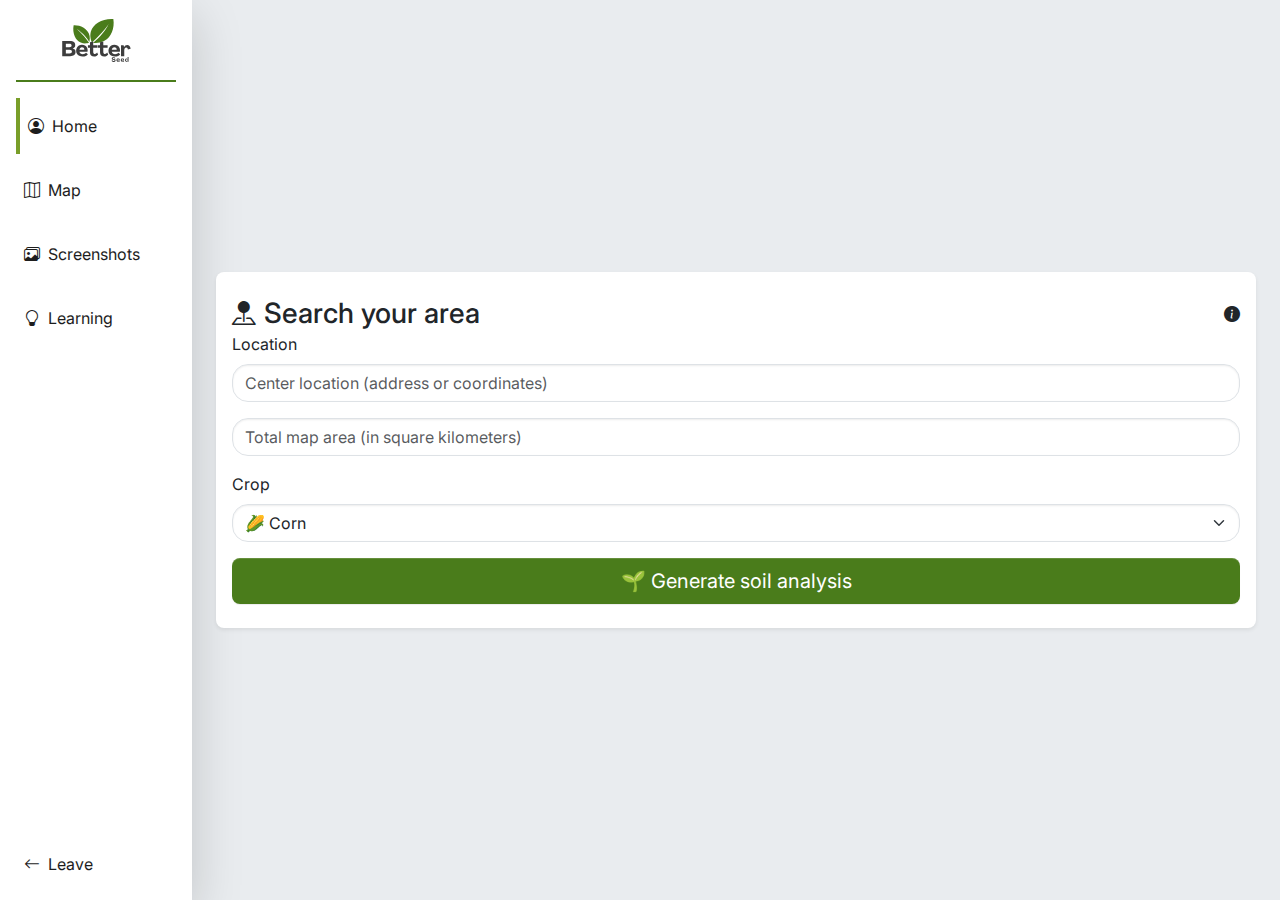
==== index.html @ d68a0583 "Set up directories for github pages" ====
<!DOCTYPE html>
<html lang="en">

<head>
    <meta charset="UTF-8">
    <meta name="viewport" content="width=device-width, initial-scale=1.0">
    <link rel="icon" type="image/x-icon" href="/assets/img/logo-simple.png">
    <link rel="stylesheet" href="/assets/styles/main.css">
    <title>BetterSeed</title>
</head>

<body class="home">
    <nav class="navigation d-none d-md-flex flex-column p-3 shadow-lg z-2">
        <img class="img-fluid w-75 align-self-center" src="/assets/img/logo.svg" alt="BetterSed logo">
        <hr class="border border-primary border-1 opacity-100">
        <div class="links flex-grow-1 flex-shrink-0 fs-5">
            <button class="link btn btn-outline-info d-flex gap-2 p-2 py-3 border-start border-4 border-info opacity-100">
                <i class="bi bi-person-circle"></i>
                <span>Home</span>
            </button>
            <a href="maps.html" class="link btn btn-outline-info d-flex gap-2 p-2 py-3">
                <i class="bi bi-map"></i>
                <span>Map</span>
            </a>
            <button class="link btn btn-outline-info d-flex gap-2 p-2 py-3">
                <i class="bi bi-images"></i>
                <span>Screenshots</span>
            </button>
            <button class="link btn btn-outline-info d-flex gap-2 p-2 py-3">
                <i class="bi bi-lightbulb"></i>
                <span>Learning</span>
            </button>

            <div class="spacer"></div>
           
            <button class="link btn btn-outline-info d-flex gap-2 p-2">
                <i class="bi bi-arrow-left"></i>
                <span>Leave</span>
            </button>
        </div>
    </nav>

    <div class="main bg-body-secondary p-4 d-flex justify-content-center align-items-center">
        <div class="search card z-2 rounded-3 border-0 flex-grow-1 shadow-sm py-2">
            <div class="card-body">
                <div class="title d-flex align-items-center justify-content-between gap-2">
                    <div class="text d-flex align-items-center gap-2">
                        <i class="fs-4 bi bi-pin-map-fill"></i>
                        <h1 class="fs-3 m-0">Search your area</h1>
                    </div>
                    <i class="bi bi-info-circle-fill "></i>
                </div>
                <div class="mb-3">
                    <label for="searchFormInputAddress" class="form-label">Location</label>
                    <input class="form-control" id="address-input" placeholder="Center location (address or coordinates)">
                    <div id="address-list"></div>
                </div>
                <div class="mb-3">
                    <input class="form-control" id="area_input" placeholder="Total map area (in square kilometers)"></input>
                </div>
                <div class="mb-3">
                    <label for="searchFormInputCrop" class="form-label">Crop</label>
                    <select class="form-select" aria-label="🌾 Crop">
                        <option value="Corn">🌽 Corn</option>
                        <option value="Grape">🍇 Grape</option>
                        <option value="Weat">🌾 Weat</option>
                    </select>
                </div>
                <a href="maps.html" class="btn btn-primary btn-lg w-100">🌱 Generate soil analysis</a>
            </div>
        </div>
    </div>
    
    <script type="module" src="https://cdn.jsdelivr.net/npm/bootstrap@5.3.3/dist/js/bootstrap.bundle.min.js"></script>
</body>

</html>
---- assets/styles/main.css ----
@charset "UTF-8";
@import url("https://fonts.googleapis.com/css2?family=Inter:ital,opsz,wght@0,14..32,100..900;1,14..32,100..900&display=swap");
@import url("https://fonts.googleapis.com/css2?family=Noto+Color+Emoji&display=swap");
/*!
 * Bootstrap  v5.3.3 (https://getbootstrap.com/)
 * Copyright 2011-2024 The Bootstrap Authors
 * Licensed under MIT (https://github.com/twbs/bootstrap/blob/main/LICENSE)
 */
:root,
[data-bs-theme=light] {
  --bs-blue: #0d6efd;
  --bs-indigo: #6610f2;
  --bs-purple: #6f42c1;
  --bs-pink: #d63384;
  --bs-red: #dc3545;
  --bs-orange: #fd7e14;
  --bs-yellow: #ffc107;
  --bs-green: #198754;
  --bs-teal: #20c997;
  --bs-cyan: #0dcaf0;
  --bs-black: #000;
  --bs-white: #FFFFFF;
  --bs-gray: #6c757d;
  --bs-gray-dark: #343a40;
  --bs-gray-100: #f8f9fa;
  --bs-gray-200: #e9ecef;
  --bs-gray-300: #dee2e6;
  --bs-gray-400: #ced4da;
  --bs-gray-500: #adb5bd;
  --bs-gray-600: #6c757d;
  --bs-gray-700: #495057;
  --bs-gray-800: #343a40;
  --bs-gray-900: #212529;
  --bs-primary: #4A7C1B;
  --bs-secondary: #F9F9F9;
  --bs-success: #F9F9F9;
  --bs-info: #799E29;
  --bs-warning: #EECB2E;
  --bs-danger: #AE2323;
  --bs-light: #FFFFFF;
  --bs-dark: #1D1D1D;
  --bs-primary-rgb: 74, 124, 27;
  --bs-secondary-rgb: 249, 249, 249;
  --bs-success-rgb: 249, 249, 249;
  --bs-info-rgb: 121, 158, 41;
  --bs-warning-rgb: 238, 203, 46;
  --bs-danger-rgb: 174, 35, 35;
  --bs-light-rgb: 255, 255, 255;
  --bs-dark-rgb: 29, 29, 29;
  --bs-primary-text-emphasis: rgb(29.6, 49.6, 10.8);
  --bs-secondary-text-emphasis: rgb(99.6, 99.6, 99.6);
  --bs-success-text-emphasis: rgb(99.6, 99.6, 99.6);
  --bs-info-text-emphasis: rgb(48.4, 63.2, 16.4);
  --bs-warning-text-emphasis: rgb(95.2, 81.2, 18.4);
  --bs-danger-text-emphasis: rgb(69.6, 14, 14);
  --bs-light-text-emphasis: #495057;
  --bs-dark-text-emphasis: #495057;
  --bs-primary-bg-subtle: rgb(218.8, 228.8, 209.4);
  --bs-secondary-bg-subtle: rgb(253.8, 253.8, 253.8);
  --bs-success-bg-subtle: rgb(253.8, 253.8, 253.8);
  --bs-info-bg-subtle: rgb(228.2, 235.6, 212.2);
  --bs-warning-bg-subtle: rgb(251.6, 244.6, 213.2);
  --bs-danger-bg-subtle: rgb(238.8, 211, 211);
  --bs-light-bg-subtle: rgb(251.5, 252, 252.5);
  --bs-dark-bg-subtle: #ced4da;
  --bs-primary-border-subtle: rgb(182.6, 202.6, 163.8);
  --bs-secondary-border-subtle: rgb(252.6, 252.6, 252.6);
  --bs-success-border-subtle: rgb(252.6, 252.6, 252.6);
  --bs-info-border-subtle: rgb(201.4, 216.2, 169.4);
  --bs-warning-border-subtle: rgb(248.2, 234.2, 171.4);
  --bs-danger-border-subtle: rgb(222.6, 167, 167);
  --bs-light-border-subtle: #e9ecef;
  --bs-dark-border-subtle: #adb5bd;
  --bs-white-rgb: 255, 255, 255;
  --bs-black-rgb: 0, 0, 0;
  --bs-font-sans-serif: "Inter", system-ui;
  --bs-font-monospace: SFMono-Regular, Menlo, Monaco, Consolas, "Liberation Mono", "Courier New", monospace;
  --bs-gradient: linear-gradient(180deg, rgba(255, 255, 255, 0.15), rgba(255, 255, 255, 0));
  --bs-body-font-family: var(--bs-font-sans-serif);
  --bs-body-font-size: 1rem;
  --bs-body-font-weight: 400;
  --bs-body-line-height: 1.5;
  --bs-body-color: #212529;
  --bs-body-color-rgb: 33, 37, 41;
  --bs-body-bg: #FFFFFF;
  --bs-body-bg-rgb: 255, 255, 255;
  --bs-emphasis-color: #000;
  --bs-emphasis-color-rgb: 0, 0, 0;
  --bs-secondary-color: rgba(33, 37, 41, 0.75);
  --bs-secondary-color-rgb: 33, 37, 41;
  --bs-secondary-bg: #e9ecef;
  --bs-secondary-bg-rgb: 233, 236, 239;
  --bs-tertiary-color: rgba(33, 37, 41, 0.5);
  --bs-tertiary-color-rgb: 33, 37, 41;
  --bs-tertiary-bg: #f8f9fa;
  --bs-tertiary-bg-rgb: 248, 249, 250;
  --bs-heading-color: inherit;
  --bs-link-color: #4A7C1B;
  --bs-link-color-rgb: 74, 124, 27;
  --bs-link-decoration: underline;
  --bs-link-hover-color: rgb(59.2, 99.2, 21.6);
  --bs-link-hover-color-rgb: 59, 99, 22;
  --bs-code-color: #d63384;
  --bs-highlight-color: #212529;
  --bs-highlight-bg: rgb(255, 242.6, 205.4);
  --bs-border-width: 1px;
  --bs-border-style: solid;
  --bs-border-color: #dee2e6;
  --bs-border-color-translucent: rgba(0, 0, 0, 0.175);
  --bs-border-radius: 1rem;
  --bs-border-radius-sm: 0.25rem;
  --bs-border-radius-lg: 0.5rem;
  --bs-border-radius-xl: 1rem;
  --bs-border-radius-xxl: 2rem;
  --bs-border-radius-2xl: var(--bs-border-radius-xxl);
  --bs-border-radius-pill: 50rem;
  --bs-box-shadow: 0 0.5rem 1rem rgba(0, 0, 0, 0.15);
  --bs-box-shadow-sm: 0 0.125rem 0.25rem rgba(0, 0, 0, 0.075);
  --bs-box-shadow-lg: 0 1rem 3rem rgba(0, 0, 0, 0.175);
  --bs-box-shadow-inset: inset 0 1px 2px rgba(0, 0, 0, 0.075);
  --bs-focus-ring-width: 0.25rem;
  --bs-focus-ring-opacity: 0.25;
  --bs-focus-ring-color: rgba(74, 124, 27, 0.25);
  --bs-form-valid-color: #F9F9F9;
  --bs-form-valid-border-color: #F9F9F9;
  --bs-form-invalid-color: #AE2323;
  --bs-form-invalid-border-color: #AE2323;
}

[data-bs-theme=dark] {
  color-scheme: dark;
  --bs-body-color: #dee2e6;
  --bs-body-color-rgb: 222, 226, 230;
  --bs-body-bg: #212529;
  --bs-body-bg-rgb: 33, 37, 41;
  --bs-emphasis-color: #FFFFFF;
  --bs-emphasis-color-rgb: 255, 255, 255;
  --bs-secondary-color: rgba(222, 226, 230, 0.75);
  --bs-secondary-color-rgb: 222, 226, 230;
  --bs-secondary-bg: #343a40;
  --bs-secondary-bg-rgb: 52, 58, 64;
  --bs-tertiary-color: rgba(222, 226, 230, 0.5);
  --bs-tertiary-color-rgb: 222, 226, 230;
  --bs-tertiary-bg: rgb(42.5, 47.5, 52.5);
  --bs-tertiary-bg-rgb: 43, 48, 53;
  --bs-primary-text-emphasis: rgb(146.4, 176.4, 118.2);
  --bs-secondary-text-emphasis: rgb(251.4, 251.4, 251.4);
  --bs-success-text-emphasis: rgb(251.4, 251.4, 251.4);
  --bs-info-text-emphasis: rgb(174.6, 196.8, 126.6);
  --bs-warning-text-emphasis: rgb(244.8, 223.8, 129.6);
  --bs-danger-text-emphasis: rgb(206.4, 123, 123);
  --bs-light-text-emphasis: #f8f9fa;
  --bs-dark-text-emphasis: #dee2e6;
  --bs-primary-bg-subtle: rgb(14.8, 24.8, 5.4);
  --bs-secondary-bg-subtle: rgb(49.8, 49.8, 49.8);
  --bs-success-bg-subtle: rgb(49.8, 49.8, 49.8);
  --bs-info-bg-subtle: rgb(24.2, 31.6, 8.2);
  --bs-warning-bg-subtle: rgb(47.6, 40.6, 9.2);
  --bs-danger-bg-subtle: rgb(34.8, 7, 7);
  --bs-light-bg-subtle: #343a40;
  --bs-dark-bg-subtle: #1a1d20;
  --bs-primary-border-subtle: rgb(44.4, 74.4, 16.2);
  --bs-secondary-border-subtle: rgb(149.4, 149.4, 149.4);
  --bs-success-border-subtle: rgb(149.4, 149.4, 149.4);
  --bs-info-border-subtle: rgb(72.6, 94.8, 24.6);
  --bs-warning-border-subtle: rgb(142.8, 121.8, 27.6);
  --bs-danger-border-subtle: rgb(104.4, 21, 21);
  --bs-light-border-subtle: #495057;
  --bs-dark-border-subtle: #343a40;
  --bs-heading-color: inherit;
  --bs-link-color: rgb(146.4, 176.4, 118.2);
  --bs-link-hover-color: rgb(168.12, 192.12, 145.56);
  --bs-link-color-rgb: 146, 176, 118;
  --bs-link-hover-color-rgb: 168, 192, 146;
  --bs-code-color: rgb(230.4, 132.6, 181.2);
  --bs-highlight-color: #dee2e6;
  --bs-highlight-bg: rgb(102, 77.2, 2.8);
  --bs-border-color: #495057;
  --bs-border-color-translucent: rgba(255, 255, 255, 0.15);
  --bs-form-valid-color: rgb(117, 183, 152.4);
  --bs-form-valid-border-color: rgb(117, 183, 152.4);
  --bs-form-invalid-color: rgb(234, 133.8, 143.4);
  --bs-form-invalid-border-color: rgb(234, 133.8, 143.4);
}

*,
*::before,
*::after {
  box-sizing: border-box;
}

@media (prefers-reduced-motion: no-preference) {
  :root {
    scroll-behavior: smooth;
  }
}

body {
  margin: 0;
  font-family: var(--bs-body-font-family);
  font-size: var(--bs-body-font-size);
  font-weight: var(--bs-body-font-weight);
  line-height: var(--bs-body-line-height);
  color: var(--bs-body-color);
  text-align: var(--bs-body-text-align);
  background-color: var(--bs-body-bg);
  -webkit-text-size-adjust: 100%;
  -webkit-tap-highlight-color: rgba(0, 0, 0, 0);
}

hr {
  margin: 1rem 0;
  color: inherit;
  border: 0;
  border-top: var(--bs-border-width) solid;
  opacity: 0.25;
}

h6, .h6, h5, .h5, h4, .h4, h3, .h3, h2, .h2, h1, .h1 {
  margin-top: 0;
  margin-bottom: 0.5rem;
  font-weight: 500;
  line-height: 1.2;
  color: var(--bs-heading-color);
}

h1, .h1 {
  font-size: calc(1.375rem + 1.5vw);
}
@media (min-width: 1200px) {
  h1, .h1 {
    font-size: 2.5rem;
  }
}

h2, .h2 {
  font-size: calc(1.325rem + 0.9vw);
}
@media (min-width: 1200px) {
  h2, .h2 {
    font-size: 2rem;
  }
}

h3, .h3 {
  font-size: calc(1.3rem + 0.6vw);
}
@media (min-width: 1200px) {
  h3, .h3 {
    font-size: 1.75rem;
  }
}

h4, .h4 {
  font-size: calc(1.275rem + 0.3vw);
}
@media (min-width: 1200px) {
  h4, .h4 {
    font-size: 1.5rem;
  }
}

h5, .h5 {
  font-size: 1.25rem;
}

h6, .h6 {
  font-size: 1rem;
}

p {
  margin-top: 0;
  margin-bottom: 1rem;
}

abbr[title] {
  text-decoration: underline dotted;
  cursor: help;
  text-decoration-skip-ink: none;
}

address {
  margin-bottom: 1rem;
  font-style: normal;
  line-height: inherit;
}

ol,
ul {
  padding-left: 2rem;
}

ol,
ul,
dl {
  margin-top: 0;
  margin-bottom: 1rem;
}

ol ol,
ul ul,
ol ul,
ul ol {
  margin-bottom: 0;
}

dt {
  font-weight: 700;
}

dd {
  margin-bottom: 0.5rem;
  margin-left: 0;
}

blockquote {
  margin: 0 0 1rem;
}

b,
strong {
  font-weight: bolder;
}

small, .small {
  font-size: 0.875em;
}

mark, .mark {
  padding: 0.1875em;
  color: var(--bs-highlight-color);
  background-color: var(--bs-highlight-bg);
}

sub,
sup {
  position: relative;
  font-size: 0.75em;
  line-height: 0;
  vertical-align: baseline;
}

sub {
  bottom: -0.25em;
}

sup {
  top: -0.5em;
}

a {
  color: rgba(var(--bs-link-color-rgb), var(--bs-link-opacity, 1));
  text-decoration: underline;
}
a:hover {
  --bs-link-color-rgb: var(--bs-link-hover-color-rgb);
}

a:not([href]):not([class]), a:not([href]):not([class]):hover {
  color: inherit;
  text-decoration: none;
}

pre,
code,
kbd,
samp {
  font-family: var(--bs-font-monospace);
  font-size: 1em;
}

pre {
  display: block;
  margin-top: 0;
  margin-bottom: 1rem;
  overflow: auto;
  font-size: 0.875em;
}
pre code {
  font-size: inherit;
  color: inherit;
  word-break: normal;
}

code {
  font-size: 0.875em;
  color: var(--bs-code-color);
  word-wrap: break-word;
}
a > code {
  color: inherit;
}

kbd {
  padding: 0.1875rem 0.375rem;
  font-size: 0.875em;
  color: var(--bs-body-bg);
  background-color: var(--bs-body-color);
  border-radius: 0.25rem;
}
kbd kbd {
  padding: 0;
  font-size: 1em;
}

figure {
  margin: 0 0 1rem;
}

img,
svg {
  vertical-align: middle;
}

table {
  caption-side: bottom;
  border-collapse: collapse;
}

caption {
  padding-top: 0.5rem;
  padding-bottom: 0.5rem;
  color: var(--bs-secondary-color);
  text-align: left;
}

th {
  text-align: inherit;
  text-align: -webkit-match-parent;
}

thead,
tbody,
tfoot,
tr,
td,
th {
  border-color: inherit;
  border-style: solid;
  border-width: 0;
}

label {
  display: inline-block;
}

button {
  border-radius: 0;
}

button:focus:not(:focus-visible) {
  outline: 0;
}

input,
button,
select,
optgroup,
textarea {
  margin: 0;
  font-family: inherit;
  font-size: inherit;
  line-height: inherit;
}

button,
select {
  text-transform: none;
}

[role=button] {
  cursor: pointer;
}

select {
  word-wrap: normal;
}
select:disabled {
  opacity: 1;
}

[list]:not([type=date]):not([type=datetime-local]):not([type=month]):not([type=week]):not([type=time])::-webkit-calendar-picker-indicator {
  display: none !important;
}

button,
[type=button],
[type=reset],
[type=submit] {
  -webkit-appearance: button;
}
button:not(:disabled),
[type=button]:not(:disabled),
[type=reset]:not(:disabled),
[type=submit]:not(:disabled) {
  cursor: pointer;
}

::-moz-focus-inner {
  padding: 0;
  border-style: none;
}

textarea {
  resize: vertical;
}

fieldset {
  min-width: 0;
  padding: 0;
  margin: 0;
  border: 0;
}

legend {
  float: left;
  width: 100%;
  padding: 0;
  margin-bottom: 0.5rem;
  font-size: calc(1.275rem + 0.3vw);
  line-height: inherit;
}
@media (min-width: 1200px) {
  legend {
    font-size: 1.5rem;
  }
}
legend + * {
  clear: left;
}

::-webkit-datetime-edit-fields-wrapper,
::-webkit-datetime-edit-text,
::-webkit-datetime-edit-minute,
::-webkit-datetime-edit-hour-field,
::-webkit-datetime-edit-day-field,
::-webkit-datetime-edit-month-field,
::-webkit-datetime-edit-year-field {
  padding: 0;
}

::-webkit-inner-spin-button {
  height: auto;
}

[type=search] {
  -webkit-appearance: textfield;
  outline-offset: -2px;
}

/* rtl:raw:
[type="tel"],
[type="url"],
[type="email"],
[type="number"] {
  direction: ltr;
}
*/
::-webkit-search-decoration {
  -webkit-appearance: none;
}

::-webkit-color-swatch-wrapper {
  padding: 0;
}

::file-selector-button {
  font: inherit;
  -webkit-appearance: button;
}

output {
  display: inline-block;
}

iframe {
  border: 0;
}

summary {
  display: list-item;
  cursor: pointer;
}

progress {
  vertical-align: baseline;
}

[hidden] {
  display: none !important;
}

.lead {
  font-size: 1.25rem;
  font-weight: 300;
}

.display-1 {
  font-size: calc(1.625rem + 4.5vw);
  font-weight: 300;
  line-height: 1.2;
}
@media (min-width: 1200px) {
  .display-1 {
    font-size: 5rem;
  }
}

.display-2 {
  font-size: calc(1.575rem + 3.9vw);
  font-weight: 300;
  line-height: 1.2;
}
@media (min-width: 1200px) {
  .display-2 {
    font-size: 4.5rem;
  }
}

.display-3 {
  font-size: calc(1.525rem + 3.3vw);
  font-weight: 300;
  line-height: 1.2;
}
@media (min-width: 1200px) {
  .display-3 {
    font-size: 4rem;
  }
}

.display-4 {
  font-size: calc(1.475rem + 2.7vw);
  font-weight: 300;
  line-height: 1.2;
}
@media (min-width: 1200px) {
  .display-4 {
    font-size: 3.5rem;
  }
}

.display-5 {
  font-size: calc(1.425rem + 2.1vw);
  font-weight: 300;
  line-height: 1.2;
}
@media (min-width: 1200px) {
  .display-5 {
    font-size: 3rem;
  }
}

.display-6 {
  font-size: calc(1.375rem + 1.5vw);
  font-weight: 300;
  line-height: 1.2;
}
@media (min-width: 1200px) {
  .display-6 {
    font-size: 2.5rem;
  }
}

.list-unstyled {
  padding-left: 0;
  list-style: none;
}

.list-inline {
  padding-left: 0;
  list-style: none;
}

.list-inline-item {
  display: inline-block;
}
.list-inline-item:not(:last-child) {
  margin-right: 0.5rem;
}

.initialism {
  font-size: 0.875em;
  text-transform: uppercase;
}

.blockquote {
  margin-bottom: 1rem;
  font-size: 1.25rem;
}
.blockquote > :last-child {
  margin-bottom: 0;
}

.blockquote-footer {
  margin-top: -1rem;
  margin-bottom: 1rem;
  font-size: 0.875em;
  color: #6c757d;
}
.blockquote-footer::before {
  content: "— ";
}

.img-fluid {
  max-width: 100%;
  height: auto;
}

.img-thumbnail {
  padding: 0.25rem;
  background-color: var(--bs-body-bg);
  border: var(--bs-border-width) solid var(--bs-border-color);
  border-radius: var(--bs-border-radius);
  box-shadow: var(--bs-box-shadow-sm);
  max-width: 100%;
  height: auto;
}

.figure {
  display: inline-block;
}

.figure-img {
  margin-bottom: 0.5rem;
  line-height: 1;
}

.figure-caption {
  font-size: 0.875em;
  color: var(--bs-secondary-color);
}

.container,
.container-fluid,
.container-xxl,
.container-xl,
.container-lg,
.container-md,
.container-sm {
  --bs-gutter-x: 1.5rem;
  --bs-gutter-y: 0;
  width: 100%;
  padding-right: calc(var(--bs-gutter-x) * 0.5);
  padding-left: calc(var(--bs-gutter-x) * 0.5);
  margin-right: auto;
  margin-left: auto;
}

@media (min-width: 576px) {
  .container-sm, .container {
    max-width: 540px;
  }
}
@media (min-width: 768px) {
  .container-md, .container-sm, .container {
    max-width: 720px;
  }
}
@media (min-width: 992px) {
  .container-lg, .container-md, .container-sm, .container {
    max-width: 960px;
  }
}
@media (min-width: 1200px) {
  .container-xl, .container-lg, .container-md, .container-sm, .container {
    max-width: 1140px;
  }
}
@media (min-width: 1400px) {
  .container-xxl, .container-xl, .container-lg, .container-md, .container-sm, .container {
    max-width: 1320px;
  }
}
:root {
  --bs-breakpoint-xs: 0;
  --bs-breakpoint-sm: 576px;
  --bs-breakpoint-md: 768px;
  --bs-breakpoint-lg: 992px;
  --bs-breakpoint-xl: 1200px;
  --bs-breakpoint-xxl: 1400px;
}

.row {
  --bs-gutter-x: 1.5rem;
  --bs-gutter-y: 0;
  display: flex;
  flex-wrap: wrap;
  margin-top: calc(-1 * var(--bs-gutter-y));
  margin-right: calc(-0.5 * var(--bs-gutter-x));
  margin-left: calc(-0.5 * var(--bs-gutter-x));
}
.row > * {
  flex-shrink: 0;
  width: 100%;
  max-width: 100%;
  padding-right: calc(var(--bs-gutter-x) * 0.5);
  padding-left: calc(var(--bs-gutter-x) * 0.5);
  margin-top: var(--bs-gutter-y);
}

.col {
  flex: 1 0 0%;
}

.row-cols-auto > * {
  flex: 0 0 auto;
  width: auto;
}

.row-cols-1 > * {
  flex: 0 0 auto;
  width: 100%;
}

.row-cols-2 > * {
  flex: 0 0 auto;
  width: 50%;
}

.row-cols-3 > * {
  flex: 0 0 auto;
  width: 33.33333333%;
}

.row-cols-4 > * {
  flex: 0 0 auto;
  width: 25%;
}

.row-cols-5 > * {
  flex: 0 0 auto;
  width: 20%;
}

.row-cols-6 > * {
  flex: 0 0 auto;
  width: 16.66666667%;
}

.col-auto {
  flex: 0 0 auto;
  width: auto;
}

.col-1 {
  flex: 0 0 auto;
  width: 8.33333333%;
}

.col-2 {
  flex: 0 0 auto;
  width: 16.66666667%;
}

.col-3 {
  flex: 0 0 auto;
  width: 25%;
}

.col-4 {
  flex: 0 0 auto;
  width: 33.33333333%;
}

.col-5 {
  flex: 0 0 auto;
  width: 41.66666667%;
}

.col-6 {
  flex: 0 0 auto;
  width: 50%;
}

.col-7 {
  flex: 0 0 auto;
  width: 58.33333333%;
}

.col-8 {
  flex: 0 0 auto;
  width: 66.66666667%;
}

.col-9 {
  flex: 0 0 auto;
  width: 75%;
}

.col-10 {
  flex: 0 0 auto;
  width: 83.33333333%;
}

.col-11 {
  flex: 0 0 auto;
  width: 91.66666667%;
}

.col-12 {
  flex: 0 0 auto;
  width: 100%;
}

.offset-1 {
  margin-left: 8.33333333%;
}

.offset-2 {
  margin-left: 16.66666667%;
}

.offset-3 {
  margin-left: 25%;
}

.offset-4 {
  margin-left: 33.33333333%;
}

.offset-5 {
  margin-left: 41.66666667%;
}

.offset-6 {
  margin-left: 50%;
}

.offset-7 {
  margin-left: 58.33333333%;
}

.offset-8 {
  margin-left: 66.66666667%;
}

.offset-9 {
  margin-left: 75%;
}

.offset-10 {
  margin-left: 83.33333333%;
}

.offset-11 {
  margin-left: 91.66666667%;
}

.g-0,
.gx-0 {
  --bs-gutter-x: 0;
}

.g-0,
.gy-0 {
  --bs-gutter-y: 0;
}

.g-1,
.gx-1 {
  --bs-gutter-x: 0.25rem;
}

.g-1,
.gy-1 {
  --bs-gutter-y: 0.25rem;
}

.g-2,
.gx-2 {
  --bs-gutter-x: 0.5rem;
}

.g-2,
.gy-2 {
  --bs-gutter-y: 0.5rem;
}

.g-3,
.gx-3 {
  --bs-gutter-x: 1rem;
}

.g-3,
.gy-3 {
  --bs-gutter-y: 1rem;
}

.g-4,
.gx-4 {
  --bs-gutter-x: 1.5rem;
}

.g-4,
.gy-4 {
  --bs-gutter-y: 1.5rem;
}

.g-5,
.gx-5 {
  --bs-gutter-x: 3rem;
}

.g-5,
.gy-5 {
  --bs-gutter-y: 3rem;
}

@media (min-width: 576px) {
  .col-sm {
    flex: 1 0 0%;
  }
  .row-cols-sm-auto > * {
    flex: 0 0 auto;
    width: auto;
  }
  .row-cols-sm-1 > * {
    flex: 0 0 auto;
    width: 100%;
  }
  .row-cols-sm-2 > * {
    flex: 0 0 auto;
    width: 50%;
  }
  .row-cols-sm-3 > * {
    flex: 0 0 auto;
    width: 33.33333333%;
  }
  .row-cols-sm-4 > * {
    flex: 0 0 auto;
    width: 25%;
  }
  .row-cols-sm-5 > * {
    flex: 0 0 auto;
    width: 20%;
  }
  .row-cols-sm-6 > * {
    flex: 0 0 auto;
    width: 16.66666667%;
  }
  .col-sm-auto {
    flex: 0 0 auto;
    width: auto;
  }
  .col-sm-1 {
    flex: 0 0 auto;
    width: 8.33333333%;
  }
  .col-sm-2 {
    flex: 0 0 auto;
    width: 16.66666667%;
  }
  .col-sm-3 {
    flex: 0 0 auto;
    width: 25%;
  }
  .col-sm-4 {
    flex: 0 0 auto;
    width: 33.33333333%;
  }
  .col-sm-5 {
    flex: 0 0 auto;
    width: 41.66666667%;
  }
  .col-sm-6 {
    flex: 0 0 auto;
    width: 50%;
  }
  .col-sm-7 {
    flex: 0 0 auto;
    width: 58.33333333%;
  }
  .col-sm-8 {
    flex: 0 0 auto;
    width: 66.66666667%;
  }
  .col-sm-9 {
    flex: 0 0 auto;
    width: 75%;
  }
  .col-sm-10 {
    flex: 0 0 auto;
    width: 83.33333333%;
  }
  .col-sm-11 {
    flex: 0 0 auto;
    width: 91.66666667%;
  }
  .col-sm-12 {
    flex: 0 0 auto;
    width: 100%;
  }
  .offset-sm-0 {
    margin-left: 0;
  }
  .offset-sm-1 {
    margin-left: 8.33333333%;
  }
  .offset-sm-2 {
    margin-left: 16.66666667%;
  }
  .offset-sm-3 {
    margin-left: 25%;
  }
  .offset-sm-4 {
    margin-left: 33.33333333%;
  }
  .offset-sm-5 {
    margin-left: 41.66666667%;
  }
  .offset-sm-6 {
    margin-left: 50%;
  }
  .offset-sm-7 {
    margin-left: 58.33333333%;
  }
  .offset-sm-8 {
    margin-left: 66.66666667%;
  }
  .offset-sm-9 {
    margin-left: 75%;
  }
  .offset-sm-10 {
    margin-left: 83.33333333%;
  }
  .offset-sm-11 {
    margin-left: 91.66666667%;
  }
  .g-sm-0,
  .gx-sm-0 {
    --bs-gutter-x: 0;
  }
  .g-sm-0,
  .gy-sm-0 {
    --bs-gutter-y: 0;
  }
  .g-sm-1,
  .gx-sm-1 {
    --bs-gutter-x: 0.25rem;
  }
  .g-sm-1,
  .gy-sm-1 {
    --bs-gutter-y: 0.25rem;
  }
  .g-sm-2,
  .gx-sm-2 {
    --bs-gutter-x: 0.5rem;
  }
  .g-sm-2,
  .gy-sm-2 {
    --bs-gutter-y: 0.5rem;
  }
  .g-sm-3,
  .gx-sm-3 {
    --bs-gutter-x: 1rem;
  }
  .g-sm-3,
  .gy-sm-3 {
    --bs-gutter-y: 1rem;
  }
  .g-sm-4,
  .gx-sm-4 {
    --bs-gutter-x: 1.5rem;
  }
  .g-sm-4,
  .gy-sm-4 {
    --bs-gutter-y: 1.5rem;
  }
  .g-sm-5,
  .gx-sm-5 {
    --bs-gutter-x: 3rem;
  }
  .g-sm-5,
  .gy-sm-5 {
    --bs-gutter-y: 3rem;
  }
}
@media (min-width: 768px) {
  .col-md {
    flex: 1 0 0%;
  }
  .row-cols-md-auto > * {
    flex: 0 0 auto;
    width: auto;
  }
  .row-cols-md-1 > * {
    flex: 0 0 auto;
    width: 100%;
  }
  .row-cols-md-2 > * {
    flex: 0 0 auto;
    width: 50%;
  }
  .row-cols-md-3 > * {
    flex: 0 0 auto;
    width: 33.33333333%;
  }
  .row-cols-md-4 > * {
    flex: 0 0 auto;
    width: 25%;
  }
  .row-cols-md-5 > * {
    flex: 0 0 auto;
    width: 20%;
  }
  .row-cols-md-6 > * {
    flex: 0 0 auto;
    width: 16.66666667%;
  }
  .col-md-auto {
    flex: 0 0 auto;
    width: auto;
  }
  .col-md-1 {
    flex: 0 0 auto;
    width: 8.33333333%;
  }
  .col-md-2 {
    flex: 0 0 auto;
    width: 16.66666667%;
  }
  .col-md-3 {
    flex: 0 0 auto;
    width: 25%;
  }
  .col-md-4 {
    flex: 0 0 auto;
    width: 33.33333333%;
  }
  .col-md-5 {
    flex: 0 0 auto;
    width: 41.66666667%;
  }
  .col-md-6 {
    flex: 0 0 auto;
    width: 50%;
  }
  .col-md-7 {
    flex: 0 0 auto;
    width: 58.33333333%;
  }
  .col-md-8 {
    flex: 0 0 auto;
    width: 66.66666667%;
  }
  .col-md-9 {
    flex: 0 0 auto;
    width: 75%;
  }
  .col-md-10 {
    flex: 0 0 auto;
    width: 83.33333333%;
  }
  .col-md-11 {
    flex: 0 0 auto;
    width: 91.66666667%;
  }
  .col-md-12 {
    flex: 0 0 auto;
    width: 100%;
  }
  .offset-md-0 {
    margin-left: 0;
  }
  .offset-md-1 {
    margin-left: 8.33333333%;
  }
  .offset-md-2 {
    margin-left: 16.66666667%;
  }
  .offset-md-3 {
    margin-left: 25%;
  }
  .offset-md-4 {
    margin-left: 33.33333333%;
  }
  .offset-md-5 {
    margin-left: 41.66666667%;
  }
  .offset-md-6 {
    margin-left: 50%;
  }
  .offset-md-7 {
    margin-left: 58.33333333%;
  }
  .offset-md-8 {
    margin-left: 66.66666667%;
  }
  .offset-md-9 {
    margin-left: 75%;
  }
  .offset-md-10 {
    margin-left: 83.33333333%;
  }
  .offset-md-11 {
    margin-left: 91.66666667%;
  }
  .g-md-0,
  .gx-md-0 {
    --bs-gutter-x: 0;
  }
  .g-md-0,
  .gy-md-0 {
    --bs-gutter-y: 0;
  }
  .g-md-1,
  .gx-md-1 {
    --bs-gutter-x: 0.25rem;
  }
  .g-md-1,
  .gy-md-1 {
    --bs-gutter-y: 0.25rem;
  }
  .g-md-2,
  .gx-md-2 {
    --bs-gutter-x: 0.5rem;
  }
  .g-md-2,
  .gy-md-2 {
    --bs-gutter-y: 0.5rem;
  }
  .g-md-3,
  .gx-md-3 {
    --bs-gutter-x: 1rem;
  }
  .g-md-3,
  .gy-md-3 {
    --bs-gutter-y: 1rem;
  }
  .g-md-4,
  .gx-md-4 {
    --bs-gutter-x: 1.5rem;
  }
  .g-md-4,
  .gy-md-4 {
    --bs-gutter-y: 1.5rem;
  }
  .g-md-5,
  .gx-md-5 {
    --bs-gutter-x: 3rem;
  }
  .g-md-5,
  .gy-md-5 {
    --bs-gutter-y: 3rem;
  }
}
@media (min-width: 992px) {
  .col-lg {
    flex: 1 0 0%;
  }
  .row-cols-lg-auto > * {
    flex: 0 0 auto;
    width: auto;
  }
  .row-cols-lg-1 > * {
    flex: 0 0 auto;
    width: 100%;
  }
  .row-cols-lg-2 > * {
    flex: 0 0 auto;
    width: 50%;
  }
  .row-cols-lg-3 > * {
    flex: 0 0 auto;
    width: 33.33333333%;
  }
  .row-cols-lg-4 > * {
    flex: 0 0 auto;
    width: 25%;
  }
  .row-cols-lg-5 > * {
    flex: 0 0 auto;
    width: 20%;
  }
  .row-cols-lg-6 > * {
    flex: 0 0 auto;
    width: 16.66666667%;
  }
  .col-lg-auto {
    flex: 0 0 auto;
    width: auto;
  }
  .col-lg-1 {
    flex: 0 0 auto;
    width: 8.33333333%;
  }
  .col-lg-2 {
    flex: 0 0 auto;
    width: 16.66666667%;
  }
  .col-lg-3 {
    flex: 0 0 auto;
    width: 25%;
  }
  .col-lg-4 {
    flex: 0 0 auto;
    width: 33.33333333%;
  }
  .col-lg-5 {
    flex: 0 0 auto;
    width: 41.66666667%;
  }
  .col-lg-6 {
    flex: 0 0 auto;
    width: 50%;
  }
  .col-lg-7 {
    flex: 0 0 auto;
    width: 58.33333333%;
  }
  .col-lg-8 {
    flex: 0 0 auto;
    width: 66.66666667%;
  }
  .col-lg-9 {
    flex: 0 0 auto;
    width: 75%;
  }
  .col-lg-10 {
    flex: 0 0 auto;
    width: 83.33333333%;
  }
  .col-lg-11 {
    flex: 0 0 auto;
    width: 91.66666667%;
  }
  .col-lg-12 {
    flex: 0 0 auto;
    width: 100%;
  }
  .offset-lg-0 {
    margin-left: 0;
  }
  .offset-lg-1 {
    margin-left: 8.33333333%;
  }
  .offset-lg-2 {
    margin-left: 16.66666667%;
  }
  .offset-lg-3 {
    margin-left: 25%;
  }
  .offset-lg-4 {
    margin-left: 33.33333333%;
  }
  .offset-lg-5 {
    margin-left: 41.66666667%;
  }
  .offset-lg-6 {
    margin-left: 50%;
  }
  .offset-lg-7 {
    margin-left: 58.33333333%;
  }
  .offset-lg-8 {
    margin-left: 66.66666667%;
  }
  .offset-lg-9 {
    margin-left: 75%;
  }
  .offset-lg-10 {
    margin-left: 83.33333333%;
  }
  .offset-lg-11 {
    margin-left: 91.66666667%;
  }
  .g-lg-0,
  .gx-lg-0 {
    --bs-gutter-x: 0;
  }
  .g-lg-0,
  .gy-lg-0 {
    --bs-gutter-y: 0;
  }
  .g-lg-1,
  .gx-lg-1 {
    --bs-gutter-x: 0.25rem;
  }
  .g-lg-1,
  .gy-lg-1 {
    --bs-gutter-y: 0.25rem;
  }
  .g-lg-2,
  .gx-lg-2 {
    --bs-gutter-x: 0.5rem;
  }
  .g-lg-2,
  .gy-lg-2 {
    --bs-gutter-y: 0.5rem;
  }
  .g-lg-3,
  .gx-lg-3 {
    --bs-gutter-x: 1rem;
  }
  .g-lg-3,
  .gy-lg-3 {
    --bs-gutter-y: 1rem;
  }
  .g-lg-4,
  .gx-lg-4 {
    --bs-gutter-x: 1.5rem;
  }
  .g-lg-4,
  .gy-lg-4 {
    --bs-gutter-y: 1.5rem;
  }
  .g-lg-5,
  .gx-lg-5 {
    --bs-gutter-x: 3rem;
  }
  .g-lg-5,
  .gy-lg-5 {
    --bs-gutter-y: 3rem;
  }
}
@media (min-width: 1200px) {
  .col-xl {
    flex: 1 0 0%;
  }
  .row-cols-xl-auto > * {
    flex: 0 0 auto;
    width: auto;
  }
  .row-cols-xl-1 > * {
    flex: 0 0 auto;
    width: 100%;
  }
  .row-cols-xl-2 > * {
    flex: 0 0 auto;
    width: 50%;
  }
  .row-cols-xl-3 > * {
    flex: 0 0 auto;
    width: 33.33333333%;
  }
  .row-cols-xl-4 > * {
    flex: 0 0 auto;
    width: 25%;
  }
  .row-cols-xl-5 > * {
    flex: 0 0 auto;
    width: 20%;
  }
  .row-cols-xl-6 > * {
    flex: 0 0 auto;
    width: 16.66666667%;
  }
  .col-xl-auto {
    flex: 0 0 auto;
    width: auto;
  }
  .col-xl-1 {
    flex: 0 0 auto;
    width: 8.33333333%;
  }
  .col-xl-2 {
    flex: 0 0 auto;
    width: 16.66666667%;
  }
  .col-xl-3 {
    flex: 0 0 auto;
    width: 25%;
  }
  .col-xl-4 {
    flex: 0 0 auto;
    width: 33.33333333%;
  }
  .col-xl-5 {
    flex: 0 0 auto;
    width: 41.66666667%;
  }
  .col-xl-6 {
    flex: 0 0 auto;
    width: 50%;
  }
  .col-xl-7 {
    flex: 0 0 auto;
    width: 58.33333333%;
  }
  .col-xl-8 {
    flex: 0 0 auto;
    width: 66.66666667%;
  }
  .col-xl-9 {
    flex: 0 0 auto;
    width: 75%;
  }
  .col-xl-10 {
    flex: 0 0 auto;
    width: 83.33333333%;
  }
  .col-xl-11 {
    flex: 0 0 auto;
    width: 91.66666667%;
  }
  .col-xl-12 {
    flex: 0 0 auto;
    width: 100%;
  }
  .offset-xl-0 {
    margin-left: 0;
  }
  .offset-xl-1 {
    margin-left: 8.33333333%;
  }
  .offset-xl-2 {
    margin-left: 16.66666667%;
  }
  .offset-xl-3 {
    margin-left: 25%;
  }
  .offset-xl-4 {
    margin-left: 33.33333333%;
  }
  .offset-xl-5 {
    margin-left: 41.66666667%;
  }
  .offset-xl-6 {
    margin-left: 50%;
  }
  .offset-xl-7 {
    margin-left: 58.33333333%;
  }
  .offset-xl-8 {
    margin-left: 66.66666667%;
  }
  .offset-xl-9 {
    margin-left: 75%;
  }
  .offset-xl-10 {
    margin-left: 83.33333333%;
  }
  .offset-xl-11 {
    margin-left: 91.66666667%;
  }
  .g-xl-0,
  .gx-xl-0 {
    --bs-gutter-x: 0;
  }
  .g-xl-0,
  .gy-xl-0 {
    --bs-gutter-y: 0;
  }
  .g-xl-1,
  .gx-xl-1 {
    --bs-gutter-x: 0.25rem;
  }
  .g-xl-1,
  .gy-xl-1 {
    --bs-gutter-y: 0.25rem;
  }
  .g-xl-2,
  .gx-xl-2 {
    --bs-gutter-x: 0.5rem;
  }
  .g-xl-2,
  .gy-xl-2 {
    --bs-gutter-y: 0.5rem;
  }
  .g-xl-3,
  .gx-xl-3 {
    --bs-gutter-x: 1rem;
  }
  .g-xl-3,
  .gy-xl-3 {
    --bs-gutter-y: 1rem;
  }
  .g-xl-4,
  .gx-xl-4 {
    --bs-gutter-x: 1.5rem;
  }
  .g-xl-4,
  .gy-xl-4 {
    --bs-gutter-y: 1.5rem;
  }
  .g-xl-5,
  .gx-xl-5 {
    --bs-gutter-x: 3rem;
  }
  .g-xl-5,
  .gy-xl-5 {
    --bs-gutter-y: 3rem;
  }
}
@media (min-width: 1400px) {
  .col-xxl {
    flex: 1 0 0%;
  }
  .row-cols-xxl-auto > * {
    flex: 0 0 auto;
    width: auto;
  }
  .row-cols-xxl-1 > * {
    flex: 0 0 auto;
    width: 100%;
  }
  .row-cols-xxl-2 > * {
    flex: 0 0 auto;
    width: 50%;
  }
  .row-cols-xxl-3 > * {
    flex: 0 0 auto;
    width: 33.33333333%;
  }
  .row-cols-xxl-4 > * {
    flex: 0 0 auto;
    width: 25%;
  }
  .row-cols-xxl-5 > * {
    flex: 0 0 auto;
    width: 20%;
  }
  .row-cols-xxl-6 > * {
    flex: 0 0 auto;
    width: 16.66666667%;
  }
  .col-xxl-auto {
    flex: 0 0 auto;
    width: auto;
  }
  .col-xxl-1 {
    flex: 0 0 auto;
    width: 8.33333333%;
  }
  .col-xxl-2 {
    flex: 0 0 auto;
    width: 16.66666667%;
  }
  .col-xxl-3 {
    flex: 0 0 auto;
    width: 25%;
  }
  .col-xxl-4 {
    flex: 0 0 auto;
    width: 33.33333333%;
  }
  .col-xxl-5 {
    flex: 0 0 auto;
    width: 41.66666667%;
  }
  .col-xxl-6 {
    flex: 0 0 auto;
    width: 50%;
  }
  .col-xxl-7 {
    flex: 0 0 auto;
    width: 58.33333333%;
  }
  .col-xxl-8 {
    flex: 0 0 auto;
    width: 66.66666667%;
  }
  .col-xxl-9 {
    flex: 0 0 auto;
    width: 75%;
  }
  .col-xxl-10 {
    flex: 0 0 auto;
    width: 83.33333333%;
  }
  .col-xxl-11 {
    flex: 0 0 auto;
    width: 91.66666667%;
  }
  .col-xxl-12 {
    flex: 0 0 auto;
    width: 100%;
  }
  .offset-xxl-0 {
    margin-left: 0;
  }
  .offset-xxl-1 {
    margin-left: 8.33333333%;
  }
  .offset-xxl-2 {
    margin-left: 16.66666667%;
  }
  .offset-xxl-3 {
    margin-left: 25%;
  }
  .offset-xxl-4 {
    margin-left: 33.33333333%;
  }
  .offset-xxl-5 {
    margin-left: 41.66666667%;
  }
  .offset-xxl-6 {
    margin-left: 50%;
  }
  .offset-xxl-7 {
    margin-left: 58.33333333%;
  }
  .offset-xxl-8 {
    margin-left: 66.66666667%;
  }
  .offset-xxl-9 {
    margin-left: 75%;
  }
  .offset-xxl-10 {
    margin-left: 83.33333333%;
  }
  .offset-xxl-11 {
    margin-left: 91.66666667%;
  }
  .g-xxl-0,
  .gx-xxl-0 {
    --bs-gutter-x: 0;
  }
  .g-xxl-0,
  .gy-xxl-0 {
    --bs-gutter-y: 0;
  }
  .g-xxl-1,
  .gx-xxl-1 {
    --bs-gutter-x: 0.25rem;
  }
  .g-xxl-1,
  .gy-xxl-1 {
    --bs-gutter-y: 0.25rem;
  }
  .g-xxl-2,
  .gx-xxl-2 {
    --bs-gutter-x: 0.5rem;
  }
  .g-xxl-2,
  .gy-xxl-2 {
    --bs-gutter-y: 0.5rem;
  }
  .g-xxl-3,
  .gx-xxl-3 {
    --bs-gutter-x: 1rem;
  }
  .g-xxl-3,
  .gy-xxl-3 {
    --bs-gutter-y: 1rem;
  }
  .g-xxl-4,
  .gx-xxl-4 {
    --bs-gutter-x: 1.5rem;
  }
  .g-xxl-4,
  .gy-xxl-4 {
    --bs-gutter-y: 1.5rem;
  }
  .g-xxl-5,
  .gx-xxl-5 {
    --bs-gutter-x: 3rem;
  }
  .g-xxl-5,
  .gy-xxl-5 {
    --bs-gutter-y: 3rem;
  }
}
.table {
  --bs-table-color-type: initial;
  --bs-table-bg-type: initial;
  --bs-table-color-state: initial;
  --bs-table-bg-state: initial;
  --bs-table-color: var(--bs-emphasis-color);
  --bs-table-bg: var(--bs-body-bg);
  --bs-table-border-color: var(--bs-border-color);
  --bs-table-accent-bg: transparent;
  --bs-table-striped-color: var(--bs-emphasis-color);
  --bs-table-striped-bg: rgba(var(--bs-emphasis-color-rgb), 0.05);
  --bs-table-active-color: var(--bs-emphasis-color);
  --bs-table-active-bg: rgba(var(--bs-emphasis-color-rgb), 0.1);
  --bs-table-hover-color: var(--bs-emphasis-color);
  --bs-table-hover-bg: rgba(var(--bs-emphasis-color-rgb), 0.075);
  width: 100%;
  margin-bottom: 1rem;
  vertical-align: top;
  border-color: var(--bs-table-border-color);
}
.table > :not(caption) > * > * {
  padding: 0.5rem 0.5rem;
  color: var(--bs-table-color-state, var(--bs-table-color-type, var(--bs-table-color)));
  background-color: var(--bs-table-bg);
  border-bottom-width: var(--bs-border-width);
  box-shadow: inset 0 0 0 9999px var(--bs-table-bg-state, var(--bs-table-bg-type, var(--bs-table-accent-bg)));
}
.table > tbody {
  vertical-align: inherit;
}
.table > thead {
  vertical-align: bottom;
}

.table-group-divider {
  border-top: calc(var(--bs-border-width) * 2) solid currentcolor;
}

.caption-top {
  caption-side: top;
}

.table-sm > :not(caption) > * > * {
  padding: 0.25rem 0.25rem;
}

.table-bordered > :not(caption) > * {
  border-width: var(--bs-border-width) 0;
}
.table-bordered > :not(caption) > * > * {
  border-width: 0 var(--bs-border-width);
}

.table-borderless > :not(caption) > * > * {
  border-bottom-width: 0;
}
.table-borderless > :not(:first-child) {
  border-top-width: 0;
}

.table-striped > tbody > tr:nth-of-type(odd) > * {
  --bs-table-color-type: var(--bs-table-striped-color);
  --bs-table-bg-type: var(--bs-table-striped-bg);
}

.table-striped-columns > :not(caption) > tr > :nth-child(even) {
  --bs-table-color-type: var(--bs-table-striped-color);
  --bs-table-bg-type: var(--bs-table-striped-bg);
}

.table-active {
  --bs-table-color-state: var(--bs-table-active-color);
  --bs-table-bg-state: var(--bs-table-active-bg);
}

.table-hover > tbody > tr:hover > * {
  --bs-table-color-state: var(--bs-table-hover-color);
  --bs-table-bg-state: var(--bs-table-hover-bg);
}

.table-primary {
  --bs-table-color: #000;
  --bs-table-bg: rgb(218.8, 228.8, 209.4);
  --bs-table-border-color: rgb(175.04, 183.04, 167.52);
  --bs-table-striped-bg: rgb(207.86, 217.36, 198.93);
  --bs-table-striped-color: #000;
  --bs-table-active-bg: rgb(196.92, 205.92, 188.46);
  --bs-table-active-color: #000;
  --bs-table-hover-bg: rgb(202.39, 211.64, 193.695);
  --bs-table-hover-color: #000;
  color: var(--bs-table-color);
  border-color: var(--bs-table-border-color);
}

.table-secondary {
  --bs-table-color: #000;
  --bs-table-bg: rgb(253.8, 253.8, 253.8);
  --bs-table-border-color: rgb(203.04, 203.04, 203.04);
  --bs-table-striped-bg: rgb(241.11, 241.11, 241.11);
  --bs-table-striped-color: #000;
  --bs-table-active-bg: rgb(228.42, 228.42, 228.42);
  --bs-table-active-color: #000;
  --bs-table-hover-bg: rgb(234.765, 234.765, 234.765);
  --bs-table-hover-color: #000;
  color: var(--bs-table-color);
  border-color: var(--bs-table-border-color);
}

.table-success {
  --bs-table-color: #000;
  --bs-table-bg: rgb(253.8, 253.8, 253.8);
  --bs-table-border-color: rgb(203.04, 203.04, 203.04);
  --bs-table-striped-bg: rgb(241.11, 241.11, 241.11);
  --bs-table-striped-color: #000;
  --bs-table-active-bg: rgb(228.42, 228.42, 228.42);
  --bs-table-active-color: #000;
  --bs-table-hover-bg: rgb(234.765, 234.765, 234.765);
  --bs-table-hover-color: #000;
  color: var(--bs-table-color);
  border-color: var(--bs-table-border-color);
}

.table-info {
  --bs-table-color: #000;
  --bs-table-bg: rgb(228.2, 235.6, 212.2);
  --bs-table-border-color: rgb(182.56, 188.48, 169.76);
  --bs-table-striped-bg: rgb(216.79, 223.82, 201.59);
  --bs-table-striped-color: #000;
  --bs-table-active-bg: rgb(205.38, 212.04, 190.98);
  --bs-table-active-color: #000;
  --bs-table-hover-bg: rgb(211.085, 217.93, 196.285);
  --bs-table-hover-color: #000;
  color: var(--bs-table-color);
  border-color: var(--bs-table-border-color);
}

.table-warning {
  --bs-table-color: #000;
  --bs-table-bg: rgb(251.6, 244.6, 213.2);
  --bs-table-border-color: rgb(201.28, 195.68, 170.56);
  --bs-table-striped-bg: rgb(239.02, 232.37, 202.54);
  --bs-table-striped-color: #000;
  --bs-table-active-bg: rgb(226.44, 220.14, 191.88);
  --bs-table-active-color: #000;
  --bs-table-hover-bg: rgb(232.73, 226.255, 197.21);
  --bs-table-hover-color: #000;
  color: var(--bs-table-color);
  border-color: var(--bs-table-border-color);
}

.table-danger {
  --bs-table-color: #000;
  --bs-table-bg: rgb(238.8, 211, 211);
  --bs-table-border-color: rgb(191.04, 168.8, 168.8);
  --bs-table-striped-bg: rgb(226.86, 200.45, 200.45);
  --bs-table-striped-color: #000;
  --bs-table-active-bg: rgb(214.92, 189.9, 189.9);
  --bs-table-active-color: #000;
  --bs-table-hover-bg: rgb(220.89, 195.175, 195.175);
  --bs-table-hover-color: #000;
  color: var(--bs-table-color);
  border-color: var(--bs-table-border-color);
}

.table-light {
  --bs-table-color: #000;
  --bs-table-bg: #FFFFFF;
  --bs-table-border-color: #cccccc;
  --bs-table-striped-bg: rgb(242.25, 242.25, 242.25);
  --bs-table-striped-color: #000;
  --bs-table-active-bg: rgb(229.5, 229.5, 229.5);
  --bs-table-active-color: #000;
  --bs-table-hover-bg: rgb(235.875, 235.875, 235.875);
  --bs-table-hover-color: #000;
  color: var(--bs-table-color);
  border-color: var(--bs-table-border-color);
}

.table-dark {
  --bs-table-color: #FFFFFF;
  --bs-table-bg: #1D1D1D;
  --bs-table-border-color: rgb(74.2, 74.2, 74.2);
  --bs-table-striped-bg: rgb(40.3, 40.3, 40.3);
  --bs-table-striped-color: #FFFFFF;
  --bs-table-active-bg: rgb(51.6, 51.6, 51.6);
  --bs-table-active-color: #FFFFFF;
  --bs-table-hover-bg: rgb(45.95, 45.95, 45.95);
  --bs-table-hover-color: #FFFFFF;
  color: var(--bs-table-color);
  border-color: var(--bs-table-border-color);
}

.table-responsive {
  overflow-x: auto;
  -webkit-overflow-scrolling: touch;
}

@media (max-width: 575.98px) {
  .table-responsive-sm {
    overflow-x: auto;
    -webkit-overflow-scrolling: touch;
  }
}
@media (max-width: 767.98px) {
  .table-responsive-md {
    overflow-x: auto;
    -webkit-overflow-scrolling: touch;
  }
}
@media (max-width: 991.98px) {
  .table-responsive-lg {
    overflow-x: auto;
    -webkit-overflow-scrolling: touch;
  }
}
@media (max-width: 1199.98px) {
  .table-responsive-xl {
    overflow-x: auto;
    -webkit-overflow-scrolling: touch;
  }
}
@media (max-width: 1399.98px) {
  .table-responsive-xxl {
    overflow-x: auto;
    -webkit-overflow-scrolling: touch;
  }
}
.form-label {
  margin-bottom: 0.5rem;
}

.col-form-label {
  padding-top: calc(0.375rem + var(--bs-border-width));
  padding-bottom: calc(0.375rem + var(--bs-border-width));
  margin-bottom: 0;
  font-size: inherit;
  line-height: 1.5;
}

.col-form-label-lg {
  padding-top: calc(0.5rem + var(--bs-border-width));
  padding-bottom: calc(0.5rem + var(--bs-border-width));
  font-size: 1.25rem;
}

.col-form-label-sm {
  padding-top: calc(0.25rem + var(--bs-border-width));
  padding-bottom: calc(0.25rem + var(--bs-border-width));
  font-size: 0.875rem;
}

.form-text {
  margin-top: 0.25rem;
  font-size: 0.875em;
  color: var(--bs-secondary-color);
}

.form-control {
  display: block;
  width: 100%;
  padding: 0.375rem 0.75rem;
  font-size: 1rem;
  font-weight: 400;
  line-height: 1.5;
  color: var(--bs-body-color);
  appearance: none;
  background-color: var(--bs-body-bg);
  background-clip: padding-box;
  border: var(--bs-border-width) solid var(--bs-border-color);
  border-radius: var(--bs-border-radius);
  box-shadow: var(--bs-box-shadow-inset);
  transition: border-color 0.15s ease-in-out, box-shadow 0.15s ease-in-out;
}
@media (prefers-reduced-motion: reduce) {
  .form-control {
    transition: none;
  }
}
.form-control[type=file] {
  overflow: hidden;
}
.form-control[type=file]:not(:disabled):not([readonly]) {
  cursor: pointer;
}
.form-control:focus {
  color: var(--bs-body-color);
  background-color: var(--bs-body-bg);
  border-color: rgb(164.5, 189.5, 141);
  outline: 0;
  box-shadow: var(--bs-box-shadow-inset), 0 0 0 0.25rem rgba(74, 124, 27, 0.25);
}
.form-control::-webkit-date-and-time-value {
  min-width: 85px;
  height: 1.5em;
  margin: 0;
}
.form-control::-webkit-datetime-edit {
  display: block;
  padding: 0;
}
.form-control::placeholder {
  color: var(--bs-secondary-color);
  opacity: 1;
}
.form-control:disabled {
  background-color: var(--bs-secondary-bg);
  opacity: 1;
}
.form-control::file-selector-button {
  padding: 0.375rem 0.75rem;
  margin: -0.375rem -0.75rem;
  margin-inline-end: 0.75rem;
  color: var(--bs-body-color);
  background-color: var(--bs-tertiary-bg);
  pointer-events: none;
  border-color: inherit;
  border-style: solid;
  border-width: 0;
  border-inline-end-width: var(--bs-border-width);
  border-radius: 0;
  transition: color 0.15s ease-in-out, background-color 0.15s ease-in-out, border-color 0.15s ease-in-out, box-shadow 0.15s ease-in-out;
}
@media (prefers-reduced-motion: reduce) {
  .form-control::file-selector-button {
    transition: none;
  }
}
.form-control:hover:not(:disabled):not([readonly])::file-selector-button {
  background-color: var(--bs-secondary-bg);
}

.form-control-plaintext {
  display: block;
  width: 100%;
  padding: 0.375rem 0;
  margin-bottom: 0;
  line-height: 1.5;
  color: var(--bs-body-color);
  background-color: transparent;
  border: solid transparent;
  border-width: var(--bs-border-width) 0;
}
.form-control-plaintext:focus {
  outline: 0;
}
.form-control-plaintext.form-control-sm, .form-control-plaintext.form-control-lg {
  padding-right: 0;
  padding-left: 0;
}

.form-control-sm {
  min-height: calc(1.5em + 0.5rem + calc(var(--bs-border-width) * 2));
  padding: 0.25rem 0.5rem;
  font-size: 0.875rem;
  border-radius: var(--bs-border-radius-sm);
}
.form-control-sm::file-selector-button {
  padding: 0.25rem 0.5rem;
  margin: -0.25rem -0.5rem;
  margin-inline-end: 0.5rem;
}

.form-control-lg {
  min-height: calc(1.5em + 1rem + calc(var(--bs-border-width) * 2));
  padding: 0.5rem 1rem;
  font-size: 1.25rem;
  border-radius: var(--bs-border-radius-lg);
}
.form-control-lg::file-selector-button {
  padding: 0.5rem 1rem;
  margin: -0.5rem -1rem;
  margin-inline-end: 1rem;
}

textarea.form-control {
  min-height: calc(1.5em + 0.75rem + calc(var(--bs-border-width) * 2));
}
textarea.form-control-sm {
  min-height: calc(1.5em + 0.5rem + calc(var(--bs-border-width) * 2));
}
textarea.form-control-lg {
  min-height: calc(1.5em + 1rem + calc(var(--bs-border-width) * 2));
}

.form-control-color {
  width: 3rem;
  height: calc(1.5em + 0.75rem + calc(var(--bs-border-width) * 2));
  padding: 0.375rem;
}
.form-control-color:not(:disabled):not([readonly]) {
  cursor: pointer;
}
.form-control-color::-moz-color-swatch {
  border: 0 !important;
  border-radius: var(--bs-border-radius);
}
.form-control-color::-webkit-color-swatch {
  border: 0 !important;
  border-radius: var(--bs-border-radius);
}
.form-control-color.form-control-sm {
  height: calc(1.5em + 0.5rem + calc(var(--bs-border-width) * 2));
}
.form-control-color.form-control-lg {
  height: calc(1.5em + 1rem + calc(var(--bs-border-width) * 2));
}

.form-select {
  --bs-form-select-bg-img: url("data:image/svg+xml,%3csvg xmlns='http://www.w3.org/2000/svg' viewBox='0 0 16 16'%3e%3cpath fill='none' stroke='%23343a40' stroke-linecap='round' stroke-linejoin='round' stroke-width='2' d='m2 5 6 6 6-6'/%3e%3c/svg%3e");
  display: block;
  width: 100%;
  padding: 0.375rem 2.25rem 0.375rem 0.75rem;
  font-size: 1rem;
  font-weight: 400;
  line-height: 1.5;
  color: var(--bs-body-color);
  appearance: none;
  background-color: var(--bs-body-bg);
  background-image: var(--bs-form-select-bg-img), var(--bs-form-select-bg-icon, none);
  background-repeat: no-repeat;
  background-position: right 0.75rem center;
  background-size: 16px 12px;
  border: var(--bs-border-width) solid var(--bs-border-color);
  border-radius: var(--bs-border-radius);
  box-shadow: var(--bs-box-shadow-inset);
  transition: border-color 0.15s ease-in-out, box-shadow 0.15s ease-in-out;
}
@media (prefers-reduced-motion: reduce) {
  .form-select {
    transition: none;
  }
}
.form-select:focus {
  border-color: rgb(164.5, 189.5, 141);
  outline: 0;
  box-shadow: var(--bs-box-shadow-inset), 0 0 0 0.25rem rgba(74, 124, 27, 0.25);
}
.form-select[multiple], .form-select[size]:not([size="1"]) {
  padding-right: 0.75rem;
  background-image: none;
}
.form-select:disabled {
  background-color: var(--bs-secondary-bg);
}
.form-select:-moz-focusring {
  color: transparent;
  text-shadow: 0 0 0 var(--bs-body-color);
}

.form-select-sm {
  padding-top: 0.25rem;
  padding-bottom: 0.25rem;
  padding-left: 0.5rem;
  font-size: 0.875rem;
  border-radius: var(--bs-border-radius-sm);
}

.form-select-lg {
  padding-top: 0.5rem;
  padding-bottom: 0.5rem;
  padding-left: 1rem;
  font-size: 1.25rem;
  border-radius: var(--bs-border-radius-lg);
}

[data-bs-theme=dark] .form-select {
  --bs-form-select-bg-img: url("data:image/svg+xml,%3csvg xmlns='http://www.w3.org/2000/svg' viewBox='0 0 16 16'%3e%3cpath fill='none' stroke='%23dee2e6' stroke-linecap='round' stroke-linejoin='round' stroke-width='2' d='m2 5 6 6 6-6'/%3e%3c/svg%3e");
}

.form-check {
  display: block;
  min-height: 1.5rem;
  padding-left: 1.5em;
  margin-bottom: 0.125rem;
}
.form-check .form-check-input {
  float: left;
  margin-left: -1.5em;
}

.form-check-reverse {
  padding-right: 1.5em;
  padding-left: 0;
  text-align: right;
}
.form-check-reverse .form-check-input {
  float: right;
  margin-right: -1.5em;
  margin-left: 0;
}

.form-check-input {
  --bs-form-check-bg: var(--bs-body-bg);
  flex-shrink: 0;
  width: 1em;
  height: 1em;
  margin-top: 0.25em;
  vertical-align: top;
  appearance: none;
  background-color: var(--bs-form-check-bg);
  background-image: var(--bs-form-check-bg-image);
  background-repeat: no-repeat;
  background-position: center;
  background-size: contain;
  border: var(--bs-border-width) solid var(--bs-border-color);
  print-color-adjust: exact;
}
.form-check-input[type=checkbox] {
  border-radius: 0.25em;
}
.form-check-input[type=radio] {
  border-radius: 50%;
}
.form-check-input:active {
  filter: brightness(90%);
}
.form-check-input:focus {
  border-color: rgb(164.5, 189.5, 141);
  outline: 0;
  box-shadow: 0 0 0 0.25rem rgba(74, 124, 27, 0.25);
}
.form-check-input:checked {
  background-color: #4A7C1B;
  border-color: #4A7C1B;
}
.form-check-input:checked[type=checkbox] {
  --bs-form-check-bg-image: url("data:image/svg+xml,%3csvg xmlns='http://www.w3.org/2000/svg' viewBox='0 0 20 20'%3e%3cpath fill='none' stroke='%23FFFFFF' stroke-linecap='round' stroke-linejoin='round' stroke-width='3' d='m6 10 3 3 6-6'/%3e%3c/svg%3e");
}
.form-check-input:checked[type=radio] {
  --bs-form-check-bg-image: url("data:image/svg+xml,%3csvg xmlns='http://www.w3.org/2000/svg' viewBox='-4 -4 8 8'%3e%3ccircle r='2' fill='%23FFFFFF'/%3e%3c/svg%3e");
}
.form-check-input[type=checkbox]:indeterminate {
  background-color: #4A7C1B;
  border-color: #4A7C1B;
  --bs-form-check-bg-image: url("data:image/svg+xml,%3csvg xmlns='http://www.w3.org/2000/svg' viewBox='0 0 20 20'%3e%3cpath fill='none' stroke='%23FFFFFF' stroke-linecap='round' stroke-linejoin='round' stroke-width='3' d='M6 10h8'/%3e%3c/svg%3e");
}
.form-check-input:disabled {
  pointer-events: none;
  filter: none;
  opacity: 0.5;
}
.form-check-input[disabled] ~ .form-check-label, .form-check-input:disabled ~ .form-check-label {
  cursor: default;
  opacity: 0.5;
}

.form-switch {
  padding-left: 2.5em;
}
.form-switch .form-check-input {
  --bs-form-switch-bg: url("data:image/svg+xml,%3csvg xmlns='http://www.w3.org/2000/svg' viewBox='-4 -4 8 8'%3e%3ccircle r='3' fill='rgba%280, 0, 0, 0.25%29'/%3e%3c/svg%3e");
  width: 2em;
  margin-left: -2.5em;
  background-image: var(--bs-form-switch-bg);
  background-position: left center;
  border-radius: 2em;
  transition: background-position 0.15s ease-in-out;
}
@media (prefers-reduced-motion: reduce) {
  .form-switch .form-check-input {
    transition: none;
  }
}
.form-switch .form-check-input:focus {
  --bs-form-switch-bg: url("data:image/svg+xml,%3csvg xmlns='http://www.w3.org/2000/svg' viewBox='-4 -4 8 8'%3e%3ccircle r='3' fill='rgb%28164.5, 189.5, 141%29'/%3e%3c/svg%3e");
}
.form-switch .form-check-input:checked {
  background-position: right center;
  --bs-form-switch-bg: url("data:image/svg+xml,%3csvg xmlns='http://www.w3.org/2000/svg' viewBox='-4 -4 8 8'%3e%3ccircle r='3' fill='%23FFFFFF'/%3e%3c/svg%3e");
}
.form-switch.form-check-reverse {
  padding-right: 2.5em;
  padding-left: 0;
}
.form-switch.form-check-reverse .form-check-input {
  margin-right: -2.5em;
  margin-left: 0;
}

.form-check-inline {
  display: inline-block;
  margin-right: 1rem;
}

.btn-check {
  position: absolute;
  clip: rect(0, 0, 0, 0);
  pointer-events: none;
}
.btn-check[disabled] + .btn, .btn-check:disabled + .btn {
  pointer-events: none;
  filter: none;
  opacity: 0.65;
}

[data-bs-theme=dark] .form-switch .form-check-input:not(:checked):not(:focus) {
  --bs-form-switch-bg: url("data:image/svg+xml,%3csvg xmlns='http://www.w3.org/2000/svg' viewBox='-4 -4 8 8'%3e%3ccircle r='3' fill='rgba%28255, 255, 255, 0.25%29'/%3e%3c/svg%3e");
}

.form-range {
  width: 100%;
  height: 1.5rem;
  padding: 0;
  appearance: none;
  background-color: transparent;
}
.form-range:focus {
  outline: 0;
}
.form-range:focus::-webkit-slider-thumb {
  box-shadow: 0 0 0 1px #FFFFFF, 0 0 0 0.25rem rgba(74, 124, 27, 0.25);
}
.form-range:focus::-moz-range-thumb {
  box-shadow: 0 0 0 1px #FFFFFF, 0 0 0 0.25rem rgba(74, 124, 27, 0.25);
}
.form-range::-moz-focus-outer {
  border: 0;
}
.form-range::-webkit-slider-thumb {
  width: 1rem;
  height: 1rem;
  margin-top: -0.25rem;
  appearance: none;
  background-color: #4A7C1B;
  border: 0;
  border-radius: 1rem;
  box-shadow: 0 0.1rem 0.25rem rgba(0, 0, 0, 0.1);
  transition: background-color 0.15s ease-in-out, border-color 0.15s ease-in-out, box-shadow 0.15s ease-in-out;
}
@media (prefers-reduced-motion: reduce) {
  .form-range::-webkit-slider-thumb {
    transition: none;
  }
}
.form-range::-webkit-slider-thumb:active {
  background-color: rgb(200.7, 215.7, 186.6);
}
.form-range::-webkit-slider-runnable-track {
  width: 100%;
  height: 0.5rem;
  color: transparent;
  cursor: pointer;
  background-color: var(--bs-secondary-bg);
  border-color: transparent;
  border-radius: 1rem;
  box-shadow: var(--bs-box-shadow-inset);
}
.form-range::-moz-range-thumb {
  width: 1rem;
  height: 1rem;
  appearance: none;
  background-color: #4A7C1B;
  border: 0;
  border-radius: 1rem;
  box-shadow: 0 0.1rem 0.25rem rgba(0, 0, 0, 0.1);
  transition: background-color 0.15s ease-in-out, border-color 0.15s ease-in-out, box-shadow 0.15s ease-in-out;
}
@media (prefers-reduced-motion: reduce) {
  .form-range::-moz-range-thumb {
    transition: none;
  }
}
.form-range::-moz-range-thumb:active {
  background-color: rgb(200.7, 215.7, 186.6);
}
.form-range::-moz-range-track {
  width: 100%;
  height: 0.5rem;
  color: transparent;
  cursor: pointer;
  background-color: var(--bs-secondary-bg);
  border-color: transparent;
  border-radius: 1rem;
  box-shadow: var(--bs-box-shadow-inset);
}
.form-range:disabled {
  pointer-events: none;
}
.form-range:disabled::-webkit-slider-thumb {
  background-color: var(--bs-secondary-color);
}
.form-range:disabled::-moz-range-thumb {
  background-color: var(--bs-secondary-color);
}

.form-floating {
  position: relative;
}
.form-floating > .form-control,
.form-floating > .form-control-plaintext,
.form-floating > .form-select {
  height: calc(3.5rem + calc(var(--bs-border-width) * 2));
  min-height: calc(3.5rem + calc(var(--bs-border-width) * 2));
  line-height: 1.25;
}
.form-floating > label {
  position: absolute;
  top: 0;
  left: 0;
  z-index: 2;
  height: 100%;
  padding: 1rem 0.75rem;
  overflow: hidden;
  text-align: start;
  text-overflow: ellipsis;
  white-space: nowrap;
  pointer-events: none;
  border: var(--bs-border-width) solid transparent;
  transform-origin: 0 0;
  transition: opacity 0.1s ease-in-out, transform 0.1s ease-in-out;
}
@media (prefers-reduced-motion: reduce) {
  .form-floating > label {
    transition: none;
  }
}
.form-floating > .form-control,
.form-floating > .form-control-plaintext {
  padding: 1rem 0.75rem;
}
.form-floating > .form-control::placeholder,
.form-floating > .form-control-plaintext::placeholder {
  color: transparent;
}
.form-floating > .form-control:focus, .form-floating > .form-control:not(:placeholder-shown),
.form-floating > .form-control-plaintext:focus,
.form-floating > .form-control-plaintext:not(:placeholder-shown) {
  padding-top: 1.625rem;
  padding-bottom: 0.625rem;
}
.form-floating > .form-control:-webkit-autofill,
.form-floating > .form-control-plaintext:-webkit-autofill {
  padding-top: 1.625rem;
  padding-bottom: 0.625rem;
}
.form-floating > .form-select {
  padding-top: 1.625rem;
  padding-bottom: 0.625rem;
}
.form-floating > .form-control:focus ~ label,
.form-floating > .form-control:not(:placeholder-shown) ~ label,
.form-floating > .form-control-plaintext ~ label,
.form-floating > .form-select ~ label {
  color: rgba(var(--bs-body-color-rgb), 0.65);
  transform: scale(0.85) translateY(-0.5rem) translateX(0.15rem);
}
.form-floating > .form-control:focus ~ label::after,
.form-floating > .form-control:not(:placeholder-shown) ~ label::after,
.form-floating > .form-control-plaintext ~ label::after,
.form-floating > .form-select ~ label::after {
  position: absolute;
  inset: 1rem 0.375rem;
  z-index: -1;
  height: 1.5em;
  content: "";
  background-color: var(--bs-body-bg);
  border-radius: var(--bs-border-radius);
}
.form-floating > .form-control:-webkit-autofill ~ label {
  color: rgba(var(--bs-body-color-rgb), 0.65);
  transform: scale(0.85) translateY(-0.5rem) translateX(0.15rem);
}
.form-floating > .form-control-plaintext ~ label {
  border-width: var(--bs-border-width) 0;
}
.form-floating > :disabled ~ label,
.form-floating > .form-control:disabled ~ label {
  color: #6c757d;
}
.form-floating > :disabled ~ label::after,
.form-floating > .form-control:disabled ~ label::after {
  background-color: var(--bs-secondary-bg);
}

.input-group {
  position: relative;
  display: flex;
  flex-wrap: wrap;
  align-items: stretch;
  width: 100%;
}
.input-group > .form-control,
.input-group > .form-select,
.input-group > .form-floating {
  position: relative;
  flex: 1 1 auto;
  width: 1%;
  min-width: 0;
}
.input-group > .form-control:focus,
.input-group > .form-select:focus,
.input-group > .form-floating:focus-within {
  z-index: 5;
}
.input-group .btn {
  position: relative;
  z-index: 2;
}
.input-group .btn:focus {
  z-index: 5;
}

.input-group-text {
  display: flex;
  align-items: center;
  padding: 0.375rem 0.75rem;
  font-size: 1rem;
  font-weight: 400;
  line-height: 1.5;
  color: var(--bs-body-color);
  text-align: center;
  white-space: nowrap;
  background-color: var(--bs-tertiary-bg);
  border: var(--bs-border-width) solid var(--bs-border-color);
  border-radius: var(--bs-border-radius);
}

.input-group-lg > .form-control,
.input-group-lg > .form-select,
.input-group-lg > .input-group-text,
.input-group-lg > .btn {
  padding: 0.5rem 1rem;
  font-size: 1.25rem;
  border-radius: var(--bs-border-radius-lg);
}

.input-group-sm > .form-control,
.input-group-sm > .form-select,
.input-group-sm > .input-group-text,
.input-group-sm > .btn {
  padding: 0.25rem 0.5rem;
  font-size: 0.875rem;
  border-radius: var(--bs-border-radius-sm);
}

.input-group-lg > .form-select,
.input-group-sm > .form-select {
  padding-right: 3rem;
}

.input-group:not(.has-validation) > :not(:last-child):not(.dropdown-toggle):not(.dropdown-menu):not(.form-floating),
.input-group:not(.has-validation) > .dropdown-toggle:nth-last-child(n+3),
.input-group:not(.has-validation) > .form-floating:not(:last-child) > .form-control,
.input-group:not(.has-validation) > .form-floating:not(:last-child) > .form-select {
  border-top-right-radius: 0;
  border-bottom-right-radius: 0;
}
.input-group.has-validation > :nth-last-child(n+3):not(.dropdown-toggle):not(.dropdown-menu):not(.form-floating),
.input-group.has-validation > .dropdown-toggle:nth-last-child(n+4),
.input-group.has-validation > .form-floating:nth-last-child(n+3) > .form-control,
.input-group.has-validation > .form-floating:nth-last-child(n+3) > .form-select {
  border-top-right-radius: 0;
  border-bottom-right-radius: 0;
}
.input-group > :not(:first-child):not(.dropdown-menu):not(.valid-tooltip):not(.valid-feedback):not(.invalid-tooltip):not(.invalid-feedback) {
  margin-left: calc(var(--bs-border-width) * -1);
  border-top-left-radius: 0;
  border-bottom-left-radius: 0;
}
.input-group > .form-floating:not(:first-child) > .form-control,
.input-group > .form-floating:not(:first-child) > .form-select {
  border-top-left-radius: 0;
  border-bottom-left-radius: 0;
}

.valid-feedback {
  display: none;
  width: 100%;
  margin-top: 0.25rem;
  font-size: 0.875em;
  color: var(--bs-form-valid-color);
}

.valid-tooltip {
  position: absolute;
  top: 100%;
  z-index: 5;
  display: none;
  max-width: 100%;
  padding: 0.25rem 0.5rem;
  margin-top: 0.1rem;
  font-size: 0.875rem;
  color: #fff;
  background-color: var(--bs-success);
  border-radius: var(--bs-border-radius);
}

.was-validated :valid ~ .valid-feedback,
.was-validated :valid ~ .valid-tooltip,
.is-valid ~ .valid-feedback,
.is-valid ~ .valid-tooltip {
  display: block;
}

.was-validated .form-control:valid, .form-control.is-valid {
  border-color: var(--bs-form-valid-border-color);
  padding-right: calc(1.5em + 0.75rem);
  background-image: url("data:image/svg+xml,%3csvg xmlns='http://www.w3.org/2000/svg' viewBox='0 0 8 8'%3e%3cpath fill='%23F9F9F9' d='M2.3 6.73.6 4.53c-.4-1.04.46-1.4 1.1-.8l1.1 1.4 3.4-3.8c.6-.63 1.6-.27 1.2.7l-4 4.6c-.43.5-.8.4-1.1.1z'/%3e%3c/svg%3e");
  background-repeat: no-repeat;
  background-position: right calc(0.375em + 0.1875rem) center;
  background-size: calc(0.75em + 0.375rem) calc(0.75em + 0.375rem);
}
.was-validated .form-control:valid:focus, .form-control.is-valid:focus {
  border-color: var(--bs-form-valid-border-color);
  box-shadow: var(--bs-box-shadow-inset), 0 0 0 0.25rem rgba(var(--bs-success-rgb), 0.25);
}

.was-validated textarea.form-control:valid, textarea.form-control.is-valid {
  padding-right: calc(1.5em + 0.75rem);
  background-position: top calc(0.375em + 0.1875rem) right calc(0.375em + 0.1875rem);
}

.was-validated .form-select:valid, .form-select.is-valid {
  border-color: var(--bs-form-valid-border-color);
}
.was-validated .form-select:valid:not([multiple]):not([size]), .was-validated .form-select:valid:not([multiple])[size="1"], .form-select.is-valid:not([multiple]):not([size]), .form-select.is-valid:not([multiple])[size="1"] {
  --bs-form-select-bg-icon: url("data:image/svg+xml,%3csvg xmlns='http://www.w3.org/2000/svg' viewBox='0 0 8 8'%3e%3cpath fill='%23F9F9F9' d='M2.3 6.73.6 4.53c-.4-1.04.46-1.4 1.1-.8l1.1 1.4 3.4-3.8c.6-.63 1.6-.27 1.2.7l-4 4.6c-.43.5-.8.4-1.1.1z'/%3e%3c/svg%3e");
  padding-right: 4.125rem;
  background-position: right 0.75rem center, center right 2.25rem;
  background-size: 16px 12px, calc(0.75em + 0.375rem) calc(0.75em + 0.375rem);
}
.was-validated .form-select:valid:focus, .form-select.is-valid:focus {
  border-color: var(--bs-form-valid-border-color);
  box-shadow: var(--bs-box-shadow-inset), 0 0 0 0.25rem rgba(var(--bs-success-rgb), 0.25);
}

.was-validated .form-control-color:valid, .form-control-color.is-valid {
  width: calc(3rem + calc(1.5em + 0.75rem));
}

.was-validated .form-check-input:valid, .form-check-input.is-valid {
  border-color: var(--bs-form-valid-border-color);
}
.was-validated .form-check-input:valid:checked, .form-check-input.is-valid:checked {
  background-color: var(--bs-form-valid-color);
}
.was-validated .form-check-input:valid:focus, .form-check-input.is-valid:focus {
  box-shadow: 0 0 0 0.25rem rgba(var(--bs-success-rgb), 0.25);
}
.was-validated .form-check-input:valid ~ .form-check-label, .form-check-input.is-valid ~ .form-check-label {
  color: var(--bs-form-valid-color);
}

.form-check-inline .form-check-input ~ .valid-feedback {
  margin-left: 0.5em;
}

.was-validated .input-group > .form-control:not(:focus):valid, .input-group > .form-control:not(:focus).is-valid,
.was-validated .input-group > .form-select:not(:focus):valid,
.input-group > .form-select:not(:focus).is-valid,
.was-validated .input-group > .form-floating:not(:focus-within):valid,
.input-group > .form-floating:not(:focus-within).is-valid {
  z-index: 3;
}

.invalid-feedback {
  display: none;
  width: 100%;
  margin-top: 0.25rem;
  font-size: 0.875em;
  color: var(--bs-form-invalid-color);
}

.invalid-tooltip {
  position: absolute;
  top: 100%;
  z-index: 5;
  display: none;
  max-width: 100%;
  padding: 0.25rem 0.5rem;
  margin-top: 0.1rem;
  font-size: 0.875rem;
  color: #fff;
  background-color: var(--bs-danger);
  border-radius: var(--bs-border-radius);
}

.was-validated :invalid ~ .invalid-feedback,
.was-validated :invalid ~ .invalid-tooltip,
.is-invalid ~ .invalid-feedback,
.is-invalid ~ .invalid-tooltip {
  display: block;
}

.was-validated .form-control:invalid, .form-control.is-invalid {
  border-color: var(--bs-form-invalid-border-color);
  padding-right: calc(1.5em + 0.75rem);
  background-image: url("data:image/svg+xml,%3csvg xmlns='http://www.w3.org/2000/svg' viewBox='0 0 12 12' width='12' height='12' fill='none' stroke='%23AE2323'%3e%3ccircle cx='6' cy='6' r='4.5'/%3e%3cpath stroke-linejoin='round' d='M5.8 3.6h.4L6 6.5z'/%3e%3ccircle cx='6' cy='8.2' r='.6' fill='%23AE2323' stroke='none'/%3e%3c/svg%3e");
  background-repeat: no-repeat;
  background-position: right calc(0.375em + 0.1875rem) center;
  background-size: calc(0.75em + 0.375rem) calc(0.75em + 0.375rem);
}
.was-validated .form-control:invalid:focus, .form-control.is-invalid:focus {
  border-color: var(--bs-form-invalid-border-color);
  box-shadow: var(--bs-box-shadow-inset), 0 0 0 0.25rem rgba(var(--bs-danger-rgb), 0.25);
}

.was-validated textarea.form-control:invalid, textarea.form-control.is-invalid {
  padding-right: calc(1.5em + 0.75rem);
  background-position: top calc(0.375em + 0.1875rem) right calc(0.375em + 0.1875rem);
}

.was-validated .form-select:invalid, .form-select.is-invalid {
  border-color: var(--bs-form-invalid-border-color);
}
.was-validated .form-select:invalid:not([multiple]):not([size]), .was-validated .form-select:invalid:not([multiple])[size="1"], .form-select.is-invalid:not([multiple]):not([size]), .form-select.is-invalid:not([multiple])[size="1"] {
  --bs-form-select-bg-icon: url("data:image/svg+xml,%3csvg xmlns='http://www.w3.org/2000/svg' viewBox='0 0 12 12' width='12' height='12' fill='none' stroke='%23AE2323'%3e%3ccircle cx='6' cy='6' r='4.5'/%3e%3cpath stroke-linejoin='round' d='M5.8 3.6h.4L6 6.5z'/%3e%3ccircle cx='6' cy='8.2' r='.6' fill='%23AE2323' stroke='none'/%3e%3c/svg%3e");
  padding-right: 4.125rem;
  background-position: right 0.75rem center, center right 2.25rem;
  background-size: 16px 12px, calc(0.75em + 0.375rem) calc(0.75em + 0.375rem);
}
.was-validated .form-select:invalid:focus, .form-select.is-invalid:focus {
  border-color: var(--bs-form-invalid-border-color);
  box-shadow: var(--bs-box-shadow-inset), 0 0 0 0.25rem rgba(var(--bs-danger-rgb), 0.25);
}

.was-validated .form-control-color:invalid, .form-control-color.is-invalid {
  width: calc(3rem + calc(1.5em + 0.75rem));
}

.was-validated .form-check-input:invalid, .form-check-input.is-invalid {
  border-color: var(--bs-form-invalid-border-color);
}
.was-validated .form-check-input:invalid:checked, .form-check-input.is-invalid:checked {
  background-color: var(--bs-form-invalid-color);
}
.was-validated .form-check-input:invalid:focus, .form-check-input.is-invalid:focus {
  box-shadow: 0 0 0 0.25rem rgba(var(--bs-danger-rgb), 0.25);
}
.was-validated .form-check-input:invalid ~ .form-check-label, .form-check-input.is-invalid ~ .form-check-label {
  color: var(--bs-form-invalid-color);
}

.form-check-inline .form-check-input ~ .invalid-feedback {
  margin-left: 0.5em;
}

.was-validated .input-group > .form-control:not(:focus):invalid, .input-group > .form-control:not(:focus).is-invalid,
.was-validated .input-group > .form-select:not(:focus):invalid,
.input-group > .form-select:not(:focus).is-invalid,
.was-validated .input-group > .form-floating:not(:focus-within):invalid,
.input-group > .form-floating:not(:focus-within).is-invalid {
  z-index: 4;
}

.btn {
  --bs-btn-padding-x: 0.75rem;
  --bs-btn-padding-y: 0.375rem;
  --bs-btn-font-family: ;
  --bs-btn-font-size: 1rem;
  --bs-btn-font-weight: 400;
  --bs-btn-line-height: 1.5;
  --bs-btn-color: var(--bs-body-color);
  --bs-btn-bg: transparent;
  --bs-btn-border-width: 0;
  --bs-btn-border-color: transparent;
  --bs-btn-border-radius: var(--bs-border-radius);
  --bs-btn-hover-border-color: transparent;
  --bs-btn-box-shadow: inset 0 1px 0 rgba(255, 255, 255, 0.15), 0 1px 1px rgba(0, 0, 0, 0.075);
  --bs-btn-disabled-opacity: 0.65;
  --bs-btn-focus-box-shadow: 0 0 0 0.25rem rgba(var(--bs-btn-focus-shadow-rgb), .5);
  display: inline-block;
  padding: var(--bs-btn-padding-y) var(--bs-btn-padding-x);
  font-family: var(--bs-btn-font-family);
  font-size: var(--bs-btn-font-size);
  font-weight: var(--bs-btn-font-weight);
  line-height: var(--bs-btn-line-height);
  color: var(--bs-btn-color);
  text-align: center;
  text-decoration: none;
  vertical-align: middle;
  cursor: pointer;
  user-select: none;
  border: var(--bs-btn-border-width) solid var(--bs-btn-border-color);
  border-radius: var(--bs-btn-border-radius);
  background-color: var(--bs-btn-bg);
  box-shadow: var(--bs-btn-box-shadow);
  transition: color 0.15s ease-in-out, background-color 0.15s ease-in-out, border-color 0.15s ease-in-out, box-shadow 0.15s ease-in-out;
}
@media (prefers-reduced-motion: reduce) {
  .btn {
    transition: none;
  }
}
.btn:hover {
  color: var(--bs-btn-hover-color);
  background-color: var(--bs-btn-hover-bg);
  border-color: var(--bs-btn-hover-border-color);
}
.btn-check + .btn:hover {
  color: var(--bs-btn-color);
  background-color: var(--bs-btn-bg);
  border-color: var(--bs-btn-border-color);
}
.btn:focus-visible {
  color: var(--bs-btn-hover-color);
  background-color: var(--bs-btn-hover-bg);
  border-color: var(--bs-btn-hover-border-color);
  outline: 0;
  box-shadow: var(--bs-btn-box-shadow), var(--bs-btn-focus-box-shadow);
}
.btn-check:focus-visible + .btn {
  border-color: var(--bs-btn-hover-border-color);
  outline: 0;
  box-shadow: var(--bs-btn-box-shadow), var(--bs-btn-focus-box-shadow);
}
.btn-check:checked + .btn, :not(.btn-check) + .btn:active, .btn:first-child:active, .btn.active, .btn.show {
  color: var(--bs-btn-active-color);
  background-color: var(--bs-btn-active-bg);
  border-color: var(--bs-btn-active-border-color);
  box-shadow: var(--bs-btn-active-shadow);
}
.btn-check:checked + .btn:focus-visible, :not(.btn-check) + .btn:active:focus-visible, .btn:first-child:active:focus-visible, .btn.active:focus-visible, .btn.show:focus-visible {
  box-shadow: var(--bs-btn-active-shadow), var(--bs-btn-focus-box-shadow);
}
.btn-check:checked:focus-visible + .btn {
  box-shadow: var(--bs-btn-active-shadow), var(--bs-btn-focus-box-shadow);
}
.btn:disabled, .btn.disabled, fieldset:disabled .btn {
  color: var(--bs-btn-disabled-color);
  pointer-events: none;
  background-color: var(--bs-btn-disabled-bg);
  border-color: var(--bs-btn-disabled-border-color);
  opacity: var(--bs-btn-disabled-opacity);
  box-shadow: none;
}

.btn-primary {
  --bs-btn-color: #FFFFFF;
  --bs-btn-bg: #4A7C1B;
  --bs-btn-border-color: #4A7C1B;
  --bs-btn-hover-color: #FFFFFF;
  --bs-btn-hover-bg: rgb(62.9, 105.4, 22.95);
  --bs-btn-hover-border-color: rgb(59.2, 99.2, 21.6);
  --bs-btn-focus-shadow-rgb: 101, 144, 61;
  --bs-btn-active-color: #FFFFFF;
  --bs-btn-active-bg: rgb(59.2, 99.2, 21.6);
  --bs-btn-active-border-color: rgb(55.5, 93, 20.25);
  --bs-btn-active-shadow: inset 0 3px 5px rgba(0, 0, 0, 0.125);
  --bs-btn-disabled-color: #FFFFFF;
  --bs-btn-disabled-bg: #4A7C1B;
  --bs-btn-disabled-border-color: #4A7C1B;
}

.btn-secondary {
  --bs-btn-color: #000;
  --bs-btn-bg: #F9F9F9;
  --bs-btn-border-color: #F9F9F9;
  --bs-btn-hover-color: #000;
  --bs-btn-hover-bg: rgb(249.9, 249.9, 249.9);
  --bs-btn-hover-border-color: rgb(249.6, 249.6, 249.6);
  --bs-btn-focus-shadow-rgb: 212, 212, 212;
  --bs-btn-active-color: #000;
  --bs-btn-active-bg: rgb(250.2, 250.2, 250.2);
  --bs-btn-active-border-color: rgb(249.6, 249.6, 249.6);
  --bs-btn-active-shadow: inset 0 3px 5px rgba(0, 0, 0, 0.125);
  --bs-btn-disabled-color: #000;
  --bs-btn-disabled-bg: #F9F9F9;
  --bs-btn-disabled-border-color: #F9F9F9;
}

.btn-success {
  --bs-btn-color: #000;
  --bs-btn-bg: #F9F9F9;
  --bs-btn-border-color: #F9F9F9;
  --bs-btn-hover-color: #000;
  --bs-btn-hover-bg: rgb(249.9, 249.9, 249.9);
  --bs-btn-hover-border-color: rgb(249.6, 249.6, 249.6);
  --bs-btn-focus-shadow-rgb: 212, 212, 212;
  --bs-btn-active-color: #000;
  --bs-btn-active-bg: rgb(250.2, 250.2, 250.2);
  --bs-btn-active-border-color: rgb(249.6, 249.6, 249.6);
  --bs-btn-active-shadow: inset 0 3px 5px rgba(0, 0, 0, 0.125);
  --bs-btn-disabled-color: #000;
  --bs-btn-disabled-bg: #F9F9F9;
  --bs-btn-disabled-border-color: #F9F9F9;
}

.btn-info {
  --bs-btn-color: #000;
  --bs-btn-bg: #799E29;
  --bs-btn-border-color: #799E29;
  --bs-btn-hover-color: #000;
  --bs-btn-hover-bg: rgb(141.1, 172.55, 73.1);
  --bs-btn-hover-border-color: rgb(134.4, 167.7, 62.4);
  --bs-btn-focus-shadow-rgb: 103, 134, 35;
  --bs-btn-active-color: #000;
  --bs-btn-active-bg: rgb(147.8, 177.4, 83.8);
  --bs-btn-active-border-color: rgb(134.4, 167.7, 62.4);
  --bs-btn-active-shadow: inset 0 3px 5px rgba(0, 0, 0, 0.125);
  --bs-btn-disabled-color: #000;
  --bs-btn-disabled-bg: #799E29;
  --bs-btn-disabled-border-color: #799E29;
}

.btn-warning {
  --bs-btn-color: #000;
  --bs-btn-bg: #EECB2E;
  --bs-btn-border-color: #EECB2E;
  --bs-btn-hover-color: #000;
  --bs-btn-hover-bg: rgb(240.55, 210.8, 77.35);
  --bs-btn-hover-border-color: rgb(239.7, 208.2, 66.9);
  --bs-btn-focus-shadow-rgb: 202, 173, 39;
  --bs-btn-active-color: #000;
  --bs-btn-active-bg: rgb(241.4, 213.4, 87.8);
  --bs-btn-active-border-color: rgb(239.7, 208.2, 66.9);
  --bs-btn-active-shadow: inset 0 3px 5px rgba(0, 0, 0, 0.125);
  --bs-btn-disabled-color: #000;
  --bs-btn-disabled-bg: #EECB2E;
  --bs-btn-disabled-border-color: #EECB2E;
}

.btn-danger {
  --bs-btn-color: #FFFFFF;
  --bs-btn-bg: #AE2323;
  --bs-btn-border-color: #AE2323;
  --bs-btn-hover-color: #FFFFFF;
  --bs-btn-hover-bg: rgb(147.9, 29.75, 29.75);
  --bs-btn-hover-border-color: rgb(139.2, 28, 28);
  --bs-btn-focus-shadow-rgb: 186, 68, 68;
  --bs-btn-active-color: #FFFFFF;
  --bs-btn-active-bg: rgb(139.2, 28, 28);
  --bs-btn-active-border-color: rgb(130.5, 26.25, 26.25);
  --bs-btn-active-shadow: inset 0 3px 5px rgba(0, 0, 0, 0.125);
  --bs-btn-disabled-color: #FFFFFF;
  --bs-btn-disabled-bg: #AE2323;
  --bs-btn-disabled-border-color: #AE2323;
}

.btn-light {
  --bs-btn-color: #000;
  --bs-btn-bg: #FFFFFF;
  --bs-btn-border-color: #FFFFFF;
  --bs-btn-hover-color: #000;
  --bs-btn-hover-bg: rgb(216.75, 216.75, 216.75);
  --bs-btn-hover-border-color: #cccccc;
  --bs-btn-focus-shadow-rgb: 217, 217, 217;
  --bs-btn-active-color: #000;
  --bs-btn-active-bg: #cccccc;
  --bs-btn-active-border-color: rgb(191.25, 191.25, 191.25);
  --bs-btn-active-shadow: inset 0 3px 5px rgba(0, 0, 0, 0.125);
  --bs-btn-disabled-color: #000;
  --bs-btn-disabled-bg: #FFFFFF;
  --bs-btn-disabled-border-color: #FFFFFF;
}

.btn-dark {
  --bs-btn-color: #FFFFFF;
  --bs-btn-bg: #1D1D1D;
  --bs-btn-border-color: #1D1D1D;
  --bs-btn-hover-color: #FFFFFF;
  --bs-btn-hover-bg: rgb(62.9, 62.9, 62.9);
  --bs-btn-hover-border-color: rgb(51.6, 51.6, 51.6);
  --bs-btn-focus-shadow-rgb: 63, 63, 63;
  --bs-btn-active-color: #FFFFFF;
  --bs-btn-active-bg: rgb(74.2, 74.2, 74.2);
  --bs-btn-active-border-color: rgb(51.6, 51.6, 51.6);
  --bs-btn-active-shadow: inset 0 3px 5px rgba(0, 0, 0, 0.125);
  --bs-btn-disabled-color: #FFFFFF;
  --bs-btn-disabled-bg: #1D1D1D;
  --bs-btn-disabled-border-color: #1D1D1D;
}

.btn-outline-primary {
  --bs-btn-color: #4A7C1B;
  --bs-btn-border-color: #4A7C1B;
  --bs-btn-hover-color: #FFFFFF;
  --bs-btn-hover-bg: #4A7C1B;
  --bs-btn-hover-border-color: #4A7C1B;
  --bs-btn-focus-shadow-rgb: 74, 124, 27;
  --bs-btn-active-color: #FFFFFF;
  --bs-btn-active-bg: #4A7C1B;
  --bs-btn-active-border-color: #4A7C1B;
  --bs-btn-active-shadow: inset 0 3px 5px rgba(0, 0, 0, 0.125);
  --bs-btn-disabled-color: #4A7C1B;
  --bs-btn-disabled-bg: transparent;
  --bs-btn-disabled-border-color: #4A7C1B;
  --bs-gradient: none;
}

.btn-outline-secondary {
  --bs-btn-color: #F9F9F9;
  --bs-btn-border-color: #F9F9F9;
  --bs-btn-hover-color: #000;
  --bs-btn-hover-bg: #F9F9F9;
  --bs-btn-hover-border-color: #F9F9F9;
  --bs-btn-focus-shadow-rgb: 249, 249, 249;
  --bs-btn-active-color: #000;
  --bs-btn-active-bg: #F9F9F9;
  --bs-btn-active-border-color: #F9F9F9;
  --bs-btn-active-shadow: inset 0 3px 5px rgba(0, 0, 0, 0.125);
  --bs-btn-disabled-color: #F9F9F9;
  --bs-btn-disabled-bg: transparent;
  --bs-btn-disabled-border-color: #F9F9F9;
  --bs-gradient: none;
}

.btn-outline-success {
  --bs-btn-color: #F9F9F9;
  --bs-btn-border-color: #F9F9F9;
  --bs-btn-hover-color: #000;
  --bs-btn-hover-bg: #F9F9F9;
  --bs-btn-hover-border-color: #F9F9F9;
  --bs-btn-focus-shadow-rgb: 249, 249, 249;
  --bs-btn-active-color: #000;
  --bs-btn-active-bg: #F9F9F9;
  --bs-btn-active-border-color: #F9F9F9;
  --bs-btn-active-shadow: inset 0 3px 5px rgba(0, 0, 0, 0.125);
  --bs-btn-disabled-color: #F9F9F9;
  --bs-btn-disabled-bg: transparent;
  --bs-btn-disabled-border-color: #F9F9F9;
  --bs-gradient: none;
}

.btn-outline-info {
  --bs-btn-color: #799E29;
  --bs-btn-border-color: #799E29;
  --bs-btn-hover-color: #000;
  --bs-btn-hover-bg: #799E29;
  --bs-btn-hover-border-color: #799E29;
  --bs-btn-focus-shadow-rgb: 121, 158, 41;
  --bs-btn-active-color: #000;
  --bs-btn-active-bg: #799E29;
  --bs-btn-active-border-color: #799E29;
  --bs-btn-active-shadow: inset 0 3px 5px rgba(0, 0, 0, 0.125);
  --bs-btn-disabled-color: #799E29;
  --bs-btn-disabled-bg: transparent;
  --bs-btn-disabled-border-color: #799E29;
  --bs-gradient: none;
}

.btn-outline-warning {
  --bs-btn-color: #EECB2E;
  --bs-btn-border-color: #EECB2E;
  --bs-btn-hover-color: #000;
  --bs-btn-hover-bg: #EECB2E;
  --bs-btn-hover-border-color: #EECB2E;
  --bs-btn-focus-shadow-rgb: 238, 203, 46;
  --bs-btn-active-color: #000;
  --bs-btn-active-bg: #EECB2E;
  --bs-btn-active-border-color: #EECB2E;
  --bs-btn-active-shadow: inset 0 3px 5px rgba(0, 0, 0, 0.125);
  --bs-btn-disabled-color: #EECB2E;
  --bs-btn-disabled-bg: transparent;
  --bs-btn-disabled-border-color: #EECB2E;
  --bs-gradient: none;
}

.btn-outline-danger {
  --bs-btn-color: #AE2323;
  --bs-btn-border-color: #AE2323;
  --bs-btn-hover-color: #FFFFFF;
  --bs-btn-hover-bg: #AE2323;
  --bs-btn-hover-border-color: #AE2323;
  --bs-btn-focus-shadow-rgb: 174, 35, 35;
  --bs-btn-active-color: #FFFFFF;
  --bs-btn-active-bg: #AE2323;
  --bs-btn-active-border-color: #AE2323;
  --bs-btn-active-shadow: inset 0 3px 5px rgba(0, 0, 0, 0.125);
  --bs-btn-disabled-color: #AE2323;
  --bs-btn-disabled-bg: transparent;
  --bs-btn-disabled-border-color: #AE2323;
  --bs-gradient: none;
}

.btn-outline-light {
  --bs-btn-color: #FFFFFF;
  --bs-btn-border-color: #FFFFFF;
  --bs-btn-hover-color: #000;
  --bs-btn-hover-bg: #FFFFFF;
  --bs-btn-hover-border-color: #FFFFFF;
  --bs-btn-focus-shadow-rgb: 255, 255, 255;
  --bs-btn-active-color: #000;
  --bs-btn-active-bg: #FFFFFF;
  --bs-btn-active-border-color: #FFFFFF;
  --bs-btn-active-shadow: inset 0 3px 5px rgba(0, 0, 0, 0.125);
  --bs-btn-disabled-color: #FFFFFF;
  --bs-btn-disabled-bg: transparent;
  --bs-btn-disabled-border-color: #FFFFFF;
  --bs-gradient: none;
}

.btn-outline-dark {
  --bs-btn-color: #1D1D1D;
  --bs-btn-border-color: #1D1D1D;
  --bs-btn-hover-color: #FFFFFF;
  --bs-btn-hover-bg: #1D1D1D;
  --bs-btn-hover-border-color: #1D1D1D;
  --bs-btn-focus-shadow-rgb: 29, 29, 29;
  --bs-btn-active-color: #FFFFFF;
  --bs-btn-active-bg: #1D1D1D;
  --bs-btn-active-border-color: #1D1D1D;
  --bs-btn-active-shadow: inset 0 3px 5px rgba(0, 0, 0, 0.125);
  --bs-btn-disabled-color: #1D1D1D;
  --bs-btn-disabled-bg: transparent;
  --bs-btn-disabled-border-color: #1D1D1D;
  --bs-gradient: none;
}

.btn-link {
  --bs-btn-font-weight: 400;
  --bs-btn-color: var(--bs-link-color);
  --bs-btn-bg: transparent;
  --bs-btn-border-color: transparent;
  --bs-btn-hover-color: var(--bs-link-hover-color);
  --bs-btn-hover-border-color: transparent;
  --bs-btn-active-color: var(--bs-link-hover-color);
  --bs-btn-active-border-color: transparent;
  --bs-btn-disabled-color: #6c757d;
  --bs-btn-disabled-border-color: transparent;
  --bs-btn-box-shadow: 0 0 0 #000;
  --bs-btn-focus-shadow-rgb: 101, 144, 61;
  text-decoration: underline;
}
.btn-link:focus-visible {
  color: var(--bs-btn-color);
}
.btn-link:hover {
  color: var(--bs-btn-hover-color);
}

.btn-lg, .btn-group-lg > .btn {
  --bs-btn-padding-y: 0.5rem;
  --bs-btn-padding-x: 1rem;
  --bs-btn-font-size: 1.25rem;
  --bs-btn-border-radius: var(--bs-border-radius-lg);
}

.btn-sm, .btn-group-sm > .btn {
  --bs-btn-padding-y: 0.25rem;
  --bs-btn-padding-x: 0.5rem;
  --bs-btn-font-size: 0.875rem;
  --bs-btn-border-radius: var(--bs-border-radius-sm);
}

.fade {
  transition: opacity 0.15s linear;
}
@media (prefers-reduced-motion: reduce) {
  .fade {
    transition: none;
  }
}
.fade:not(.show) {
  opacity: 0;
}

.collapse:not(.show) {
  display: none;
}

.collapsing {
  height: 0;
  overflow: hidden;
  transition: height 0.35s ease;
}
@media (prefers-reduced-motion: reduce) {
  .collapsing {
    transition: none;
  }
}
.collapsing.collapse-horizontal {
  width: 0;
  height: auto;
  transition: width 0.35s ease;
}
@media (prefers-reduced-motion: reduce) {
  .collapsing.collapse-horizontal {
    transition: none;
  }
}

.dropup,
.dropend,
.dropdown,
.dropstart,
.dropup-center,
.dropdown-center {
  position: relative;
}

.dropdown-toggle {
  white-space: nowrap;
}
.dropdown-toggle::after {
  display: inline-block;
  margin-left: 0.255em;
  vertical-align: 0.255em;
  content: "";
  border-top: 0.3em solid;
  border-right: 0.3em solid transparent;
  border-bottom: 0;
  border-left: 0.3em solid transparent;
}
.dropdown-toggle:empty::after {
  margin-left: 0;
}

.dropdown-menu {
  --bs-dropdown-zindex: 1000;
  --bs-dropdown-min-width: 10rem;
  --bs-dropdown-padding-x: 0;
  --bs-dropdown-padding-y: 0.5rem;
  --bs-dropdown-spacer: 0.125rem;
  --bs-dropdown-font-size: 1rem;
  --bs-dropdown-color: var(--bs-body-color);
  --bs-dropdown-bg: var(--bs-body-bg);
  --bs-dropdown-border-color: var(--bs-border-color-translucent);
  --bs-dropdown-border-radius: var(--bs-border-radius);
  --bs-dropdown-border-width: var(--bs-border-width);
  --bs-dropdown-inner-border-radius: calc(var(--bs-border-radius) - var(--bs-border-width));
  --bs-dropdown-divider-bg: var(--bs-border-color-translucent);
  --bs-dropdown-divider-margin-y: 0.5rem;
  --bs-dropdown-box-shadow: var(--bs-box-shadow);
  --bs-dropdown-link-color: var(--bs-body-color);
  --bs-dropdown-link-hover-color: var(--bs-body-color);
  --bs-dropdown-link-hover-bg: var(--bs-tertiary-bg);
  --bs-dropdown-link-active-color: #FFFFFF;
  --bs-dropdown-link-active-bg: #4A7C1B;
  --bs-dropdown-link-disabled-color: var(--bs-tertiary-color);
  --bs-dropdown-item-padding-x: 1rem;
  --bs-dropdown-item-padding-y: 0.25rem;
  --bs-dropdown-header-color: #6c757d;
  --bs-dropdown-header-padding-x: 1rem;
  --bs-dropdown-header-padding-y: 0.5rem;
  position: absolute;
  z-index: var(--bs-dropdown-zindex);
  display: none;
  min-width: var(--bs-dropdown-min-width);
  padding: var(--bs-dropdown-padding-y) var(--bs-dropdown-padding-x);
  margin: 0;
  font-size: var(--bs-dropdown-font-size);
  color: var(--bs-dropdown-color);
  text-align: left;
  list-style: none;
  background-color: var(--bs-dropdown-bg);
  background-clip: padding-box;
  border: var(--bs-dropdown-border-width) solid var(--bs-dropdown-border-color);
  border-radius: var(--bs-dropdown-border-radius);
  box-shadow: var(--bs-dropdown-box-shadow);
}
.dropdown-menu[data-bs-popper] {
  top: 100%;
  left: 0;
  margin-top: var(--bs-dropdown-spacer);
}

.dropdown-menu-start {
  --bs-position: start;
}
.dropdown-menu-start[data-bs-popper] {
  right: auto;
  left: 0;
}

.dropdown-menu-end {
  --bs-position: end;
}
.dropdown-menu-end[data-bs-popper] {
  right: 0;
  left: auto;
}

@media (min-width: 576px) {
  .dropdown-menu-sm-start {
    --bs-position: start;
  }
  .dropdown-menu-sm-start[data-bs-popper] {
    right: auto;
    left: 0;
  }
  .dropdown-menu-sm-end {
    --bs-position: end;
  }
  .dropdown-menu-sm-end[data-bs-popper] {
    right: 0;
    left: auto;
  }
}
@media (min-width: 768px) {
  .dropdown-menu-md-start {
    --bs-position: start;
  }
  .dropdown-menu-md-start[data-bs-popper] {
    right: auto;
    left: 0;
  }
  .dropdown-menu-md-end {
    --bs-position: end;
  }
  .dropdown-menu-md-end[data-bs-popper] {
    right: 0;
    left: auto;
  }
}
@media (min-width: 992px) {
  .dropdown-menu-lg-start {
    --bs-position: start;
  }
  .dropdown-menu-lg-start[data-bs-popper] {
    right: auto;
    left: 0;
  }
  .dropdown-menu-lg-end {
    --bs-position: end;
  }
  .dropdown-menu-lg-end[data-bs-popper] {
    right: 0;
    left: auto;
  }
}
@media (min-width: 1200px) {
  .dropdown-menu-xl-start {
    --bs-position: start;
  }
  .dropdown-menu-xl-start[data-bs-popper] {
    right: auto;
    left: 0;
  }
  .dropdown-menu-xl-end {
    --bs-position: end;
  }
  .dropdown-menu-xl-end[data-bs-popper] {
    right: 0;
    left: auto;
  }
}
@media (min-width: 1400px) {
  .dropdown-menu-xxl-start {
    --bs-position: start;
  }
  .dropdown-menu-xxl-start[data-bs-popper] {
    right: auto;
    left: 0;
  }
  .dropdown-menu-xxl-end {
    --bs-position: end;
  }
  .dropdown-menu-xxl-end[data-bs-popper] {
    right: 0;
    left: auto;
  }
}
.dropup .dropdown-menu[data-bs-popper] {
  top: auto;
  bottom: 100%;
  margin-top: 0;
  margin-bottom: var(--bs-dropdown-spacer);
}
.dropup .dropdown-toggle::after {
  display: inline-block;
  margin-left: 0.255em;
  vertical-align: 0.255em;
  content: "";
  border-top: 0;
  border-right: 0.3em solid transparent;
  border-bottom: 0.3em solid;
  border-left: 0.3em solid transparent;
}
.dropup .dropdown-toggle:empty::after {
  margin-left: 0;
}

.dropend .dropdown-menu[data-bs-popper] {
  top: 0;
  right: auto;
  left: 100%;
  margin-top: 0;
  margin-left: var(--bs-dropdown-spacer);
}
.dropend .dropdown-toggle::after {
  display: inline-block;
  margin-left: 0.255em;
  vertical-align: 0.255em;
  content: "";
  border-top: 0.3em solid transparent;
  border-right: 0;
  border-bottom: 0.3em solid transparent;
  border-left: 0.3em solid;
}
.dropend .dropdown-toggle:empty::after {
  margin-left: 0;
}
.dropend .dropdown-toggle::after {
  vertical-align: 0;
}

.dropstart .dropdown-menu[data-bs-popper] {
  top: 0;
  right: 100%;
  left: auto;
  margin-top: 0;
  margin-right: var(--bs-dropdown-spacer);
}
.dropstart .dropdown-toggle::after {
  display: inline-block;
  margin-left: 0.255em;
  vertical-align: 0.255em;
  content: "";
}
.dropstart .dropdown-toggle::after {
  display: none;
}
.dropstart .dropdown-toggle::before {
  display: inline-block;
  margin-right: 0.255em;
  vertical-align: 0.255em;
  content: "";
  border-top: 0.3em solid transparent;
  border-right: 0.3em solid;
  border-bottom: 0.3em solid transparent;
}
.dropstart .dropdown-toggle:empty::after {
  margin-left: 0;
}
.dropstart .dropdown-toggle::before {
  vertical-align: 0;
}

.dropdown-divider {
  height: 0;
  margin: var(--bs-dropdown-divider-margin-y) 0;
  overflow: hidden;
  border-top: 1px solid var(--bs-dropdown-divider-bg);
  opacity: 1;
}

.dropdown-item {
  display: block;
  width: 100%;
  padding: var(--bs-dropdown-item-padding-y) var(--bs-dropdown-item-padding-x);
  clear: both;
  font-weight: 400;
  color: var(--bs-dropdown-link-color);
  text-align: inherit;
  text-decoration: none;
  white-space: nowrap;
  background-color: transparent;
  border: 0;
  border-radius: var(--bs-dropdown-item-border-radius, 0);
}
.dropdown-item:hover, .dropdown-item:focus {
  color: var(--bs-dropdown-link-hover-color);
  background-color: var(--bs-dropdown-link-hover-bg);
}
.dropdown-item.active, .dropdown-item:active {
  color: var(--bs-dropdown-link-active-color);
  text-decoration: none;
  background-color: var(--bs-dropdown-link-active-bg);
}
.dropdown-item.disabled, .dropdown-item:disabled {
  color: var(--bs-dropdown-link-disabled-color);
  pointer-events: none;
  background-color: transparent;
}

.dropdown-menu.show {
  display: block;
}

.dropdown-header {
  display: block;
  padding: var(--bs-dropdown-header-padding-y) var(--bs-dropdown-header-padding-x);
  margin-bottom: 0;
  font-size: 0.875rem;
  color: var(--bs-dropdown-header-color);
  white-space: nowrap;
}

.dropdown-item-text {
  display: block;
  padding: var(--bs-dropdown-item-padding-y) var(--bs-dropdown-item-padding-x);
  color: var(--bs-dropdown-link-color);
}

.dropdown-menu-dark {
  --bs-dropdown-color: #dee2e6;
  --bs-dropdown-bg: #343a40;
  --bs-dropdown-border-color: var(--bs-border-color-translucent);
  --bs-dropdown-box-shadow: ;
  --bs-dropdown-link-color: #dee2e6;
  --bs-dropdown-link-hover-color: #FFFFFF;
  --bs-dropdown-divider-bg: var(--bs-border-color-translucent);
  --bs-dropdown-link-hover-bg: rgba(255, 255, 255, 0.15);
  --bs-dropdown-link-active-color: #FFFFFF;
  --bs-dropdown-link-active-bg: #4A7C1B;
  --bs-dropdown-link-disabled-color: #adb5bd;
  --bs-dropdown-header-color: #adb5bd;
}

.btn-group,
.btn-group-vertical {
  position: relative;
  display: inline-flex;
  vertical-align: middle;
}
.btn-group > .btn,
.btn-group-vertical > .btn {
  position: relative;
  flex: 1 1 auto;
}
.btn-group > .btn-check:checked + .btn,
.btn-group > .btn-check:focus + .btn,
.btn-group > .btn:hover,
.btn-group > .btn:focus,
.btn-group > .btn:active,
.btn-group > .btn.active,
.btn-group-vertical > .btn-check:checked + .btn,
.btn-group-vertical > .btn-check:focus + .btn,
.btn-group-vertical > .btn:hover,
.btn-group-vertical > .btn:focus,
.btn-group-vertical > .btn:active,
.btn-group-vertical > .btn.active {
  z-index: 1;
}

.btn-toolbar {
  display: flex;
  flex-wrap: wrap;
  justify-content: flex-start;
}
.btn-toolbar .input-group {
  width: auto;
}

.btn-group {
  border-radius: var(--bs-border-radius);
}
.btn-group > :not(.btn-check:first-child) + .btn,
.btn-group > .btn-group:not(:first-child) {
  margin-left: calc(0 * -1);
}
.btn-group > .btn:not(:last-child):not(.dropdown-toggle),
.btn-group > .btn.dropdown-toggle-split:first-child,
.btn-group > .btn-group:not(:last-child) > .btn {
  border-top-right-radius: 0;
  border-bottom-right-radius: 0;
}
.btn-group > .btn:nth-child(n+3),
.btn-group > :not(.btn-check) + .btn,
.btn-group > .btn-group:not(:first-child) > .btn {
  border-top-left-radius: 0;
  border-bottom-left-radius: 0;
}

.dropdown-toggle-split {
  padding-right: 0.5625rem;
  padding-left: 0.5625rem;
}
.dropdown-toggle-split::after, .dropup .dropdown-toggle-split::after, .dropend .dropdown-toggle-split::after {
  margin-left: 0;
}
.dropstart .dropdown-toggle-split::before {
  margin-right: 0;
}

.btn-sm + .dropdown-toggle-split, .btn-group-sm > .btn + .dropdown-toggle-split {
  padding-right: 0.375rem;
  padding-left: 0.375rem;
}

.btn-lg + .dropdown-toggle-split, .btn-group-lg > .btn + .dropdown-toggle-split {
  padding-right: 0.75rem;
  padding-left: 0.75rem;
}

.btn-group.show .dropdown-toggle {
  box-shadow: inset 0 3px 5px rgba(0, 0, 0, 0.125);
}
.btn-group.show .dropdown-toggle.btn-link {
  box-shadow: none;
}

.btn-group-vertical {
  flex-direction: column;
  align-items: flex-start;
  justify-content: center;
}
.btn-group-vertical > .btn,
.btn-group-vertical > .btn-group {
  width: 100%;
}
.btn-group-vertical > .btn:not(:first-child),
.btn-group-vertical > .btn-group:not(:first-child) {
  margin-top: calc(0 * -1);
}
.btn-group-vertical > .btn:not(:last-child):not(.dropdown-toggle),
.btn-group-vertical > .btn-group:not(:last-child) > .btn {
  border-bottom-right-radius: 0;
  border-bottom-left-radius: 0;
}
.btn-group-vertical > .btn ~ .btn,
.btn-group-vertical > .btn-group:not(:first-child) > .btn {
  border-top-left-radius: 0;
  border-top-right-radius: 0;
}

.nav {
  --bs-nav-link-padding-x: 1rem;
  --bs-nav-link-padding-y: 0.5rem;
  --bs-nav-link-font-weight: ;
  --bs-nav-link-color: var(--bs-link-color);
  --bs-nav-link-hover-color: var(--bs-link-hover-color);
  --bs-nav-link-disabled-color: var(--bs-secondary-color);
  display: flex;
  flex-wrap: wrap;
  padding-left: 0;
  margin-bottom: 0;
  list-style: none;
}

.nav-link {
  display: block;
  padding: var(--bs-nav-link-padding-y) var(--bs-nav-link-padding-x);
  font-size: var(--bs-nav-link-font-size);
  font-weight: var(--bs-nav-link-font-weight);
  color: var(--bs-nav-link-color);
  text-decoration: none;
  background: none;
  border: 0;
  transition: color 0.15s ease-in-out, background-color 0.15s ease-in-out, border-color 0.15s ease-in-out;
}
@media (prefers-reduced-motion: reduce) {
  .nav-link {
    transition: none;
  }
}
.nav-link:hover, .nav-link:focus {
  color: var(--bs-nav-link-hover-color);
}
.nav-link:focus-visible {
  outline: 0;
  box-shadow: 0 0 0 0.25rem rgba(74, 124, 27, 0.25);
}
.nav-link.disabled, .nav-link:disabled {
  color: var(--bs-nav-link-disabled-color);
  pointer-events: none;
  cursor: default;
}

.nav-tabs {
  --bs-nav-tabs-border-width: var(--bs-border-width);
  --bs-nav-tabs-border-color: var(--bs-border-color);
  --bs-nav-tabs-border-radius: var(--bs-border-radius);
  --bs-nav-tabs-link-hover-border-color: var(--bs-secondary-bg) var(--bs-secondary-bg) var(--bs-border-color);
  --bs-nav-tabs-link-active-color: var(--bs-emphasis-color);
  --bs-nav-tabs-link-active-bg: var(--bs-body-bg);
  --bs-nav-tabs-link-active-border-color: var(--bs-border-color) var(--bs-border-color) var(--bs-body-bg);
  border-bottom: var(--bs-nav-tabs-border-width) solid var(--bs-nav-tabs-border-color);
}
.nav-tabs .nav-link {
  margin-bottom: calc(-1 * var(--bs-nav-tabs-border-width));
  border: var(--bs-nav-tabs-border-width) solid transparent;
  border-top-left-radius: var(--bs-nav-tabs-border-radius);
  border-top-right-radius: var(--bs-nav-tabs-border-radius);
}
.nav-tabs .nav-link:hover, .nav-tabs .nav-link:focus {
  isolation: isolate;
  border-color: var(--bs-nav-tabs-link-hover-border-color);
}
.nav-tabs .nav-link.active,
.nav-tabs .nav-item.show .nav-link {
  color: var(--bs-nav-tabs-link-active-color);
  background-color: var(--bs-nav-tabs-link-active-bg);
  border-color: var(--bs-nav-tabs-link-active-border-color);
}
.nav-tabs .dropdown-menu {
  margin-top: calc(-1 * var(--bs-nav-tabs-border-width));
  border-top-left-radius: 0;
  border-top-right-radius: 0;
}

.nav-pills {
  --bs-nav-pills-border-radius: var(--bs-border-radius);
  --bs-nav-pills-link-active-color: #FFFFFF;
  --bs-nav-pills-link-active-bg: #4A7C1B;
}
.nav-pills .nav-link {
  border-radius: var(--bs-nav-pills-border-radius);
}
.nav-pills .nav-link.active,
.nav-pills .show > .nav-link {
  color: var(--bs-nav-pills-link-active-color);
  background-color: var(--bs-nav-pills-link-active-bg);
}

.nav-underline {
  --bs-nav-underline-gap: 1rem;
  --bs-nav-underline-border-width: 0.125rem;
  --bs-nav-underline-link-active-color: var(--bs-emphasis-color);
  gap: var(--bs-nav-underline-gap);
}
.nav-underline .nav-link {
  padding-right: 0;
  padding-left: 0;
  border-bottom: var(--bs-nav-underline-border-width) solid transparent;
}
.nav-underline .nav-link:hover, .nav-underline .nav-link:focus {
  border-bottom-color: currentcolor;
}
.nav-underline .nav-link.active,
.nav-underline .show > .nav-link {
  font-weight: 700;
  color: var(--bs-nav-underline-link-active-color);
  border-bottom-color: currentcolor;
}

.nav-fill > .nav-link,
.nav-fill .nav-item {
  flex: 1 1 auto;
  text-align: center;
}

.nav-justified > .nav-link,
.nav-justified .nav-item {
  flex-basis: 0;
  flex-grow: 1;
  text-align: center;
}

.nav-fill .nav-item .nav-link,
.nav-justified .nav-item .nav-link {
  width: 100%;
}

.tab-content > .tab-pane {
  display: none;
}
.tab-content > .active {
  display: block;
}

.navbar {
  --bs-navbar-padding-x: 0;
  --bs-navbar-padding-y: 0.5rem;
  --bs-navbar-color: rgba(var(--bs-emphasis-color-rgb), 0.65);
  --bs-navbar-hover-color: rgba(var(--bs-emphasis-color-rgb), 0.8);
  --bs-navbar-disabled-color: rgba(var(--bs-emphasis-color-rgb), 0.3);
  --bs-navbar-active-color: rgba(var(--bs-emphasis-color-rgb), 1);
  --bs-navbar-brand-padding-y: 0.3125rem;
  --bs-navbar-brand-margin-end: 1rem;
  --bs-navbar-brand-font-size: 1.25rem;
  --bs-navbar-brand-color: rgba(var(--bs-emphasis-color-rgb), 1);
  --bs-navbar-brand-hover-color: rgba(var(--bs-emphasis-color-rgb), 1);
  --bs-navbar-nav-link-padding-x: 0.5rem;
  --bs-navbar-toggler-padding-y: 0.25rem;
  --bs-navbar-toggler-padding-x: 0.75rem;
  --bs-navbar-toggler-font-size: 1.25rem;
  --bs-navbar-toggler-icon-bg: url("data:image/svg+xml,%3csvg xmlns='http://www.w3.org/2000/svg' viewBox='0 0 30 30'%3e%3cpath stroke='rgba%2833, 37, 41, 0.75%29' stroke-linecap='round' stroke-miterlimit='10' stroke-width='2' d='M4 7h22M4 15h22M4 23h22'/%3e%3c/svg%3e");
  --bs-navbar-toggler-border-color: rgba(var(--bs-emphasis-color-rgb), 0.15);
  --bs-navbar-toggler-border-radius: var(--bs-border-radius);
  --bs-navbar-toggler-focus-width: 0.25rem;
  --bs-navbar-toggler-transition: box-shadow 0.15s ease-in-out;
  position: relative;
  display: flex;
  flex-wrap: wrap;
  align-items: center;
  justify-content: space-between;
  padding: var(--bs-navbar-padding-y) var(--bs-navbar-padding-x);
}
.navbar > .container,
.navbar > .container-fluid,
.navbar > .container-sm,
.navbar > .container-md,
.navbar > .container-lg,
.navbar > .container-xl,
.navbar > .container-xxl {
  display: flex;
  flex-wrap: inherit;
  align-items: center;
  justify-content: space-between;
}
.navbar-brand {
  padding-top: var(--bs-navbar-brand-padding-y);
  padding-bottom: var(--bs-navbar-brand-padding-y);
  margin-right: var(--bs-navbar-brand-margin-end);
  font-size: var(--bs-navbar-brand-font-size);
  color: var(--bs-navbar-brand-color);
  text-decoration: none;
  white-space: nowrap;
}
.navbar-brand:hover, .navbar-brand:focus {
  color: var(--bs-navbar-brand-hover-color);
}

.navbar-nav {
  --bs-nav-link-padding-x: 0;
  --bs-nav-link-padding-y: 0.5rem;
  --bs-nav-link-font-weight: ;
  --bs-nav-link-color: var(--bs-navbar-color);
  --bs-nav-link-hover-color: var(--bs-navbar-hover-color);
  --bs-nav-link-disabled-color: var(--bs-navbar-disabled-color);
  display: flex;
  flex-direction: column;
  padding-left: 0;
  margin-bottom: 0;
  list-style: none;
}
.navbar-nav .nav-link.active, .navbar-nav .nav-link.show {
  color: var(--bs-navbar-active-color);
}
.navbar-nav .dropdown-menu {
  position: static;
}

.navbar-text {
  padding-top: 0.5rem;
  padding-bottom: 0.5rem;
  color: var(--bs-navbar-color);
}
.navbar-text a,
.navbar-text a:hover,
.navbar-text a:focus {
  color: var(--bs-navbar-active-color);
}

.navbar-collapse {
  flex-basis: 100%;
  flex-grow: 1;
  align-items: center;
}

.navbar-toggler {
  padding: var(--bs-navbar-toggler-padding-y) var(--bs-navbar-toggler-padding-x);
  font-size: var(--bs-navbar-toggler-font-size);
  line-height: 1;
  color: var(--bs-navbar-color);
  background-color: transparent;
  border: var(--bs-border-width) solid var(--bs-navbar-toggler-border-color);
  border-radius: var(--bs-navbar-toggler-border-radius);
  transition: var(--bs-navbar-toggler-transition);
}
@media (prefers-reduced-motion: reduce) {
  .navbar-toggler {
    transition: none;
  }
}
.navbar-toggler:hover {
  text-decoration: none;
}
.navbar-toggler:focus {
  text-decoration: none;
  outline: 0;
  box-shadow: 0 0 0 var(--bs-navbar-toggler-focus-width);
}

.navbar-toggler-icon {
  display: inline-block;
  width: 1.5em;
  height: 1.5em;
  vertical-align: middle;
  background-image: var(--bs-navbar-toggler-icon-bg);
  background-repeat: no-repeat;
  background-position: center;
  background-size: 100%;
}

.navbar-nav-scroll {
  max-height: var(--bs-scroll-height, 75vh);
  overflow-y: auto;
}

@media (min-width: 576px) {
  .navbar-expand-sm {
    flex-wrap: nowrap;
    justify-content: flex-start;
  }
  .navbar-expand-sm .navbar-nav {
    flex-direction: row;
  }
  .navbar-expand-sm .navbar-nav .dropdown-menu {
    position: absolute;
  }
  .navbar-expand-sm .navbar-nav .nav-link {
    padding-right: var(--bs-navbar-nav-link-padding-x);
    padding-left: var(--bs-navbar-nav-link-padding-x);
  }
  .navbar-expand-sm .navbar-nav-scroll {
    overflow: visible;
  }
  .navbar-expand-sm .navbar-collapse {
    display: flex !important;
    flex-basis: auto;
  }
  .navbar-expand-sm .navbar-toggler {
    display: none;
  }
  .navbar-expand-sm .offcanvas {
    position: static;
    z-index: auto;
    flex-grow: 1;
    width: auto !important;
    height: auto !important;
    visibility: visible !important;
    background-color: transparent !important;
    border: 0 !important;
    transform: none !important;
    box-shadow: none;
    transition: none;
  }
  .navbar-expand-sm .offcanvas .offcanvas-header {
    display: none;
  }
  .navbar-expand-sm .offcanvas .offcanvas-body {
    display: flex;
    flex-grow: 0;
    padding: 0;
    overflow-y: visible;
  }
}
@media (min-width: 768px) {
  .navbar-expand-md {
    flex-wrap: nowrap;
    justify-content: flex-start;
  }
  .navbar-expand-md .navbar-nav {
    flex-direction: row;
  }
  .navbar-expand-md .navbar-nav .dropdown-menu {
    position: absolute;
  }
  .navbar-expand-md .navbar-nav .nav-link {
    padding-right: var(--bs-navbar-nav-link-padding-x);
    padding-left: var(--bs-navbar-nav-link-padding-x);
  }
  .navbar-expand-md .navbar-nav-scroll {
    overflow: visible;
  }
  .navbar-expand-md .navbar-collapse {
    display: flex !important;
    flex-basis: auto;
  }
  .navbar-expand-md .navbar-toggler {
    display: none;
  }
  .navbar-expand-md .offcanvas {
    position: static;
    z-index: auto;
    flex-grow: 1;
    width: auto !important;
    height: auto !important;
    visibility: visible !important;
    background-color: transparent !important;
    border: 0 !important;
    transform: none !important;
    box-shadow: none;
    transition: none;
  }
  .navbar-expand-md .offcanvas .offcanvas-header {
    display: none;
  }
  .navbar-expand-md .offcanvas .offcanvas-body {
    display: flex;
    flex-grow: 0;
    padding: 0;
    overflow-y: visible;
  }
}
@media (min-width: 992px) {
  .navbar-expand-lg {
    flex-wrap: nowrap;
    justify-content: flex-start;
  }
  .navbar-expand-lg .navbar-nav {
    flex-direction: row;
  }
  .navbar-expand-lg .navbar-nav .dropdown-menu {
    position: absolute;
  }
  .navbar-expand-lg .navbar-nav .nav-link {
    padding-right: var(--bs-navbar-nav-link-padding-x);
    padding-left: var(--bs-navbar-nav-link-padding-x);
  }
  .navbar-expand-lg .navbar-nav-scroll {
    overflow: visible;
  }
  .navbar-expand-lg .navbar-collapse {
    display: flex !important;
    flex-basis: auto;
  }
  .navbar-expand-lg .navbar-toggler {
    display: none;
  }
  .navbar-expand-lg .offcanvas {
    position: static;
    z-index: auto;
    flex-grow: 1;
    width: auto !important;
    height: auto !important;
    visibility: visible !important;
    background-color: transparent !important;
    border: 0 !important;
    transform: none !important;
    box-shadow: none;
    transition: none;
  }
  .navbar-expand-lg .offcanvas .offcanvas-header {
    display: none;
  }
  .navbar-expand-lg .offcanvas .offcanvas-body {
    display: flex;
    flex-grow: 0;
    padding: 0;
    overflow-y: visible;
  }
}
@media (min-width: 1200px) {
  .navbar-expand-xl {
    flex-wrap: nowrap;
    justify-content: flex-start;
  }
  .navbar-expand-xl .navbar-nav {
    flex-direction: row;
  }
  .navbar-expand-xl .navbar-nav .dropdown-menu {
    position: absolute;
  }
  .navbar-expand-xl .navbar-nav .nav-link {
    padding-right: var(--bs-navbar-nav-link-padding-x);
    padding-left: var(--bs-navbar-nav-link-padding-x);
  }
  .navbar-expand-xl .navbar-nav-scroll {
    overflow: visible;
  }
  .navbar-expand-xl .navbar-collapse {
    display: flex !important;
    flex-basis: auto;
  }
  .navbar-expand-xl .navbar-toggler {
    display: none;
  }
  .navbar-expand-xl .offcanvas {
    position: static;
    z-index: auto;
    flex-grow: 1;
    width: auto !important;
    height: auto !important;
    visibility: visible !important;
    background-color: transparent !important;
    border: 0 !important;
    transform: none !important;
    box-shadow: none;
    transition: none;
  }
  .navbar-expand-xl .offcanvas .offcanvas-header {
    display: none;
  }
  .navbar-expand-xl .offcanvas .offcanvas-body {
    display: flex;
    flex-grow: 0;
    padding: 0;
    overflow-y: visible;
  }
}
@media (min-width: 1400px) {
  .navbar-expand-xxl {
    flex-wrap: nowrap;
    justify-content: flex-start;
  }
  .navbar-expand-xxl .navbar-nav {
    flex-direction: row;
  }
  .navbar-expand-xxl .navbar-nav .dropdown-menu {
    position: absolute;
  }
  .navbar-expand-xxl .navbar-nav .nav-link {
    padding-right: var(--bs-navbar-nav-link-padding-x);
    padding-left: var(--bs-navbar-nav-link-padding-x);
  }
  .navbar-expand-xxl .navbar-nav-scroll {
    overflow: visible;
  }
  .navbar-expand-xxl .navbar-collapse {
    display: flex !important;
    flex-basis: auto;
  }
  .navbar-expand-xxl .navbar-toggler {
    display: none;
  }
  .navbar-expand-xxl .offcanvas {
    position: static;
    z-index: auto;
    flex-grow: 1;
    width: auto !important;
    height: auto !important;
    visibility: visible !important;
    background-color: transparent !important;
    border: 0 !important;
    transform: none !important;
    box-shadow: none;
    transition: none;
  }
  .navbar-expand-xxl .offcanvas .offcanvas-header {
    display: none;
  }
  .navbar-expand-xxl .offcanvas .offcanvas-body {
    display: flex;
    flex-grow: 0;
    padding: 0;
    overflow-y: visible;
  }
}
.navbar-expand {
  flex-wrap: nowrap;
  justify-content: flex-start;
}
.navbar-expand .navbar-nav {
  flex-direction: row;
}
.navbar-expand .navbar-nav .dropdown-menu {
  position: absolute;
}
.navbar-expand .navbar-nav .nav-link {
  padding-right: var(--bs-navbar-nav-link-padding-x);
  padding-left: var(--bs-navbar-nav-link-padding-x);
}
.navbar-expand .navbar-nav-scroll {
  overflow: visible;
}
.navbar-expand .navbar-collapse {
  display: flex !important;
  flex-basis: auto;
}
.navbar-expand .navbar-toggler {
  display: none;
}
.navbar-expand .offcanvas {
  position: static;
  z-index: auto;
  flex-grow: 1;
  width: auto !important;
  height: auto !important;
  visibility: visible !important;
  background-color: transparent !important;
  border: 0 !important;
  transform: none !important;
  box-shadow: none;
  transition: none;
}
.navbar-expand .offcanvas .offcanvas-header {
  display: none;
}
.navbar-expand .offcanvas .offcanvas-body {
  display: flex;
  flex-grow: 0;
  padding: 0;
  overflow-y: visible;
}

.navbar-dark,
.navbar[data-bs-theme=dark] {
  --bs-navbar-color: rgba(255, 255, 255, 0.55);
  --bs-navbar-hover-color: rgba(255, 255, 255, 0.75);
  --bs-navbar-disabled-color: rgba(255, 255, 255, 0.25);
  --bs-navbar-active-color: #FFFFFF;
  --bs-navbar-brand-color: #FFFFFF;
  --bs-navbar-brand-hover-color: #FFFFFF;
  --bs-navbar-toggler-border-color: rgba(255, 255, 255, 0.1);
  --bs-navbar-toggler-icon-bg: url("data:image/svg+xml,%3csvg xmlns='http://www.w3.org/2000/svg' viewBox='0 0 30 30'%3e%3cpath stroke='rgba%28255, 255, 255, 0.55%29' stroke-linecap='round' stroke-miterlimit='10' stroke-width='2' d='M4 7h22M4 15h22M4 23h22'/%3e%3c/svg%3e");
}

[data-bs-theme=dark] .navbar-toggler-icon {
  --bs-navbar-toggler-icon-bg: url("data:image/svg+xml,%3csvg xmlns='http://www.w3.org/2000/svg' viewBox='0 0 30 30'%3e%3cpath stroke='rgba%28255, 255, 255, 0.55%29' stroke-linecap='round' stroke-miterlimit='10' stroke-width='2' d='M4 7h22M4 15h22M4 23h22'/%3e%3c/svg%3e");
}

.card {
  --bs-card-spacer-y: 1rem;
  --bs-card-spacer-x: 1rem;
  --bs-card-title-spacer-y: 0.5rem;
  --bs-card-title-color: ;
  --bs-card-subtitle-color: ;
  --bs-card-border-width: var(--bs-border-width);
  --bs-card-border-color: var(--bs-border-color-translucent);
  --bs-card-border-radius: var(--bs-border-radius);
  --bs-card-box-shadow: ;
  --bs-card-inner-border-radius: calc(var(--bs-border-radius) - (var(--bs-border-width)));
  --bs-card-cap-padding-y: 0.5rem;
  --bs-card-cap-padding-x: 1rem;
  --bs-card-cap-bg: rgba(var(--bs-body-color-rgb), 0.03);
  --bs-card-cap-color: ;
  --bs-card-height: ;
  --bs-card-color: ;
  --bs-card-bg: var(--bs-body-bg);
  --bs-card-img-overlay-padding: 1rem;
  --bs-card-group-margin: 0.75rem;
  position: relative;
  display: flex;
  flex-direction: column;
  min-width: 0;
  height: var(--bs-card-height);
  color: var(--bs-body-color);
  word-wrap: break-word;
  background-color: var(--bs-card-bg);
  background-clip: border-box;
  border: var(--bs-card-border-width) solid var(--bs-card-border-color);
  border-radius: var(--bs-card-border-radius);
  box-shadow: var(--bs-card-box-shadow);
}
.card > hr {
  margin-right: 0;
  margin-left: 0;
}
.card > .list-group {
  border-top: inherit;
  border-bottom: inherit;
}
.card > .list-group:first-child {
  border-top-width: 0;
  border-top-left-radius: var(--bs-card-inner-border-radius);
  border-top-right-radius: var(--bs-card-inner-border-radius);
}
.card > .list-group:last-child {
  border-bottom-width: 0;
  border-bottom-right-radius: var(--bs-card-inner-border-radius);
  border-bottom-left-radius: var(--bs-card-inner-border-radius);
}
.card > .card-header + .list-group,
.card > .list-group + .card-footer {
  border-top: 0;
}

.card-body {
  flex: 1 1 auto;
  padding: var(--bs-card-spacer-y) var(--bs-card-spacer-x);
  color: var(--bs-card-color);
}

.card-title {
  margin-bottom: var(--bs-card-title-spacer-y);
  color: var(--bs-card-title-color);
}

.card-subtitle {
  margin-top: calc(-0.5 * var(--bs-card-title-spacer-y));
  margin-bottom: 0;
  color: var(--bs-card-subtitle-color);
}

.card-text:last-child {
  margin-bottom: 0;
}

.card-link + .card-link {
  margin-left: var(--bs-card-spacer-x);
}

.card-header {
  padding: var(--bs-card-cap-padding-y) var(--bs-card-cap-padding-x);
  margin-bottom: 0;
  color: var(--bs-card-cap-color);
  background-color: var(--bs-card-cap-bg);
  border-bottom: var(--bs-card-border-width) solid var(--bs-card-border-color);
}
.card-header:first-child {
  border-radius: var(--bs-card-inner-border-radius) var(--bs-card-inner-border-radius) 0 0;
}

.card-footer {
  padding: var(--bs-card-cap-padding-y) var(--bs-card-cap-padding-x);
  color: var(--bs-card-cap-color);
  background-color: var(--bs-card-cap-bg);
  border-top: var(--bs-card-border-width) solid var(--bs-card-border-color);
}
.card-footer:last-child {
  border-radius: 0 0 var(--bs-card-inner-border-radius) var(--bs-card-inner-border-radius);
}

.card-header-tabs {
  margin-right: calc(-0.5 * var(--bs-card-cap-padding-x));
  margin-bottom: calc(-1 * var(--bs-card-cap-padding-y));
  margin-left: calc(-0.5 * var(--bs-card-cap-padding-x));
  border-bottom: 0;
}
.card-header-tabs .nav-link.active {
  background-color: var(--bs-card-bg);
  border-bottom-color: var(--bs-card-bg);
}

.card-header-pills {
  margin-right: calc(-0.5 * var(--bs-card-cap-padding-x));
  margin-left: calc(-0.5 * var(--bs-card-cap-padding-x));
}

.card-img-overlay {
  position: absolute;
  top: 0;
  right: 0;
  bottom: 0;
  left: 0;
  padding: var(--bs-card-img-overlay-padding);
  border-radius: var(--bs-card-inner-border-radius);
}

.card-img,
.card-img-top,
.card-img-bottom {
  width: 100%;
}

.card-img,
.card-img-top {
  border-top-left-radius: var(--bs-card-inner-border-radius);
  border-top-right-radius: var(--bs-card-inner-border-radius);
}

.card-img,
.card-img-bottom {
  border-bottom-right-radius: var(--bs-card-inner-border-radius);
  border-bottom-left-radius: var(--bs-card-inner-border-radius);
}

.card-group > .card {
  margin-bottom: var(--bs-card-group-margin);
}
@media (min-width: 576px) {
  .card-group {
    display: flex;
    flex-flow: row wrap;
  }
  .card-group > .card {
    flex: 1 0 0%;
    margin-bottom: 0;
  }
  .card-group > .card + .card {
    margin-left: 0;
    border-left: 0;
  }
  .card-group > .card:not(:last-child) {
    border-top-right-radius: 0;
    border-bottom-right-radius: 0;
  }
  .card-group > .card:not(:last-child) .card-img-top,
  .card-group > .card:not(:last-child) .card-header {
    border-top-right-radius: 0;
  }
  .card-group > .card:not(:last-child) .card-img-bottom,
  .card-group > .card:not(:last-child) .card-footer {
    border-bottom-right-radius: 0;
  }
  .card-group > .card:not(:first-child) {
    border-top-left-radius: 0;
    border-bottom-left-radius: 0;
  }
  .card-group > .card:not(:first-child) .card-img-top,
  .card-group > .card:not(:first-child) .card-header {
    border-top-left-radius: 0;
  }
  .card-group > .card:not(:first-child) .card-img-bottom,
  .card-group > .card:not(:first-child) .card-footer {
    border-bottom-left-radius: 0;
  }
}

.accordion {
  --bs-accordion-color: var(--bs-body-color);
  --bs-accordion-bg: var(--bs-body-bg);
  --bs-accordion-transition: color 0.15s ease-in-out, background-color 0.15s ease-in-out, border-color 0.15s ease-in-out, box-shadow 0.15s ease-in-out, border-radius 0.15s ease;
  --bs-accordion-border-color: var(--bs-border-color);
  --bs-accordion-border-width: var(--bs-border-width);
  --bs-accordion-border-radius: var(--bs-border-radius);
  --bs-accordion-inner-border-radius: calc(var(--bs-border-radius) - (var(--bs-border-width)));
  --bs-accordion-btn-padding-x: 1.25rem;
  --bs-accordion-btn-padding-y: 1rem;
  --bs-accordion-btn-color: var(--bs-body-color);
  --bs-accordion-btn-bg: var(--bs-accordion-bg);
  --bs-accordion-btn-icon: url("data:image/svg+xml,%3csvg xmlns='http://www.w3.org/2000/svg' viewBox='0 0 16 16' fill='none' stroke='%23212529' stroke-linecap='round' stroke-linejoin='round'%3e%3cpath d='M2 5L8 11L14 5'/%3e%3c/svg%3e");
  --bs-accordion-btn-icon-width: 1.25rem;
  --bs-accordion-btn-icon-transform: rotate(-180deg);
  --bs-accordion-btn-icon-transition: transform 0.2s ease-in-out;
  --bs-accordion-btn-active-icon: url("data:image/svg+xml,%3csvg xmlns='http://www.w3.org/2000/svg' viewBox='0 0 16 16' fill='none' stroke='rgb%2829.6, 49.6, 10.8%29' stroke-linecap='round' stroke-linejoin='round'%3e%3cpath d='M2 5L8 11L14 5'/%3e%3c/svg%3e");
  --bs-accordion-btn-focus-box-shadow: 0 0 0 0.25rem rgba(74, 124, 27, 0.25);
  --bs-accordion-body-padding-x: 1.25rem;
  --bs-accordion-body-padding-y: 1rem;
  --bs-accordion-active-color: var(--bs-primary-text-emphasis);
  --bs-accordion-active-bg: var(--bs-primary-bg-subtle);
}

.accordion-button {
  position: relative;
  display: flex;
  align-items: center;
  width: 100%;
  padding: var(--bs-accordion-btn-padding-y) var(--bs-accordion-btn-padding-x);
  font-size: 1rem;
  color: var(--bs-accordion-btn-color);
  text-align: left;
  background-color: var(--bs-accordion-btn-bg);
  border: 0;
  border-radius: 0;
  overflow-anchor: none;
  transition: var(--bs-accordion-transition);
}
@media (prefers-reduced-motion: reduce) {
  .accordion-button {
    transition: none;
  }
}
.accordion-button:not(.collapsed) {
  color: var(--bs-accordion-active-color);
  background-color: var(--bs-accordion-active-bg);
  box-shadow: inset 0 calc(-1 * var(--bs-accordion-border-width)) 0 var(--bs-accordion-border-color);
}
.accordion-button:not(.collapsed)::after {
  background-image: var(--bs-accordion-btn-active-icon);
  transform: var(--bs-accordion-btn-icon-transform);
}
.accordion-button::after {
  flex-shrink: 0;
  width: var(--bs-accordion-btn-icon-width);
  height: var(--bs-accordion-btn-icon-width);
  margin-left: auto;
  content: "";
  background-image: var(--bs-accordion-btn-icon);
  background-repeat: no-repeat;
  background-size: var(--bs-accordion-btn-icon-width);
  transition: var(--bs-accordion-btn-icon-transition);
}
@media (prefers-reduced-motion: reduce) {
  .accordion-button::after {
    transition: none;
  }
}
.accordion-button:hover {
  z-index: 2;
}
.accordion-button:focus {
  z-index: 3;
  outline: 0;
  box-shadow: var(--bs-accordion-btn-focus-box-shadow);
}

.accordion-header {
  margin-bottom: 0;
}

.accordion-item {
  color: var(--bs-accordion-color);
  background-color: var(--bs-accordion-bg);
  border: var(--bs-accordion-border-width) solid var(--bs-accordion-border-color);
}
.accordion-item:first-of-type {
  border-top-left-radius: var(--bs-accordion-border-radius);
  border-top-right-radius: var(--bs-accordion-border-radius);
}
.accordion-item:first-of-type > .accordion-header .accordion-button {
  border-top-left-radius: var(--bs-accordion-inner-border-radius);
  border-top-right-radius: var(--bs-accordion-inner-border-radius);
}
.accordion-item:not(:first-of-type) {
  border-top: 0;
}
.accordion-item:last-of-type {
  border-bottom-right-radius: var(--bs-accordion-border-radius);
  border-bottom-left-radius: var(--bs-accordion-border-radius);
}
.accordion-item:last-of-type > .accordion-header .accordion-button.collapsed {
  border-bottom-right-radius: var(--bs-accordion-inner-border-radius);
  border-bottom-left-radius: var(--bs-accordion-inner-border-radius);
}
.accordion-item:last-of-type > .accordion-collapse {
  border-bottom-right-radius: var(--bs-accordion-border-radius);
  border-bottom-left-radius: var(--bs-accordion-border-radius);
}

.accordion-body {
  padding: var(--bs-accordion-body-padding-y) var(--bs-accordion-body-padding-x);
}

.accordion-flush > .accordion-item {
  border-right: 0;
  border-left: 0;
  border-radius: 0;
}
.accordion-flush > .accordion-item:first-child {
  border-top: 0;
}
.accordion-flush > .accordion-item:last-child {
  border-bottom: 0;
}
.accordion-flush > .accordion-item > .accordion-header .accordion-button, .accordion-flush > .accordion-item > .accordion-header .accordion-button.collapsed {
  border-radius: 0;
}
.accordion-flush > .accordion-item > .accordion-collapse {
  border-radius: 0;
}

[data-bs-theme=dark] .accordion-button::after {
  --bs-accordion-btn-icon: url("data:image/svg+xml,%3csvg xmlns='http://www.w3.org/2000/svg' viewBox='0 0 16 16' fill='rgb%28146.4, 176.4, 118.2%29'%3e%3cpath fill-rule='evenodd' d='M1.646 4.646a.5.5 0 0 1 .708 0L8 10.293l5.646-5.647a.5.5 0 0 1 .708.708l-6 6a.5.5 0 0 1-.708 0l-6-6a.5.5 0 0 1 0-.708z'/%3e%3c/svg%3e");
  --bs-accordion-btn-active-icon: url("data:image/svg+xml,%3csvg xmlns='http://www.w3.org/2000/svg' viewBox='0 0 16 16' fill='rgb%28146.4, 176.4, 118.2%29'%3e%3cpath fill-rule='evenodd' d='M1.646 4.646a.5.5 0 0 1 .708 0L8 10.293l5.646-5.647a.5.5 0 0 1 .708.708l-6 6a.5.5 0 0 1-.708 0l-6-6a.5.5 0 0 1 0-.708z'/%3e%3c/svg%3e");
}

.breadcrumb {
  --bs-breadcrumb-padding-x: 0;
  --bs-breadcrumb-padding-y: 0;
  --bs-breadcrumb-margin-bottom: 1rem;
  --bs-breadcrumb-bg: ;
  --bs-breadcrumb-border-radius: ;
  --bs-breadcrumb-divider-color: var(--bs-secondary-color);
  --bs-breadcrumb-item-padding-x: 0.5rem;
  --bs-breadcrumb-item-active-color: var(--bs-secondary-color);
  display: flex;
  flex-wrap: wrap;
  padding: var(--bs-breadcrumb-padding-y) var(--bs-breadcrumb-padding-x);
  margin-bottom: var(--bs-breadcrumb-margin-bottom);
  font-size: var(--bs-breadcrumb-font-size);
  list-style: none;
  background-color: var(--bs-breadcrumb-bg);
  border-radius: var(--bs-breadcrumb-border-radius);
}

.breadcrumb-item + .breadcrumb-item {
  padding-left: var(--bs-breadcrumb-item-padding-x);
}
.breadcrumb-item + .breadcrumb-item::before {
  float: left;
  padding-right: var(--bs-breadcrumb-item-padding-x);
  color: var(--bs-breadcrumb-divider-color);
  content: var(--bs-breadcrumb-divider, "/") /* rtl: var(--bs-breadcrumb-divider, "/") */;
}
.breadcrumb-item.active {
  color: var(--bs-breadcrumb-item-active-color);
}

.pagination {
  --bs-pagination-padding-x: 0.75rem;
  --bs-pagination-padding-y: 0.375rem;
  --bs-pagination-font-size: 1rem;
  --bs-pagination-color: var(--bs-link-color);
  --bs-pagination-bg: var(--bs-body-bg);
  --bs-pagination-border-width: var(--bs-border-width);
  --bs-pagination-border-color: var(--bs-border-color);
  --bs-pagination-border-radius: var(--bs-border-radius);
  --bs-pagination-hover-color: var(--bs-link-hover-color);
  --bs-pagination-hover-bg: var(--bs-tertiary-bg);
  --bs-pagination-hover-border-color: var(--bs-border-color);
  --bs-pagination-focus-color: var(--bs-link-hover-color);
  --bs-pagination-focus-bg: var(--bs-secondary-bg);
  --bs-pagination-focus-box-shadow: 0 0 0 0.25rem rgba(74, 124, 27, 0.25);
  --bs-pagination-active-color: #FFFFFF;
  --bs-pagination-active-bg: #4A7C1B;
  --bs-pagination-active-border-color: #4A7C1B;
  --bs-pagination-disabled-color: var(--bs-secondary-color);
  --bs-pagination-disabled-bg: var(--bs-secondary-bg);
  --bs-pagination-disabled-border-color: var(--bs-border-color);
  display: flex;
  padding-left: 0;
  list-style: none;
}

.page-link {
  position: relative;
  display: block;
  padding: var(--bs-pagination-padding-y) var(--bs-pagination-padding-x);
  font-size: var(--bs-pagination-font-size);
  color: var(--bs-pagination-color);
  text-decoration: none;
  background-color: var(--bs-pagination-bg);
  border: var(--bs-pagination-border-width) solid var(--bs-pagination-border-color);
  transition: color 0.15s ease-in-out, background-color 0.15s ease-in-out, border-color 0.15s ease-in-out, box-shadow 0.15s ease-in-out;
}
@media (prefers-reduced-motion: reduce) {
  .page-link {
    transition: none;
  }
}
.page-link:hover {
  z-index: 2;
  color: var(--bs-pagination-hover-color);
  background-color: var(--bs-pagination-hover-bg);
  border-color: var(--bs-pagination-hover-border-color);
}
.page-link:focus {
  z-index: 3;
  color: var(--bs-pagination-focus-color);
  background-color: var(--bs-pagination-focus-bg);
  outline: 0;
  box-shadow: var(--bs-pagination-focus-box-shadow);
}
.page-link.active, .active > .page-link {
  z-index: 3;
  color: var(--bs-pagination-active-color);
  background-color: var(--bs-pagination-active-bg);
  border-color: var(--bs-pagination-active-border-color);
}
.page-link.disabled, .disabled > .page-link {
  color: var(--bs-pagination-disabled-color);
  pointer-events: none;
  background-color: var(--bs-pagination-disabled-bg);
  border-color: var(--bs-pagination-disabled-border-color);
}

.page-item:not(:first-child) .page-link {
  margin-left: calc(var(--bs-border-width) * -1);
}
.page-item:first-child .page-link {
  border-top-left-radius: var(--bs-pagination-border-radius);
  border-bottom-left-radius: var(--bs-pagination-border-radius);
}
.page-item:last-child .page-link {
  border-top-right-radius: var(--bs-pagination-border-radius);
  border-bottom-right-radius: var(--bs-pagination-border-radius);
}

.pagination-lg {
  --bs-pagination-padding-x: 1.5rem;
  --bs-pagination-padding-y: 0.75rem;
  --bs-pagination-font-size: 1.25rem;
  --bs-pagination-border-radius: var(--bs-border-radius-lg);
}

.pagination-sm {
  --bs-pagination-padding-x: 0.5rem;
  --bs-pagination-padding-y: 0.25rem;
  --bs-pagination-font-size: 0.875rem;
  --bs-pagination-border-radius: var(--bs-border-radius-sm);
}

.badge {
  --bs-badge-padding-x: 0.65em;
  --bs-badge-padding-y: 0.35em;
  --bs-badge-font-size: 0.75em;
  --bs-badge-font-weight: 700;
  --bs-badge-color: #FFFFFF;
  --bs-badge-border-radius: var(--bs-border-radius);
  display: inline-block;
  padding: var(--bs-badge-padding-y) var(--bs-badge-padding-x);
  font-size: var(--bs-badge-font-size);
  font-weight: var(--bs-badge-font-weight);
  line-height: 1;
  color: var(--bs-badge-color);
  text-align: center;
  white-space: nowrap;
  vertical-align: baseline;
  border-radius: var(--bs-badge-border-radius);
}
.badge:empty {
  display: none;
}

.btn .badge {
  position: relative;
  top: -1px;
}

.alert {
  --bs-alert-bg: transparent;
  --bs-alert-padding-x: 1rem;
  --bs-alert-padding-y: 1rem;
  --bs-alert-margin-bottom: 1rem;
  --bs-alert-color: inherit;
  --bs-alert-border-color: transparent;
  --bs-alert-border: var(--bs-border-width) solid var(--bs-alert-border-color);
  --bs-alert-border-radius: var(--bs-border-radius);
  --bs-alert-link-color: inherit;
  position: relative;
  padding: var(--bs-alert-padding-y) var(--bs-alert-padding-x);
  margin-bottom: var(--bs-alert-margin-bottom);
  color: var(--bs-alert-color);
  background-color: var(--bs-alert-bg);
  border: var(--bs-alert-border);
  border-radius: var(--bs-alert-border-radius);
}

.alert-heading {
  color: inherit;
}

.alert-link {
  font-weight: 700;
  color: var(--bs-alert-link-color);
}

.alert-dismissible {
  padding-right: 3rem;
}
.alert-dismissible .btn-close {
  position: absolute;
  top: 0;
  right: 0;
  z-index: 2;
  padding: 1.25rem 1rem;
}

.alert-primary {
  --bs-alert-color: var(--bs-primary-text-emphasis);
  --bs-alert-bg: var(--bs-primary-bg-subtle);
  --bs-alert-border-color: var(--bs-primary-border-subtle);
  --bs-alert-link-color: var(--bs-primary-text-emphasis);
}

.alert-secondary {
  --bs-alert-color: var(--bs-secondary-text-emphasis);
  --bs-alert-bg: var(--bs-secondary-bg-subtle);
  --bs-alert-border-color: var(--bs-secondary-border-subtle);
  --bs-alert-link-color: var(--bs-secondary-text-emphasis);
}

.alert-success {
  --bs-alert-color: var(--bs-success-text-emphasis);
  --bs-alert-bg: var(--bs-success-bg-subtle);
  --bs-alert-border-color: var(--bs-success-border-subtle);
  --bs-alert-link-color: var(--bs-success-text-emphasis);
}

.alert-info {
  --bs-alert-color: var(--bs-info-text-emphasis);
  --bs-alert-bg: var(--bs-info-bg-subtle);
  --bs-alert-border-color: var(--bs-info-border-subtle);
  --bs-alert-link-color: var(--bs-info-text-emphasis);
}

.alert-warning {
  --bs-alert-color: var(--bs-warning-text-emphasis);
  --bs-alert-bg: var(--bs-warning-bg-subtle);
  --bs-alert-border-color: var(--bs-warning-border-subtle);
  --bs-alert-link-color: var(--bs-warning-text-emphasis);
}

.alert-danger {
  --bs-alert-color: var(--bs-danger-text-emphasis);
  --bs-alert-bg: var(--bs-danger-bg-subtle);
  --bs-alert-border-color: var(--bs-danger-border-subtle);
  --bs-alert-link-color: var(--bs-danger-text-emphasis);
}

.alert-light {
  --bs-alert-color: var(--bs-light-text-emphasis);
  --bs-alert-bg: var(--bs-light-bg-subtle);
  --bs-alert-border-color: var(--bs-light-border-subtle);
  --bs-alert-link-color: var(--bs-light-text-emphasis);
}

.alert-dark {
  --bs-alert-color: var(--bs-dark-text-emphasis);
  --bs-alert-bg: var(--bs-dark-bg-subtle);
  --bs-alert-border-color: var(--bs-dark-border-subtle);
  --bs-alert-link-color: var(--bs-dark-text-emphasis);
}

@keyframes progress-bar-stripes {
  0% {
    background-position-x: 1rem;
  }
}
.progress,
.progress-stacked {
  --bs-progress-height: 1rem;
  --bs-progress-font-size: 0.75rem;
  --bs-progress-bg: var(--bs-secondary-bg);
  --bs-progress-border-radius: var(--bs-border-radius);
  --bs-progress-box-shadow: var(--bs-box-shadow-inset);
  --bs-progress-bar-color: #FFFFFF;
  --bs-progress-bar-bg: #4A7C1B;
  --bs-progress-bar-transition: width 0.6s ease;
  display: flex;
  height: var(--bs-progress-height);
  overflow: hidden;
  font-size: var(--bs-progress-font-size);
  background-color: var(--bs-progress-bg);
  border-radius: var(--bs-progress-border-radius);
  box-shadow: var(--bs-progress-box-shadow);
}

.progress-bar {
  display: flex;
  flex-direction: column;
  justify-content: center;
  overflow: hidden;
  color: var(--bs-progress-bar-color);
  text-align: center;
  white-space: nowrap;
  background-color: var(--bs-progress-bar-bg);
  transition: var(--bs-progress-bar-transition);
}
@media (prefers-reduced-motion: reduce) {
  .progress-bar {
    transition: none;
  }
}

.progress-bar-striped {
  background-image: linear-gradient(45deg, rgba(255, 255, 255, 0.15) 25%, transparent 25%, transparent 50%, rgba(255, 255, 255, 0.15) 50%, rgba(255, 255, 255, 0.15) 75%, transparent 75%, transparent);
  background-size: var(--bs-progress-height) var(--bs-progress-height);
}

.progress-stacked > .progress {
  overflow: visible;
}

.progress-stacked > .progress > .progress-bar {
  width: 100%;
}

.progress-bar-animated {
  animation: 1s linear infinite progress-bar-stripes;
}
@media (prefers-reduced-motion: reduce) {
  .progress-bar-animated {
    animation: none;
  }
}

.list-group {
  --bs-list-group-color: var(--bs-body-color);
  --bs-list-group-bg: var(--bs-body-bg);
  --bs-list-group-border-color: var(--bs-border-color);
  --bs-list-group-border-width: var(--bs-border-width);
  --bs-list-group-border-radius: var(--bs-border-radius);
  --bs-list-group-item-padding-x: 1rem;
  --bs-list-group-item-padding-y: 0.5rem;
  --bs-list-group-action-color: var(--bs-secondary-color);
  --bs-list-group-action-hover-color: var(--bs-emphasis-color);
  --bs-list-group-action-hover-bg: var(--bs-tertiary-bg);
  --bs-list-group-action-active-color: var(--bs-body-color);
  --bs-list-group-action-active-bg: var(--bs-secondary-bg);
  --bs-list-group-disabled-color: var(--bs-secondary-color);
  --bs-list-group-disabled-bg: var(--bs-body-bg);
  --bs-list-group-active-color: #FFFFFF;
  --bs-list-group-active-bg: #4A7C1B;
  --bs-list-group-active-border-color: #4A7C1B;
  display: flex;
  flex-direction: column;
  padding-left: 0;
  margin-bottom: 0;
  border-radius: var(--bs-list-group-border-radius);
}

.list-group-numbered {
  list-style-type: none;
  counter-reset: section;
}
.list-group-numbered > .list-group-item::before {
  content: counters(section, ".") ". ";
  counter-increment: section;
}

.list-group-item-action {
  width: 100%;
  color: var(--bs-list-group-action-color);
  text-align: inherit;
}
.list-group-item-action:hover, .list-group-item-action:focus {
  z-index: 1;
  color: var(--bs-list-group-action-hover-color);
  text-decoration: none;
  background-color: var(--bs-list-group-action-hover-bg);
}
.list-group-item-action:active {
  color: var(--bs-list-group-action-active-color);
  background-color: var(--bs-list-group-action-active-bg);
}

.list-group-item {
  position: relative;
  display: block;
  padding: var(--bs-list-group-item-padding-y) var(--bs-list-group-item-padding-x);
  color: var(--bs-list-group-color);
  text-decoration: none;
  background-color: var(--bs-list-group-bg);
  border: var(--bs-list-group-border-width) solid var(--bs-list-group-border-color);
}
.list-group-item:first-child {
  border-top-left-radius: inherit;
  border-top-right-radius: inherit;
}
.list-group-item:last-child {
  border-bottom-right-radius: inherit;
  border-bottom-left-radius: inherit;
}
.list-group-item.disabled, .list-group-item:disabled {
  color: var(--bs-list-group-disabled-color);
  pointer-events: none;
  background-color: var(--bs-list-group-disabled-bg);
}
.list-group-item.active {
  z-index: 2;
  color: var(--bs-list-group-active-color);
  background-color: var(--bs-list-group-active-bg);
  border-color: var(--bs-list-group-active-border-color);
}
.list-group-item + .list-group-item {
  border-top-width: 0;
}
.list-group-item + .list-group-item.active {
  margin-top: calc(-1 * var(--bs-list-group-border-width));
  border-top-width: var(--bs-list-group-border-width);
}

.list-group-horizontal {
  flex-direction: row;
}
.list-group-horizontal > .list-group-item:first-child:not(:last-child) {
  border-bottom-left-radius: var(--bs-list-group-border-radius);
  border-top-right-radius: 0;
}
.list-group-horizontal > .list-group-item:last-child:not(:first-child) {
  border-top-right-radius: var(--bs-list-group-border-radius);
  border-bottom-left-radius: 0;
}
.list-group-horizontal > .list-group-item.active {
  margin-top: 0;
}
.list-group-horizontal > .list-group-item + .list-group-item {
  border-top-width: var(--bs-list-group-border-width);
  border-left-width: 0;
}
.list-group-horizontal > .list-group-item + .list-group-item.active {
  margin-left: calc(-1 * var(--bs-list-group-border-width));
  border-left-width: var(--bs-list-group-border-width);
}

@media (min-width: 576px) {
  .list-group-horizontal-sm {
    flex-direction: row;
  }
  .list-group-horizontal-sm > .list-group-item:first-child:not(:last-child) {
    border-bottom-left-radius: var(--bs-list-group-border-radius);
    border-top-right-radius: 0;
  }
  .list-group-horizontal-sm > .list-group-item:last-child:not(:first-child) {
    border-top-right-radius: var(--bs-list-group-border-radius);
    border-bottom-left-radius: 0;
  }
  .list-group-horizontal-sm > .list-group-item.active {
    margin-top: 0;
  }
  .list-group-horizontal-sm > .list-group-item + .list-group-item {
    border-top-width: var(--bs-list-group-border-width);
    border-left-width: 0;
  }
  .list-group-horizontal-sm > .list-group-item + .list-group-item.active {
    margin-left: calc(-1 * var(--bs-list-group-border-width));
    border-left-width: var(--bs-list-group-border-width);
  }
}
@media (min-width: 768px) {
  .list-group-horizontal-md {
    flex-direction: row;
  }
  .list-group-horizontal-md > .list-group-item:first-child:not(:last-child) {
    border-bottom-left-radius: var(--bs-list-group-border-radius);
    border-top-right-radius: 0;
  }
  .list-group-horizontal-md > .list-group-item:last-child:not(:first-child) {
    border-top-right-radius: var(--bs-list-group-border-radius);
    border-bottom-left-radius: 0;
  }
  .list-group-horizontal-md > .list-group-item.active {
    margin-top: 0;
  }
  .list-group-horizontal-md > .list-group-item + .list-group-item {
    border-top-width: var(--bs-list-group-border-width);
    border-left-width: 0;
  }
  .list-group-horizontal-md > .list-group-item + .list-group-item.active {
    margin-left: calc(-1 * var(--bs-list-group-border-width));
    border-left-width: var(--bs-list-group-border-width);
  }
}
@media (min-width: 992px) {
  .list-group-horizontal-lg {
    flex-direction: row;
  }
  .list-group-horizontal-lg > .list-group-item:first-child:not(:last-child) {
    border-bottom-left-radius: var(--bs-list-group-border-radius);
    border-top-right-radius: 0;
  }
  .list-group-horizontal-lg > .list-group-item:last-child:not(:first-child) {
    border-top-right-radius: var(--bs-list-group-border-radius);
    border-bottom-left-radius: 0;
  }
  .list-group-horizontal-lg > .list-group-item.active {
    margin-top: 0;
  }
  .list-group-horizontal-lg > .list-group-item + .list-group-item {
    border-top-width: var(--bs-list-group-border-width);
    border-left-width: 0;
  }
  .list-group-horizontal-lg > .list-group-item + .list-group-item.active {
    margin-left: calc(-1 * var(--bs-list-group-border-width));
    border-left-width: var(--bs-list-group-border-width);
  }
}
@media (min-width: 1200px) {
  .list-group-horizontal-xl {
    flex-direction: row;
  }
  .list-group-horizontal-xl > .list-group-item:first-child:not(:last-child) {
    border-bottom-left-radius: var(--bs-list-group-border-radius);
    border-top-right-radius: 0;
  }
  .list-group-horizontal-xl > .list-group-item:last-child:not(:first-child) {
    border-top-right-radius: var(--bs-list-group-border-radius);
    border-bottom-left-radius: 0;
  }
  .list-group-horizontal-xl > .list-group-item.active {
    margin-top: 0;
  }
  .list-group-horizontal-xl > .list-group-item + .list-group-item {
    border-top-width: var(--bs-list-group-border-width);
    border-left-width: 0;
  }
  .list-group-horizontal-xl > .list-group-item + .list-group-item.active {
    margin-left: calc(-1 * var(--bs-list-group-border-width));
    border-left-width: var(--bs-list-group-border-width);
  }
}
@media (min-width: 1400px) {
  .list-group-horizontal-xxl {
    flex-direction: row;
  }
  .list-group-horizontal-xxl > .list-group-item:first-child:not(:last-child) {
    border-bottom-left-radius: var(--bs-list-group-border-radius);
    border-top-right-radius: 0;
  }
  .list-group-horizontal-xxl > .list-group-item:last-child:not(:first-child) {
    border-top-right-radius: var(--bs-list-group-border-radius);
    border-bottom-left-radius: 0;
  }
  .list-group-horizontal-xxl > .list-group-item.active {
    margin-top: 0;
  }
  .list-group-horizontal-xxl > .list-group-item + .list-group-item {
    border-top-width: var(--bs-list-group-border-width);
    border-left-width: 0;
  }
  .list-group-horizontal-xxl > .list-group-item + .list-group-item.active {
    margin-left: calc(-1 * var(--bs-list-group-border-width));
    border-left-width: var(--bs-list-group-border-width);
  }
}
.list-group-flush {
  border-radius: 0;
}
.list-group-flush > .list-group-item {
  border-width: 0 0 var(--bs-list-group-border-width);
}
.list-group-flush > .list-group-item:last-child {
  border-bottom-width: 0;
}

.list-group-item-primary {
  --bs-list-group-color: var(--bs-primary-text-emphasis);
  --bs-list-group-bg: var(--bs-primary-bg-subtle);
  --bs-list-group-border-color: var(--bs-primary-border-subtle);
  --bs-list-group-action-hover-color: var(--bs-emphasis-color);
  --bs-list-group-action-hover-bg: var(--bs-primary-border-subtle);
  --bs-list-group-action-active-color: var(--bs-emphasis-color);
  --bs-list-group-action-active-bg: var(--bs-primary-border-subtle);
  --bs-list-group-active-color: var(--bs-primary-bg-subtle);
  --bs-list-group-active-bg: var(--bs-primary-text-emphasis);
  --bs-list-group-active-border-color: var(--bs-primary-text-emphasis);
}

.list-group-item-secondary {
  --bs-list-group-color: var(--bs-secondary-text-emphasis);
  --bs-list-group-bg: var(--bs-secondary-bg-subtle);
  --bs-list-group-border-color: var(--bs-secondary-border-subtle);
  --bs-list-group-action-hover-color: var(--bs-emphasis-color);
  --bs-list-group-action-hover-bg: var(--bs-secondary-border-subtle);
  --bs-list-group-action-active-color: var(--bs-emphasis-color);
  --bs-list-group-action-active-bg: var(--bs-secondary-border-subtle);
  --bs-list-group-active-color: var(--bs-secondary-bg-subtle);
  --bs-list-group-active-bg: var(--bs-secondary-text-emphasis);
  --bs-list-group-active-border-color: var(--bs-secondary-text-emphasis);
}

.list-group-item-success {
  --bs-list-group-color: var(--bs-success-text-emphasis);
  --bs-list-group-bg: var(--bs-success-bg-subtle);
  --bs-list-group-border-color: var(--bs-success-border-subtle);
  --bs-list-group-action-hover-color: var(--bs-emphasis-color);
  --bs-list-group-action-hover-bg: var(--bs-success-border-subtle);
  --bs-list-group-action-active-color: var(--bs-emphasis-color);
  --bs-list-group-action-active-bg: var(--bs-success-border-subtle);
  --bs-list-group-active-color: var(--bs-success-bg-subtle);
  --bs-list-group-active-bg: var(--bs-success-text-emphasis);
  --bs-list-group-active-border-color: var(--bs-success-text-emphasis);
}

.list-group-item-info {
  --bs-list-group-color: var(--bs-info-text-emphasis);
  --bs-list-group-bg: var(--bs-info-bg-subtle);
  --bs-list-group-border-color: var(--bs-info-border-subtle);
  --bs-list-group-action-hover-color: var(--bs-emphasis-color);
  --bs-list-group-action-hover-bg: var(--bs-info-border-subtle);
  --bs-list-group-action-active-color: var(--bs-emphasis-color);
  --bs-list-group-action-active-bg: var(--bs-info-border-subtle);
  --bs-list-group-active-color: var(--bs-info-bg-subtle);
  --bs-list-group-active-bg: var(--bs-info-text-emphasis);
  --bs-list-group-active-border-color: var(--bs-info-text-emphasis);
}

.list-group-item-warning {
  --bs-list-group-color: var(--bs-warning-text-emphasis);
  --bs-list-group-bg: var(--bs-warning-bg-subtle);
  --bs-list-group-border-color: var(--bs-warning-border-subtle);
  --bs-list-group-action-hover-color: var(--bs-emphasis-color);
  --bs-list-group-action-hover-bg: var(--bs-warning-border-subtle);
  --bs-list-group-action-active-color: var(--bs-emphasis-color);
  --bs-list-group-action-active-bg: var(--bs-warning-border-subtle);
  --bs-list-group-active-color: var(--bs-warning-bg-subtle);
  --bs-list-group-active-bg: var(--bs-warning-text-emphasis);
  --bs-list-group-active-border-color: var(--bs-warning-text-emphasis);
}

.list-group-item-danger {
  --bs-list-group-color: var(--bs-danger-text-emphasis);
  --bs-list-group-bg: var(--bs-danger-bg-subtle);
  --bs-list-group-border-color: var(--bs-danger-border-subtle);
  --bs-list-group-action-hover-color: var(--bs-emphasis-color);
  --bs-list-group-action-hover-bg: var(--bs-danger-border-subtle);
  --bs-list-group-action-active-color: var(--bs-emphasis-color);
  --bs-list-group-action-active-bg: var(--bs-danger-border-subtle);
  --bs-list-group-active-color: var(--bs-danger-bg-subtle);
  --bs-list-group-active-bg: var(--bs-danger-text-emphasis);
  --bs-list-group-active-border-color: var(--bs-danger-text-emphasis);
}

.list-group-item-light {
  --bs-list-group-color: var(--bs-light-text-emphasis);
  --bs-list-group-bg: var(--bs-light-bg-subtle);
  --bs-list-group-border-color: var(--bs-light-border-subtle);
  --bs-list-group-action-hover-color: var(--bs-emphasis-color);
  --bs-list-group-action-hover-bg: var(--bs-light-border-subtle);
  --bs-list-group-action-active-color: var(--bs-emphasis-color);
  --bs-list-group-action-active-bg: var(--bs-light-border-subtle);
  --bs-list-group-active-color: var(--bs-light-bg-subtle);
  --bs-list-group-active-bg: var(--bs-light-text-emphasis);
  --bs-list-group-active-border-color: var(--bs-light-text-emphasis);
}

.list-group-item-dark {
  --bs-list-group-color: var(--bs-dark-text-emphasis);
  --bs-list-group-bg: var(--bs-dark-bg-subtle);
  --bs-list-group-border-color: var(--bs-dark-border-subtle);
  --bs-list-group-action-hover-color: var(--bs-emphasis-color);
  --bs-list-group-action-hover-bg: var(--bs-dark-border-subtle);
  --bs-list-group-action-active-color: var(--bs-emphasis-color);
  --bs-list-group-action-active-bg: var(--bs-dark-border-subtle);
  --bs-list-group-active-color: var(--bs-dark-bg-subtle);
  --bs-list-group-active-bg: var(--bs-dark-text-emphasis);
  --bs-list-group-active-border-color: var(--bs-dark-text-emphasis);
}

.btn-close {
  --bs-btn-close-color: #000;
  --bs-btn-close-bg: url("data:image/svg+xml,%3csvg xmlns='http://www.w3.org/2000/svg' viewBox='0 0 16 16' fill='%23000'%3e%3cpath d='M.293.293a1 1 0 0 1 1.414 0L8 6.586 14.293.293a1 1 0 1 1 1.414 1.414L9.414 8l6.293 6.293a1 1 0 0 1-1.414 1.414L8 9.414l-6.293 6.293a1 1 0 0 1-1.414-1.414L6.586 8 .293 1.707a1 1 0 0 1 0-1.414z'/%3e%3c/svg%3e");
  --bs-btn-close-opacity: 0.5;
  --bs-btn-close-hover-opacity: 0.75;
  --bs-btn-close-focus-shadow: 0 0 0 0.25rem rgba(74, 124, 27, 0.25);
  --bs-btn-close-focus-opacity: 1;
  --bs-btn-close-disabled-opacity: 0.25;
  --bs-btn-close-white-filter: invert(1) grayscale(100%) brightness(200%);
  box-sizing: content-box;
  width: 1em;
  height: 1em;
  padding: 0.25em 0.25em;
  color: var(--bs-btn-close-color);
  background: transparent var(--bs-btn-close-bg) center/1em auto no-repeat;
  border: 0;
  border-radius: 1rem;
  opacity: var(--bs-btn-close-opacity);
}
.btn-close:hover {
  color: var(--bs-btn-close-color);
  text-decoration: none;
  opacity: var(--bs-btn-close-hover-opacity);
}
.btn-close:focus {
  outline: 0;
  box-shadow: var(--bs-btn-close-focus-shadow);
  opacity: var(--bs-btn-close-focus-opacity);
}
.btn-close:disabled, .btn-close.disabled {
  pointer-events: none;
  user-select: none;
  opacity: var(--bs-btn-close-disabled-opacity);
}

.btn-close-white {
  filter: var(--bs-btn-close-white-filter);
}

[data-bs-theme=dark] .btn-close {
  filter: var(--bs-btn-close-white-filter);
}

.toast {
  --bs-toast-zindex: 1090;
  --bs-toast-padding-x: 0.75rem;
  --bs-toast-padding-y: 0.5rem;
  --bs-toast-spacing: 1.5rem;
  --bs-toast-max-width: 350px;
  --bs-toast-font-size: 0.875rem;
  --bs-toast-color: ;
  --bs-toast-bg: rgba(var(--bs-body-bg-rgb), 0.85);
  --bs-toast-border-width: var(--bs-border-width);
  --bs-toast-border-color: var(--bs-border-color-translucent);
  --bs-toast-border-radius: var(--bs-border-radius);
  --bs-toast-box-shadow: var(--bs-box-shadow);
  --bs-toast-header-color: var(--bs-secondary-color);
  --bs-toast-header-bg: rgba(var(--bs-body-bg-rgb), 0.85);
  --bs-toast-header-border-color: var(--bs-border-color-translucent);
  width: var(--bs-toast-max-width);
  max-width: 100%;
  font-size: var(--bs-toast-font-size);
  color: var(--bs-toast-color);
  pointer-events: auto;
  background-color: var(--bs-toast-bg);
  background-clip: padding-box;
  border: var(--bs-toast-border-width) solid var(--bs-toast-border-color);
  box-shadow: var(--bs-toast-box-shadow);
  border-radius: var(--bs-toast-border-radius);
}
.toast.showing {
  opacity: 0;
}
.toast:not(.show) {
  display: none;
}

.toast-container {
  --bs-toast-zindex: 1090;
  position: absolute;
  z-index: var(--bs-toast-zindex);
  width: max-content;
  max-width: 100%;
  pointer-events: none;
}
.toast-container > :not(:last-child) {
  margin-bottom: var(--bs-toast-spacing);
}

.toast-header {
  display: flex;
  align-items: center;
  padding: var(--bs-toast-padding-y) var(--bs-toast-padding-x);
  color: var(--bs-toast-header-color);
  background-color: var(--bs-toast-header-bg);
  background-clip: padding-box;
  border-bottom: var(--bs-toast-border-width) solid var(--bs-toast-header-border-color);
  border-top-left-radius: calc(var(--bs-toast-border-radius) - var(--bs-toast-border-width));
  border-top-right-radius: calc(var(--bs-toast-border-radius) - var(--bs-toast-border-width));
}
.toast-header .btn-close {
  margin-right: calc(-0.5 * var(--bs-toast-padding-x));
  margin-left: var(--bs-toast-padding-x);
}

.toast-body {
  padding: var(--bs-toast-padding-x);
  word-wrap: break-word;
}

.modal {
  --bs-modal-zindex: 1055;
  --bs-modal-width: 500px;
  --bs-modal-padding: 1rem;
  --bs-modal-margin: 0.5rem;
  --bs-modal-color: ;
  --bs-modal-bg: var(--bs-body-bg);
  --bs-modal-border-color: var(--bs-border-color-translucent);
  --bs-modal-border-width: var(--bs-border-width);
  --bs-modal-border-radius: var(--bs-border-radius-lg);
  --bs-modal-box-shadow: var(--bs-box-shadow-sm);
  --bs-modal-inner-border-radius: calc(var(--bs-border-radius-lg) - (var(--bs-border-width)));
  --bs-modal-header-padding-x: 1rem;
  --bs-modal-header-padding-y: 1rem;
  --bs-modal-header-padding: 1rem 1rem;
  --bs-modal-header-border-color: var(--bs-border-color);
  --bs-modal-header-border-width: var(--bs-border-width);
  --bs-modal-title-line-height: 1.5;
  --bs-modal-footer-gap: 0.5rem;
  --bs-modal-footer-bg: ;
  --bs-modal-footer-border-color: var(--bs-border-color);
  --bs-modal-footer-border-width: var(--bs-border-width);
  position: fixed;
  top: 0;
  left: 0;
  z-index: var(--bs-modal-zindex);
  display: none;
  width: 100%;
  height: 100%;
  overflow-x: hidden;
  overflow-y: auto;
  outline: 0;
}

.modal-dialog {
  position: relative;
  width: auto;
  margin: var(--bs-modal-margin);
  pointer-events: none;
}
.modal.fade .modal-dialog {
  transition: transform 0.3s ease-out;
  transform: translate(0, -50px);
}
@media (prefers-reduced-motion: reduce) {
  .modal.fade .modal-dialog {
    transition: none;
  }
}
.modal.show .modal-dialog {
  transform: none;
}
.modal.modal-static .modal-dialog {
  transform: scale(1.02);
}

.modal-dialog-scrollable {
  height: calc(100% - var(--bs-modal-margin) * 2);
}
.modal-dialog-scrollable .modal-content {
  max-height: 100%;
  overflow: hidden;
}
.modal-dialog-scrollable .modal-body {
  overflow-y: auto;
}

.modal-dialog-centered {
  display: flex;
  align-items: center;
  min-height: calc(100% - var(--bs-modal-margin) * 2);
}

.modal-content {
  position: relative;
  display: flex;
  flex-direction: column;
  width: 100%;
  color: var(--bs-modal-color);
  pointer-events: auto;
  background-color: var(--bs-modal-bg);
  background-clip: padding-box;
  border: var(--bs-modal-border-width) solid var(--bs-modal-border-color);
  border-radius: var(--bs-modal-border-radius);
  box-shadow: var(--bs-modal-box-shadow);
  outline: 0;
}

.modal-backdrop {
  --bs-backdrop-zindex: 1050;
  --bs-backdrop-bg: #000;
  --bs-backdrop-opacity: 0.5;
  position: fixed;
  top: 0;
  left: 0;
  z-index: var(--bs-backdrop-zindex);
  width: 100vw;
  height: 100vh;
  background-color: var(--bs-backdrop-bg);
}
.modal-backdrop.fade {
  opacity: 0;
}
.modal-backdrop.show {
  opacity: var(--bs-backdrop-opacity);
}

.modal-header {
  display: flex;
  flex-shrink: 0;
  align-items: center;
  padding: var(--bs-modal-header-padding);
  border-bottom: var(--bs-modal-header-border-width) solid var(--bs-modal-header-border-color);
  border-top-left-radius: var(--bs-modal-inner-border-radius);
  border-top-right-radius: var(--bs-modal-inner-border-radius);
}
.modal-header .btn-close {
  padding: calc(var(--bs-modal-header-padding-y) * 0.5) calc(var(--bs-modal-header-padding-x) * 0.5);
  margin: calc(-0.5 * var(--bs-modal-header-padding-y)) calc(-0.5 * var(--bs-modal-header-padding-x)) calc(-0.5 * var(--bs-modal-header-padding-y)) auto;
}

.modal-title {
  margin-bottom: 0;
  line-height: var(--bs-modal-title-line-height);
}

.modal-body {
  position: relative;
  flex: 1 1 auto;
  padding: var(--bs-modal-padding);
}

.modal-footer {
  display: flex;
  flex-shrink: 0;
  flex-wrap: wrap;
  align-items: center;
  justify-content: flex-end;
  padding: calc(var(--bs-modal-padding) - var(--bs-modal-footer-gap) * 0.5);
  background-color: var(--bs-modal-footer-bg);
  border-top: var(--bs-modal-footer-border-width) solid var(--bs-modal-footer-border-color);
  border-bottom-right-radius: var(--bs-modal-inner-border-radius);
  border-bottom-left-radius: var(--bs-modal-inner-border-radius);
}
.modal-footer > * {
  margin: calc(var(--bs-modal-footer-gap) * 0.5);
}

@media (min-width: 576px) {
  .modal {
    --bs-modal-margin: 1.75rem;
    --bs-modal-box-shadow: var(--bs-box-shadow);
  }
  .modal-dialog {
    max-width: var(--bs-modal-width);
    margin-right: auto;
    margin-left: auto;
  }
  .modal-sm {
    --bs-modal-width: 300px;
  }
}
@media (min-width: 992px) {
  .modal-lg,
  .modal-xl {
    --bs-modal-width: 800px;
  }
}
@media (min-width: 1200px) {
  .modal-xl {
    --bs-modal-width: 1140px;
  }
}
.modal-fullscreen {
  width: 100vw;
  max-width: none;
  height: 100%;
  margin: 0;
}
.modal-fullscreen .modal-content {
  height: 100%;
  border: 0;
  border-radius: 0;
}
.modal-fullscreen .modal-header,
.modal-fullscreen .modal-footer {
  border-radius: 0;
}
.modal-fullscreen .modal-body {
  overflow-y: auto;
}

@media (max-width: 575.98px) {
  .modal-fullscreen-sm-down {
    width: 100vw;
    max-width: none;
    height: 100%;
    margin: 0;
  }
  .modal-fullscreen-sm-down .modal-content {
    height: 100%;
    border: 0;
    border-radius: 0;
  }
  .modal-fullscreen-sm-down .modal-header,
  .modal-fullscreen-sm-down .modal-footer {
    border-radius: 0;
  }
  .modal-fullscreen-sm-down .modal-body {
    overflow-y: auto;
  }
}
@media (max-width: 767.98px) {
  .modal-fullscreen-md-down {
    width: 100vw;
    max-width: none;
    height: 100%;
    margin: 0;
  }
  .modal-fullscreen-md-down .modal-content {
    height: 100%;
    border: 0;
    border-radius: 0;
  }
  .modal-fullscreen-md-down .modal-header,
  .modal-fullscreen-md-down .modal-footer {
    border-radius: 0;
  }
  .modal-fullscreen-md-down .modal-body {
    overflow-y: auto;
  }
}
@media (max-width: 991.98px) {
  .modal-fullscreen-lg-down {
    width: 100vw;
    max-width: none;
    height: 100%;
    margin: 0;
  }
  .modal-fullscreen-lg-down .modal-content {
    height: 100%;
    border: 0;
    border-radius: 0;
  }
  .modal-fullscreen-lg-down .modal-header,
  .modal-fullscreen-lg-down .modal-footer {
    border-radius: 0;
  }
  .modal-fullscreen-lg-down .modal-body {
    overflow-y: auto;
  }
}
@media (max-width: 1199.98px) {
  .modal-fullscreen-xl-down {
    width: 100vw;
    max-width: none;
    height: 100%;
    margin: 0;
  }
  .modal-fullscreen-xl-down .modal-content {
    height: 100%;
    border: 0;
    border-radius: 0;
  }
  .modal-fullscreen-xl-down .modal-header,
  .modal-fullscreen-xl-down .modal-footer {
    border-radius: 0;
  }
  .modal-fullscreen-xl-down .modal-body {
    overflow-y: auto;
  }
}
@media (max-width: 1399.98px) {
  .modal-fullscreen-xxl-down {
    width: 100vw;
    max-width: none;
    height: 100%;
    margin: 0;
  }
  .modal-fullscreen-xxl-down .modal-content {
    height: 100%;
    border: 0;
    border-radius: 0;
  }
  .modal-fullscreen-xxl-down .modal-header,
  .modal-fullscreen-xxl-down .modal-footer {
    border-radius: 0;
  }
  .modal-fullscreen-xxl-down .modal-body {
    overflow-y: auto;
  }
}
.tooltip {
  --bs-tooltip-zindex: 1080;
  --bs-tooltip-max-width: 200px;
  --bs-tooltip-padding-x: 0.5rem;
  --bs-tooltip-padding-y: 0.25rem;
  --bs-tooltip-margin: ;
  --bs-tooltip-font-size: 0.875rem;
  --bs-tooltip-color: var(--bs-body-bg);
  --bs-tooltip-bg: var(--bs-emphasis-color);
  --bs-tooltip-border-radius: var(--bs-border-radius);
  --bs-tooltip-opacity: 0.9;
  --bs-tooltip-arrow-width: 0.8rem;
  --bs-tooltip-arrow-height: 0.4rem;
  z-index: var(--bs-tooltip-zindex);
  display: block;
  margin: var(--bs-tooltip-margin);
  font-family: var(--bs-font-sans-serif);
  font-style: normal;
  font-weight: 400;
  line-height: 1.5;
  text-align: left;
  text-align: start;
  text-decoration: none;
  text-shadow: none;
  text-transform: none;
  letter-spacing: normal;
  word-break: normal;
  white-space: normal;
  word-spacing: normal;
  line-break: auto;
  font-size: var(--bs-tooltip-font-size);
  word-wrap: break-word;
  opacity: 0;
}
.tooltip.show {
  opacity: var(--bs-tooltip-opacity);
}
.tooltip .tooltip-arrow {
  display: block;
  width: var(--bs-tooltip-arrow-width);
  height: var(--bs-tooltip-arrow-height);
}
.tooltip .tooltip-arrow::before {
  position: absolute;
  content: "";
  border-color: transparent;
  border-style: solid;
}

.bs-tooltip-top .tooltip-arrow, .bs-tooltip-auto[data-popper-placement^=top] .tooltip-arrow {
  bottom: calc(-1 * var(--bs-tooltip-arrow-height));
}
.bs-tooltip-top .tooltip-arrow::before, .bs-tooltip-auto[data-popper-placement^=top] .tooltip-arrow::before {
  top: -1px;
  border-width: var(--bs-tooltip-arrow-height) calc(var(--bs-tooltip-arrow-width) * 0.5) 0;
  border-top-color: var(--bs-tooltip-bg);
}

/* rtl:begin:ignore */
.bs-tooltip-end .tooltip-arrow, .bs-tooltip-auto[data-popper-placement^=right] .tooltip-arrow {
  left: calc(-1 * var(--bs-tooltip-arrow-height));
  width: var(--bs-tooltip-arrow-height);
  height: var(--bs-tooltip-arrow-width);
}
.bs-tooltip-end .tooltip-arrow::before, .bs-tooltip-auto[data-popper-placement^=right] .tooltip-arrow::before {
  right: -1px;
  border-width: calc(var(--bs-tooltip-arrow-width) * 0.5) var(--bs-tooltip-arrow-height) calc(var(--bs-tooltip-arrow-width) * 0.5) 0;
  border-right-color: var(--bs-tooltip-bg);
}

/* rtl:end:ignore */
.bs-tooltip-bottom .tooltip-arrow, .bs-tooltip-auto[data-popper-placement^=bottom] .tooltip-arrow {
  top: calc(-1 * var(--bs-tooltip-arrow-height));
}
.bs-tooltip-bottom .tooltip-arrow::before, .bs-tooltip-auto[data-popper-placement^=bottom] .tooltip-arrow::before {
  bottom: -1px;
  border-width: 0 calc(var(--bs-tooltip-arrow-width) * 0.5) var(--bs-tooltip-arrow-height);
  border-bottom-color: var(--bs-tooltip-bg);
}

/* rtl:begin:ignore */
.bs-tooltip-start .tooltip-arrow, .bs-tooltip-auto[data-popper-placement^=left] .tooltip-arrow {
  right: calc(-1 * var(--bs-tooltip-arrow-height));
  width: var(--bs-tooltip-arrow-height);
  height: var(--bs-tooltip-arrow-width);
}
.bs-tooltip-start .tooltip-arrow::before, .bs-tooltip-auto[data-popper-placement^=left] .tooltip-arrow::before {
  left: -1px;
  border-width: calc(var(--bs-tooltip-arrow-width) * 0.5) 0 calc(var(--bs-tooltip-arrow-width) * 0.5) var(--bs-tooltip-arrow-height);
  border-left-color: var(--bs-tooltip-bg);
}

/* rtl:end:ignore */
.tooltip-inner {
  max-width: var(--bs-tooltip-max-width);
  padding: var(--bs-tooltip-padding-y) var(--bs-tooltip-padding-x);
  color: var(--bs-tooltip-color);
  text-align: center;
  background-color: var(--bs-tooltip-bg);
  border-radius: var(--bs-tooltip-border-radius);
}

.popover {
  --bs-popover-zindex: 1070;
  --bs-popover-max-width: 276px;
  --bs-popover-font-size: 0.875rem;
  --bs-popover-bg: var(--bs-body-bg);
  --bs-popover-border-width: var(--bs-border-width);
  --bs-popover-border-color: var(--bs-border-color-translucent);
  --bs-popover-border-radius: var(--bs-border-radius-lg);
  --bs-popover-inner-border-radius: calc(var(--bs-border-radius-lg) - var(--bs-border-width));
  --bs-popover-box-shadow: var(--bs-box-shadow);
  --bs-popover-header-padding-x: 1rem;
  --bs-popover-header-padding-y: 0.5rem;
  --bs-popover-header-font-size: 1rem;
  --bs-popover-header-color: inherit;
  --bs-popover-header-bg: var(--bs-secondary-bg);
  --bs-popover-body-padding-x: 1rem;
  --bs-popover-body-padding-y: 1rem;
  --bs-popover-body-color: var(--bs-body-color);
  --bs-popover-arrow-width: 1rem;
  --bs-popover-arrow-height: 0.5rem;
  --bs-popover-arrow-border: var(--bs-popover-border-color);
  z-index: var(--bs-popover-zindex);
  display: block;
  max-width: var(--bs-popover-max-width);
  font-family: var(--bs-font-sans-serif);
  font-style: normal;
  font-weight: 400;
  line-height: 1.5;
  text-align: left;
  text-align: start;
  text-decoration: none;
  text-shadow: none;
  text-transform: none;
  letter-spacing: normal;
  word-break: normal;
  white-space: normal;
  word-spacing: normal;
  line-break: auto;
  font-size: var(--bs-popover-font-size);
  word-wrap: break-word;
  background-color: var(--bs-popover-bg);
  background-clip: padding-box;
  border: var(--bs-popover-border-width) solid var(--bs-popover-border-color);
  border-radius: var(--bs-popover-border-radius);
  box-shadow: var(--bs-popover-box-shadow);
}
.popover .popover-arrow {
  display: block;
  width: var(--bs-popover-arrow-width);
  height: var(--bs-popover-arrow-height);
}
.popover .popover-arrow::before, .popover .popover-arrow::after {
  position: absolute;
  display: block;
  content: "";
  border-color: transparent;
  border-style: solid;
  border-width: 0;
}

.bs-popover-top > .popover-arrow, .bs-popover-auto[data-popper-placement^=top] > .popover-arrow {
  bottom: calc(-1 * (var(--bs-popover-arrow-height)) - var(--bs-popover-border-width));
}
.bs-popover-top > .popover-arrow::before, .bs-popover-auto[data-popper-placement^=top] > .popover-arrow::before, .bs-popover-top > .popover-arrow::after, .bs-popover-auto[data-popper-placement^=top] > .popover-arrow::after {
  border-width: var(--bs-popover-arrow-height) calc(var(--bs-popover-arrow-width) * 0.5) 0;
}
.bs-popover-top > .popover-arrow::before, .bs-popover-auto[data-popper-placement^=top] > .popover-arrow::before {
  bottom: 0;
  border-top-color: var(--bs-popover-arrow-border);
}
.bs-popover-top > .popover-arrow::after, .bs-popover-auto[data-popper-placement^=top] > .popover-arrow::after {
  bottom: var(--bs-popover-border-width);
  border-top-color: var(--bs-popover-bg);
}

/* rtl:begin:ignore */
.bs-popover-end > .popover-arrow, .bs-popover-auto[data-popper-placement^=right] > .popover-arrow {
  left: calc(-1 * (var(--bs-popover-arrow-height)) - var(--bs-popover-border-width));
  width: var(--bs-popover-arrow-height);
  height: var(--bs-popover-arrow-width);
}
.bs-popover-end > .popover-arrow::before, .bs-popover-auto[data-popper-placement^=right] > .popover-arrow::before, .bs-popover-end > .popover-arrow::after, .bs-popover-auto[data-popper-placement^=right] > .popover-arrow::after {
  border-width: calc(var(--bs-popover-arrow-width) * 0.5) var(--bs-popover-arrow-height) calc(var(--bs-popover-arrow-width) * 0.5) 0;
}
.bs-popover-end > .popover-arrow::before, .bs-popover-auto[data-popper-placement^=right] > .popover-arrow::before {
  left: 0;
  border-right-color: var(--bs-popover-arrow-border);
}
.bs-popover-end > .popover-arrow::after, .bs-popover-auto[data-popper-placement^=right] > .popover-arrow::after {
  left: var(--bs-popover-border-width);
  border-right-color: var(--bs-popover-bg);
}

/* rtl:end:ignore */
.bs-popover-bottom > .popover-arrow, .bs-popover-auto[data-popper-placement^=bottom] > .popover-arrow {
  top: calc(-1 * (var(--bs-popover-arrow-height)) - var(--bs-popover-border-width));
}
.bs-popover-bottom > .popover-arrow::before, .bs-popover-auto[data-popper-placement^=bottom] > .popover-arrow::before, .bs-popover-bottom > .popover-arrow::after, .bs-popover-auto[data-popper-placement^=bottom] > .popover-arrow::after {
  border-width: 0 calc(var(--bs-popover-arrow-width) * 0.5) var(--bs-popover-arrow-height);
}
.bs-popover-bottom > .popover-arrow::before, .bs-popover-auto[data-popper-placement^=bottom] > .popover-arrow::before {
  top: 0;
  border-bottom-color: var(--bs-popover-arrow-border);
}
.bs-popover-bottom > .popover-arrow::after, .bs-popover-auto[data-popper-placement^=bottom] > .popover-arrow::after {
  top: var(--bs-popover-border-width);
  border-bottom-color: var(--bs-popover-bg);
}
.bs-popover-bottom .popover-header::before, .bs-popover-auto[data-popper-placement^=bottom] .popover-header::before {
  position: absolute;
  top: 0;
  left: 50%;
  display: block;
  width: var(--bs-popover-arrow-width);
  margin-left: calc(-0.5 * var(--bs-popover-arrow-width));
  content: "";
  border-bottom: var(--bs-popover-border-width) solid var(--bs-popover-header-bg);
}

/* rtl:begin:ignore */
.bs-popover-start > .popover-arrow, .bs-popover-auto[data-popper-placement^=left] > .popover-arrow {
  right: calc(-1 * (var(--bs-popover-arrow-height)) - var(--bs-popover-border-width));
  width: var(--bs-popover-arrow-height);
  height: var(--bs-popover-arrow-width);
}
.bs-popover-start > .popover-arrow::before, .bs-popover-auto[data-popper-placement^=left] > .popover-arrow::before, .bs-popover-start > .popover-arrow::after, .bs-popover-auto[data-popper-placement^=left] > .popover-arrow::after {
  border-width: calc(var(--bs-popover-arrow-width) * 0.5) 0 calc(var(--bs-popover-arrow-width) * 0.5) var(--bs-popover-arrow-height);
}
.bs-popover-start > .popover-arrow::before, .bs-popover-auto[data-popper-placement^=left] > .popover-arrow::before {
  right: 0;
  border-left-color: var(--bs-popover-arrow-border);
}
.bs-popover-start > .popover-arrow::after, .bs-popover-auto[data-popper-placement^=left] > .popover-arrow::after {
  right: var(--bs-popover-border-width);
  border-left-color: var(--bs-popover-bg);
}

/* rtl:end:ignore */
.popover-header {
  padding: var(--bs-popover-header-padding-y) var(--bs-popover-header-padding-x);
  margin-bottom: 0;
  font-size: var(--bs-popover-header-font-size);
  color: var(--bs-popover-header-color);
  background-color: var(--bs-popover-header-bg);
  border-bottom: var(--bs-popover-border-width) solid var(--bs-popover-border-color);
  border-top-left-radius: var(--bs-popover-inner-border-radius);
  border-top-right-radius: var(--bs-popover-inner-border-radius);
}
.popover-header:empty {
  display: none;
}

.popover-body {
  padding: var(--bs-popover-body-padding-y) var(--bs-popover-body-padding-x);
  color: var(--bs-popover-body-color);
}

.carousel {
  position: relative;
}

.carousel.pointer-event {
  touch-action: pan-y;
}

.carousel-inner {
  position: relative;
  width: 100%;
  overflow: hidden;
}
.carousel-inner::after {
  display: block;
  clear: both;
  content: "";
}

.carousel-item {
  position: relative;
  display: none;
  float: left;
  width: 100%;
  margin-right: -100%;
  backface-visibility: hidden;
  transition: transform 0.6s ease-in-out;
}
@media (prefers-reduced-motion: reduce) {
  .carousel-item {
    transition: none;
  }
}

.carousel-item.active,
.carousel-item-next,
.carousel-item-prev {
  display: block;
}

.carousel-item-next:not(.carousel-item-start),
.active.carousel-item-end {
  transform: translateX(100%);
}

.carousel-item-prev:not(.carousel-item-end),
.active.carousel-item-start {
  transform: translateX(-100%);
}

.carousel-fade .carousel-item {
  opacity: 0;
  transition-property: opacity;
  transform: none;
}
.carousel-fade .carousel-item.active,
.carousel-fade .carousel-item-next.carousel-item-start,
.carousel-fade .carousel-item-prev.carousel-item-end {
  z-index: 1;
  opacity: 1;
}
.carousel-fade .active.carousel-item-start,
.carousel-fade .active.carousel-item-end {
  z-index: 0;
  opacity: 0;
  transition: opacity 0s 0.6s;
}
@media (prefers-reduced-motion: reduce) {
  .carousel-fade .active.carousel-item-start,
  .carousel-fade .active.carousel-item-end {
    transition: none;
  }
}

.carousel-control-prev,
.carousel-control-next {
  position: absolute;
  top: 0;
  bottom: 0;
  z-index: 1;
  display: flex;
  align-items: center;
  justify-content: center;
  width: 15%;
  padding: 0;
  color: #FFFFFF;
  text-align: center;
  background: none;
  border: 0;
  opacity: 0.5;
  transition: opacity 0.15s ease;
}
@media (prefers-reduced-motion: reduce) {
  .carousel-control-prev,
  .carousel-control-next {
    transition: none;
  }
}
.carousel-control-prev:hover, .carousel-control-prev:focus,
.carousel-control-next:hover,
.carousel-control-next:focus {
  color: #FFFFFF;
  text-decoration: none;
  outline: 0;
  opacity: 0.9;
}

.carousel-control-prev {
  left: 0;
}

.carousel-control-next {
  right: 0;
}

.carousel-control-prev-icon,
.carousel-control-next-icon {
  display: inline-block;
  width: 2rem;
  height: 2rem;
  background-repeat: no-repeat;
  background-position: 50%;
  background-size: 100% 100%;
}

.carousel-control-prev-icon {
  background-image: url("data:image/svg+xml,%3csvg xmlns='http://www.w3.org/2000/svg' viewBox='0 0 16 16' fill='%23FFFFFF'%3e%3cpath d='M11.354 1.646a.5.5 0 0 1 0 .708L5.707 8l5.647 5.646a.5.5 0 0 1-.708.708l-6-6a.5.5 0 0 1 0-.708l6-6a.5.5 0 0 1 .708 0z'/%3e%3c/svg%3e") /*rtl:url("data:image/svg+xml,%3csvg xmlns='http://www.w3.org/2000/svg' viewBox='0 0 16 16' fill='%23FFFFFF'%3e%3cpath d='M4.646 1.646a.5.5 0 0 1 .708 0l6 6a.5.5 0 0 1 0 .708l-6 6a.5.5 0 0 1-.708-.708L10.293 8 4.646 2.354a.5.5 0 0 1 0-.708z'/%3e%3c/svg%3e")*/;
}

.carousel-control-next-icon {
  background-image: url("data:image/svg+xml,%3csvg xmlns='http://www.w3.org/2000/svg' viewBox='0 0 16 16' fill='%23FFFFFF'%3e%3cpath d='M4.646 1.646a.5.5 0 0 1 .708 0l6 6a.5.5 0 0 1 0 .708l-6 6a.5.5 0 0 1-.708-.708L10.293 8 4.646 2.354a.5.5 0 0 1 0-.708z'/%3e%3c/svg%3e") /*rtl:url("data:image/svg+xml,%3csvg xmlns='http://www.w3.org/2000/svg' viewBox='0 0 16 16' fill='%23FFFFFF'%3e%3cpath d='M11.354 1.646a.5.5 0 0 1 0 .708L5.707 8l5.647 5.646a.5.5 0 0 1-.708.708l-6-6a.5.5 0 0 1 0-.708l6-6a.5.5 0 0 1 .708 0z'/%3e%3c/svg%3e")*/;
}

.carousel-indicators {
  position: absolute;
  right: 0;
  bottom: 0;
  left: 0;
  z-index: 2;
  display: flex;
  justify-content: center;
  padding: 0;
  margin-right: 15%;
  margin-bottom: 1rem;
  margin-left: 15%;
}
.carousel-indicators [data-bs-target] {
  box-sizing: content-box;
  flex: 0 1 auto;
  width: 30px;
  height: 3px;
  padding: 0;
  margin-right: 3px;
  margin-left: 3px;
  text-indent: -999px;
  cursor: pointer;
  background-color: #FFFFFF;
  background-clip: padding-box;
  border: 0;
  border-top: 10px solid transparent;
  border-bottom: 10px solid transparent;
  opacity: 0.5;
  transition: opacity 0.6s ease;
}
@media (prefers-reduced-motion: reduce) {
  .carousel-indicators [data-bs-target] {
    transition: none;
  }
}
.carousel-indicators .active {
  opacity: 1;
}

.carousel-caption {
  position: absolute;
  right: 15%;
  bottom: 1.25rem;
  left: 15%;
  padding-top: 1.25rem;
  padding-bottom: 1.25rem;
  color: #FFFFFF;
  text-align: center;
}

.carousel-dark .carousel-control-prev-icon,
.carousel-dark .carousel-control-next-icon {
  filter: invert(1) grayscale(100);
}
.carousel-dark .carousel-indicators [data-bs-target] {
  background-color: #000;
}
.carousel-dark .carousel-caption {
  color: #000;
}

[data-bs-theme=dark] .carousel .carousel-control-prev-icon,
[data-bs-theme=dark] .carousel .carousel-control-next-icon, [data-bs-theme=dark].carousel .carousel-control-prev-icon,
[data-bs-theme=dark].carousel .carousel-control-next-icon {
  filter: invert(1) grayscale(100);
}
[data-bs-theme=dark] .carousel .carousel-indicators [data-bs-target], [data-bs-theme=dark].carousel .carousel-indicators [data-bs-target] {
  background-color: #000;
}
[data-bs-theme=dark] .carousel .carousel-caption, [data-bs-theme=dark].carousel .carousel-caption {
  color: #000;
}

.spinner-grow,
.spinner-border {
  display: inline-block;
  width: var(--bs-spinner-width);
  height: var(--bs-spinner-height);
  vertical-align: var(--bs-spinner-vertical-align);
  border-radius: 50%;
  animation: var(--bs-spinner-animation-speed) linear infinite var(--bs-spinner-animation-name);
}

@keyframes spinner-border {
  to {
    transform: rotate(360deg) /* rtl:ignore */;
  }
}
.spinner-border {
  --bs-spinner-width: 2rem;
  --bs-spinner-height: 2rem;
  --bs-spinner-vertical-align: -0.125em;
  --bs-spinner-border-width: 0.25em;
  --bs-spinner-animation-speed: 0.75s;
  --bs-spinner-animation-name: spinner-border;
  border: var(--bs-spinner-border-width) solid currentcolor;
  border-right-color: transparent;
}

.spinner-border-sm {
  --bs-spinner-width: 1rem;
  --bs-spinner-height: 1rem;
  --bs-spinner-border-width: 0.2em;
}

@keyframes spinner-grow {
  0% {
    transform: scale(0);
  }
  50% {
    opacity: 1;
    transform: none;
  }
}
.spinner-grow {
  --bs-spinner-width: 2rem;
  --bs-spinner-height: 2rem;
  --bs-spinner-vertical-align: -0.125em;
  --bs-spinner-animation-speed: 0.75s;
  --bs-spinner-animation-name: spinner-grow;
  background-color: currentcolor;
  opacity: 0;
}

.spinner-grow-sm {
  --bs-spinner-width: 1rem;
  --bs-spinner-height: 1rem;
}

@media (prefers-reduced-motion: reduce) {
  .spinner-border,
  .spinner-grow {
    --bs-spinner-animation-speed: 1.5s;
  }
}
.offcanvas, .offcanvas-xxl, .offcanvas-xl, .offcanvas-lg, .offcanvas-md, .offcanvas-sm {
  --bs-offcanvas-zindex: 1045;
  --bs-offcanvas-width: 400px;
  --bs-offcanvas-height: 30vh;
  --bs-offcanvas-padding-x: 1rem;
  --bs-offcanvas-padding-y: 1rem;
  --bs-offcanvas-color: var(--bs-body-color);
  --bs-offcanvas-bg: var(--bs-body-bg);
  --bs-offcanvas-border-width: var(--bs-border-width);
  --bs-offcanvas-border-color: var(--bs-border-color-translucent);
  --bs-offcanvas-box-shadow: var(--bs-box-shadow-sm);
  --bs-offcanvas-transition: transform 0.3s ease-in-out;
  --bs-offcanvas-title-line-height: 1.5;
}

@media (max-width: 575.98px) {
  .offcanvas-sm {
    position: fixed;
    bottom: 0;
    z-index: var(--bs-offcanvas-zindex);
    display: flex;
    flex-direction: column;
    max-width: 100%;
    color: var(--bs-offcanvas-color);
    visibility: hidden;
    background-color: var(--bs-offcanvas-bg);
    background-clip: padding-box;
    outline: 0;
    box-shadow: var(--bs-offcanvas-box-shadow);
    transition: var(--bs-offcanvas-transition);
  }
}
@media (max-width: 575.98px) and (prefers-reduced-motion: reduce) {
  .offcanvas-sm {
    transition: none;
  }
}
@media (max-width: 575.98px) {
  .offcanvas-sm.offcanvas-start {
    top: 0;
    left: 0;
    width: var(--bs-offcanvas-width);
    border-right: var(--bs-offcanvas-border-width) solid var(--bs-offcanvas-border-color);
    transform: translateX(-100%);
  }
  .offcanvas-sm.offcanvas-end {
    top: 0;
    right: 0;
    width: var(--bs-offcanvas-width);
    border-left: var(--bs-offcanvas-border-width) solid var(--bs-offcanvas-border-color);
    transform: translateX(100%);
  }
  .offcanvas-sm.offcanvas-top {
    top: 0;
    right: 0;
    left: 0;
    height: var(--bs-offcanvas-height);
    max-height: 100%;
    border-bottom: var(--bs-offcanvas-border-width) solid var(--bs-offcanvas-border-color);
    transform: translateY(-100%);
  }
  .offcanvas-sm.offcanvas-bottom {
    right: 0;
    left: 0;
    height: var(--bs-offcanvas-height);
    max-height: 100%;
    border-top: var(--bs-offcanvas-border-width) solid var(--bs-offcanvas-border-color);
    transform: translateY(100%);
  }
  .offcanvas-sm.showing, .offcanvas-sm.show:not(.hiding) {
    transform: none;
  }
  .offcanvas-sm.showing, .offcanvas-sm.hiding, .offcanvas-sm.show {
    visibility: visible;
  }
}
@media (min-width: 576px) {
  .offcanvas-sm {
    --bs-offcanvas-height: auto;
    --bs-offcanvas-border-width: 0;
    background-color: transparent !important;
  }
  .offcanvas-sm .offcanvas-header {
    display: none;
  }
  .offcanvas-sm .offcanvas-body {
    display: flex;
    flex-grow: 0;
    padding: 0;
    overflow-y: visible;
    background-color: transparent !important;
  }
}

@media (max-width: 767.98px) {
  .offcanvas-md {
    position: fixed;
    bottom: 0;
    z-index: var(--bs-offcanvas-zindex);
    display: flex;
    flex-direction: column;
    max-width: 100%;
    color: var(--bs-offcanvas-color);
    visibility: hidden;
    background-color: var(--bs-offcanvas-bg);
    background-clip: padding-box;
    outline: 0;
    box-shadow: var(--bs-offcanvas-box-shadow);
    transition: var(--bs-offcanvas-transition);
  }
}
@media (max-width: 767.98px) and (prefers-reduced-motion: reduce) {
  .offcanvas-md {
    transition: none;
  }
}
@media (max-width: 767.98px) {
  .offcanvas-md.offcanvas-start {
    top: 0;
    left: 0;
    width: var(--bs-offcanvas-width);
    border-right: var(--bs-offcanvas-border-width) solid var(--bs-offcanvas-border-color);
    transform: translateX(-100%);
  }
  .offcanvas-md.offcanvas-end {
    top: 0;
    right: 0;
    width: var(--bs-offcanvas-width);
    border-left: var(--bs-offcanvas-border-width) solid var(--bs-offcanvas-border-color);
    transform: translateX(100%);
  }
  .offcanvas-md.offcanvas-top {
    top: 0;
    right: 0;
    left: 0;
    height: var(--bs-offcanvas-height);
    max-height: 100%;
    border-bottom: var(--bs-offcanvas-border-width) solid var(--bs-offcanvas-border-color);
    transform: translateY(-100%);
  }
  .offcanvas-md.offcanvas-bottom {
    right: 0;
    left: 0;
    height: var(--bs-offcanvas-height);
    max-height: 100%;
    border-top: var(--bs-offcanvas-border-width) solid var(--bs-offcanvas-border-color);
    transform: translateY(100%);
  }
  .offcanvas-md.showing, .offcanvas-md.show:not(.hiding) {
    transform: none;
  }
  .offcanvas-md.showing, .offcanvas-md.hiding, .offcanvas-md.show {
    visibility: visible;
  }
}
@media (min-width: 768px) {
  .offcanvas-md {
    --bs-offcanvas-height: auto;
    --bs-offcanvas-border-width: 0;
    background-color: transparent !important;
  }
  .offcanvas-md .offcanvas-header {
    display: none;
  }
  .offcanvas-md .offcanvas-body {
    display: flex;
    flex-grow: 0;
    padding: 0;
    overflow-y: visible;
    background-color: transparent !important;
  }
}

@media (max-width: 991.98px) {
  .offcanvas-lg {
    position: fixed;
    bottom: 0;
    z-index: var(--bs-offcanvas-zindex);
    display: flex;
    flex-direction: column;
    max-width: 100%;
    color: var(--bs-offcanvas-color);
    visibility: hidden;
    background-color: var(--bs-offcanvas-bg);
    background-clip: padding-box;
    outline: 0;
    box-shadow: var(--bs-offcanvas-box-shadow);
    transition: var(--bs-offcanvas-transition);
  }
}
@media (max-width: 991.98px) and (prefers-reduced-motion: reduce) {
  .offcanvas-lg {
    transition: none;
  }
}
@media (max-width: 991.98px) {
  .offcanvas-lg.offcanvas-start {
    top: 0;
    left: 0;
    width: var(--bs-offcanvas-width);
    border-right: var(--bs-offcanvas-border-width) solid var(--bs-offcanvas-border-color);
    transform: translateX(-100%);
  }
  .offcanvas-lg.offcanvas-end {
    top: 0;
    right: 0;
    width: var(--bs-offcanvas-width);
    border-left: var(--bs-offcanvas-border-width) solid var(--bs-offcanvas-border-color);
    transform: translateX(100%);
  }
  .offcanvas-lg.offcanvas-top {
    top: 0;
    right: 0;
    left: 0;
    height: var(--bs-offcanvas-height);
    max-height: 100%;
    border-bottom: var(--bs-offcanvas-border-width) solid var(--bs-offcanvas-border-color);
    transform: translateY(-100%);
  }
  .offcanvas-lg.offcanvas-bottom {
    right: 0;
    left: 0;
    height: var(--bs-offcanvas-height);
    max-height: 100%;
    border-top: var(--bs-offcanvas-border-width) solid var(--bs-offcanvas-border-color);
    transform: translateY(100%);
  }
  .offcanvas-lg.showing, .offcanvas-lg.show:not(.hiding) {
    transform: none;
  }
  .offcanvas-lg.showing, .offcanvas-lg.hiding, .offcanvas-lg.show {
    visibility: visible;
  }
}
@media (min-width: 992px) {
  .offcanvas-lg {
    --bs-offcanvas-height: auto;
    --bs-offcanvas-border-width: 0;
    background-color: transparent !important;
  }
  .offcanvas-lg .offcanvas-header {
    display: none;
  }
  .offcanvas-lg .offcanvas-body {
    display: flex;
    flex-grow: 0;
    padding: 0;
    overflow-y: visible;
    background-color: transparent !important;
  }
}

@media (max-width: 1199.98px) {
  .offcanvas-xl {
    position: fixed;
    bottom: 0;
    z-index: var(--bs-offcanvas-zindex);
    display: flex;
    flex-direction: column;
    max-width: 100%;
    color: var(--bs-offcanvas-color);
    visibility: hidden;
    background-color: var(--bs-offcanvas-bg);
    background-clip: padding-box;
    outline: 0;
    box-shadow: var(--bs-offcanvas-box-shadow);
    transition: var(--bs-offcanvas-transition);
  }
}
@media (max-width: 1199.98px) and (prefers-reduced-motion: reduce) {
  .offcanvas-xl {
    transition: none;
  }
}
@media (max-width: 1199.98px) {
  .offcanvas-xl.offcanvas-start {
    top: 0;
    left: 0;
    width: var(--bs-offcanvas-width);
    border-right: var(--bs-offcanvas-border-width) solid var(--bs-offcanvas-border-color);
    transform: translateX(-100%);
  }
  .offcanvas-xl.offcanvas-end {
    top: 0;
    right: 0;
    width: var(--bs-offcanvas-width);
    border-left: var(--bs-offcanvas-border-width) solid var(--bs-offcanvas-border-color);
    transform: translateX(100%);
  }
  .offcanvas-xl.offcanvas-top {
    top: 0;
    right: 0;
    left: 0;
    height: var(--bs-offcanvas-height);
    max-height: 100%;
    border-bottom: var(--bs-offcanvas-border-width) solid var(--bs-offcanvas-border-color);
    transform: translateY(-100%);
  }
  .offcanvas-xl.offcanvas-bottom {
    right: 0;
    left: 0;
    height: var(--bs-offcanvas-height);
    max-height: 100%;
    border-top: var(--bs-offcanvas-border-width) solid var(--bs-offcanvas-border-color);
    transform: translateY(100%);
  }
  .offcanvas-xl.showing, .offcanvas-xl.show:not(.hiding) {
    transform: none;
  }
  .offcanvas-xl.showing, .offcanvas-xl.hiding, .offcanvas-xl.show {
    visibility: visible;
  }
}
@media (min-width: 1200px) {
  .offcanvas-xl {
    --bs-offcanvas-height: auto;
    --bs-offcanvas-border-width: 0;
    background-color: transparent !important;
  }
  .offcanvas-xl .offcanvas-header {
    display: none;
  }
  .offcanvas-xl .offcanvas-body {
    display: flex;
    flex-grow: 0;
    padding: 0;
    overflow-y: visible;
    background-color: transparent !important;
  }
}

@media (max-width: 1399.98px) {
  .offcanvas-xxl {
    position: fixed;
    bottom: 0;
    z-index: var(--bs-offcanvas-zindex);
    display: flex;
    flex-direction: column;
    max-width: 100%;
    color: var(--bs-offcanvas-color);
    visibility: hidden;
    background-color: var(--bs-offcanvas-bg);
    background-clip: padding-box;
    outline: 0;
    box-shadow: var(--bs-offcanvas-box-shadow);
    transition: var(--bs-offcanvas-transition);
  }
}
@media (max-width: 1399.98px) and (prefers-reduced-motion: reduce) {
  .offcanvas-xxl {
    transition: none;
  }
}
@media (max-width: 1399.98px) {
  .offcanvas-xxl.offcanvas-start {
    top: 0;
    left: 0;
    width: var(--bs-offcanvas-width);
    border-right: var(--bs-offcanvas-border-width) solid var(--bs-offcanvas-border-color);
    transform: translateX(-100%);
  }
  .offcanvas-xxl.offcanvas-end {
    top: 0;
    right: 0;
    width: var(--bs-offcanvas-width);
    border-left: var(--bs-offcanvas-border-width) solid var(--bs-offcanvas-border-color);
    transform: translateX(100%);
  }
  .offcanvas-xxl.offcanvas-top {
    top: 0;
    right: 0;
    left: 0;
    height: var(--bs-offcanvas-height);
    max-height: 100%;
    border-bottom: var(--bs-offcanvas-border-width) solid var(--bs-offcanvas-border-color);
    transform: translateY(-100%);
  }
  .offcanvas-xxl.offcanvas-bottom {
    right: 0;
    left: 0;
    height: var(--bs-offcanvas-height);
    max-height: 100%;
    border-top: var(--bs-offcanvas-border-width) solid var(--bs-offcanvas-border-color);
    transform: translateY(100%);
  }
  .offcanvas-xxl.showing, .offcanvas-xxl.show:not(.hiding) {
    transform: none;
  }
  .offcanvas-xxl.showing, .offcanvas-xxl.hiding, .offcanvas-xxl.show {
    visibility: visible;
  }
}
@media (min-width: 1400px) {
  .offcanvas-xxl {
    --bs-offcanvas-height: auto;
    --bs-offcanvas-border-width: 0;
    background-color: transparent !important;
  }
  .offcanvas-xxl .offcanvas-header {
    display: none;
  }
  .offcanvas-xxl .offcanvas-body {
    display: flex;
    flex-grow: 0;
    padding: 0;
    overflow-y: visible;
    background-color: transparent !important;
  }
}

.offcanvas {
  position: fixed;
  bottom: 0;
  z-index: var(--bs-offcanvas-zindex);
  display: flex;
  flex-direction: column;
  max-width: 100%;
  color: var(--bs-offcanvas-color);
  visibility: hidden;
  background-color: var(--bs-offcanvas-bg);
  background-clip: padding-box;
  outline: 0;
  box-shadow: var(--bs-offcanvas-box-shadow);
  transition: var(--bs-offcanvas-transition);
}
@media (prefers-reduced-motion: reduce) {
  .offcanvas {
    transition: none;
  }
}
.offcanvas.offcanvas-start {
  top: 0;
  left: 0;
  width: var(--bs-offcanvas-width);
  border-right: var(--bs-offcanvas-border-width) solid var(--bs-offcanvas-border-color);
  transform: translateX(-100%);
}
.offcanvas.offcanvas-end {
  top: 0;
  right: 0;
  width: var(--bs-offcanvas-width);
  border-left: var(--bs-offcanvas-border-width) solid var(--bs-offcanvas-border-color);
  transform: translateX(100%);
}
.offcanvas.offcanvas-top {
  top: 0;
  right: 0;
  left: 0;
  height: var(--bs-offcanvas-height);
  max-height: 100%;
  border-bottom: var(--bs-offcanvas-border-width) solid var(--bs-offcanvas-border-color);
  transform: translateY(-100%);
}
.offcanvas.offcanvas-bottom {
  right: 0;
  left: 0;
  height: var(--bs-offcanvas-height);
  max-height: 100%;
  border-top: var(--bs-offcanvas-border-width) solid var(--bs-offcanvas-border-color);
  transform: translateY(100%);
}
.offcanvas.showing, .offcanvas.show:not(.hiding) {
  transform: none;
}
.offcanvas.showing, .offcanvas.hiding, .offcanvas.show {
  visibility: visible;
}

.offcanvas-backdrop {
  position: fixed;
  top: 0;
  left: 0;
  z-index: 1040;
  width: 100vw;
  height: 100vh;
  background-color: #000;
}
.offcanvas-backdrop.fade {
  opacity: 0;
}
.offcanvas-backdrop.show {
  opacity: 0.5;
}

.offcanvas-header {
  display: flex;
  align-items: center;
  padding: var(--bs-offcanvas-padding-y) var(--bs-offcanvas-padding-x);
}
.offcanvas-header .btn-close {
  padding: calc(var(--bs-offcanvas-padding-y) * 0.5) calc(var(--bs-offcanvas-padding-x) * 0.5);
  margin: calc(-0.5 * var(--bs-offcanvas-padding-y)) calc(-0.5 * var(--bs-offcanvas-padding-x)) calc(-0.5 * var(--bs-offcanvas-padding-y)) auto;
}

.offcanvas-title {
  margin-bottom: 0;
  line-height: var(--bs-offcanvas-title-line-height);
}

.offcanvas-body {
  flex-grow: 1;
  padding: var(--bs-offcanvas-padding-y) var(--bs-offcanvas-padding-x);
  overflow-y: auto;
}

.placeholder {
  display: inline-block;
  min-height: 1em;
  vertical-align: middle;
  cursor: wait;
  background-color: currentcolor;
  opacity: 0.5;
}
.placeholder.btn::before {
  display: inline-block;
  content: "";
}

.placeholder-xs {
  min-height: 0.6em;
}

.placeholder-sm {
  min-height: 0.8em;
}

.placeholder-lg {
  min-height: 1.2em;
}

.placeholder-glow .placeholder {
  animation: placeholder-glow 2s ease-in-out infinite;
}

@keyframes placeholder-glow {
  50% {
    opacity: 0.2;
  }
}
.placeholder-wave {
  mask-image: linear-gradient(130deg, #000 55%, rgba(0, 0, 0, 0.8) 75%, #000 95%);
  mask-size: 200% 100%;
  animation: placeholder-wave 2s linear infinite;
}

@keyframes placeholder-wave {
  100% {
    mask-position: -200% 0%;
  }
}
.clearfix::after {
  display: block;
  clear: both;
  content: "";
}

.text-bg-primary {
  color: #FFFFFF !important;
  background-color: RGBA(var(--bs-primary-rgb), var(--bs-bg-opacity, 1)) !important;
}

.text-bg-secondary {
  color: #000 !important;
  background-color: RGBA(var(--bs-secondary-rgb), var(--bs-bg-opacity, 1)) !important;
}

.text-bg-success {
  color: #000 !important;
  background-color: RGBA(var(--bs-success-rgb), var(--bs-bg-opacity, 1)) !important;
}

.text-bg-info {
  color: #000 !important;
  background-color: RGBA(var(--bs-info-rgb), var(--bs-bg-opacity, 1)) !important;
}

.text-bg-warning {
  color: #000 !important;
  background-color: RGBA(var(--bs-warning-rgb), var(--bs-bg-opacity, 1)) !important;
}

.text-bg-danger {
  color: #FFFFFF !important;
  background-color: RGBA(var(--bs-danger-rgb), var(--bs-bg-opacity, 1)) !important;
}

.text-bg-light {
  color: #000 !important;
  background-color: RGBA(var(--bs-light-rgb), var(--bs-bg-opacity, 1)) !important;
}

.text-bg-dark {
  color: #FFFFFF !important;
  background-color: RGBA(var(--bs-dark-rgb), var(--bs-bg-opacity, 1)) !important;
}

.link-primary {
  color: RGBA(var(--bs-primary-rgb), var(--bs-link-opacity, 1)) !important;
  text-decoration-color: RGBA(var(--bs-primary-rgb), var(--bs-link-underline-opacity, 1)) !important;
}
.link-primary:hover, .link-primary:focus {
  color: RGBA(59, 99, 22, var(--bs-link-opacity, 1)) !important;
  text-decoration-color: RGBA(59, 99, 22, var(--bs-link-underline-opacity, 1)) !important;
}

.link-secondary {
  color: RGBA(var(--bs-secondary-rgb), var(--bs-link-opacity, 1)) !important;
  text-decoration-color: RGBA(var(--bs-secondary-rgb), var(--bs-link-underline-opacity, 1)) !important;
}
.link-secondary:hover, .link-secondary:focus {
  color: RGBA(250, 250, 250, var(--bs-link-opacity, 1)) !important;
  text-decoration-color: RGBA(250, 250, 250, var(--bs-link-underline-opacity, 1)) !important;
}

.link-success {
  color: RGBA(var(--bs-success-rgb), var(--bs-link-opacity, 1)) !important;
  text-decoration-color: RGBA(var(--bs-success-rgb), var(--bs-link-underline-opacity, 1)) !important;
}
.link-success:hover, .link-success:focus {
  color: RGBA(250, 250, 250, var(--bs-link-opacity, 1)) !important;
  text-decoration-color: RGBA(250, 250, 250, var(--bs-link-underline-opacity, 1)) !important;
}

.link-info {
  color: RGBA(var(--bs-info-rgb), var(--bs-link-opacity, 1)) !important;
  text-decoration-color: RGBA(var(--bs-info-rgb), var(--bs-link-underline-opacity, 1)) !important;
}
.link-info:hover, .link-info:focus {
  color: RGBA(148, 177, 84, var(--bs-link-opacity, 1)) !important;
  text-decoration-color: RGBA(148, 177, 84, var(--bs-link-underline-opacity, 1)) !important;
}

.link-warning {
  color: RGBA(var(--bs-warning-rgb), var(--bs-link-opacity, 1)) !important;
  text-decoration-color: RGBA(var(--bs-warning-rgb), var(--bs-link-underline-opacity, 1)) !important;
}
.link-warning:hover, .link-warning:focus {
  color: RGBA(241, 213, 88, var(--bs-link-opacity, 1)) !important;
  text-decoration-color: RGBA(241, 213, 88, var(--bs-link-underline-opacity, 1)) !important;
}

.link-danger {
  color: RGBA(var(--bs-danger-rgb), var(--bs-link-opacity, 1)) !important;
  text-decoration-color: RGBA(var(--bs-danger-rgb), var(--bs-link-underline-opacity, 1)) !important;
}
.link-danger:hover, .link-danger:focus {
  color: RGBA(139, 28, 28, var(--bs-link-opacity, 1)) !important;
  text-decoration-color: RGBA(139, 28, 28, var(--bs-link-underline-opacity, 1)) !important;
}

.link-light {
  color: RGBA(var(--bs-light-rgb), var(--bs-link-opacity, 1)) !important;
  text-decoration-color: RGBA(var(--bs-light-rgb), var(--bs-link-underline-opacity, 1)) !important;
}
.link-light:hover, .link-light:focus {
  color: RGBA(255, 255, 255, var(--bs-link-opacity, 1)) !important;
  text-decoration-color: RGBA(255, 255, 255, var(--bs-link-underline-opacity, 1)) !important;
}

.link-dark {
  color: RGBA(var(--bs-dark-rgb), var(--bs-link-opacity, 1)) !important;
  text-decoration-color: RGBA(var(--bs-dark-rgb), var(--bs-link-underline-opacity, 1)) !important;
}
.link-dark:hover, .link-dark:focus {
  color: RGBA(23, 23, 23, var(--bs-link-opacity, 1)) !important;
  text-decoration-color: RGBA(23, 23, 23, var(--bs-link-underline-opacity, 1)) !important;
}

.link-body-emphasis {
  color: RGBA(var(--bs-emphasis-color-rgb), var(--bs-link-opacity, 1)) !important;
  text-decoration-color: RGBA(var(--bs-emphasis-color-rgb), var(--bs-link-underline-opacity, 1)) !important;
}
.link-body-emphasis:hover, .link-body-emphasis:focus {
  color: RGBA(var(--bs-emphasis-color-rgb), var(--bs-link-opacity, 0.75)) !important;
  text-decoration-color: RGBA(var(--bs-emphasis-color-rgb), var(--bs-link-underline-opacity, 0.75)) !important;
}

.focus-ring:focus {
  outline: 0;
  box-shadow: var(--bs-focus-ring-x, 0) var(--bs-focus-ring-y, 0) var(--bs-focus-ring-blur, 0) var(--bs-focus-ring-width) var(--bs-focus-ring-color);
}

.icon-link {
  display: inline-flex;
  gap: 0.375rem;
  align-items: center;
  text-decoration-color: rgba(var(--bs-link-color-rgb), var(--bs-link-opacity, 0.5));
  text-underline-offset: 0.25em;
  backface-visibility: hidden;
}
.icon-link > .bi {
  flex-shrink: 0;
  width: 1em;
  height: 1em;
  fill: currentcolor;
  transition: 0.2s ease-in-out transform;
}
@media (prefers-reduced-motion: reduce) {
  .icon-link > .bi {
    transition: none;
  }
}

.icon-link-hover:hover > .bi, .icon-link-hover:focus-visible > .bi {
  transform: var(--bs-icon-link-transform, translate3d(0.25em, 0, 0));
}

.ratio {
  position: relative;
  width: 100%;
}
.ratio::before {
  display: block;
  padding-top: var(--bs-aspect-ratio);
  content: "";
}
.ratio > * {
  position: absolute;
  top: 0;
  left: 0;
  width: 100%;
  height: 100%;
}

.ratio-1x1 {
  --bs-aspect-ratio: 100%;
}

.ratio-4x3 {
  --bs-aspect-ratio: 75%;
}

.ratio-16x9 {
  --bs-aspect-ratio: 56.25%;
}

.ratio-21x9 {
  --bs-aspect-ratio: 42.8571428571%;
}

.fixed-top {
  position: fixed;
  top: 0;
  right: 0;
  left: 0;
  z-index: 1030;
}

.fixed-bottom {
  position: fixed;
  right: 0;
  bottom: 0;
  left: 0;
  z-index: 1030;
}

.sticky-top {
  position: sticky;
  top: 0;
  z-index: 1020;
}

.sticky-bottom {
  position: sticky;
  bottom: 0;
  z-index: 1020;
}

@media (min-width: 576px) {
  .sticky-sm-top {
    position: sticky;
    top: 0;
    z-index: 1020;
  }
  .sticky-sm-bottom {
    position: sticky;
    bottom: 0;
    z-index: 1020;
  }
}
@media (min-width: 768px) {
  .sticky-md-top {
    position: sticky;
    top: 0;
    z-index: 1020;
  }
  .sticky-md-bottom {
    position: sticky;
    bottom: 0;
    z-index: 1020;
  }
}
@media (min-width: 992px) {
  .sticky-lg-top {
    position: sticky;
    top: 0;
    z-index: 1020;
  }
  .sticky-lg-bottom {
    position: sticky;
    bottom: 0;
    z-index: 1020;
  }
}
@media (min-width: 1200px) {
  .sticky-xl-top {
    position: sticky;
    top: 0;
    z-index: 1020;
  }
  .sticky-xl-bottom {
    position: sticky;
    bottom: 0;
    z-index: 1020;
  }
}
@media (min-width: 1400px) {
  .sticky-xxl-top {
    position: sticky;
    top: 0;
    z-index: 1020;
  }
  .sticky-xxl-bottom {
    position: sticky;
    bottom: 0;
    z-index: 1020;
  }
}
.hstack {
  display: flex;
  flex-direction: row;
  align-items: center;
  align-self: stretch;
}

.vstack {
  display: flex;
  flex: 1 1 auto;
  flex-direction: column;
  align-self: stretch;
}

.visually-hidden,
.visually-hidden-focusable:not(:focus):not(:focus-within) {
  width: 1px !important;
  height: 1px !important;
  padding: 0 !important;
  margin: -1px !important;
  overflow: hidden !important;
  clip: rect(0, 0, 0, 0) !important;
  white-space: nowrap !important;
  border: 0 !important;
}
.visually-hidden:not(caption),
.visually-hidden-focusable:not(:focus):not(:focus-within):not(caption) {
  position: absolute !important;
}

.stretched-link::after {
  position: absolute;
  top: 0;
  right: 0;
  bottom: 0;
  left: 0;
  z-index: 1;
  content: "";
}

.text-truncate {
  overflow: hidden;
  text-overflow: ellipsis;
  white-space: nowrap;
}

.vr {
  display: inline-block;
  align-self: stretch;
  width: var(--bs-border-width);
  min-height: 1em;
  background-color: currentcolor;
  opacity: 0.25;
}

.align-baseline {
  vertical-align: baseline !important;
}

.align-top {
  vertical-align: top !important;
}

.align-middle {
  vertical-align: middle !important;
}

.align-bottom {
  vertical-align: bottom !important;
}

.align-text-bottom {
  vertical-align: text-bottom !important;
}

.align-text-top {
  vertical-align: text-top !important;
}

.float-start {
  float: left !important;
}

.float-end {
  float: right !important;
}

.float-none {
  float: none !important;
}

.object-fit-contain {
  object-fit: contain !important;
}

.object-fit-cover {
  object-fit: cover !important;
}

.object-fit-fill {
  object-fit: fill !important;
}

.object-fit-scale {
  object-fit: scale-down !important;
}

.object-fit-none {
  object-fit: none !important;
}

.opacity-0 {
  opacity: 0 !important;
}

.opacity-25 {
  opacity: 0.25 !important;
}

.opacity-50 {
  opacity: 0.5 !important;
}

.opacity-75 {
  opacity: 0.75 !important;
}

.opacity-100 {
  opacity: 1 !important;
}

.overflow-auto {
  overflow: auto !important;
}

.overflow-hidden {
  overflow: hidden !important;
}

.overflow-visible {
  overflow: visible !important;
}

.overflow-scroll {
  overflow: scroll !important;
}

.overflow-x-auto {
  overflow-x: auto !important;
}

.overflow-x-hidden {
  overflow-x: hidden !important;
}

.overflow-x-visible {
  overflow-x: visible !important;
}

.overflow-x-scroll {
  overflow-x: scroll !important;
}

.overflow-y-auto {
  overflow-y: auto !important;
}

.overflow-y-hidden {
  overflow-y: hidden !important;
}

.overflow-y-visible {
  overflow-y: visible !important;
}

.overflow-y-scroll {
  overflow-y: scroll !important;
}

.d-inline {
  display: inline !important;
}

.d-inline-block {
  display: inline-block !important;
}

.d-block {
  display: block !important;
}

.d-grid {
  display: grid !important;
}

.d-inline-grid {
  display: inline-grid !important;
}

.d-table {
  display: table !important;
}

.d-table-row {
  display: table-row !important;
}

.d-table-cell {
  display: table-cell !important;
}

.d-flex {
  display: flex !important;
}

.d-inline-flex {
  display: inline-flex !important;
}

.d-none {
  display: none !important;
}

.shadow {
  box-shadow: var(--bs-box-shadow) !important;
}

.shadow-sm {
  box-shadow: var(--bs-box-shadow-sm) !important;
}

.shadow-lg {
  box-shadow: var(--bs-box-shadow-lg) !important;
}

.shadow-none {
  box-shadow: none !important;
}

.focus-ring-primary {
  --bs-focus-ring-color: rgba(var(--bs-primary-rgb), var(--bs-focus-ring-opacity));
}

.focus-ring-secondary {
  --bs-focus-ring-color: rgba(var(--bs-secondary-rgb), var(--bs-focus-ring-opacity));
}

.focus-ring-success {
  --bs-focus-ring-color: rgba(var(--bs-success-rgb), var(--bs-focus-ring-opacity));
}

.focus-ring-info {
  --bs-focus-ring-color: rgba(var(--bs-info-rgb), var(--bs-focus-ring-opacity));
}

.focus-ring-warning {
  --bs-focus-ring-color: rgba(var(--bs-warning-rgb), var(--bs-focus-ring-opacity));
}

.focus-ring-danger {
  --bs-focus-ring-color: rgba(var(--bs-danger-rgb), var(--bs-focus-ring-opacity));
}

.focus-ring-light {
  --bs-focus-ring-color: rgba(var(--bs-light-rgb), var(--bs-focus-ring-opacity));
}

.focus-ring-dark {
  --bs-focus-ring-color: rgba(var(--bs-dark-rgb), var(--bs-focus-ring-opacity));
}

.position-static {
  position: static !important;
}

.position-relative {
  position: relative !important;
}

.position-absolute {
  position: absolute !important;
}

.position-fixed {
  position: fixed !important;
}

.position-sticky {
  position: sticky !important;
}

.top-0 {
  top: 0 !important;
}

.top-50 {
  top: 50% !important;
}

.top-100 {
  top: 100% !important;
}

.bottom-0 {
  bottom: 0 !important;
}

.bottom-50 {
  bottom: 50% !important;
}

.bottom-100 {
  bottom: 100% !important;
}

.start-0 {
  left: 0 !important;
}

.start-50 {
  left: 50% !important;
}

.start-100 {
  left: 100% !important;
}

.end-0 {
  right: 0 !important;
}

.end-50 {
  right: 50% !important;
}

.end-100 {
  right: 100% !important;
}

.translate-middle {
  transform: translate(-50%, -50%) !important;
}

.translate-middle-x {
  transform: translateX(-50%) !important;
}

.translate-middle-y {
  transform: translateY(-50%) !important;
}

.border {
  border: var(--bs-border-width) var(--bs-border-style) var(--bs-border-color) !important;
}

.border-0 {
  border: 0 !important;
}

.border-top {
  border-top: var(--bs-border-width) var(--bs-border-style) var(--bs-border-color) !important;
}

.border-top-0 {
  border-top: 0 !important;
}

.border-end {
  border-right: var(--bs-border-width) var(--bs-border-style) var(--bs-border-color) !important;
}

.border-end-0 {
  border-right: 0 !important;
}

.border-bottom {
  border-bottom: var(--bs-border-width) var(--bs-border-style) var(--bs-border-color) !important;
}

.border-bottom-0 {
  border-bottom: 0 !important;
}

.border-start {
  border-left: var(--bs-border-width) var(--bs-border-style) var(--bs-border-color) !important;
}

.border-start-0 {
  border-left: 0 !important;
}

.border-primary {
  --bs-border-opacity: 1;
  border-color: rgba(var(--bs-primary-rgb), var(--bs-border-opacity)) !important;
}

.border-secondary {
  --bs-border-opacity: 1;
  border-color: rgba(var(--bs-secondary-rgb), var(--bs-border-opacity)) !important;
}

.border-success {
  --bs-border-opacity: 1;
  border-color: rgba(var(--bs-success-rgb), var(--bs-border-opacity)) !important;
}

.border-info {
  --bs-border-opacity: 1;
  border-color: rgba(var(--bs-info-rgb), var(--bs-border-opacity)) !important;
}

.border-warning {
  --bs-border-opacity: 1;
  border-color: rgba(var(--bs-warning-rgb), var(--bs-border-opacity)) !important;
}

.border-danger {
  --bs-border-opacity: 1;
  border-color: rgba(var(--bs-danger-rgb), var(--bs-border-opacity)) !important;
}

.border-light {
  --bs-border-opacity: 1;
  border-color: rgba(var(--bs-light-rgb), var(--bs-border-opacity)) !important;
}

.border-dark {
  --bs-border-opacity: 1;
  border-color: rgba(var(--bs-dark-rgb), var(--bs-border-opacity)) !important;
}

.border-black {
  --bs-border-opacity: 1;
  border-color: rgba(var(--bs-black-rgb), var(--bs-border-opacity)) !important;
}

.border-white {
  --bs-border-opacity: 1;
  border-color: rgba(var(--bs-white-rgb), var(--bs-border-opacity)) !important;
}

.border-primary-subtle {
  border-color: var(--bs-primary-border-subtle) !important;
}

.border-secondary-subtle {
  border-color: var(--bs-secondary-border-subtle) !important;
}

.border-success-subtle {
  border-color: var(--bs-success-border-subtle) !important;
}

.border-info-subtle {
  border-color: var(--bs-info-border-subtle) !important;
}

.border-warning-subtle {
  border-color: var(--bs-warning-border-subtle) !important;
}

.border-danger-subtle {
  border-color: var(--bs-danger-border-subtle) !important;
}

.border-light-subtle {
  border-color: var(--bs-light-border-subtle) !important;
}

.border-dark-subtle {
  border-color: var(--bs-dark-border-subtle) !important;
}

.border-1 {
  border-width: 1px !important;
}

.border-2 {
  border-width: 2px !important;
}

.border-3 {
  border-width: 3px !important;
}

.border-4 {
  border-width: 4px !important;
}

.border-5 {
  border-width: 5px !important;
}

.border-opacity-10 {
  --bs-border-opacity: 0.1;
}

.border-opacity-25 {
  --bs-border-opacity: 0.25;
}

.border-opacity-50 {
  --bs-border-opacity: 0.5;
}

.border-opacity-75 {
  --bs-border-opacity: 0.75;
}

.border-opacity-100 {
  --bs-border-opacity: 1;
}

.w-25 {
  width: 25% !important;
}

.w-50 {
  width: 50% !important;
}

.w-75 {
  width: 75% !important;
}

.w-100 {
  width: 100% !important;
}

.w-auto {
  width: auto !important;
}

.mw-100 {
  max-width: 100% !important;
}

.vw-100 {
  width: 100vw !important;
}

.min-vw-100 {
  min-width: 100vw !important;
}

.h-25 {
  height: 25% !important;
}

.h-50 {
  height: 50% !important;
}

.h-75 {
  height: 75% !important;
}

.h-100 {
  height: 100% !important;
}

.h-auto {
  height: auto !important;
}

.mh-100 {
  max-height: 100% !important;
}

.vh-100 {
  height: 100vh !important;
}

.min-vh-100 {
  min-height: 100vh !important;
}

.flex-fill {
  flex: 1 1 auto !important;
}

.flex-row {
  flex-direction: row !important;
}

.flex-column {
  flex-direction: column !important;
}

.flex-row-reverse {
  flex-direction: row-reverse !important;
}

.flex-column-reverse {
  flex-direction: column-reverse !important;
}

.flex-grow-0 {
  flex-grow: 0 !important;
}

.flex-grow-1 {
  flex-grow: 1 !important;
}

.flex-shrink-0 {
  flex-shrink: 0 !important;
}

.flex-shrink-1 {
  flex-shrink: 1 !important;
}

.flex-wrap {
  flex-wrap: wrap !important;
}

.flex-nowrap {
  flex-wrap: nowrap !important;
}

.flex-wrap-reverse {
  flex-wrap: wrap-reverse !important;
}

.justify-content-start {
  justify-content: flex-start !important;
}

.justify-content-end {
  justify-content: flex-end !important;
}

.justify-content-center {
  justify-content: center !important;
}

.justify-content-between {
  justify-content: space-between !important;
}

.justify-content-around {
  justify-content: space-around !important;
}

.justify-content-evenly {
  justify-content: space-evenly !important;
}

.align-items-start {
  align-items: flex-start !important;
}

.align-items-end {
  align-items: flex-end !important;
}

.align-items-center {
  align-items: center !important;
}

.align-items-baseline {
  align-items: baseline !important;
}

.align-items-stretch {
  align-items: stretch !important;
}

.align-content-start {
  align-content: flex-start !important;
}

.align-content-end {
  align-content: flex-end !important;
}

.align-content-center {
  align-content: center !important;
}

.align-content-between {
  align-content: space-between !important;
}

.align-content-around {
  align-content: space-around !important;
}

.align-content-stretch {
  align-content: stretch !important;
}

.align-self-auto {
  align-self: auto !important;
}

.align-self-start {
  align-self: flex-start !important;
}

.align-self-end {
  align-self: flex-end !important;
}

.align-self-center {
  align-self: center !important;
}

.align-self-baseline {
  align-self: baseline !important;
}

.align-self-stretch {
  align-self: stretch !important;
}

.order-first {
  order: -1 !important;
}

.order-0 {
  order: 0 !important;
}

.order-1 {
  order: 1 !important;
}

.order-2 {
  order: 2 !important;
}

.order-3 {
  order: 3 !important;
}

.order-4 {
  order: 4 !important;
}

.order-5 {
  order: 5 !important;
}

.order-last {
  order: 6 !important;
}

.m-0 {
  margin: 0 !important;
}

.m-1 {
  margin: 0.25rem !important;
}

.m-2 {
  margin: 0.5rem !important;
}

.m-3 {
  margin: 1rem !important;
}

.m-4 {
  margin: 1.5rem !important;
}

.m-5 {
  margin: 3rem !important;
}

.m-auto {
  margin: auto !important;
}

.mx-0 {
  margin-right: 0 !important;
  margin-left: 0 !important;
}

.mx-1 {
  margin-right: 0.25rem !important;
  margin-left: 0.25rem !important;
}

.mx-2 {
  margin-right: 0.5rem !important;
  margin-left: 0.5rem !important;
}

.mx-3 {
  margin-right: 1rem !important;
  margin-left: 1rem !important;
}

.mx-4 {
  margin-right: 1.5rem !important;
  margin-left: 1.5rem !important;
}

.mx-5 {
  margin-right: 3rem !important;
  margin-left: 3rem !important;
}

.mx-auto {
  margin-right: auto !important;
  margin-left: auto !important;
}

.my-0 {
  margin-top: 0 !important;
  margin-bottom: 0 !important;
}

.my-1 {
  margin-top: 0.25rem !important;
  margin-bottom: 0.25rem !important;
}

.my-2 {
  margin-top: 0.5rem !important;
  margin-bottom: 0.5rem !important;
}

.my-3 {
  margin-top: 1rem !important;
  margin-bottom: 1rem !important;
}

.my-4 {
  margin-top: 1.5rem !important;
  margin-bottom: 1.5rem !important;
}

.my-5 {
  margin-top: 3rem !important;
  margin-bottom: 3rem !important;
}

.my-auto {
  margin-top: auto !important;
  margin-bottom: auto !important;
}

.mt-0 {
  margin-top: 0 !important;
}

.mt-1 {
  margin-top: 0.25rem !important;
}

.mt-2 {
  margin-top: 0.5rem !important;
}

.mt-3 {
  margin-top: 1rem !important;
}

.mt-4 {
  margin-top: 1.5rem !important;
}

.mt-5 {
  margin-top: 3rem !important;
}

.mt-auto {
  margin-top: auto !important;
}

.me-0 {
  margin-right: 0 !important;
}

.me-1 {
  margin-right: 0.25rem !important;
}

.me-2 {
  margin-right: 0.5rem !important;
}

.me-3 {
  margin-right: 1rem !important;
}

.me-4 {
  margin-right: 1.5rem !important;
}

.me-5 {
  margin-right: 3rem !important;
}

.me-auto {
  margin-right: auto !important;
}

.mb-0 {
  margin-bottom: 0 !important;
}

.mb-1 {
  margin-bottom: 0.25rem !important;
}

.mb-2 {
  margin-bottom: 0.5rem !important;
}

.mb-3 {
  margin-bottom: 1rem !important;
}

.mb-4 {
  margin-bottom: 1.5rem !important;
}

.mb-5 {
  margin-bottom: 3rem !important;
}

.mb-auto {
  margin-bottom: auto !important;
}

.ms-0 {
  margin-left: 0 !important;
}

.ms-1 {
  margin-left: 0.25rem !important;
}

.ms-2 {
  margin-left: 0.5rem !important;
}

.ms-3 {
  margin-left: 1rem !important;
}

.ms-4 {
  margin-left: 1.5rem !important;
}

.ms-5 {
  margin-left: 3rem !important;
}

.ms-auto {
  margin-left: auto !important;
}

.p-0 {
  padding: 0 !important;
}

.p-1 {
  padding: 0.25rem !important;
}

.p-2 {
  padding: 0.5rem !important;
}

.p-3 {
  padding: 1rem !important;
}

.p-4 {
  padding: 1.5rem !important;
}

.p-5 {
  padding: 3rem !important;
}

.px-0 {
  padding-right: 0 !important;
  padding-left: 0 !important;
}

.px-1 {
  padding-right: 0.25rem !important;
  padding-left: 0.25rem !important;
}

.px-2 {
  padding-right: 0.5rem !important;
  padding-left: 0.5rem !important;
}

.px-3 {
  padding-right: 1rem !important;
  padding-left: 1rem !important;
}

.px-4 {
  padding-right: 1.5rem !important;
  padding-left: 1.5rem !important;
}

.px-5 {
  padding-right: 3rem !important;
  padding-left: 3rem !important;
}

.py-0 {
  padding-top: 0 !important;
  padding-bottom: 0 !important;
}

.py-1 {
  padding-top: 0.25rem !important;
  padding-bottom: 0.25rem !important;
}

.py-2 {
  padding-top: 0.5rem !important;
  padding-bottom: 0.5rem !important;
}

.py-3 {
  padding-top: 1rem !important;
  padding-bottom: 1rem !important;
}

.py-4 {
  padding-top: 1.5rem !important;
  padding-bottom: 1.5rem !important;
}

.py-5 {
  padding-top: 3rem !important;
  padding-bottom: 3rem !important;
}

.pt-0 {
  padding-top: 0 !important;
}

.pt-1 {
  padding-top: 0.25rem !important;
}

.pt-2 {
  padding-top: 0.5rem !important;
}

.pt-3 {
  padding-top: 1rem !important;
}

.pt-4 {
  padding-top: 1.5rem !important;
}

.pt-5 {
  padding-top: 3rem !important;
}

.pe-0 {
  padding-right: 0 !important;
}

.pe-1 {
  padding-right: 0.25rem !important;
}

.pe-2 {
  padding-right: 0.5rem !important;
}

.pe-3 {
  padding-right: 1rem !important;
}

.pe-4 {
  padding-right: 1.5rem !important;
}

.pe-5 {
  padding-right: 3rem !important;
}

.pb-0 {
  padding-bottom: 0 !important;
}

.pb-1 {
  padding-bottom: 0.25rem !important;
}

.pb-2 {
  padding-bottom: 0.5rem !important;
}

.pb-3 {
  padding-bottom: 1rem !important;
}

.pb-4 {
  padding-bottom: 1.5rem !important;
}

.pb-5 {
  padding-bottom: 3rem !important;
}

.ps-0 {
  padding-left: 0 !important;
}

.ps-1 {
  padding-left: 0.25rem !important;
}

.ps-2 {
  padding-left: 0.5rem !important;
}

.ps-3 {
  padding-left: 1rem !important;
}

.ps-4 {
  padding-left: 1.5rem !important;
}

.ps-5 {
  padding-left: 3rem !important;
}

.gap-0 {
  gap: 0 !important;
}

.gap-1 {
  gap: 0.25rem !important;
}

.gap-2 {
  gap: 0.5rem !important;
}

.gap-3 {
  gap: 1rem !important;
}

.gap-4 {
  gap: 1.5rem !important;
}

.gap-5 {
  gap: 3rem !important;
}

.row-gap-0 {
  row-gap: 0 !important;
}

.row-gap-1 {
  row-gap: 0.25rem !important;
}

.row-gap-2 {
  row-gap: 0.5rem !important;
}

.row-gap-3 {
  row-gap: 1rem !important;
}

.row-gap-4 {
  row-gap: 1.5rem !important;
}

.row-gap-5 {
  row-gap: 3rem !important;
}

.column-gap-0 {
  column-gap: 0 !important;
}

.column-gap-1 {
  column-gap: 0.25rem !important;
}

.column-gap-2 {
  column-gap: 0.5rem !important;
}

.column-gap-3 {
  column-gap: 1rem !important;
}

.column-gap-4 {
  column-gap: 1.5rem !important;
}

.column-gap-5 {
  column-gap: 3rem !important;
}

.font-monospace {
  font-family: var(--bs-font-monospace) !important;
}

.fs-1 {
  font-size: calc(1.375rem + 1.5vw) !important;
}

.fs-2 {
  font-size: calc(1.325rem + 0.9vw) !important;
}

.fs-3 {
  font-size: calc(1.3rem + 0.6vw) !important;
}

.fs-4 {
  font-size: calc(1.275rem + 0.3vw) !important;
}

.fs-5 {
  font-size: 1.25rem !important;
}

.fs-6 {
  font-size: 1rem !important;
}

.fst-italic {
  font-style: italic !important;
}

.fst-normal {
  font-style: normal !important;
}

.fw-lighter {
  font-weight: lighter !important;
}

.fw-light {
  font-weight: 300 !important;
}

.fw-normal {
  font-weight: 400 !important;
}

.fw-medium {
  font-weight: 500 !important;
}

.fw-semibold {
  font-weight: 600 !important;
}

.fw-bold {
  font-weight: 700 !important;
}

.fw-bolder {
  font-weight: bolder !important;
}

.lh-1 {
  line-height: 1 !important;
}

.lh-sm {
  line-height: 1.25 !important;
}

.lh-base {
  line-height: 1.5 !important;
}

.lh-lg {
  line-height: 2 !important;
}

.text-start {
  text-align: left !important;
}

.text-end {
  text-align: right !important;
}

.text-center {
  text-align: center !important;
}

.text-decoration-none {
  text-decoration: none !important;
}

.text-decoration-underline {
  text-decoration: underline !important;
}

.text-decoration-line-through {
  text-decoration: line-through !important;
}

.text-lowercase {
  text-transform: lowercase !important;
}

.text-uppercase {
  text-transform: uppercase !important;
}

.text-capitalize {
  text-transform: capitalize !important;
}

.text-wrap {
  white-space: normal !important;
}

.text-nowrap {
  white-space: nowrap !important;
}

/* rtl:begin:remove */
.text-break {
  word-wrap: break-word !important;
  word-break: break-word !important;
}

/* rtl:end:remove */
.text-primary {
  --bs-text-opacity: 1;
  color: rgba(var(--bs-primary-rgb), var(--bs-text-opacity)) !important;
}

.text-secondary {
  --bs-text-opacity: 1;
  color: rgba(var(--bs-secondary-rgb), var(--bs-text-opacity)) !important;
}

.text-success {
  --bs-text-opacity: 1;
  color: rgba(var(--bs-success-rgb), var(--bs-text-opacity)) !important;
}

.text-info {
  --bs-text-opacity: 1;
  color: rgba(var(--bs-info-rgb), var(--bs-text-opacity)) !important;
}

.text-warning {
  --bs-text-opacity: 1;
  color: rgba(var(--bs-warning-rgb), var(--bs-text-opacity)) !important;
}

.text-danger {
  --bs-text-opacity: 1;
  color: rgba(var(--bs-danger-rgb), var(--bs-text-opacity)) !important;
}

.text-light {
  --bs-text-opacity: 1;
  color: rgba(var(--bs-light-rgb), var(--bs-text-opacity)) !important;
}

.text-dark {
  --bs-text-opacity: 1;
  color: rgba(var(--bs-dark-rgb), var(--bs-text-opacity)) !important;
}

.text-black {
  --bs-text-opacity: 1;
  color: rgba(var(--bs-black-rgb), var(--bs-text-opacity)) !important;
}

.text-white {
  --bs-text-opacity: 1;
  color: rgba(var(--bs-white-rgb), var(--bs-text-opacity)) !important;
}

.text-body {
  --bs-text-opacity: 1;
  color: rgba(var(--bs-body-color-rgb), var(--bs-text-opacity)) !important;
}

.text-muted {
  --bs-text-opacity: 1;
  color: var(--bs-secondary-color) !important;
}

.text-black-50 {
  --bs-text-opacity: 1;
  color: rgba(0, 0, 0, 0.5) !important;
}

.text-white-50 {
  --bs-text-opacity: 1;
  color: rgba(255, 255, 255, 0.5) !important;
}

.text-body-secondary {
  --bs-text-opacity: 1;
  color: var(--bs-secondary-color) !important;
}

.text-body-tertiary {
  --bs-text-opacity: 1;
  color: var(--bs-tertiary-color) !important;
}

.text-body-emphasis {
  --bs-text-opacity: 1;
  color: var(--bs-emphasis-color) !important;
}

.text-reset {
  --bs-text-opacity: 1;
  color: inherit !important;
}

.text-opacity-25 {
  --bs-text-opacity: 0.25;
}

.text-opacity-50 {
  --bs-text-opacity: 0.5;
}

.text-opacity-75 {
  --bs-text-opacity: 0.75;
}

.text-opacity-100 {
  --bs-text-opacity: 1;
}

.text-primary-emphasis {
  color: var(--bs-primary-text-emphasis) !important;
}

.text-secondary-emphasis {
  color: var(--bs-secondary-text-emphasis) !important;
}

.text-success-emphasis {
  color: var(--bs-success-text-emphasis) !important;
}

.text-info-emphasis {
  color: var(--bs-info-text-emphasis) !important;
}

.text-warning-emphasis {
  color: var(--bs-warning-text-emphasis) !important;
}

.text-danger-emphasis {
  color: var(--bs-danger-text-emphasis) !important;
}

.text-light-emphasis {
  color: var(--bs-light-text-emphasis) !important;
}

.text-dark-emphasis {
  color: var(--bs-dark-text-emphasis) !important;
}

.link-opacity-10 {
  --bs-link-opacity: 0.1;
}

.link-opacity-10-hover:hover {
  --bs-link-opacity: 0.1;
}

.link-opacity-25 {
  --bs-link-opacity: 0.25;
}

.link-opacity-25-hover:hover {
  --bs-link-opacity: 0.25;
}

.link-opacity-50 {
  --bs-link-opacity: 0.5;
}

.link-opacity-50-hover:hover {
  --bs-link-opacity: 0.5;
}

.link-opacity-75 {
  --bs-link-opacity: 0.75;
}

.link-opacity-75-hover:hover {
  --bs-link-opacity: 0.75;
}

.link-opacity-100 {
  --bs-link-opacity: 1;
}

.link-opacity-100-hover:hover {
  --bs-link-opacity: 1;
}

.link-offset-1 {
  text-underline-offset: 0.125em !important;
}

.link-offset-1-hover:hover {
  text-underline-offset: 0.125em !important;
}

.link-offset-2 {
  text-underline-offset: 0.25em !important;
}

.link-offset-2-hover:hover {
  text-underline-offset: 0.25em !important;
}

.link-offset-3 {
  text-underline-offset: 0.375em !important;
}

.link-offset-3-hover:hover {
  text-underline-offset: 0.375em !important;
}

.link-underline-primary {
  --bs-link-underline-opacity: 1;
  text-decoration-color: rgba(var(--bs-primary-rgb), var(--bs-link-underline-opacity)) !important;
}

.link-underline-secondary {
  --bs-link-underline-opacity: 1;
  text-decoration-color: rgba(var(--bs-secondary-rgb), var(--bs-link-underline-opacity)) !important;
}

.link-underline-success {
  --bs-link-underline-opacity: 1;
  text-decoration-color: rgba(var(--bs-success-rgb), var(--bs-link-underline-opacity)) !important;
}

.link-underline-info {
  --bs-link-underline-opacity: 1;
  text-decoration-color: rgba(var(--bs-info-rgb), var(--bs-link-underline-opacity)) !important;
}

.link-underline-warning {
  --bs-link-underline-opacity: 1;
  text-decoration-color: rgba(var(--bs-warning-rgb), var(--bs-link-underline-opacity)) !important;
}

.link-underline-danger {
  --bs-link-underline-opacity: 1;
  text-decoration-color: rgba(var(--bs-danger-rgb), var(--bs-link-underline-opacity)) !important;
}

.link-underline-light {
  --bs-link-underline-opacity: 1;
  text-decoration-color: rgba(var(--bs-light-rgb), var(--bs-link-underline-opacity)) !important;
}

.link-underline-dark {
  --bs-link-underline-opacity: 1;
  text-decoration-color: rgba(var(--bs-dark-rgb), var(--bs-link-underline-opacity)) !important;
}

.link-underline {
  --bs-link-underline-opacity: 1;
  text-decoration-color: rgba(var(--bs-link-color-rgb), var(--bs-link-underline-opacity, 1)) !important;
}

.link-underline-opacity-0 {
  --bs-link-underline-opacity: 0;
}

.link-underline-opacity-0-hover:hover {
  --bs-link-underline-opacity: 0;
}

.link-underline-opacity-10 {
  --bs-link-underline-opacity: 0.1;
}

.link-underline-opacity-10-hover:hover {
  --bs-link-underline-opacity: 0.1;
}

.link-underline-opacity-25 {
  --bs-link-underline-opacity: 0.25;
}

.link-underline-opacity-25-hover:hover {
  --bs-link-underline-opacity: 0.25;
}

.link-underline-opacity-50 {
  --bs-link-underline-opacity: 0.5;
}

.link-underline-opacity-50-hover:hover {
  --bs-link-underline-opacity: 0.5;
}

.link-underline-opacity-75 {
  --bs-link-underline-opacity: 0.75;
}

.link-underline-opacity-75-hover:hover {
  --bs-link-underline-opacity: 0.75;
}

.link-underline-opacity-100 {
  --bs-link-underline-opacity: 1;
}

.link-underline-opacity-100-hover:hover {
  --bs-link-underline-opacity: 1;
}

.bg-primary {
  --bs-bg-opacity: 1;
  background-color: rgba(var(--bs-primary-rgb), var(--bs-bg-opacity)) !important;
}

.bg-secondary {
  --bs-bg-opacity: 1;
  background-color: rgba(var(--bs-secondary-rgb), var(--bs-bg-opacity)) !important;
}

.bg-success {
  --bs-bg-opacity: 1;
  background-color: rgba(var(--bs-success-rgb), var(--bs-bg-opacity)) !important;
}

.bg-info {
  --bs-bg-opacity: 1;
  background-color: rgba(var(--bs-info-rgb), var(--bs-bg-opacity)) !important;
}

.bg-warning {
  --bs-bg-opacity: 1;
  background-color: rgba(var(--bs-warning-rgb), var(--bs-bg-opacity)) !important;
}

.bg-danger {
  --bs-bg-opacity: 1;
  background-color: rgba(var(--bs-danger-rgb), var(--bs-bg-opacity)) !important;
}

.bg-light {
  --bs-bg-opacity: 1;
  background-color: rgba(var(--bs-light-rgb), var(--bs-bg-opacity)) !important;
}

.bg-dark {
  --bs-bg-opacity: 1;
  background-color: rgba(var(--bs-dark-rgb), var(--bs-bg-opacity)) !important;
}

.bg-black {
  --bs-bg-opacity: 1;
  background-color: rgba(var(--bs-black-rgb), var(--bs-bg-opacity)) !important;
}

.bg-white {
  --bs-bg-opacity: 1;
  background-color: rgba(var(--bs-white-rgb), var(--bs-bg-opacity)) !important;
}

.bg-body {
  --bs-bg-opacity: 1;
  background-color: rgba(var(--bs-body-bg-rgb), var(--bs-bg-opacity)) !important;
}

.bg-transparent {
  --bs-bg-opacity: 1;
  background-color: transparent !important;
}

.bg-body-secondary {
  --bs-bg-opacity: 1;
  background-color: rgba(var(--bs-secondary-bg-rgb), var(--bs-bg-opacity)) !important;
}

.bg-body-tertiary {
  --bs-bg-opacity: 1;
  background-color: rgba(var(--bs-tertiary-bg-rgb), var(--bs-bg-opacity)) !important;
}

.bg-opacity-10 {
  --bs-bg-opacity: 0.1;
}

.bg-opacity-25 {
  --bs-bg-opacity: 0.25;
}

.bg-opacity-50 {
  --bs-bg-opacity: 0.5;
}

.bg-opacity-75 {
  --bs-bg-opacity: 0.75;
}

.bg-opacity-100 {
  --bs-bg-opacity: 1;
}

.bg-primary-subtle {
  background-color: var(--bs-primary-bg-subtle) !important;
}

.bg-secondary-subtle {
  background-color: var(--bs-secondary-bg-subtle) !important;
}

.bg-success-subtle {
  background-color: var(--bs-success-bg-subtle) !important;
}

.bg-info-subtle {
  background-color: var(--bs-info-bg-subtle) !important;
}

.bg-warning-subtle {
  background-color: var(--bs-warning-bg-subtle) !important;
}

.bg-danger-subtle {
  background-color: var(--bs-danger-bg-subtle) !important;
}

.bg-light-subtle {
  background-color: var(--bs-light-bg-subtle) !important;
}

.bg-dark-subtle {
  background-color: var(--bs-dark-bg-subtle) !important;
}

.bg-gradient {
  background-image: var(--bs-gradient) !important;
}

.user-select-all {
  user-select: all !important;
}

.user-select-auto {
  user-select: auto !important;
}

.user-select-none {
  user-select: none !important;
}

.pe-none {
  pointer-events: none !important;
}

.pe-auto {
  pointer-events: auto !important;
}

.rounded {
  border-radius: var(--bs-border-radius) !important;
}

.rounded-0 {
  border-radius: 0 !important;
}

.rounded-1 {
  border-radius: var(--bs-border-radius-sm) !important;
}

.rounded-2 {
  border-radius: var(--bs-border-radius) !important;
}

.rounded-3 {
  border-radius: var(--bs-border-radius-lg) !important;
}

.rounded-4 {
  border-radius: var(--bs-border-radius-xl) !important;
}

.rounded-5 {
  border-radius: var(--bs-border-radius-xxl) !important;
}

.rounded-circle {
  border-radius: 50% !important;
}

.rounded-pill {
  border-radius: var(--bs-border-radius-pill) !important;
}

.rounded-top {
  border-top-left-radius: var(--bs-border-radius) !important;
  border-top-right-radius: var(--bs-border-radius) !important;
}

.rounded-top-0 {
  border-top-left-radius: 0 !important;
  border-top-right-radius: 0 !important;
}

.rounded-top-1 {
  border-top-left-radius: var(--bs-border-radius-sm) !important;
  border-top-right-radius: var(--bs-border-radius-sm) !important;
}

.rounded-top-2 {
  border-top-left-radius: var(--bs-border-radius) !important;
  border-top-right-radius: var(--bs-border-radius) !important;
}

.rounded-top-3 {
  border-top-left-radius: var(--bs-border-radius-lg) !important;
  border-top-right-radius: var(--bs-border-radius-lg) !important;
}

.rounded-top-4 {
  border-top-left-radius: var(--bs-border-radius-xl) !important;
  border-top-right-radius: var(--bs-border-radius-xl) !important;
}

.rounded-top-5 {
  border-top-left-radius: var(--bs-border-radius-xxl) !important;
  border-top-right-radius: var(--bs-border-radius-xxl) !important;
}

.rounded-top-circle {
  border-top-left-radius: 50% !important;
  border-top-right-radius: 50% !important;
}

.rounded-top-pill {
  border-top-left-radius: var(--bs-border-radius-pill) !important;
  border-top-right-radius: var(--bs-border-radius-pill) !important;
}

.rounded-end {
  border-top-right-radius: var(--bs-border-radius) !important;
  border-bottom-right-radius: var(--bs-border-radius) !important;
}

.rounded-end-0 {
  border-top-right-radius: 0 !important;
  border-bottom-right-radius: 0 !important;
}

.rounded-end-1 {
  border-top-right-radius: var(--bs-border-radius-sm) !important;
  border-bottom-right-radius: var(--bs-border-radius-sm) !important;
}

.rounded-end-2 {
  border-top-right-radius: var(--bs-border-radius) !important;
  border-bottom-right-radius: var(--bs-border-radius) !important;
}

.rounded-end-3 {
  border-top-right-radius: var(--bs-border-radius-lg) !important;
  border-bottom-right-radius: var(--bs-border-radius-lg) !important;
}

.rounded-end-4 {
  border-top-right-radius: var(--bs-border-radius-xl) !important;
  border-bottom-right-radius: var(--bs-border-radius-xl) !important;
}

.rounded-end-5 {
  border-top-right-radius: var(--bs-border-radius-xxl) !important;
  border-bottom-right-radius: var(--bs-border-radius-xxl) !important;
}

.rounded-end-circle {
  border-top-right-radius: 50% !important;
  border-bottom-right-radius: 50% !important;
}

.rounded-end-pill {
  border-top-right-radius: var(--bs-border-radius-pill) !important;
  border-bottom-right-radius: var(--bs-border-radius-pill) !important;
}

.rounded-bottom {
  border-bottom-right-radius: var(--bs-border-radius) !important;
  border-bottom-left-radius: var(--bs-border-radius) !important;
}

.rounded-bottom-0 {
  border-bottom-right-radius: 0 !important;
  border-bottom-left-radius: 0 !important;
}

.rounded-bottom-1 {
  border-bottom-right-radius: var(--bs-border-radius-sm) !important;
  border-bottom-left-radius: var(--bs-border-radius-sm) !important;
}

.rounded-bottom-2 {
  border-bottom-right-radius: var(--bs-border-radius) !important;
  border-bottom-left-radius: var(--bs-border-radius) !important;
}

.rounded-bottom-3 {
  border-bottom-right-radius: var(--bs-border-radius-lg) !important;
  border-bottom-left-radius: var(--bs-border-radius-lg) !important;
}

.rounded-bottom-4 {
  border-bottom-right-radius: var(--bs-border-radius-xl) !important;
  border-bottom-left-radius: var(--bs-border-radius-xl) !important;
}

.rounded-bottom-5 {
  border-bottom-right-radius: var(--bs-border-radius-xxl) !important;
  border-bottom-left-radius: var(--bs-border-radius-xxl) !important;
}

.rounded-bottom-circle {
  border-bottom-right-radius: 50% !important;
  border-bottom-left-radius: 50% !important;
}

.rounded-bottom-pill {
  border-bottom-right-radius: var(--bs-border-radius-pill) !important;
  border-bottom-left-radius: var(--bs-border-radius-pill) !important;
}

.rounded-start {
  border-bottom-left-radius: var(--bs-border-radius) !important;
  border-top-left-radius: var(--bs-border-radius) !important;
}

.rounded-start-0 {
  border-bottom-left-radius: 0 !important;
  border-top-left-radius: 0 !important;
}

.rounded-start-1 {
  border-bottom-left-radius: var(--bs-border-radius-sm) !important;
  border-top-left-radius: var(--bs-border-radius-sm) !important;
}

.rounded-start-2 {
  border-bottom-left-radius: var(--bs-border-radius) !important;
  border-top-left-radius: var(--bs-border-radius) !important;
}

.rounded-start-3 {
  border-bottom-left-radius: var(--bs-border-radius-lg) !important;
  border-top-left-radius: var(--bs-border-radius-lg) !important;
}

.rounded-start-4 {
  border-bottom-left-radius: var(--bs-border-radius-xl) !important;
  border-top-left-radius: var(--bs-border-radius-xl) !important;
}

.rounded-start-5 {
  border-bottom-left-radius: var(--bs-border-radius-xxl) !important;
  border-top-left-radius: var(--bs-border-radius-xxl) !important;
}

.rounded-start-circle {
  border-bottom-left-radius: 50% !important;
  border-top-left-radius: 50% !important;
}

.rounded-start-pill {
  border-bottom-left-radius: var(--bs-border-radius-pill) !important;
  border-top-left-radius: var(--bs-border-radius-pill) !important;
}

.visible {
  visibility: visible !important;
}

.invisible {
  visibility: hidden !important;
}

.z-n1 {
  z-index: -1 !important;
}

.z-0 {
  z-index: 0 !important;
}

.z-1 {
  z-index: 1 !important;
}

.z-2 {
  z-index: 2 !important;
}

.z-3 {
  z-index: 3 !important;
}

@media (min-width: 576px) {
  .float-sm-start {
    float: left !important;
  }
  .float-sm-end {
    float: right !important;
  }
  .float-sm-none {
    float: none !important;
  }
  .object-fit-sm-contain {
    object-fit: contain !important;
  }
  .object-fit-sm-cover {
    object-fit: cover !important;
  }
  .object-fit-sm-fill {
    object-fit: fill !important;
  }
  .object-fit-sm-scale {
    object-fit: scale-down !important;
  }
  .object-fit-sm-none {
    object-fit: none !important;
  }
  .d-sm-inline {
    display: inline !important;
  }
  .d-sm-inline-block {
    display: inline-block !important;
  }
  .d-sm-block {
    display: block !important;
  }
  .d-sm-grid {
    display: grid !important;
  }
  .d-sm-inline-grid {
    display: inline-grid !important;
  }
  .d-sm-table {
    display: table !important;
  }
  .d-sm-table-row {
    display: table-row !important;
  }
  .d-sm-table-cell {
    display: table-cell !important;
  }
  .d-sm-flex {
    display: flex !important;
  }
  .d-sm-inline-flex {
    display: inline-flex !important;
  }
  .d-sm-none {
    display: none !important;
  }
  .flex-sm-fill {
    flex: 1 1 auto !important;
  }
  .flex-sm-row {
    flex-direction: row !important;
  }
  .flex-sm-column {
    flex-direction: column !important;
  }
  .flex-sm-row-reverse {
    flex-direction: row-reverse !important;
  }
  .flex-sm-column-reverse {
    flex-direction: column-reverse !important;
  }
  .flex-sm-grow-0 {
    flex-grow: 0 !important;
  }
  .flex-sm-grow-1 {
    flex-grow: 1 !important;
  }
  .flex-sm-shrink-0 {
    flex-shrink: 0 !important;
  }
  .flex-sm-shrink-1 {
    flex-shrink: 1 !important;
  }
  .flex-sm-wrap {
    flex-wrap: wrap !important;
  }
  .flex-sm-nowrap {
    flex-wrap: nowrap !important;
  }
  .flex-sm-wrap-reverse {
    flex-wrap: wrap-reverse !important;
  }
  .justify-content-sm-start {
    justify-content: flex-start !important;
  }
  .justify-content-sm-end {
    justify-content: flex-end !important;
  }
  .justify-content-sm-center {
    justify-content: center !important;
  }
  .justify-content-sm-between {
    justify-content: space-between !important;
  }
  .justify-content-sm-around {
    justify-content: space-around !important;
  }
  .justify-content-sm-evenly {
    justify-content: space-evenly !important;
  }
  .align-items-sm-start {
    align-items: flex-start !important;
  }
  .align-items-sm-end {
    align-items: flex-end !important;
  }
  .align-items-sm-center {
    align-items: center !important;
  }
  .align-items-sm-baseline {
    align-items: baseline !important;
  }
  .align-items-sm-stretch {
    align-items: stretch !important;
  }
  .align-content-sm-start {
    align-content: flex-start !important;
  }
  .align-content-sm-end {
    align-content: flex-end !important;
  }
  .align-content-sm-center {
    align-content: center !important;
  }
  .align-content-sm-between {
    align-content: space-between !important;
  }
  .align-content-sm-around {
    align-content: space-around !important;
  }
  .align-content-sm-stretch {
    align-content: stretch !important;
  }
  .align-self-sm-auto {
    align-self: auto !important;
  }
  .align-self-sm-start {
    align-self: flex-start !important;
  }
  .align-self-sm-end {
    align-self: flex-end !important;
  }
  .align-self-sm-center {
    align-self: center !important;
  }
  .align-self-sm-baseline {
    align-self: baseline !important;
  }
  .align-self-sm-stretch {
    align-self: stretch !important;
  }
  .order-sm-first {
    order: -1 !important;
  }
  .order-sm-0 {
    order: 0 !important;
  }
  .order-sm-1 {
    order: 1 !important;
  }
  .order-sm-2 {
    order: 2 !important;
  }
  .order-sm-3 {
    order: 3 !important;
  }
  .order-sm-4 {
    order: 4 !important;
  }
  .order-sm-5 {
    order: 5 !important;
  }
  .order-sm-last {
    order: 6 !important;
  }
  .m-sm-0 {
    margin: 0 !important;
  }
  .m-sm-1 {
    margin: 0.25rem !important;
  }
  .m-sm-2 {
    margin: 0.5rem !important;
  }
  .m-sm-3 {
    margin: 1rem !important;
  }
  .m-sm-4 {
    margin: 1.5rem !important;
  }
  .m-sm-5 {
    margin: 3rem !important;
  }
  .m-sm-auto {
    margin: auto !important;
  }
  .mx-sm-0 {
    margin-right: 0 !important;
    margin-left: 0 !important;
  }
  .mx-sm-1 {
    margin-right: 0.25rem !important;
    margin-left: 0.25rem !important;
  }
  .mx-sm-2 {
    margin-right: 0.5rem !important;
    margin-left: 0.5rem !important;
  }
  .mx-sm-3 {
    margin-right: 1rem !important;
    margin-left: 1rem !important;
  }
  .mx-sm-4 {
    margin-right: 1.5rem !important;
    margin-left: 1.5rem !important;
  }
  .mx-sm-5 {
    margin-right: 3rem !important;
    margin-left: 3rem !important;
  }
  .mx-sm-auto {
    margin-right: auto !important;
    margin-left: auto !important;
  }
  .my-sm-0 {
    margin-top: 0 !important;
    margin-bottom: 0 !important;
  }
  .my-sm-1 {
    margin-top: 0.25rem !important;
    margin-bottom: 0.25rem !important;
  }
  .my-sm-2 {
    margin-top: 0.5rem !important;
    margin-bottom: 0.5rem !important;
  }
  .my-sm-3 {
    margin-top: 1rem !important;
    margin-bottom: 1rem !important;
  }
  .my-sm-4 {
    margin-top: 1.5rem !important;
    margin-bottom: 1.5rem !important;
  }
  .my-sm-5 {
    margin-top: 3rem !important;
    margin-bottom: 3rem !important;
  }
  .my-sm-auto {
    margin-top: auto !important;
    margin-bottom: auto !important;
  }
  .mt-sm-0 {
    margin-top: 0 !important;
  }
  .mt-sm-1 {
    margin-top: 0.25rem !important;
  }
  .mt-sm-2 {
    margin-top: 0.5rem !important;
  }
  .mt-sm-3 {
    margin-top: 1rem !important;
  }
  .mt-sm-4 {
    margin-top: 1.5rem !important;
  }
  .mt-sm-5 {
    margin-top: 3rem !important;
  }
  .mt-sm-auto {
    margin-top: auto !important;
  }
  .me-sm-0 {
    margin-right: 0 !important;
  }
  .me-sm-1 {
    margin-right: 0.25rem !important;
  }
  .me-sm-2 {
    margin-right: 0.5rem !important;
  }
  .me-sm-3 {
    margin-right: 1rem !important;
  }
  .me-sm-4 {
    margin-right: 1.5rem !important;
  }
  .me-sm-5 {
    margin-right: 3rem !important;
  }
  .me-sm-auto {
    margin-right: auto !important;
  }
  .mb-sm-0 {
    margin-bottom: 0 !important;
  }
  .mb-sm-1 {
    margin-bottom: 0.25rem !important;
  }
  .mb-sm-2 {
    margin-bottom: 0.5rem !important;
  }
  .mb-sm-3 {
    margin-bottom: 1rem !important;
  }
  .mb-sm-4 {
    margin-bottom: 1.5rem !important;
  }
  .mb-sm-5 {
    margin-bottom: 3rem !important;
  }
  .mb-sm-auto {
    margin-bottom: auto !important;
  }
  .ms-sm-0 {
    margin-left: 0 !important;
  }
  .ms-sm-1 {
    margin-left: 0.25rem !important;
  }
  .ms-sm-2 {
    margin-left: 0.5rem !important;
  }
  .ms-sm-3 {
    margin-left: 1rem !important;
  }
  .ms-sm-4 {
    margin-left: 1.5rem !important;
  }
  .ms-sm-5 {
    margin-left: 3rem !important;
  }
  .ms-sm-auto {
    margin-left: auto !important;
  }
  .p-sm-0 {
    padding: 0 !important;
  }
  .p-sm-1 {
    padding: 0.25rem !important;
  }
  .p-sm-2 {
    padding: 0.5rem !important;
  }
  .p-sm-3 {
    padding: 1rem !important;
  }
  .p-sm-4 {
    padding: 1.5rem !important;
  }
  .p-sm-5 {
    padding: 3rem !important;
  }
  .px-sm-0 {
    padding-right: 0 !important;
    padding-left: 0 !important;
  }
  .px-sm-1 {
    padding-right: 0.25rem !important;
    padding-left: 0.25rem !important;
  }
  .px-sm-2 {
    padding-right: 0.5rem !important;
    padding-left: 0.5rem !important;
  }
  .px-sm-3 {
    padding-right: 1rem !important;
    padding-left: 1rem !important;
  }
  .px-sm-4 {
    padding-right: 1.5rem !important;
    padding-left: 1.5rem !important;
  }
  .px-sm-5 {
    padding-right: 3rem !important;
    padding-left: 3rem !important;
  }
  .py-sm-0 {
    padding-top: 0 !important;
    padding-bottom: 0 !important;
  }
  .py-sm-1 {
    padding-top: 0.25rem !important;
    padding-bottom: 0.25rem !important;
  }
  .py-sm-2 {
    padding-top: 0.5rem !important;
    padding-bottom: 0.5rem !important;
  }
  .py-sm-3 {
    padding-top: 1rem !important;
    padding-bottom: 1rem !important;
  }
  .py-sm-4 {
    padding-top: 1.5rem !important;
    padding-bottom: 1.5rem !important;
  }
  .py-sm-5 {
    padding-top: 3rem !important;
    padding-bottom: 3rem !important;
  }
  .pt-sm-0 {
    padding-top: 0 !important;
  }
  .pt-sm-1 {
    padding-top: 0.25rem !important;
  }
  .pt-sm-2 {
    padding-top: 0.5rem !important;
  }
  .pt-sm-3 {
    padding-top: 1rem !important;
  }
  .pt-sm-4 {
    padding-top: 1.5rem !important;
  }
  .pt-sm-5 {
    padding-top: 3rem !important;
  }
  .pe-sm-0 {
    padding-right: 0 !important;
  }
  .pe-sm-1 {
    padding-right: 0.25rem !important;
  }
  .pe-sm-2 {
    padding-right: 0.5rem !important;
  }
  .pe-sm-3 {
    padding-right: 1rem !important;
  }
  .pe-sm-4 {
    padding-right: 1.5rem !important;
  }
  .pe-sm-5 {
    padding-right: 3rem !important;
  }
  .pb-sm-0 {
    padding-bottom: 0 !important;
  }
  .pb-sm-1 {
    padding-bottom: 0.25rem !important;
  }
  .pb-sm-2 {
    padding-bottom: 0.5rem !important;
  }
  .pb-sm-3 {
    padding-bottom: 1rem !important;
  }
  .pb-sm-4 {
    padding-bottom: 1.5rem !important;
  }
  .pb-sm-5 {
    padding-bottom: 3rem !important;
  }
  .ps-sm-0 {
    padding-left: 0 !important;
  }
  .ps-sm-1 {
    padding-left: 0.25rem !important;
  }
  .ps-sm-2 {
    padding-left: 0.5rem !important;
  }
  .ps-sm-3 {
    padding-left: 1rem !important;
  }
  .ps-sm-4 {
    padding-left: 1.5rem !important;
  }
  .ps-sm-5 {
    padding-left: 3rem !important;
  }
  .gap-sm-0 {
    gap: 0 !important;
  }
  .gap-sm-1 {
    gap: 0.25rem !important;
  }
  .gap-sm-2 {
    gap: 0.5rem !important;
  }
  .gap-sm-3 {
    gap: 1rem !important;
  }
  .gap-sm-4 {
    gap: 1.5rem !important;
  }
  .gap-sm-5 {
    gap: 3rem !important;
  }
  .row-gap-sm-0 {
    row-gap: 0 !important;
  }
  .row-gap-sm-1 {
    row-gap: 0.25rem !important;
  }
  .row-gap-sm-2 {
    row-gap: 0.5rem !important;
  }
  .row-gap-sm-3 {
    row-gap: 1rem !important;
  }
  .row-gap-sm-4 {
    row-gap: 1.5rem !important;
  }
  .row-gap-sm-5 {
    row-gap: 3rem !important;
  }
  .column-gap-sm-0 {
    column-gap: 0 !important;
  }
  .column-gap-sm-1 {
    column-gap: 0.25rem !important;
  }
  .column-gap-sm-2 {
    column-gap: 0.5rem !important;
  }
  .column-gap-sm-3 {
    column-gap: 1rem !important;
  }
  .column-gap-sm-4 {
    column-gap: 1.5rem !important;
  }
  .column-gap-sm-5 {
    column-gap: 3rem !important;
  }
  .text-sm-start {
    text-align: left !important;
  }
  .text-sm-end {
    text-align: right !important;
  }
  .text-sm-center {
    text-align: center !important;
  }
}
@media (min-width: 768px) {
  .float-md-start {
    float: left !important;
  }
  .float-md-end {
    float: right !important;
  }
  .float-md-none {
    float: none !important;
  }
  .object-fit-md-contain {
    object-fit: contain !important;
  }
  .object-fit-md-cover {
    object-fit: cover !important;
  }
  .object-fit-md-fill {
    object-fit: fill !important;
  }
  .object-fit-md-scale {
    object-fit: scale-down !important;
  }
  .object-fit-md-none {
    object-fit: none !important;
  }
  .d-md-inline {
    display: inline !important;
  }
  .d-md-inline-block {
    display: inline-block !important;
  }
  .d-md-block {
    display: block !important;
  }
  .d-md-grid {
    display: grid !important;
  }
  .d-md-inline-grid {
    display: inline-grid !important;
  }
  .d-md-table {
    display: table !important;
  }
  .d-md-table-row {
    display: table-row !important;
  }
  .d-md-table-cell {
    display: table-cell !important;
  }
  .d-md-flex {
    display: flex !important;
  }
  .d-md-inline-flex {
    display: inline-flex !important;
  }
  .d-md-none {
    display: none !important;
  }
  .flex-md-fill {
    flex: 1 1 auto !important;
  }
  .flex-md-row {
    flex-direction: row !important;
  }
  .flex-md-column {
    flex-direction: column !important;
  }
  .flex-md-row-reverse {
    flex-direction: row-reverse !important;
  }
  .flex-md-column-reverse {
    flex-direction: column-reverse !important;
  }
  .flex-md-grow-0 {
    flex-grow: 0 !important;
  }
  .flex-md-grow-1 {
    flex-grow: 1 !important;
  }
  .flex-md-shrink-0 {
    flex-shrink: 0 !important;
  }
  .flex-md-shrink-1 {
    flex-shrink: 1 !important;
  }
  .flex-md-wrap {
    flex-wrap: wrap !important;
  }
  .flex-md-nowrap {
    flex-wrap: nowrap !important;
  }
  .flex-md-wrap-reverse {
    flex-wrap: wrap-reverse !important;
  }
  .justify-content-md-start {
    justify-content: flex-start !important;
  }
  .justify-content-md-end {
    justify-content: flex-end !important;
  }
  .justify-content-md-center {
    justify-content: center !important;
  }
  .justify-content-md-between {
    justify-content: space-between !important;
  }
  .justify-content-md-around {
    justify-content: space-around !important;
  }
  .justify-content-md-evenly {
    justify-content: space-evenly !important;
  }
  .align-items-md-start {
    align-items: flex-start !important;
  }
  .align-items-md-end {
    align-items: flex-end !important;
  }
  .align-items-md-center {
    align-items: center !important;
  }
  .align-items-md-baseline {
    align-items: baseline !important;
  }
  .align-items-md-stretch {
    align-items: stretch !important;
  }
  .align-content-md-start {
    align-content: flex-start !important;
  }
  .align-content-md-end {
    align-content: flex-end !important;
  }
  .align-content-md-center {
    align-content: center !important;
  }
  .align-content-md-between {
    align-content: space-between !important;
  }
  .align-content-md-around {
    align-content: space-around !important;
  }
  .align-content-md-stretch {
    align-content: stretch !important;
  }
  .align-self-md-auto {
    align-self: auto !important;
  }
  .align-self-md-start {
    align-self: flex-start !important;
  }
  .align-self-md-end {
    align-self: flex-end !important;
  }
  .align-self-md-center {
    align-self: center !important;
  }
  .align-self-md-baseline {
    align-self: baseline !important;
  }
  .align-self-md-stretch {
    align-self: stretch !important;
  }
  .order-md-first {
    order: -1 !important;
  }
  .order-md-0 {
    order: 0 !important;
  }
  .order-md-1 {
    order: 1 !important;
  }
  .order-md-2 {
    order: 2 !important;
  }
  .order-md-3 {
    order: 3 !important;
  }
  .order-md-4 {
    order: 4 !important;
  }
  .order-md-5 {
    order: 5 !important;
  }
  .order-md-last {
    order: 6 !important;
  }
  .m-md-0 {
    margin: 0 !important;
  }
  .m-md-1 {
    margin: 0.25rem !important;
  }
  .m-md-2 {
    margin: 0.5rem !important;
  }
  .m-md-3 {
    margin: 1rem !important;
  }
  .m-md-4 {
    margin: 1.5rem !important;
  }
  .m-md-5 {
    margin: 3rem !important;
  }
  .m-md-auto {
    margin: auto !important;
  }
  .mx-md-0 {
    margin-right: 0 !important;
    margin-left: 0 !important;
  }
  .mx-md-1 {
    margin-right: 0.25rem !important;
    margin-left: 0.25rem !important;
  }
  .mx-md-2 {
    margin-right: 0.5rem !important;
    margin-left: 0.5rem !important;
  }
  .mx-md-3 {
    margin-right: 1rem !important;
    margin-left: 1rem !important;
  }
  .mx-md-4 {
    margin-right: 1.5rem !important;
    margin-left: 1.5rem !important;
  }
  .mx-md-5 {
    margin-right: 3rem !important;
    margin-left: 3rem !important;
  }
  .mx-md-auto {
    margin-right: auto !important;
    margin-left: auto !important;
  }
  .my-md-0 {
    margin-top: 0 !important;
    margin-bottom: 0 !important;
  }
  .my-md-1 {
    margin-top: 0.25rem !important;
    margin-bottom: 0.25rem !important;
  }
  .my-md-2 {
    margin-top: 0.5rem !important;
    margin-bottom: 0.5rem !important;
  }
  .my-md-3 {
    margin-top: 1rem !important;
    margin-bottom: 1rem !important;
  }
  .my-md-4 {
    margin-top: 1.5rem !important;
    margin-bottom: 1.5rem !important;
  }
  .my-md-5 {
    margin-top: 3rem !important;
    margin-bottom: 3rem !important;
  }
  .my-md-auto {
    margin-top: auto !important;
    margin-bottom: auto !important;
  }
  .mt-md-0 {
    margin-top: 0 !important;
  }
  .mt-md-1 {
    margin-top: 0.25rem !important;
  }
  .mt-md-2 {
    margin-top: 0.5rem !important;
  }
  .mt-md-3 {
    margin-top: 1rem !important;
  }
  .mt-md-4 {
    margin-top: 1.5rem !important;
  }
  .mt-md-5 {
    margin-top: 3rem !important;
  }
  .mt-md-auto {
    margin-top: auto !important;
  }
  .me-md-0 {
    margin-right: 0 !important;
  }
  .me-md-1 {
    margin-right: 0.25rem !important;
  }
  .me-md-2 {
    margin-right: 0.5rem !important;
  }
  .me-md-3 {
    margin-right: 1rem !important;
  }
  .me-md-4 {
    margin-right: 1.5rem !important;
  }
  .me-md-5 {
    margin-right: 3rem !important;
  }
  .me-md-auto {
    margin-right: auto !important;
  }
  .mb-md-0 {
    margin-bottom: 0 !important;
  }
  .mb-md-1 {
    margin-bottom: 0.25rem !important;
  }
  .mb-md-2 {
    margin-bottom: 0.5rem !important;
  }
  .mb-md-3 {
    margin-bottom: 1rem !important;
  }
  .mb-md-4 {
    margin-bottom: 1.5rem !important;
  }
  .mb-md-5 {
    margin-bottom: 3rem !important;
  }
  .mb-md-auto {
    margin-bottom: auto !important;
  }
  .ms-md-0 {
    margin-left: 0 !important;
  }
  .ms-md-1 {
    margin-left: 0.25rem !important;
  }
  .ms-md-2 {
    margin-left: 0.5rem !important;
  }
  .ms-md-3 {
    margin-left: 1rem !important;
  }
  .ms-md-4 {
    margin-left: 1.5rem !important;
  }
  .ms-md-5 {
    margin-left: 3rem !important;
  }
  .ms-md-auto {
    margin-left: auto !important;
  }
  .p-md-0 {
    padding: 0 !important;
  }
  .p-md-1 {
    padding: 0.25rem !important;
  }
  .p-md-2 {
    padding: 0.5rem !important;
  }
  .p-md-3 {
    padding: 1rem !important;
  }
  .p-md-4 {
    padding: 1.5rem !important;
  }
  .p-md-5 {
    padding: 3rem !important;
  }
  .px-md-0 {
    padding-right: 0 !important;
    padding-left: 0 !important;
  }
  .px-md-1 {
    padding-right: 0.25rem !important;
    padding-left: 0.25rem !important;
  }
  .px-md-2 {
    padding-right: 0.5rem !important;
    padding-left: 0.5rem !important;
  }
  .px-md-3 {
    padding-right: 1rem !important;
    padding-left: 1rem !important;
  }
  .px-md-4 {
    padding-right: 1.5rem !important;
    padding-left: 1.5rem !important;
  }
  .px-md-5 {
    padding-right: 3rem !important;
    padding-left: 3rem !important;
  }
  .py-md-0 {
    padding-top: 0 !important;
    padding-bottom: 0 !important;
  }
  .py-md-1 {
    padding-top: 0.25rem !important;
    padding-bottom: 0.25rem !important;
  }
  .py-md-2 {
    padding-top: 0.5rem !important;
    padding-bottom: 0.5rem !important;
  }
  .py-md-3 {
    padding-top: 1rem !important;
    padding-bottom: 1rem !important;
  }
  .py-md-4 {
    padding-top: 1.5rem !important;
    padding-bottom: 1.5rem !important;
  }
  .py-md-5 {
    padding-top: 3rem !important;
    padding-bottom: 3rem !important;
  }
  .pt-md-0 {
    padding-top: 0 !important;
  }
  .pt-md-1 {
    padding-top: 0.25rem !important;
  }
  .pt-md-2 {
    padding-top: 0.5rem !important;
  }
  .pt-md-3 {
    padding-top: 1rem !important;
  }
  .pt-md-4 {
    padding-top: 1.5rem !important;
  }
  .pt-md-5 {
    padding-top: 3rem !important;
  }
  .pe-md-0 {
    padding-right: 0 !important;
  }
  .pe-md-1 {
    padding-right: 0.25rem !important;
  }
  .pe-md-2 {
    padding-right: 0.5rem !important;
  }
  .pe-md-3 {
    padding-right: 1rem !important;
  }
  .pe-md-4 {
    padding-right: 1.5rem !important;
  }
  .pe-md-5 {
    padding-right: 3rem !important;
  }
  .pb-md-0 {
    padding-bottom: 0 !important;
  }
  .pb-md-1 {
    padding-bottom: 0.25rem !important;
  }
  .pb-md-2 {
    padding-bottom: 0.5rem !important;
  }
  .pb-md-3 {
    padding-bottom: 1rem !important;
  }
  .pb-md-4 {
    padding-bottom: 1.5rem !important;
  }
  .pb-md-5 {
    padding-bottom: 3rem !important;
  }
  .ps-md-0 {
    padding-left: 0 !important;
  }
  .ps-md-1 {
    padding-left: 0.25rem !important;
  }
  .ps-md-2 {
    padding-left: 0.5rem !important;
  }
  .ps-md-3 {
    padding-left: 1rem !important;
  }
  .ps-md-4 {
    padding-left: 1.5rem !important;
  }
  .ps-md-5 {
    padding-left: 3rem !important;
  }
  .gap-md-0 {
    gap: 0 !important;
  }
  .gap-md-1 {
    gap: 0.25rem !important;
  }
  .gap-md-2 {
    gap: 0.5rem !important;
  }
  .gap-md-3 {
    gap: 1rem !important;
  }
  .gap-md-4 {
    gap: 1.5rem !important;
  }
  .gap-md-5 {
    gap: 3rem !important;
  }
  .row-gap-md-0 {
    row-gap: 0 !important;
  }
  .row-gap-md-1 {
    row-gap: 0.25rem !important;
  }
  .row-gap-md-2 {
    row-gap: 0.5rem !important;
  }
  .row-gap-md-3 {
    row-gap: 1rem !important;
  }
  .row-gap-md-4 {
    row-gap: 1.5rem !important;
  }
  .row-gap-md-5 {
    row-gap: 3rem !important;
  }
  .column-gap-md-0 {
    column-gap: 0 !important;
  }
  .column-gap-md-1 {
    column-gap: 0.25rem !important;
  }
  .column-gap-md-2 {
    column-gap: 0.5rem !important;
  }
  .column-gap-md-3 {
    column-gap: 1rem !important;
  }
  .column-gap-md-4 {
    column-gap: 1.5rem !important;
  }
  .column-gap-md-5 {
    column-gap: 3rem !important;
  }
  .text-md-start {
    text-align: left !important;
  }
  .text-md-end {
    text-align: right !important;
  }
  .text-md-center {
    text-align: center !important;
  }
}
@media (min-width: 992px) {
  .float-lg-start {
    float: left !important;
  }
  .float-lg-end {
    float: right !important;
  }
  .float-lg-none {
    float: none !important;
  }
  .object-fit-lg-contain {
    object-fit: contain !important;
  }
  .object-fit-lg-cover {
    object-fit: cover !important;
  }
  .object-fit-lg-fill {
    object-fit: fill !important;
  }
  .object-fit-lg-scale {
    object-fit: scale-down !important;
  }
  .object-fit-lg-none {
    object-fit: none !important;
  }
  .d-lg-inline {
    display: inline !important;
  }
  .d-lg-inline-block {
    display: inline-block !important;
  }
  .d-lg-block {
    display: block !important;
  }
  .d-lg-grid {
    display: grid !important;
  }
  .d-lg-inline-grid {
    display: inline-grid !important;
  }
  .d-lg-table {
    display: table !important;
  }
  .d-lg-table-row {
    display: table-row !important;
  }
  .d-lg-table-cell {
    display: table-cell !important;
  }
  .d-lg-flex {
    display: flex !important;
  }
  .d-lg-inline-flex {
    display: inline-flex !important;
  }
  .d-lg-none {
    display: none !important;
  }
  .flex-lg-fill {
    flex: 1 1 auto !important;
  }
  .flex-lg-row {
    flex-direction: row !important;
  }
  .flex-lg-column {
    flex-direction: column !important;
  }
  .flex-lg-row-reverse {
    flex-direction: row-reverse !important;
  }
  .flex-lg-column-reverse {
    flex-direction: column-reverse !important;
  }
  .flex-lg-grow-0 {
    flex-grow: 0 !important;
  }
  .flex-lg-grow-1 {
    flex-grow: 1 !important;
  }
  .flex-lg-shrink-0 {
    flex-shrink: 0 !important;
  }
  .flex-lg-shrink-1 {
    flex-shrink: 1 !important;
  }
  .flex-lg-wrap {
    flex-wrap: wrap !important;
  }
  .flex-lg-nowrap {
    flex-wrap: nowrap !important;
  }
  .flex-lg-wrap-reverse {
    flex-wrap: wrap-reverse !important;
  }
  .justify-content-lg-start {
    justify-content: flex-start !important;
  }
  .justify-content-lg-end {
    justify-content: flex-end !important;
  }
  .justify-content-lg-center {
    justify-content: center !important;
  }
  .justify-content-lg-between {
    justify-content: space-between !important;
  }
  .justify-content-lg-around {
    justify-content: space-around !important;
  }
  .justify-content-lg-evenly {
    justify-content: space-evenly !important;
  }
  .align-items-lg-start {
    align-items: flex-start !important;
  }
  .align-items-lg-end {
    align-items: flex-end !important;
  }
  .align-items-lg-center {
    align-items: center !important;
  }
  .align-items-lg-baseline {
    align-items: baseline !important;
  }
  .align-items-lg-stretch {
    align-items: stretch !important;
  }
  .align-content-lg-start {
    align-content: flex-start !important;
  }
  .align-content-lg-end {
    align-content: flex-end !important;
  }
  .align-content-lg-center {
    align-content: center !important;
  }
  .align-content-lg-between {
    align-content: space-between !important;
  }
  .align-content-lg-around {
    align-content: space-around !important;
  }
  .align-content-lg-stretch {
    align-content: stretch !important;
  }
  .align-self-lg-auto {
    align-self: auto !important;
  }
  .align-self-lg-start {
    align-self: flex-start !important;
  }
  .align-self-lg-end {
    align-self: flex-end !important;
  }
  .align-self-lg-center {
    align-self: center !important;
  }
  .align-self-lg-baseline {
    align-self: baseline !important;
  }
  .align-self-lg-stretch {
    align-self: stretch !important;
  }
  .order-lg-first {
    order: -1 !important;
  }
  .order-lg-0 {
    order: 0 !important;
  }
  .order-lg-1 {
    order: 1 !important;
  }
  .order-lg-2 {
    order: 2 !important;
  }
  .order-lg-3 {
    order: 3 !important;
  }
  .order-lg-4 {
    order: 4 !important;
  }
  .order-lg-5 {
    order: 5 !important;
  }
  .order-lg-last {
    order: 6 !important;
  }
  .m-lg-0 {
    margin: 0 !important;
  }
  .m-lg-1 {
    margin: 0.25rem !important;
  }
  .m-lg-2 {
    margin: 0.5rem !important;
  }
  .m-lg-3 {
    margin: 1rem !important;
  }
  .m-lg-4 {
    margin: 1.5rem !important;
  }
  .m-lg-5 {
    margin: 3rem !important;
  }
  .m-lg-auto {
    margin: auto !important;
  }
  .mx-lg-0 {
    margin-right: 0 !important;
    margin-left: 0 !important;
  }
  .mx-lg-1 {
    margin-right: 0.25rem !important;
    margin-left: 0.25rem !important;
  }
  .mx-lg-2 {
    margin-right: 0.5rem !important;
    margin-left: 0.5rem !important;
  }
  .mx-lg-3 {
    margin-right: 1rem !important;
    margin-left: 1rem !important;
  }
  .mx-lg-4 {
    margin-right: 1.5rem !important;
    margin-left: 1.5rem !important;
  }
  .mx-lg-5 {
    margin-right: 3rem !important;
    margin-left: 3rem !important;
  }
  .mx-lg-auto {
    margin-right: auto !important;
    margin-left: auto !important;
  }
  .my-lg-0 {
    margin-top: 0 !important;
    margin-bottom: 0 !important;
  }
  .my-lg-1 {
    margin-top: 0.25rem !important;
    margin-bottom: 0.25rem !important;
  }
  .my-lg-2 {
    margin-top: 0.5rem !important;
    margin-bottom: 0.5rem !important;
  }
  .my-lg-3 {
    margin-top: 1rem !important;
    margin-bottom: 1rem !important;
  }
  .my-lg-4 {
    margin-top: 1.5rem !important;
    margin-bottom: 1.5rem !important;
  }
  .my-lg-5 {
    margin-top: 3rem !important;
    margin-bottom: 3rem !important;
  }
  .my-lg-auto {
    margin-top: auto !important;
    margin-bottom: auto !important;
  }
  .mt-lg-0 {
    margin-top: 0 !important;
  }
  .mt-lg-1 {
    margin-top: 0.25rem !important;
  }
  .mt-lg-2 {
    margin-top: 0.5rem !important;
  }
  .mt-lg-3 {
    margin-top: 1rem !important;
  }
  .mt-lg-4 {
    margin-top: 1.5rem !important;
  }
  .mt-lg-5 {
    margin-top: 3rem !important;
  }
  .mt-lg-auto {
    margin-top: auto !important;
  }
  .me-lg-0 {
    margin-right: 0 !important;
  }
  .me-lg-1 {
    margin-right: 0.25rem !important;
  }
  .me-lg-2 {
    margin-right: 0.5rem !important;
  }
  .me-lg-3 {
    margin-right: 1rem !important;
  }
  .me-lg-4 {
    margin-right: 1.5rem !important;
  }
  .me-lg-5 {
    margin-right: 3rem !important;
  }
  .me-lg-auto {
    margin-right: auto !important;
  }
  .mb-lg-0 {
    margin-bottom: 0 !important;
  }
  .mb-lg-1 {
    margin-bottom: 0.25rem !important;
  }
  .mb-lg-2 {
    margin-bottom: 0.5rem !important;
  }
  .mb-lg-3 {
    margin-bottom: 1rem !important;
  }
  .mb-lg-4 {
    margin-bottom: 1.5rem !important;
  }
  .mb-lg-5 {
    margin-bottom: 3rem !important;
  }
  .mb-lg-auto {
    margin-bottom: auto !important;
  }
  .ms-lg-0 {
    margin-left: 0 !important;
  }
  .ms-lg-1 {
    margin-left: 0.25rem !important;
  }
  .ms-lg-2 {
    margin-left: 0.5rem !important;
  }
  .ms-lg-3 {
    margin-left: 1rem !important;
  }
  .ms-lg-4 {
    margin-left: 1.5rem !important;
  }
  .ms-lg-5 {
    margin-left: 3rem !important;
  }
  .ms-lg-auto {
    margin-left: auto !important;
  }
  .p-lg-0 {
    padding: 0 !important;
  }
  .p-lg-1 {
    padding: 0.25rem !important;
  }
  .p-lg-2 {
    padding: 0.5rem !important;
  }
  .p-lg-3 {
    padding: 1rem !important;
  }
  .p-lg-4 {
    padding: 1.5rem !important;
  }
  .p-lg-5 {
    padding: 3rem !important;
  }
  .px-lg-0 {
    padding-right: 0 !important;
    padding-left: 0 !important;
  }
  .px-lg-1 {
    padding-right: 0.25rem !important;
    padding-left: 0.25rem !important;
  }
  .px-lg-2 {
    padding-right: 0.5rem !important;
    padding-left: 0.5rem !important;
  }
  .px-lg-3 {
    padding-right: 1rem !important;
    padding-left: 1rem !important;
  }
  .px-lg-4 {
    padding-right: 1.5rem !important;
    padding-left: 1.5rem !important;
  }
  .px-lg-5 {
    padding-right: 3rem !important;
    padding-left: 3rem !important;
  }
  .py-lg-0 {
    padding-top: 0 !important;
    padding-bottom: 0 !important;
  }
  .py-lg-1 {
    padding-top: 0.25rem !important;
    padding-bottom: 0.25rem !important;
  }
  .py-lg-2 {
    padding-top: 0.5rem !important;
    padding-bottom: 0.5rem !important;
  }
  .py-lg-3 {
    padding-top: 1rem !important;
    padding-bottom: 1rem !important;
  }
  .py-lg-4 {
    padding-top: 1.5rem !important;
    padding-bottom: 1.5rem !important;
  }
  .py-lg-5 {
    padding-top: 3rem !important;
    padding-bottom: 3rem !important;
  }
  .pt-lg-0 {
    padding-top: 0 !important;
  }
  .pt-lg-1 {
    padding-top: 0.25rem !important;
  }
  .pt-lg-2 {
    padding-top: 0.5rem !important;
  }
  .pt-lg-3 {
    padding-top: 1rem !important;
  }
  .pt-lg-4 {
    padding-top: 1.5rem !important;
  }
  .pt-lg-5 {
    padding-top: 3rem !important;
  }
  .pe-lg-0 {
    padding-right: 0 !important;
  }
  .pe-lg-1 {
    padding-right: 0.25rem !important;
  }
  .pe-lg-2 {
    padding-right: 0.5rem !important;
  }
  .pe-lg-3 {
    padding-right: 1rem !important;
  }
  .pe-lg-4 {
    padding-right: 1.5rem !important;
  }
  .pe-lg-5 {
    padding-right: 3rem !important;
  }
  .pb-lg-0 {
    padding-bottom: 0 !important;
  }
  .pb-lg-1 {
    padding-bottom: 0.25rem !important;
  }
  .pb-lg-2 {
    padding-bottom: 0.5rem !important;
  }
  .pb-lg-3 {
    padding-bottom: 1rem !important;
  }
  .pb-lg-4 {
    padding-bottom: 1.5rem !important;
  }
  .pb-lg-5 {
    padding-bottom: 3rem !important;
  }
  .ps-lg-0 {
    padding-left: 0 !important;
  }
  .ps-lg-1 {
    padding-left: 0.25rem !important;
  }
  .ps-lg-2 {
    padding-left: 0.5rem !important;
  }
  .ps-lg-3 {
    padding-left: 1rem !important;
  }
  .ps-lg-4 {
    padding-left: 1.5rem !important;
  }
  .ps-lg-5 {
    padding-left: 3rem !important;
  }
  .gap-lg-0 {
    gap: 0 !important;
  }
  .gap-lg-1 {
    gap: 0.25rem !important;
  }
  .gap-lg-2 {
    gap: 0.5rem !important;
  }
  .gap-lg-3 {
    gap: 1rem !important;
  }
  .gap-lg-4 {
    gap: 1.5rem !important;
  }
  .gap-lg-5 {
    gap: 3rem !important;
  }
  .row-gap-lg-0 {
    row-gap: 0 !important;
  }
  .row-gap-lg-1 {
    row-gap: 0.25rem !important;
  }
  .row-gap-lg-2 {
    row-gap: 0.5rem !important;
  }
  .row-gap-lg-3 {
    row-gap: 1rem !important;
  }
  .row-gap-lg-4 {
    row-gap: 1.5rem !important;
  }
  .row-gap-lg-5 {
    row-gap: 3rem !important;
  }
  .column-gap-lg-0 {
    column-gap: 0 !important;
  }
  .column-gap-lg-1 {
    column-gap: 0.25rem !important;
  }
  .column-gap-lg-2 {
    column-gap: 0.5rem !important;
  }
  .column-gap-lg-3 {
    column-gap: 1rem !important;
  }
  .column-gap-lg-4 {
    column-gap: 1.5rem !important;
  }
  .column-gap-lg-5 {
    column-gap: 3rem !important;
  }
  .text-lg-start {
    text-align: left !important;
  }
  .text-lg-end {
    text-align: right !important;
  }
  .text-lg-center {
    text-align: center !important;
  }
}
@media (min-width: 1200px) {
  .float-xl-start {
    float: left !important;
  }
  .float-xl-end {
    float: right !important;
  }
  .float-xl-none {
    float: none !important;
  }
  .object-fit-xl-contain {
    object-fit: contain !important;
  }
  .object-fit-xl-cover {
    object-fit: cover !important;
  }
  .object-fit-xl-fill {
    object-fit: fill !important;
  }
  .object-fit-xl-scale {
    object-fit: scale-down !important;
  }
  .object-fit-xl-none {
    object-fit: none !important;
  }
  .d-xl-inline {
    display: inline !important;
  }
  .d-xl-inline-block {
    display: inline-block !important;
  }
  .d-xl-block {
    display: block !important;
  }
  .d-xl-grid {
    display: grid !important;
  }
  .d-xl-inline-grid {
    display: inline-grid !important;
  }
  .d-xl-table {
    display: table !important;
  }
  .d-xl-table-row {
    display: table-row !important;
  }
  .d-xl-table-cell {
    display: table-cell !important;
  }
  .d-xl-flex {
    display: flex !important;
  }
  .d-xl-inline-flex {
    display: inline-flex !important;
  }
  .d-xl-none {
    display: none !important;
  }
  .flex-xl-fill {
    flex: 1 1 auto !important;
  }
  .flex-xl-row {
    flex-direction: row !important;
  }
  .flex-xl-column {
    flex-direction: column !important;
  }
  .flex-xl-row-reverse {
    flex-direction: row-reverse !important;
  }
  .flex-xl-column-reverse {
    flex-direction: column-reverse !important;
  }
  .flex-xl-grow-0 {
    flex-grow: 0 !important;
  }
  .flex-xl-grow-1 {
    flex-grow: 1 !important;
  }
  .flex-xl-shrink-0 {
    flex-shrink: 0 !important;
  }
  .flex-xl-shrink-1 {
    flex-shrink: 1 !important;
  }
  .flex-xl-wrap {
    flex-wrap: wrap !important;
  }
  .flex-xl-nowrap {
    flex-wrap: nowrap !important;
  }
  .flex-xl-wrap-reverse {
    flex-wrap: wrap-reverse !important;
  }
  .justify-content-xl-start {
    justify-content: flex-start !important;
  }
  .justify-content-xl-end {
    justify-content: flex-end !important;
  }
  .justify-content-xl-center {
    justify-content: center !important;
  }
  .justify-content-xl-between {
    justify-content: space-between !important;
  }
  .justify-content-xl-around {
    justify-content: space-around !important;
  }
  .justify-content-xl-evenly {
    justify-content: space-evenly !important;
  }
  .align-items-xl-start {
    align-items: flex-start !important;
  }
  .align-items-xl-end {
    align-items: flex-end !important;
  }
  .align-items-xl-center {
    align-items: center !important;
  }
  .align-items-xl-baseline {
    align-items: baseline !important;
  }
  .align-items-xl-stretch {
    align-items: stretch !important;
  }
  .align-content-xl-start {
    align-content: flex-start !important;
  }
  .align-content-xl-end {
    align-content: flex-end !important;
  }
  .align-content-xl-center {
    align-content: center !important;
  }
  .align-content-xl-between {
    align-content: space-between !important;
  }
  .align-content-xl-around {
    align-content: space-around !important;
  }
  .align-content-xl-stretch {
    align-content: stretch !important;
  }
  .align-self-xl-auto {
    align-self: auto !important;
  }
  .align-self-xl-start {
    align-self: flex-start !important;
  }
  .align-self-xl-end {
    align-self: flex-end !important;
  }
  .align-self-xl-center {
    align-self: center !important;
  }
  .align-self-xl-baseline {
    align-self: baseline !important;
  }
  .align-self-xl-stretch {
    align-self: stretch !important;
  }
  .order-xl-first {
    order: -1 !important;
  }
  .order-xl-0 {
    order: 0 !important;
  }
  .order-xl-1 {
    order: 1 !important;
  }
  .order-xl-2 {
    order: 2 !important;
  }
  .order-xl-3 {
    order: 3 !important;
  }
  .order-xl-4 {
    order: 4 !important;
  }
  .order-xl-5 {
    order: 5 !important;
  }
  .order-xl-last {
    order: 6 !important;
  }
  .m-xl-0 {
    margin: 0 !important;
  }
  .m-xl-1 {
    margin: 0.25rem !important;
  }
  .m-xl-2 {
    margin: 0.5rem !important;
  }
  .m-xl-3 {
    margin: 1rem !important;
  }
  .m-xl-4 {
    margin: 1.5rem !important;
  }
  .m-xl-5 {
    margin: 3rem !important;
  }
  .m-xl-auto {
    margin: auto !important;
  }
  .mx-xl-0 {
    margin-right: 0 !important;
    margin-left: 0 !important;
  }
  .mx-xl-1 {
    margin-right: 0.25rem !important;
    margin-left: 0.25rem !important;
  }
  .mx-xl-2 {
    margin-right: 0.5rem !important;
    margin-left: 0.5rem !important;
  }
  .mx-xl-3 {
    margin-right: 1rem !important;
    margin-left: 1rem !important;
  }
  .mx-xl-4 {
    margin-right: 1.5rem !important;
    margin-left: 1.5rem !important;
  }
  .mx-xl-5 {
    margin-right: 3rem !important;
    margin-left: 3rem !important;
  }
  .mx-xl-auto {
    margin-right: auto !important;
    margin-left: auto !important;
  }
  .my-xl-0 {
    margin-top: 0 !important;
    margin-bottom: 0 !important;
  }
  .my-xl-1 {
    margin-top: 0.25rem !important;
    margin-bottom: 0.25rem !important;
  }
  .my-xl-2 {
    margin-top: 0.5rem !important;
    margin-bottom: 0.5rem !important;
  }
  .my-xl-3 {
    margin-top: 1rem !important;
    margin-bottom: 1rem !important;
  }
  .my-xl-4 {
    margin-top: 1.5rem !important;
    margin-bottom: 1.5rem !important;
  }
  .my-xl-5 {
    margin-top: 3rem !important;
    margin-bottom: 3rem !important;
  }
  .my-xl-auto {
    margin-top: auto !important;
    margin-bottom: auto !important;
  }
  .mt-xl-0 {
    margin-top: 0 !important;
  }
  .mt-xl-1 {
    margin-top: 0.25rem !important;
  }
  .mt-xl-2 {
    margin-top: 0.5rem !important;
  }
  .mt-xl-3 {
    margin-top: 1rem !important;
  }
  .mt-xl-4 {
    margin-top: 1.5rem !important;
  }
  .mt-xl-5 {
    margin-top: 3rem !important;
  }
  .mt-xl-auto {
    margin-top: auto !important;
  }
  .me-xl-0 {
    margin-right: 0 !important;
  }
  .me-xl-1 {
    margin-right: 0.25rem !important;
  }
  .me-xl-2 {
    margin-right: 0.5rem !important;
  }
  .me-xl-3 {
    margin-right: 1rem !important;
  }
  .me-xl-4 {
    margin-right: 1.5rem !important;
  }
  .me-xl-5 {
    margin-right: 3rem !important;
  }
  .me-xl-auto {
    margin-right: auto !important;
  }
  .mb-xl-0 {
    margin-bottom: 0 !important;
  }
  .mb-xl-1 {
    margin-bottom: 0.25rem !important;
  }
  .mb-xl-2 {
    margin-bottom: 0.5rem !important;
  }
  .mb-xl-3 {
    margin-bottom: 1rem !important;
  }
  .mb-xl-4 {
    margin-bottom: 1.5rem !important;
  }
  .mb-xl-5 {
    margin-bottom: 3rem !important;
  }
  .mb-xl-auto {
    margin-bottom: auto !important;
  }
  .ms-xl-0 {
    margin-left: 0 !important;
  }
  .ms-xl-1 {
    margin-left: 0.25rem !important;
  }
  .ms-xl-2 {
    margin-left: 0.5rem !important;
  }
  .ms-xl-3 {
    margin-left: 1rem !important;
  }
  .ms-xl-4 {
    margin-left: 1.5rem !important;
  }
  .ms-xl-5 {
    margin-left: 3rem !important;
  }
  .ms-xl-auto {
    margin-left: auto !important;
  }
  .p-xl-0 {
    padding: 0 !important;
  }
  .p-xl-1 {
    padding: 0.25rem !important;
  }
  .p-xl-2 {
    padding: 0.5rem !important;
  }
  .p-xl-3 {
    padding: 1rem !important;
  }
  .p-xl-4 {
    padding: 1.5rem !important;
  }
  .p-xl-5 {
    padding: 3rem !important;
  }
  .px-xl-0 {
    padding-right: 0 !important;
    padding-left: 0 !important;
  }
  .px-xl-1 {
    padding-right: 0.25rem !important;
    padding-left: 0.25rem !important;
  }
  .px-xl-2 {
    padding-right: 0.5rem !important;
    padding-left: 0.5rem !important;
  }
  .px-xl-3 {
    padding-right: 1rem !important;
    padding-left: 1rem !important;
  }
  .px-xl-4 {
    padding-right: 1.5rem !important;
    padding-left: 1.5rem !important;
  }
  .px-xl-5 {
    padding-right: 3rem !important;
    padding-left: 3rem !important;
  }
  .py-xl-0 {
    padding-top: 0 !important;
    padding-bottom: 0 !important;
  }
  .py-xl-1 {
    padding-top: 0.25rem !important;
    padding-bottom: 0.25rem !important;
  }
  .py-xl-2 {
    padding-top: 0.5rem !important;
    padding-bottom: 0.5rem !important;
  }
  .py-xl-3 {
    padding-top: 1rem !important;
    padding-bottom: 1rem !important;
  }
  .py-xl-4 {
    padding-top: 1.5rem !important;
    padding-bottom: 1.5rem !important;
  }
  .py-xl-5 {
    padding-top: 3rem !important;
    padding-bottom: 3rem !important;
  }
  .pt-xl-0 {
    padding-top: 0 !important;
  }
  .pt-xl-1 {
    padding-top: 0.25rem !important;
  }
  .pt-xl-2 {
    padding-top: 0.5rem !important;
  }
  .pt-xl-3 {
    padding-top: 1rem !important;
  }
  .pt-xl-4 {
    padding-top: 1.5rem !important;
  }
  .pt-xl-5 {
    padding-top: 3rem !important;
  }
  .pe-xl-0 {
    padding-right: 0 !important;
  }
  .pe-xl-1 {
    padding-right: 0.25rem !important;
  }
  .pe-xl-2 {
    padding-right: 0.5rem !important;
  }
  .pe-xl-3 {
    padding-right: 1rem !important;
  }
  .pe-xl-4 {
    padding-right: 1.5rem !important;
  }
  .pe-xl-5 {
    padding-right: 3rem !important;
  }
  .pb-xl-0 {
    padding-bottom: 0 !important;
  }
  .pb-xl-1 {
    padding-bottom: 0.25rem !important;
  }
  .pb-xl-2 {
    padding-bottom: 0.5rem !important;
  }
  .pb-xl-3 {
    padding-bottom: 1rem !important;
  }
  .pb-xl-4 {
    padding-bottom: 1.5rem !important;
  }
  .pb-xl-5 {
    padding-bottom: 3rem !important;
  }
  .ps-xl-0 {
    padding-left: 0 !important;
  }
  .ps-xl-1 {
    padding-left: 0.25rem !important;
  }
  .ps-xl-2 {
    padding-left: 0.5rem !important;
  }
  .ps-xl-3 {
    padding-left: 1rem !important;
  }
  .ps-xl-4 {
    padding-left: 1.5rem !important;
  }
  .ps-xl-5 {
    padding-left: 3rem !important;
  }
  .gap-xl-0 {
    gap: 0 !important;
  }
  .gap-xl-1 {
    gap: 0.25rem !important;
  }
  .gap-xl-2 {
    gap: 0.5rem !important;
  }
  .gap-xl-3 {
    gap: 1rem !important;
  }
  .gap-xl-4 {
    gap: 1.5rem !important;
  }
  .gap-xl-5 {
    gap: 3rem !important;
  }
  .row-gap-xl-0 {
    row-gap: 0 !important;
  }
  .row-gap-xl-1 {
    row-gap: 0.25rem !important;
  }
  .row-gap-xl-2 {
    row-gap: 0.5rem !important;
  }
  .row-gap-xl-3 {
    row-gap: 1rem !important;
  }
  .row-gap-xl-4 {
    row-gap: 1.5rem !important;
  }
  .row-gap-xl-5 {
    row-gap: 3rem !important;
  }
  .column-gap-xl-0 {
    column-gap: 0 !important;
  }
  .column-gap-xl-1 {
    column-gap: 0.25rem !important;
  }
  .column-gap-xl-2 {
    column-gap: 0.5rem !important;
  }
  .column-gap-xl-3 {
    column-gap: 1rem !important;
  }
  .column-gap-xl-4 {
    column-gap: 1.5rem !important;
  }
  .column-gap-xl-5 {
    column-gap: 3rem !important;
  }
  .text-xl-start {
    text-align: left !important;
  }
  .text-xl-end {
    text-align: right !important;
  }
  .text-xl-center {
    text-align: center !important;
  }
}
@media (min-width: 1400px) {
  .float-xxl-start {
    float: left !important;
  }
  .float-xxl-end {
    float: right !important;
  }
  .float-xxl-none {
    float: none !important;
  }
  .object-fit-xxl-contain {
    object-fit: contain !important;
  }
  .object-fit-xxl-cover {
    object-fit: cover !important;
  }
  .object-fit-xxl-fill {
    object-fit: fill !important;
  }
  .object-fit-xxl-scale {
    object-fit: scale-down !important;
  }
  .object-fit-xxl-none {
    object-fit: none !important;
  }
  .d-xxl-inline {
    display: inline !important;
  }
  .d-xxl-inline-block {
    display: inline-block !important;
  }
  .d-xxl-block {
    display: block !important;
  }
  .d-xxl-grid {
    display: grid !important;
  }
  .d-xxl-inline-grid {
    display: inline-grid !important;
  }
  .d-xxl-table {
    display: table !important;
  }
  .d-xxl-table-row {
    display: table-row !important;
  }
  .d-xxl-table-cell {
    display: table-cell !important;
  }
  .d-xxl-flex {
    display: flex !important;
  }
  .d-xxl-inline-flex {
    display: inline-flex !important;
  }
  .d-xxl-none {
    display: none !important;
  }
  .flex-xxl-fill {
    flex: 1 1 auto !important;
  }
  .flex-xxl-row {
    flex-direction: row !important;
  }
  .flex-xxl-column {
    flex-direction: column !important;
  }
  .flex-xxl-row-reverse {
    flex-direction: row-reverse !important;
  }
  .flex-xxl-column-reverse {
    flex-direction: column-reverse !important;
  }
  .flex-xxl-grow-0 {
    flex-grow: 0 !important;
  }
  .flex-xxl-grow-1 {
    flex-grow: 1 !important;
  }
  .flex-xxl-shrink-0 {
    flex-shrink: 0 !important;
  }
  .flex-xxl-shrink-1 {
    flex-shrink: 1 !important;
  }
  .flex-xxl-wrap {
    flex-wrap: wrap !important;
  }
  .flex-xxl-nowrap {
    flex-wrap: nowrap !important;
  }
  .flex-xxl-wrap-reverse {
    flex-wrap: wrap-reverse !important;
  }
  .justify-content-xxl-start {
    justify-content: flex-start !important;
  }
  .justify-content-xxl-end {
    justify-content: flex-end !important;
  }
  .justify-content-xxl-center {
    justify-content: center !important;
  }
  .justify-content-xxl-between {
    justify-content: space-between !important;
  }
  .justify-content-xxl-around {
    justify-content: space-around !important;
  }
  .justify-content-xxl-evenly {
    justify-content: space-evenly !important;
  }
  .align-items-xxl-start {
    align-items: flex-start !important;
  }
  .align-items-xxl-end {
    align-items: flex-end !important;
  }
  .align-items-xxl-center {
    align-items: center !important;
  }
  .align-items-xxl-baseline {
    align-items: baseline !important;
  }
  .align-items-xxl-stretch {
    align-items: stretch !important;
  }
  .align-content-xxl-start {
    align-content: flex-start !important;
  }
  .align-content-xxl-end {
    align-content: flex-end !important;
  }
  .align-content-xxl-center {
    align-content: center !important;
  }
  .align-content-xxl-between {
    align-content: space-between !important;
  }
  .align-content-xxl-around {
    align-content: space-around !important;
  }
  .align-content-xxl-stretch {
    align-content: stretch !important;
  }
  .align-self-xxl-auto {
    align-self: auto !important;
  }
  .align-self-xxl-start {
    align-self: flex-start !important;
  }
  .align-self-xxl-end {
    align-self: flex-end !important;
  }
  .align-self-xxl-center {
    align-self: center !important;
  }
  .align-self-xxl-baseline {
    align-self: baseline !important;
  }
  .align-self-xxl-stretch {
    align-self: stretch !important;
  }
  .order-xxl-first {
    order: -1 !important;
  }
  .order-xxl-0 {
    order: 0 !important;
  }
  .order-xxl-1 {
    order: 1 !important;
  }
  .order-xxl-2 {
    order: 2 !important;
  }
  .order-xxl-3 {
    order: 3 !important;
  }
  .order-xxl-4 {
    order: 4 !important;
  }
  .order-xxl-5 {
    order: 5 !important;
  }
  .order-xxl-last {
    order: 6 !important;
  }
  .m-xxl-0 {
    margin: 0 !important;
  }
  .m-xxl-1 {
    margin: 0.25rem !important;
  }
  .m-xxl-2 {
    margin: 0.5rem !important;
  }
  .m-xxl-3 {
    margin: 1rem !important;
  }
  .m-xxl-4 {
    margin: 1.5rem !important;
  }
  .m-xxl-5 {
    margin: 3rem !important;
  }
  .m-xxl-auto {
    margin: auto !important;
  }
  .mx-xxl-0 {
    margin-right: 0 !important;
    margin-left: 0 !important;
  }
  .mx-xxl-1 {
    margin-right: 0.25rem !important;
    margin-left: 0.25rem !important;
  }
  .mx-xxl-2 {
    margin-right: 0.5rem !important;
    margin-left: 0.5rem !important;
  }
  .mx-xxl-3 {
    margin-right: 1rem !important;
    margin-left: 1rem !important;
  }
  .mx-xxl-4 {
    margin-right: 1.5rem !important;
    margin-left: 1.5rem !important;
  }
  .mx-xxl-5 {
    margin-right: 3rem !important;
    margin-left: 3rem !important;
  }
  .mx-xxl-auto {
    margin-right: auto !important;
    margin-left: auto !important;
  }
  .my-xxl-0 {
    margin-top: 0 !important;
    margin-bottom: 0 !important;
  }
  .my-xxl-1 {
    margin-top: 0.25rem !important;
    margin-bottom: 0.25rem !important;
  }
  .my-xxl-2 {
    margin-top: 0.5rem !important;
    margin-bottom: 0.5rem !important;
  }
  .my-xxl-3 {
    margin-top: 1rem !important;
    margin-bottom: 1rem !important;
  }
  .my-xxl-4 {
    margin-top: 1.5rem !important;
    margin-bottom: 1.5rem !important;
  }
  .my-xxl-5 {
    margin-top: 3rem !important;
    margin-bottom: 3rem !important;
  }
  .my-xxl-auto {
    margin-top: auto !important;
    margin-bottom: auto !important;
  }
  .mt-xxl-0 {
    margin-top: 0 !important;
  }
  .mt-xxl-1 {
    margin-top: 0.25rem !important;
  }
  .mt-xxl-2 {
    margin-top: 0.5rem !important;
  }
  .mt-xxl-3 {
    margin-top: 1rem !important;
  }
  .mt-xxl-4 {
    margin-top: 1.5rem !important;
  }
  .mt-xxl-5 {
    margin-top: 3rem !important;
  }
  .mt-xxl-auto {
    margin-top: auto !important;
  }
  .me-xxl-0 {
    margin-right: 0 !important;
  }
  .me-xxl-1 {
    margin-right: 0.25rem !important;
  }
  .me-xxl-2 {
    margin-right: 0.5rem !important;
  }
  .me-xxl-3 {
    margin-right: 1rem !important;
  }
  .me-xxl-4 {
    margin-right: 1.5rem !important;
  }
  .me-xxl-5 {
    margin-right: 3rem !important;
  }
  .me-xxl-auto {
    margin-right: auto !important;
  }
  .mb-xxl-0 {
    margin-bottom: 0 !important;
  }
  .mb-xxl-1 {
    margin-bottom: 0.25rem !important;
  }
  .mb-xxl-2 {
    margin-bottom: 0.5rem !important;
  }
  .mb-xxl-3 {
    margin-bottom: 1rem !important;
  }
  .mb-xxl-4 {
    margin-bottom: 1.5rem !important;
  }
  .mb-xxl-5 {
    margin-bottom: 3rem !important;
  }
  .mb-xxl-auto {
    margin-bottom: auto !important;
  }
  .ms-xxl-0 {
    margin-left: 0 !important;
  }
  .ms-xxl-1 {
    margin-left: 0.25rem !important;
  }
  .ms-xxl-2 {
    margin-left: 0.5rem !important;
  }
  .ms-xxl-3 {
    margin-left: 1rem !important;
  }
  .ms-xxl-4 {
    margin-left: 1.5rem !important;
  }
  .ms-xxl-5 {
    margin-left: 3rem !important;
  }
  .ms-xxl-auto {
    margin-left: auto !important;
  }
  .p-xxl-0 {
    padding: 0 !important;
  }
  .p-xxl-1 {
    padding: 0.25rem !important;
  }
  .p-xxl-2 {
    padding: 0.5rem !important;
  }
  .p-xxl-3 {
    padding: 1rem !important;
  }
  .p-xxl-4 {
    padding: 1.5rem !important;
  }
  .p-xxl-5 {
    padding: 3rem !important;
  }
  .px-xxl-0 {
    padding-right: 0 !important;
    padding-left: 0 !important;
  }
  .px-xxl-1 {
    padding-right: 0.25rem !important;
    padding-left: 0.25rem !important;
  }
  .px-xxl-2 {
    padding-right: 0.5rem !important;
    padding-left: 0.5rem !important;
  }
  .px-xxl-3 {
    padding-right: 1rem !important;
    padding-left: 1rem !important;
  }
  .px-xxl-4 {
    padding-right: 1.5rem !important;
    padding-left: 1.5rem !important;
  }
  .px-xxl-5 {
    padding-right: 3rem !important;
    padding-left: 3rem !important;
  }
  .py-xxl-0 {
    padding-top: 0 !important;
    padding-bottom: 0 !important;
  }
  .py-xxl-1 {
    padding-top: 0.25rem !important;
    padding-bottom: 0.25rem !important;
  }
  .py-xxl-2 {
    padding-top: 0.5rem !important;
    padding-bottom: 0.5rem !important;
  }
  .py-xxl-3 {
    padding-top: 1rem !important;
    padding-bottom: 1rem !important;
  }
  .py-xxl-4 {
    padding-top: 1.5rem !important;
    padding-bottom: 1.5rem !important;
  }
  .py-xxl-5 {
    padding-top: 3rem !important;
    padding-bottom: 3rem !important;
  }
  .pt-xxl-0 {
    padding-top: 0 !important;
  }
  .pt-xxl-1 {
    padding-top: 0.25rem !important;
  }
  .pt-xxl-2 {
    padding-top: 0.5rem !important;
  }
  .pt-xxl-3 {
    padding-top: 1rem !important;
  }
  .pt-xxl-4 {
    padding-top: 1.5rem !important;
  }
  .pt-xxl-5 {
    padding-top: 3rem !important;
  }
  .pe-xxl-0 {
    padding-right: 0 !important;
  }
  .pe-xxl-1 {
    padding-right: 0.25rem !important;
  }
  .pe-xxl-2 {
    padding-right: 0.5rem !important;
  }
  .pe-xxl-3 {
    padding-right: 1rem !important;
  }
  .pe-xxl-4 {
    padding-right: 1.5rem !important;
  }
  .pe-xxl-5 {
    padding-right: 3rem !important;
  }
  .pb-xxl-0 {
    padding-bottom: 0 !important;
  }
  .pb-xxl-1 {
    padding-bottom: 0.25rem !important;
  }
  .pb-xxl-2 {
    padding-bottom: 0.5rem !important;
  }
  .pb-xxl-3 {
    padding-bottom: 1rem !important;
  }
  .pb-xxl-4 {
    padding-bottom: 1.5rem !important;
  }
  .pb-xxl-5 {
    padding-bottom: 3rem !important;
  }
  .ps-xxl-0 {
    padding-left: 0 !important;
  }
  .ps-xxl-1 {
    padding-left: 0.25rem !important;
  }
  .ps-xxl-2 {
    padding-left: 0.5rem !important;
  }
  .ps-xxl-3 {
    padding-left: 1rem !important;
  }
  .ps-xxl-4 {
    padding-left: 1.5rem !important;
  }
  .ps-xxl-5 {
    padding-left: 3rem !important;
  }
  .gap-xxl-0 {
    gap: 0 !important;
  }
  .gap-xxl-1 {
    gap: 0.25rem !important;
  }
  .gap-xxl-2 {
    gap: 0.5rem !important;
  }
  .gap-xxl-3 {
    gap: 1rem !important;
  }
  .gap-xxl-4 {
    gap: 1.5rem !important;
  }
  .gap-xxl-5 {
    gap: 3rem !important;
  }
  .row-gap-xxl-0 {
    row-gap: 0 !important;
  }
  .row-gap-xxl-1 {
    row-gap: 0.25rem !important;
  }
  .row-gap-xxl-2 {
    row-gap: 0.5rem !important;
  }
  .row-gap-xxl-3 {
    row-gap: 1rem !important;
  }
  .row-gap-xxl-4 {
    row-gap: 1.5rem !important;
  }
  .row-gap-xxl-5 {
    row-gap: 3rem !important;
  }
  .column-gap-xxl-0 {
    column-gap: 0 !important;
  }
  .column-gap-xxl-1 {
    column-gap: 0.25rem !important;
  }
  .column-gap-xxl-2 {
    column-gap: 0.5rem !important;
  }
  .column-gap-xxl-3 {
    column-gap: 1rem !important;
  }
  .column-gap-xxl-4 {
    column-gap: 1.5rem !important;
  }
  .column-gap-xxl-5 {
    column-gap: 3rem !important;
  }
  .text-xxl-start {
    text-align: left !important;
  }
  .text-xxl-end {
    text-align: right !important;
  }
  .text-xxl-center {
    text-align: center !important;
  }
}
@media (min-width: 1200px) {
  .fs-1 {
    font-size: 2.5rem !important;
  }
  .fs-2 {
    font-size: 2rem !important;
  }
  .fs-3 {
    font-size: 1.75rem !important;
  }
  .fs-4 {
    font-size: 1.5rem !important;
  }
}
@media print {
  .d-print-inline {
    display: inline !important;
  }
  .d-print-inline-block {
    display: inline-block !important;
  }
  .d-print-block {
    display: block !important;
  }
  .d-print-grid {
    display: grid !important;
  }
  .d-print-inline-grid {
    display: inline-grid !important;
  }
  .d-print-table {
    display: table !important;
  }
  .d-print-table-row {
    display: table-row !important;
  }
  .d-print-table-cell {
    display: table-cell !important;
  }
  .d-print-flex {
    display: flex !important;
  }
  .d-print-inline-flex {
    display: inline-flex !important;
  }
  .d-print-none {
    display: none !important;
  }
}
/*!
 * Bootstrap Icons v1.11.3 (https://icons.getbootstrap.com/)
 * Copyright 2019-2024 The Bootstrap Authors
 * Licensed under MIT (https://github.com/twbs/icons/blob/main/LICENSE)
 */
@font-face {
  font-display: block;
  font-family: "bootstrap-icons";
  src: url("/fonts/bootstrap-icons.woff2") format("woff2"), url("/fonts/bootstrap-icons.woff?") format("woff");
}
.bi::before,
[class^=bi-]::before,
[class*=" bi-"]::before {
  display: inline-block;
  font-family: "bootstrap-icons" !important;
  font-style: normal;
  font-weight: normal !important;
  font-variant: normal;
  text-transform: none;
  line-height: 1;
  vertical-align: -0.125em;
  -webkit-font-smoothing: antialiased;
  -moz-osx-font-smoothing: grayscale;
}

.bi-123::before {
  content: "\f67f";
}

.bi-alarm-fill::before {
  content: "\f101";
}

.bi-alarm::before {
  content: "\f102";
}

.bi-align-bottom::before {
  content: "\f103";
}

.bi-align-center::before {
  content: "\f104";
}

.bi-align-end::before {
  content: "\f105";
}

.bi-align-middle::before {
  content: "\f106";
}

.bi-align-start::before {
  content: "\f107";
}

.bi-align-top::before {
  content: "\f108";
}

.bi-alt::before {
  content: "\f109";
}

.bi-app-indicator::before {
  content: "\f10a";
}

.bi-app::before {
  content: "\f10b";
}

.bi-archive-fill::before {
  content: "\f10c";
}

.bi-archive::before {
  content: "\f10d";
}

.bi-arrow-90deg-down::before {
  content: "\f10e";
}

.bi-arrow-90deg-left::before {
  content: "\f10f";
}

.bi-arrow-90deg-right::before {
  content: "\f110";
}

.bi-arrow-90deg-up::before {
  content: "\f111";
}

.bi-arrow-bar-down::before {
  content: "\f112";
}

.bi-arrow-bar-left::before {
  content: "\f113";
}

.bi-arrow-bar-right::before {
  content: "\f114";
}

.bi-arrow-bar-up::before {
  content: "\f115";
}

.bi-arrow-clockwise::before {
  content: "\f116";
}

.bi-arrow-counterclockwise::before {
  content: "\f117";
}

.bi-arrow-down-circle-fill::before {
  content: "\f118";
}

.bi-arrow-down-circle::before {
  content: "\f119";
}

.bi-arrow-down-left-circle-fill::before {
  content: "\f11a";
}

.bi-arrow-down-left-circle::before {
  content: "\f11b";
}

.bi-arrow-down-left-square-fill::before {
  content: "\f11c";
}

.bi-arrow-down-left-square::before {
  content: "\f11d";
}

.bi-arrow-down-left::before {
  content: "\f11e";
}

.bi-arrow-down-right-circle-fill::before {
  content: "\f11f";
}

.bi-arrow-down-right-circle::before {
  content: "\f120";
}

.bi-arrow-down-right-square-fill::before {
  content: "\f121";
}

.bi-arrow-down-right-square::before {
  content: "\f122";
}

.bi-arrow-down-right::before {
  content: "\f123";
}

.bi-arrow-down-short::before {
  content: "\f124";
}

.bi-arrow-down-square-fill::before {
  content: "\f125";
}

.bi-arrow-down-square::before {
  content: "\f126";
}

.bi-arrow-down-up::before {
  content: "\f127";
}

.bi-arrow-down::before {
  content: "\f128";
}

.bi-arrow-left-circle-fill::before {
  content: "\f129";
}

.bi-arrow-left-circle::before {
  content: "\f12a";
}

.bi-arrow-left-right::before {
  content: "\f12b";
}

.bi-arrow-left-short::before {
  content: "\f12c";
}

.bi-arrow-left-square-fill::before {
  content: "\f12d";
}

.bi-arrow-left-square::before {
  content: "\f12e";
}

.bi-arrow-left::before {
  content: "\f12f";
}

.bi-arrow-repeat::before {
  content: "\f130";
}

.bi-arrow-return-left::before {
  content: "\f131";
}

.bi-arrow-return-right::before {
  content: "\f132";
}

.bi-arrow-right-circle-fill::before {
  content: "\f133";
}

.bi-arrow-right-circle::before {
  content: "\f134";
}

.bi-arrow-right-short::before {
  content: "\f135";
}

.bi-arrow-right-square-fill::before {
  content: "\f136";
}

.bi-arrow-right-square::before {
  content: "\f137";
}

.bi-arrow-right::before {
  content: "\f138";
}

.bi-arrow-up-circle-fill::before {
  content: "\f139";
}

.bi-arrow-up-circle::before {
  content: "\f13a";
}

.bi-arrow-up-left-circle-fill::before {
  content: "\f13b";
}

.bi-arrow-up-left-circle::before {
  content: "\f13c";
}

.bi-arrow-up-left-square-fill::before {
  content: "\f13d";
}

.bi-arrow-up-left-square::before {
  content: "\f13e";
}

.bi-arrow-up-left::before {
  content: "\f13f";
}

.bi-arrow-up-right-circle-fill::before {
  content: "\f140";
}

.bi-arrow-up-right-circle::before {
  content: "\f141";
}

.bi-arrow-up-right-square-fill::before {
  content: "\f142";
}

.bi-arrow-up-right-square::before {
  content: "\f143";
}

.bi-arrow-up-right::before {
  content: "\f144";
}

.bi-arrow-up-short::before {
  content: "\f145";
}

.bi-arrow-up-square-fill::before {
  content: "\f146";
}

.bi-arrow-up-square::before {
  content: "\f147";
}

.bi-arrow-up::before {
  content: "\f148";
}

.bi-arrows-angle-contract::before {
  content: "\f149";
}

.bi-arrows-angle-expand::before {
  content: "\f14a";
}

.bi-arrows-collapse::before {
  content: "\f14b";
}

.bi-arrows-expand::before {
  content: "\f14c";
}

.bi-arrows-fullscreen::before {
  content: "\f14d";
}

.bi-arrows-move::before {
  content: "\f14e";
}

.bi-aspect-ratio-fill::before {
  content: "\f14f";
}

.bi-aspect-ratio::before {
  content: "\f150";
}

.bi-asterisk::before {
  content: "\f151";
}

.bi-at::before {
  content: "\f152";
}

.bi-award-fill::before {
  content: "\f153";
}

.bi-award::before {
  content: "\f154";
}

.bi-back::before {
  content: "\f155";
}

.bi-backspace-fill::before {
  content: "\f156";
}

.bi-backspace-reverse-fill::before {
  content: "\f157";
}

.bi-backspace-reverse::before {
  content: "\f158";
}

.bi-backspace::before {
  content: "\f159";
}

.bi-badge-3d-fill::before {
  content: "\f15a";
}

.bi-badge-3d::before {
  content: "\f15b";
}

.bi-badge-4k-fill::before {
  content: "\f15c";
}

.bi-badge-4k::before {
  content: "\f15d";
}

.bi-badge-8k-fill::before {
  content: "\f15e";
}

.bi-badge-8k::before {
  content: "\f15f";
}

.bi-badge-ad-fill::before {
  content: "\f160";
}

.bi-badge-ad::before {
  content: "\f161";
}

.bi-badge-ar-fill::before {
  content: "\f162";
}

.bi-badge-ar::before {
  content: "\f163";
}

.bi-badge-cc-fill::before {
  content: "\f164";
}

.bi-badge-cc::before {
  content: "\f165";
}

.bi-badge-hd-fill::before {
  content: "\f166";
}

.bi-badge-hd::before {
  content: "\f167";
}

.bi-badge-tm-fill::before {
  content: "\f168";
}

.bi-badge-tm::before {
  content: "\f169";
}

.bi-badge-vo-fill::before {
  content: "\f16a";
}

.bi-badge-vo::before {
  content: "\f16b";
}

.bi-badge-vr-fill::before {
  content: "\f16c";
}

.bi-badge-vr::before {
  content: "\f16d";
}

.bi-badge-wc-fill::before {
  content: "\f16e";
}

.bi-badge-wc::before {
  content: "\f16f";
}

.bi-bag-check-fill::before {
  content: "\f170";
}

.bi-bag-check::before {
  content: "\f171";
}

.bi-bag-dash-fill::before {
  content: "\f172";
}

.bi-bag-dash::before {
  content: "\f173";
}

.bi-bag-fill::before {
  content: "\f174";
}

.bi-bag-plus-fill::before {
  content: "\f175";
}

.bi-bag-plus::before {
  content: "\f176";
}

.bi-bag-x-fill::before {
  content: "\f177";
}

.bi-bag-x::before {
  content: "\f178";
}

.bi-bag::before {
  content: "\f179";
}

.bi-bar-chart-fill::before {
  content: "\f17a";
}

.bi-bar-chart-line-fill::before {
  content: "\f17b";
}

.bi-bar-chart-line::before {
  content: "\f17c";
}

.bi-bar-chart-steps::before {
  content: "\f17d";
}

.bi-bar-chart::before {
  content: "\f17e";
}

.bi-basket-fill::before {
  content: "\f17f";
}

.bi-basket::before {
  content: "\f180";
}

.bi-basket2-fill::before {
  content: "\f181";
}

.bi-basket2::before {
  content: "\f182";
}

.bi-basket3-fill::before {
  content: "\f183";
}

.bi-basket3::before {
  content: "\f184";
}

.bi-battery-charging::before {
  content: "\f185";
}

.bi-battery-full::before {
  content: "\f186";
}

.bi-battery-half::before {
  content: "\f187";
}

.bi-battery::before {
  content: "\f188";
}

.bi-bell-fill::before {
  content: "\f189";
}

.bi-bell::before {
  content: "\f18a";
}

.bi-bezier::before {
  content: "\f18b";
}

.bi-bezier2::before {
  content: "\f18c";
}

.bi-bicycle::before {
  content: "\f18d";
}

.bi-binoculars-fill::before {
  content: "\f18e";
}

.bi-binoculars::before {
  content: "\f18f";
}

.bi-blockquote-left::before {
  content: "\f190";
}

.bi-blockquote-right::before {
  content: "\f191";
}

.bi-book-fill::before {
  content: "\f192";
}

.bi-book-half::before {
  content: "\f193";
}

.bi-book::before {
  content: "\f194";
}

.bi-bookmark-check-fill::before {
  content: "\f195";
}

.bi-bookmark-check::before {
  content: "\f196";
}

.bi-bookmark-dash-fill::before {
  content: "\f197";
}

.bi-bookmark-dash::before {
  content: "\f198";
}

.bi-bookmark-fill::before {
  content: "\f199";
}

.bi-bookmark-heart-fill::before {
  content: "\f19a";
}

.bi-bookmark-heart::before {
  content: "\f19b";
}

.bi-bookmark-plus-fill::before {
  content: "\f19c";
}

.bi-bookmark-plus::before {
  content: "\f19d";
}

.bi-bookmark-star-fill::before {
  content: "\f19e";
}

.bi-bookmark-star::before {
  content: "\f19f";
}

.bi-bookmark-x-fill::before {
  content: "\f1a0";
}

.bi-bookmark-x::before {
  content: "\f1a1";
}

.bi-bookmark::before {
  content: "\f1a2";
}

.bi-bookmarks-fill::before {
  content: "\f1a3";
}

.bi-bookmarks::before {
  content: "\f1a4";
}

.bi-bookshelf::before {
  content: "\f1a5";
}

.bi-bootstrap-fill::before {
  content: "\f1a6";
}

.bi-bootstrap-reboot::before {
  content: "\f1a7";
}

.bi-bootstrap::before {
  content: "\f1a8";
}

.bi-border-all::before {
  content: "\f1a9";
}

.bi-border-bottom::before {
  content: "\f1aa";
}

.bi-border-center::before {
  content: "\f1ab";
}

.bi-border-inner::before {
  content: "\f1ac";
}

.bi-border-left::before {
  content: "\f1ad";
}

.bi-border-middle::before {
  content: "\f1ae";
}

.bi-border-outer::before {
  content: "\f1af";
}

.bi-border-right::before {
  content: "\f1b0";
}

.bi-border-style::before {
  content: "\f1b1";
}

.bi-border-top::before {
  content: "\f1b2";
}

.bi-border-width::before {
  content: "\f1b3";
}

.bi-border::before {
  content: "\f1b4";
}

.bi-bounding-box-circles::before {
  content: "\f1b5";
}

.bi-bounding-box::before {
  content: "\f1b6";
}

.bi-box-arrow-down-left::before {
  content: "\f1b7";
}

.bi-box-arrow-down-right::before {
  content: "\f1b8";
}

.bi-box-arrow-down::before {
  content: "\f1b9";
}

.bi-box-arrow-in-down-left::before {
  content: "\f1ba";
}

.bi-box-arrow-in-down-right::before {
  content: "\f1bb";
}

.bi-box-arrow-in-down::before {
  content: "\f1bc";
}

.bi-box-arrow-in-left::before {
  content: "\f1bd";
}

.bi-box-arrow-in-right::before {
  content: "\f1be";
}

.bi-box-arrow-in-up-left::before {
  content: "\f1bf";
}

.bi-box-arrow-in-up-right::before {
  content: "\f1c0";
}

.bi-box-arrow-in-up::before {
  content: "\f1c1";
}

.bi-box-arrow-left::before {
  content: "\f1c2";
}

.bi-box-arrow-right::before {
  content: "\f1c3";
}

.bi-box-arrow-up-left::before {
  content: "\f1c4";
}

.bi-box-arrow-up-right::before {
  content: "\f1c5";
}

.bi-box-arrow-up::before {
  content: "\f1c6";
}

.bi-box-seam::before {
  content: "\f1c7";
}

.bi-box::before {
  content: "\f1c8";
}

.bi-braces::before {
  content: "\f1c9";
}

.bi-bricks::before {
  content: "\f1ca";
}

.bi-briefcase-fill::before {
  content: "\f1cb";
}

.bi-briefcase::before {
  content: "\f1cc";
}

.bi-brightness-alt-high-fill::before {
  content: "\f1cd";
}

.bi-brightness-alt-high::before {
  content: "\f1ce";
}

.bi-brightness-alt-low-fill::before {
  content: "\f1cf";
}

.bi-brightness-alt-low::before {
  content: "\f1d0";
}

.bi-brightness-high-fill::before {
  content: "\f1d1";
}

.bi-brightness-high::before {
  content: "\f1d2";
}

.bi-brightness-low-fill::before {
  content: "\f1d3";
}

.bi-brightness-low::before {
  content: "\f1d4";
}

.bi-broadcast-pin::before {
  content: "\f1d5";
}

.bi-broadcast::before {
  content: "\f1d6";
}

.bi-brush-fill::before {
  content: "\f1d7";
}

.bi-brush::before {
  content: "\f1d8";
}

.bi-bucket-fill::before {
  content: "\f1d9";
}

.bi-bucket::before {
  content: "\f1da";
}

.bi-bug-fill::before {
  content: "\f1db";
}

.bi-bug::before {
  content: "\f1dc";
}

.bi-building::before {
  content: "\f1dd";
}

.bi-bullseye::before {
  content: "\f1de";
}

.bi-calculator-fill::before {
  content: "\f1df";
}

.bi-calculator::before {
  content: "\f1e0";
}

.bi-calendar-check-fill::before {
  content: "\f1e1";
}

.bi-calendar-check::before {
  content: "\f1e2";
}

.bi-calendar-date-fill::before {
  content: "\f1e3";
}

.bi-calendar-date::before {
  content: "\f1e4";
}

.bi-calendar-day-fill::before {
  content: "\f1e5";
}

.bi-calendar-day::before {
  content: "\f1e6";
}

.bi-calendar-event-fill::before {
  content: "\f1e7";
}

.bi-calendar-event::before {
  content: "\f1e8";
}

.bi-calendar-fill::before {
  content: "\f1e9";
}

.bi-calendar-minus-fill::before {
  content: "\f1ea";
}

.bi-calendar-minus::before {
  content: "\f1eb";
}

.bi-calendar-month-fill::before {
  content: "\f1ec";
}

.bi-calendar-month::before {
  content: "\f1ed";
}

.bi-calendar-plus-fill::before {
  content: "\f1ee";
}

.bi-calendar-plus::before {
  content: "\f1ef";
}

.bi-calendar-range-fill::before {
  content: "\f1f0";
}

.bi-calendar-range::before {
  content: "\f1f1";
}

.bi-calendar-week-fill::before {
  content: "\f1f2";
}

.bi-calendar-week::before {
  content: "\f1f3";
}

.bi-calendar-x-fill::before {
  content: "\f1f4";
}

.bi-calendar-x::before {
  content: "\f1f5";
}

.bi-calendar::before {
  content: "\f1f6";
}

.bi-calendar2-check-fill::before {
  content: "\f1f7";
}

.bi-calendar2-check::before {
  content: "\f1f8";
}

.bi-calendar2-date-fill::before {
  content: "\f1f9";
}

.bi-calendar2-date::before {
  content: "\f1fa";
}

.bi-calendar2-day-fill::before {
  content: "\f1fb";
}

.bi-calendar2-day::before {
  content: "\f1fc";
}

.bi-calendar2-event-fill::before {
  content: "\f1fd";
}

.bi-calendar2-event::before {
  content: "\f1fe";
}

.bi-calendar2-fill::before {
  content: "\f1ff";
}

.bi-calendar2-minus-fill::before {
  content: "\f200";
}

.bi-calendar2-minus::before {
  content: "\f201";
}

.bi-calendar2-month-fill::before {
  content: "\f202";
}

.bi-calendar2-month::before {
  content: "\f203";
}

.bi-calendar2-plus-fill::before {
  content: "\f204";
}

.bi-calendar2-plus::before {
  content: "\f205";
}

.bi-calendar2-range-fill::before {
  content: "\f206";
}

.bi-calendar2-range::before {
  content: "\f207";
}

.bi-calendar2-week-fill::before {
  content: "\f208";
}

.bi-calendar2-week::before {
  content: "\f209";
}

.bi-calendar2-x-fill::before {
  content: "\f20a";
}

.bi-calendar2-x::before {
  content: "\f20b";
}

.bi-calendar2::before {
  content: "\f20c";
}

.bi-calendar3-event-fill::before {
  content: "\f20d";
}

.bi-calendar3-event::before {
  content: "\f20e";
}

.bi-calendar3-fill::before {
  content: "\f20f";
}

.bi-calendar3-range-fill::before {
  content: "\f210";
}

.bi-calendar3-range::before {
  content: "\f211";
}

.bi-calendar3-week-fill::before {
  content: "\f212";
}

.bi-calendar3-week::before {
  content: "\f213";
}

.bi-calendar3::before {
  content: "\f214";
}

.bi-calendar4-event::before {
  content: "\f215";
}

.bi-calendar4-range::before {
  content: "\f216";
}

.bi-calendar4-week::before {
  content: "\f217";
}

.bi-calendar4::before {
  content: "\f218";
}

.bi-camera-fill::before {
  content: "\f219";
}

.bi-camera-reels-fill::before {
  content: "\f21a";
}

.bi-camera-reels::before {
  content: "\f21b";
}

.bi-camera-video-fill::before {
  content: "\f21c";
}

.bi-camera-video-off-fill::before {
  content: "\f21d";
}

.bi-camera-video-off::before {
  content: "\f21e";
}

.bi-camera-video::before {
  content: "\f21f";
}

.bi-camera::before {
  content: "\f220";
}

.bi-camera2::before {
  content: "\f221";
}

.bi-capslock-fill::before {
  content: "\f222";
}

.bi-capslock::before {
  content: "\f223";
}

.bi-card-checklist::before {
  content: "\f224";
}

.bi-card-heading::before {
  content: "\f225";
}

.bi-card-image::before {
  content: "\f226";
}

.bi-card-list::before {
  content: "\f227";
}

.bi-card-text::before {
  content: "\f228";
}

.bi-caret-down-fill::before {
  content: "\f229";
}

.bi-caret-down-square-fill::before {
  content: "\f22a";
}

.bi-caret-down-square::before {
  content: "\f22b";
}

.bi-caret-down::before {
  content: "\f22c";
}

.bi-caret-left-fill::before {
  content: "\f22d";
}

.bi-caret-left-square-fill::before {
  content: "\f22e";
}

.bi-caret-left-square::before {
  content: "\f22f";
}

.bi-caret-left::before {
  content: "\f230";
}

.bi-caret-right-fill::before {
  content: "\f231";
}

.bi-caret-right-square-fill::before {
  content: "\f232";
}

.bi-caret-right-square::before {
  content: "\f233";
}

.bi-caret-right::before {
  content: "\f234";
}

.bi-caret-up-fill::before {
  content: "\f235";
}

.bi-caret-up-square-fill::before {
  content: "\f236";
}

.bi-caret-up-square::before {
  content: "\f237";
}

.bi-caret-up::before {
  content: "\f238";
}

.bi-cart-check-fill::before {
  content: "\f239";
}

.bi-cart-check::before {
  content: "\f23a";
}

.bi-cart-dash-fill::before {
  content: "\f23b";
}

.bi-cart-dash::before {
  content: "\f23c";
}

.bi-cart-fill::before {
  content: "\f23d";
}

.bi-cart-plus-fill::before {
  content: "\f23e";
}

.bi-cart-plus::before {
  content: "\f23f";
}

.bi-cart-x-fill::before {
  content: "\f240";
}

.bi-cart-x::before {
  content: "\f241";
}

.bi-cart::before {
  content: "\f242";
}

.bi-cart2::before {
  content: "\f243";
}

.bi-cart3::before {
  content: "\f244";
}

.bi-cart4::before {
  content: "\f245";
}

.bi-cash-stack::before {
  content: "\f246";
}

.bi-cash::before {
  content: "\f247";
}

.bi-cast::before {
  content: "\f248";
}

.bi-chat-dots-fill::before {
  content: "\f249";
}

.bi-chat-dots::before {
  content: "\f24a";
}

.bi-chat-fill::before {
  content: "\f24b";
}

.bi-chat-left-dots-fill::before {
  content: "\f24c";
}

.bi-chat-left-dots::before {
  content: "\f24d";
}

.bi-chat-left-fill::before {
  content: "\f24e";
}

.bi-chat-left-quote-fill::before {
  content: "\f24f";
}

.bi-chat-left-quote::before {
  content: "\f250";
}

.bi-chat-left-text-fill::before {
  content: "\f251";
}

.bi-chat-left-text::before {
  content: "\f252";
}

.bi-chat-left::before {
  content: "\f253";
}

.bi-chat-quote-fill::before {
  content: "\f254";
}

.bi-chat-quote::before {
  content: "\f255";
}

.bi-chat-right-dots-fill::before {
  content: "\f256";
}

.bi-chat-right-dots::before {
  content: "\f257";
}

.bi-chat-right-fill::before {
  content: "\f258";
}

.bi-chat-right-quote-fill::before {
  content: "\f259";
}

.bi-chat-right-quote::before {
  content: "\f25a";
}

.bi-chat-right-text-fill::before {
  content: "\f25b";
}

.bi-chat-right-text::before {
  content: "\f25c";
}

.bi-chat-right::before {
  content: "\f25d";
}

.bi-chat-square-dots-fill::before {
  content: "\f25e";
}

.bi-chat-square-dots::before {
  content: "\f25f";
}

.bi-chat-square-fill::before {
  content: "\f260";
}

.bi-chat-square-quote-fill::before {
  content: "\f261";
}

.bi-chat-square-quote::before {
  content: "\f262";
}

.bi-chat-square-text-fill::before {
  content: "\f263";
}

.bi-chat-square-text::before {
  content: "\f264";
}

.bi-chat-square::before {
  content: "\f265";
}

.bi-chat-text-fill::before {
  content: "\f266";
}

.bi-chat-text::before {
  content: "\f267";
}

.bi-chat::before {
  content: "\f268";
}

.bi-check-all::before {
  content: "\f269";
}

.bi-check-circle-fill::before {
  content: "\f26a";
}

.bi-check-circle::before {
  content: "\f26b";
}

.bi-check-square-fill::before {
  content: "\f26c";
}

.bi-check-square::before {
  content: "\f26d";
}

.bi-check::before {
  content: "\f26e";
}

.bi-check2-all::before {
  content: "\f26f";
}

.bi-check2-circle::before {
  content: "\f270";
}

.bi-check2-square::before {
  content: "\f271";
}

.bi-check2::before {
  content: "\f272";
}

.bi-chevron-bar-contract::before {
  content: "\f273";
}

.bi-chevron-bar-down::before {
  content: "\f274";
}

.bi-chevron-bar-expand::before {
  content: "\f275";
}

.bi-chevron-bar-left::before {
  content: "\f276";
}

.bi-chevron-bar-right::before {
  content: "\f277";
}

.bi-chevron-bar-up::before {
  content: "\f278";
}

.bi-chevron-compact-down::before {
  content: "\f279";
}

.bi-chevron-compact-left::before {
  content: "\f27a";
}

.bi-chevron-compact-right::before {
  content: "\f27b";
}

.bi-chevron-compact-up::before {
  content: "\f27c";
}

.bi-chevron-contract::before {
  content: "\f27d";
}

.bi-chevron-double-down::before {
  content: "\f27e";
}

.bi-chevron-double-left::before {
  content: "\f27f";
}

.bi-chevron-double-right::before {
  content: "\f280";
}

.bi-chevron-double-up::before {
  content: "\f281";
}

.bi-chevron-down::before {
  content: "\f282";
}

.bi-chevron-expand::before {
  content: "\f283";
}

.bi-chevron-left::before {
  content: "\f284";
}

.bi-chevron-right::before {
  content: "\f285";
}

.bi-chevron-up::before {
  content: "\f286";
}

.bi-circle-fill::before {
  content: "\f287";
}

.bi-circle-half::before {
  content: "\f288";
}

.bi-circle-square::before {
  content: "\f289";
}

.bi-circle::before {
  content: "\f28a";
}

.bi-clipboard-check::before {
  content: "\f28b";
}

.bi-clipboard-data::before {
  content: "\f28c";
}

.bi-clipboard-minus::before {
  content: "\f28d";
}

.bi-clipboard-plus::before {
  content: "\f28e";
}

.bi-clipboard-x::before {
  content: "\f28f";
}

.bi-clipboard::before {
  content: "\f290";
}

.bi-clock-fill::before {
  content: "\f291";
}

.bi-clock-history::before {
  content: "\f292";
}

.bi-clock::before {
  content: "\f293";
}

.bi-cloud-arrow-down-fill::before {
  content: "\f294";
}

.bi-cloud-arrow-down::before {
  content: "\f295";
}

.bi-cloud-arrow-up-fill::before {
  content: "\f296";
}

.bi-cloud-arrow-up::before {
  content: "\f297";
}

.bi-cloud-check-fill::before {
  content: "\f298";
}

.bi-cloud-check::before {
  content: "\f299";
}

.bi-cloud-download-fill::before {
  content: "\f29a";
}

.bi-cloud-download::before {
  content: "\f29b";
}

.bi-cloud-drizzle-fill::before {
  content: "\f29c";
}

.bi-cloud-drizzle::before {
  content: "\f29d";
}

.bi-cloud-fill::before {
  content: "\f29e";
}

.bi-cloud-fog-fill::before {
  content: "\f29f";
}

.bi-cloud-fog::before {
  content: "\f2a0";
}

.bi-cloud-fog2-fill::before {
  content: "\f2a1";
}

.bi-cloud-fog2::before {
  content: "\f2a2";
}

.bi-cloud-hail-fill::before {
  content: "\f2a3";
}

.bi-cloud-hail::before {
  content: "\f2a4";
}

.bi-cloud-haze-fill::before {
  content: "\f2a6";
}

.bi-cloud-haze::before {
  content: "\f2a7";
}

.bi-cloud-haze2-fill::before {
  content: "\f2a8";
}

.bi-cloud-lightning-fill::before {
  content: "\f2a9";
}

.bi-cloud-lightning-rain-fill::before {
  content: "\f2aa";
}

.bi-cloud-lightning-rain::before {
  content: "\f2ab";
}

.bi-cloud-lightning::before {
  content: "\f2ac";
}

.bi-cloud-minus-fill::before {
  content: "\f2ad";
}

.bi-cloud-minus::before {
  content: "\f2ae";
}

.bi-cloud-moon-fill::before {
  content: "\f2af";
}

.bi-cloud-moon::before {
  content: "\f2b0";
}

.bi-cloud-plus-fill::before {
  content: "\f2b1";
}

.bi-cloud-plus::before {
  content: "\f2b2";
}

.bi-cloud-rain-fill::before {
  content: "\f2b3";
}

.bi-cloud-rain-heavy-fill::before {
  content: "\f2b4";
}

.bi-cloud-rain-heavy::before {
  content: "\f2b5";
}

.bi-cloud-rain::before {
  content: "\f2b6";
}

.bi-cloud-slash-fill::before {
  content: "\f2b7";
}

.bi-cloud-slash::before {
  content: "\f2b8";
}

.bi-cloud-sleet-fill::before {
  content: "\f2b9";
}

.bi-cloud-sleet::before {
  content: "\f2ba";
}

.bi-cloud-snow-fill::before {
  content: "\f2bb";
}

.bi-cloud-snow::before {
  content: "\f2bc";
}

.bi-cloud-sun-fill::before {
  content: "\f2bd";
}

.bi-cloud-sun::before {
  content: "\f2be";
}

.bi-cloud-upload-fill::before {
  content: "\f2bf";
}

.bi-cloud-upload::before {
  content: "\f2c0";
}

.bi-cloud::before {
  content: "\f2c1";
}

.bi-clouds-fill::before {
  content: "\f2c2";
}

.bi-clouds::before {
  content: "\f2c3";
}

.bi-cloudy-fill::before {
  content: "\f2c4";
}

.bi-cloudy::before {
  content: "\f2c5";
}

.bi-code-slash::before {
  content: "\f2c6";
}

.bi-code-square::before {
  content: "\f2c7";
}

.bi-code::before {
  content: "\f2c8";
}

.bi-collection-fill::before {
  content: "\f2c9";
}

.bi-collection-play-fill::before {
  content: "\f2ca";
}

.bi-collection-play::before {
  content: "\f2cb";
}

.bi-collection::before {
  content: "\f2cc";
}

.bi-columns-gap::before {
  content: "\f2cd";
}

.bi-columns::before {
  content: "\f2ce";
}

.bi-command::before {
  content: "\f2cf";
}

.bi-compass-fill::before {
  content: "\f2d0";
}

.bi-compass::before {
  content: "\f2d1";
}

.bi-cone-striped::before {
  content: "\f2d2";
}

.bi-cone::before {
  content: "\f2d3";
}

.bi-controller::before {
  content: "\f2d4";
}

.bi-cpu-fill::before {
  content: "\f2d5";
}

.bi-cpu::before {
  content: "\f2d6";
}

.bi-credit-card-2-back-fill::before {
  content: "\f2d7";
}

.bi-credit-card-2-back::before {
  content: "\f2d8";
}

.bi-credit-card-2-front-fill::before {
  content: "\f2d9";
}

.bi-credit-card-2-front::before {
  content: "\f2da";
}

.bi-credit-card-fill::before {
  content: "\f2db";
}

.bi-credit-card::before {
  content: "\f2dc";
}

.bi-crop::before {
  content: "\f2dd";
}

.bi-cup-fill::before {
  content: "\f2de";
}

.bi-cup-straw::before {
  content: "\f2df";
}

.bi-cup::before {
  content: "\f2e0";
}

.bi-cursor-fill::before {
  content: "\f2e1";
}

.bi-cursor-text::before {
  content: "\f2e2";
}

.bi-cursor::before {
  content: "\f2e3";
}

.bi-dash-circle-dotted::before {
  content: "\f2e4";
}

.bi-dash-circle-fill::before {
  content: "\f2e5";
}

.bi-dash-circle::before {
  content: "\f2e6";
}

.bi-dash-square-dotted::before {
  content: "\f2e7";
}

.bi-dash-square-fill::before {
  content: "\f2e8";
}

.bi-dash-square::before {
  content: "\f2e9";
}

.bi-dash::before {
  content: "\f2ea";
}

.bi-diagram-2-fill::before {
  content: "\f2eb";
}

.bi-diagram-2::before {
  content: "\f2ec";
}

.bi-diagram-3-fill::before {
  content: "\f2ed";
}

.bi-diagram-3::before {
  content: "\f2ee";
}

.bi-diamond-fill::before {
  content: "\f2ef";
}

.bi-diamond-half::before {
  content: "\f2f0";
}

.bi-diamond::before {
  content: "\f2f1";
}

.bi-dice-1-fill::before {
  content: "\f2f2";
}

.bi-dice-1::before {
  content: "\f2f3";
}

.bi-dice-2-fill::before {
  content: "\f2f4";
}

.bi-dice-2::before {
  content: "\f2f5";
}

.bi-dice-3-fill::before {
  content: "\f2f6";
}

.bi-dice-3::before {
  content: "\f2f7";
}

.bi-dice-4-fill::before {
  content: "\f2f8";
}

.bi-dice-4::before {
  content: "\f2f9";
}

.bi-dice-5-fill::before {
  content: "\f2fa";
}

.bi-dice-5::before {
  content: "\f2fb";
}

.bi-dice-6-fill::before {
  content: "\f2fc";
}

.bi-dice-6::before {
  content: "\f2fd";
}

.bi-disc-fill::before {
  content: "\f2fe";
}

.bi-disc::before {
  content: "\f2ff";
}

.bi-discord::before {
  content: "\f300";
}

.bi-display-fill::before {
  content: "\f301";
}

.bi-display::before {
  content: "\f302";
}

.bi-distribute-horizontal::before {
  content: "\f303";
}

.bi-distribute-vertical::before {
  content: "\f304";
}

.bi-door-closed-fill::before {
  content: "\f305";
}

.bi-door-closed::before {
  content: "\f306";
}

.bi-door-open-fill::before {
  content: "\f307";
}

.bi-door-open::before {
  content: "\f308";
}

.bi-dot::before {
  content: "\f309";
}

.bi-download::before {
  content: "\f30a";
}

.bi-droplet-fill::before {
  content: "\f30b";
}

.bi-droplet-half::before {
  content: "\f30c";
}

.bi-droplet::before {
  content: "\f30d";
}

.bi-earbuds::before {
  content: "\f30e";
}

.bi-easel-fill::before {
  content: "\f30f";
}

.bi-easel::before {
  content: "\f310";
}

.bi-egg-fill::before {
  content: "\f311";
}

.bi-egg-fried::before {
  content: "\f312";
}

.bi-egg::before {
  content: "\f313";
}

.bi-eject-fill::before {
  content: "\f314";
}

.bi-eject::before {
  content: "\f315";
}

.bi-emoji-angry-fill::before {
  content: "\f316";
}

.bi-emoji-angry::before {
  content: "\f317";
}

.bi-emoji-dizzy-fill::before {
  content: "\f318";
}

.bi-emoji-dizzy::before {
  content: "\f319";
}

.bi-emoji-expressionless-fill::before {
  content: "\f31a";
}

.bi-emoji-expressionless::before {
  content: "\f31b";
}

.bi-emoji-frown-fill::before {
  content: "\f31c";
}

.bi-emoji-frown::before {
  content: "\f31d";
}

.bi-emoji-heart-eyes-fill::before {
  content: "\f31e";
}

.bi-emoji-heart-eyes::before {
  content: "\f31f";
}

.bi-emoji-laughing-fill::before {
  content: "\f320";
}

.bi-emoji-laughing::before {
  content: "\f321";
}

.bi-emoji-neutral-fill::before {
  content: "\f322";
}

.bi-emoji-neutral::before {
  content: "\f323";
}

.bi-emoji-smile-fill::before {
  content: "\f324";
}

.bi-emoji-smile-upside-down-fill::before {
  content: "\f325";
}

.bi-emoji-smile-upside-down::before {
  content: "\f326";
}

.bi-emoji-smile::before {
  content: "\f327";
}

.bi-emoji-sunglasses-fill::before {
  content: "\f328";
}

.bi-emoji-sunglasses::before {
  content: "\f329";
}

.bi-emoji-wink-fill::before {
  content: "\f32a";
}

.bi-emoji-wink::before {
  content: "\f32b";
}

.bi-envelope-fill::before {
  content: "\f32c";
}

.bi-envelope-open-fill::before {
  content: "\f32d";
}

.bi-envelope-open::before {
  content: "\f32e";
}

.bi-envelope::before {
  content: "\f32f";
}

.bi-eraser-fill::before {
  content: "\f330";
}

.bi-eraser::before {
  content: "\f331";
}

.bi-exclamation-circle-fill::before {
  content: "\f332";
}

.bi-exclamation-circle::before {
  content: "\f333";
}

.bi-exclamation-diamond-fill::before {
  content: "\f334";
}

.bi-exclamation-diamond::before {
  content: "\f335";
}

.bi-exclamation-octagon-fill::before {
  content: "\f336";
}

.bi-exclamation-octagon::before {
  content: "\f337";
}

.bi-exclamation-square-fill::before {
  content: "\f338";
}

.bi-exclamation-square::before {
  content: "\f339";
}

.bi-exclamation-triangle-fill::before {
  content: "\f33a";
}

.bi-exclamation-triangle::before {
  content: "\f33b";
}

.bi-exclamation::before {
  content: "\f33c";
}

.bi-exclude::before {
  content: "\f33d";
}

.bi-eye-fill::before {
  content: "\f33e";
}

.bi-eye-slash-fill::before {
  content: "\f33f";
}

.bi-eye-slash::before {
  content: "\f340";
}

.bi-eye::before {
  content: "\f341";
}

.bi-eyedropper::before {
  content: "\f342";
}

.bi-eyeglasses::before {
  content: "\f343";
}

.bi-facebook::before {
  content: "\f344";
}

.bi-file-arrow-down-fill::before {
  content: "\f345";
}

.bi-file-arrow-down::before {
  content: "\f346";
}

.bi-file-arrow-up-fill::before {
  content: "\f347";
}

.bi-file-arrow-up::before {
  content: "\f348";
}

.bi-file-bar-graph-fill::before {
  content: "\f349";
}

.bi-file-bar-graph::before {
  content: "\f34a";
}

.bi-file-binary-fill::before {
  content: "\f34b";
}

.bi-file-binary::before {
  content: "\f34c";
}

.bi-file-break-fill::before {
  content: "\f34d";
}

.bi-file-break::before {
  content: "\f34e";
}

.bi-file-check-fill::before {
  content: "\f34f";
}

.bi-file-check::before {
  content: "\f350";
}

.bi-file-code-fill::before {
  content: "\f351";
}

.bi-file-code::before {
  content: "\f352";
}

.bi-file-diff-fill::before {
  content: "\f353";
}

.bi-file-diff::before {
  content: "\f354";
}

.bi-file-earmark-arrow-down-fill::before {
  content: "\f355";
}

.bi-file-earmark-arrow-down::before {
  content: "\f356";
}

.bi-file-earmark-arrow-up-fill::before {
  content: "\f357";
}

.bi-file-earmark-arrow-up::before {
  content: "\f358";
}

.bi-file-earmark-bar-graph-fill::before {
  content: "\f359";
}

.bi-file-earmark-bar-graph::before {
  content: "\f35a";
}

.bi-file-earmark-binary-fill::before {
  content: "\f35b";
}

.bi-file-earmark-binary::before {
  content: "\f35c";
}

.bi-file-earmark-break-fill::before {
  content: "\f35d";
}

.bi-file-earmark-break::before {
  content: "\f35e";
}

.bi-file-earmark-check-fill::before {
  content: "\f35f";
}

.bi-file-earmark-check::before {
  content: "\f360";
}

.bi-file-earmark-code-fill::before {
  content: "\f361";
}

.bi-file-earmark-code::before {
  content: "\f362";
}

.bi-file-earmark-diff-fill::before {
  content: "\f363";
}

.bi-file-earmark-diff::before {
  content: "\f364";
}

.bi-file-earmark-easel-fill::before {
  content: "\f365";
}

.bi-file-earmark-easel::before {
  content: "\f366";
}

.bi-file-earmark-excel-fill::before {
  content: "\f367";
}

.bi-file-earmark-excel::before {
  content: "\f368";
}

.bi-file-earmark-fill::before {
  content: "\f369";
}

.bi-file-earmark-font-fill::before {
  content: "\f36a";
}

.bi-file-earmark-font::before {
  content: "\f36b";
}

.bi-file-earmark-image-fill::before {
  content: "\f36c";
}

.bi-file-earmark-image::before {
  content: "\f36d";
}

.bi-file-earmark-lock-fill::before {
  content: "\f36e";
}

.bi-file-earmark-lock::before {
  content: "\f36f";
}

.bi-file-earmark-lock2-fill::before {
  content: "\f370";
}

.bi-file-earmark-lock2::before {
  content: "\f371";
}

.bi-file-earmark-medical-fill::before {
  content: "\f372";
}

.bi-file-earmark-medical::before {
  content: "\f373";
}

.bi-file-earmark-minus-fill::before {
  content: "\f374";
}

.bi-file-earmark-minus::before {
  content: "\f375";
}

.bi-file-earmark-music-fill::before {
  content: "\f376";
}

.bi-file-earmark-music::before {
  content: "\f377";
}

.bi-file-earmark-person-fill::before {
  content: "\f378";
}

.bi-file-earmark-person::before {
  content: "\f379";
}

.bi-file-earmark-play-fill::before {
  content: "\f37a";
}

.bi-file-earmark-play::before {
  content: "\f37b";
}

.bi-file-earmark-plus-fill::before {
  content: "\f37c";
}

.bi-file-earmark-plus::before {
  content: "\f37d";
}

.bi-file-earmark-post-fill::before {
  content: "\f37e";
}

.bi-file-earmark-post::before {
  content: "\f37f";
}

.bi-file-earmark-ppt-fill::before {
  content: "\f380";
}

.bi-file-earmark-ppt::before {
  content: "\f381";
}

.bi-file-earmark-richtext-fill::before {
  content: "\f382";
}

.bi-file-earmark-richtext::before {
  content: "\f383";
}

.bi-file-earmark-ruled-fill::before {
  content: "\f384";
}

.bi-file-earmark-ruled::before {
  content: "\f385";
}

.bi-file-earmark-slides-fill::before {
  content: "\f386";
}

.bi-file-earmark-slides::before {
  content: "\f387";
}

.bi-file-earmark-spreadsheet-fill::before {
  content: "\f388";
}

.bi-file-earmark-spreadsheet::before {
  content: "\f389";
}

.bi-file-earmark-text-fill::before {
  content: "\f38a";
}

.bi-file-earmark-text::before {
  content: "\f38b";
}

.bi-file-earmark-word-fill::before {
  content: "\f38c";
}

.bi-file-earmark-word::before {
  content: "\f38d";
}

.bi-file-earmark-x-fill::before {
  content: "\f38e";
}

.bi-file-earmark-x::before {
  content: "\f38f";
}

.bi-file-earmark-zip-fill::before {
  content: "\f390";
}

.bi-file-earmark-zip::before {
  content: "\f391";
}

.bi-file-earmark::before {
  content: "\f392";
}

.bi-file-easel-fill::before {
  content: "\f393";
}

.bi-file-easel::before {
  content: "\f394";
}

.bi-file-excel-fill::before {
  content: "\f395";
}

.bi-file-excel::before {
  content: "\f396";
}

.bi-file-fill::before {
  content: "\f397";
}

.bi-file-font-fill::before {
  content: "\f398";
}

.bi-file-font::before {
  content: "\f399";
}

.bi-file-image-fill::before {
  content: "\f39a";
}

.bi-file-image::before {
  content: "\f39b";
}

.bi-file-lock-fill::before {
  content: "\f39c";
}

.bi-file-lock::before {
  content: "\f39d";
}

.bi-file-lock2-fill::before {
  content: "\f39e";
}

.bi-file-lock2::before {
  content: "\f39f";
}

.bi-file-medical-fill::before {
  content: "\f3a0";
}

.bi-file-medical::before {
  content: "\f3a1";
}

.bi-file-minus-fill::before {
  content: "\f3a2";
}

.bi-file-minus::before {
  content: "\f3a3";
}

.bi-file-music-fill::before {
  content: "\f3a4";
}

.bi-file-music::before {
  content: "\f3a5";
}

.bi-file-person-fill::before {
  content: "\f3a6";
}

.bi-file-person::before {
  content: "\f3a7";
}

.bi-file-play-fill::before {
  content: "\f3a8";
}

.bi-file-play::before {
  content: "\f3a9";
}

.bi-file-plus-fill::before {
  content: "\f3aa";
}

.bi-file-plus::before {
  content: "\f3ab";
}

.bi-file-post-fill::before {
  content: "\f3ac";
}

.bi-file-post::before {
  content: "\f3ad";
}

.bi-file-ppt-fill::before {
  content: "\f3ae";
}

.bi-file-ppt::before {
  content: "\f3af";
}

.bi-file-richtext-fill::before {
  content: "\f3b0";
}

.bi-file-richtext::before {
  content: "\f3b1";
}

.bi-file-ruled-fill::before {
  content: "\f3b2";
}

.bi-file-ruled::before {
  content: "\f3b3";
}

.bi-file-slides-fill::before {
  content: "\f3b4";
}

.bi-file-slides::before {
  content: "\f3b5";
}

.bi-file-spreadsheet-fill::before {
  content: "\f3b6";
}

.bi-file-spreadsheet::before {
  content: "\f3b7";
}

.bi-file-text-fill::before {
  content: "\f3b8";
}

.bi-file-text::before {
  content: "\f3b9";
}

.bi-file-word-fill::before {
  content: "\f3ba";
}

.bi-file-word::before {
  content: "\f3bb";
}

.bi-file-x-fill::before {
  content: "\f3bc";
}

.bi-file-x::before {
  content: "\f3bd";
}

.bi-file-zip-fill::before {
  content: "\f3be";
}

.bi-file-zip::before {
  content: "\f3bf";
}

.bi-file::before {
  content: "\f3c0";
}

.bi-files-alt::before {
  content: "\f3c1";
}

.bi-files::before {
  content: "\f3c2";
}

.bi-film::before {
  content: "\f3c3";
}

.bi-filter-circle-fill::before {
  content: "\f3c4";
}

.bi-filter-circle::before {
  content: "\f3c5";
}

.bi-filter-left::before {
  content: "\f3c6";
}

.bi-filter-right::before {
  content: "\f3c7";
}

.bi-filter-square-fill::before {
  content: "\f3c8";
}

.bi-filter-square::before {
  content: "\f3c9";
}

.bi-filter::before {
  content: "\f3ca";
}

.bi-flag-fill::before {
  content: "\f3cb";
}

.bi-flag::before {
  content: "\f3cc";
}

.bi-flower1::before {
  content: "\f3cd";
}

.bi-flower2::before {
  content: "\f3ce";
}

.bi-flower3::before {
  content: "\f3cf";
}

.bi-folder-check::before {
  content: "\f3d0";
}

.bi-folder-fill::before {
  content: "\f3d1";
}

.bi-folder-minus::before {
  content: "\f3d2";
}

.bi-folder-plus::before {
  content: "\f3d3";
}

.bi-folder-symlink-fill::before {
  content: "\f3d4";
}

.bi-folder-symlink::before {
  content: "\f3d5";
}

.bi-folder-x::before {
  content: "\f3d6";
}

.bi-folder::before {
  content: "\f3d7";
}

.bi-folder2-open::before {
  content: "\f3d8";
}

.bi-folder2::before {
  content: "\f3d9";
}

.bi-fonts::before {
  content: "\f3da";
}

.bi-forward-fill::before {
  content: "\f3db";
}

.bi-forward::before {
  content: "\f3dc";
}

.bi-front::before {
  content: "\f3dd";
}

.bi-fullscreen-exit::before {
  content: "\f3de";
}

.bi-fullscreen::before {
  content: "\f3df";
}

.bi-funnel-fill::before {
  content: "\f3e0";
}

.bi-funnel::before {
  content: "\f3e1";
}

.bi-gear-fill::before {
  content: "\f3e2";
}

.bi-gear-wide-connected::before {
  content: "\f3e3";
}

.bi-gear-wide::before {
  content: "\f3e4";
}

.bi-gear::before {
  content: "\f3e5";
}

.bi-gem::before {
  content: "\f3e6";
}

.bi-geo-alt-fill::before {
  content: "\f3e7";
}

.bi-geo-alt::before {
  content: "\f3e8";
}

.bi-geo-fill::before {
  content: "\f3e9";
}

.bi-geo::before {
  content: "\f3ea";
}

.bi-gift-fill::before {
  content: "\f3eb";
}

.bi-gift::before {
  content: "\f3ec";
}

.bi-github::before {
  content: "\f3ed";
}

.bi-globe::before {
  content: "\f3ee";
}

.bi-globe2::before {
  content: "\f3ef";
}

.bi-google::before {
  content: "\f3f0";
}

.bi-graph-down::before {
  content: "\f3f1";
}

.bi-graph-up::before {
  content: "\f3f2";
}

.bi-grid-1x2-fill::before {
  content: "\f3f3";
}

.bi-grid-1x2::before {
  content: "\f3f4";
}

.bi-grid-3x2-gap-fill::before {
  content: "\f3f5";
}

.bi-grid-3x2-gap::before {
  content: "\f3f6";
}

.bi-grid-3x2::before {
  content: "\f3f7";
}

.bi-grid-3x3-gap-fill::before {
  content: "\f3f8";
}

.bi-grid-3x3-gap::before {
  content: "\f3f9";
}

.bi-grid-3x3::before {
  content: "\f3fa";
}

.bi-grid-fill::before {
  content: "\f3fb";
}

.bi-grid::before {
  content: "\f3fc";
}

.bi-grip-horizontal::before {
  content: "\f3fd";
}

.bi-grip-vertical::before {
  content: "\f3fe";
}

.bi-hammer::before {
  content: "\f3ff";
}

.bi-hand-index-fill::before {
  content: "\f400";
}

.bi-hand-index-thumb-fill::before {
  content: "\f401";
}

.bi-hand-index-thumb::before {
  content: "\f402";
}

.bi-hand-index::before {
  content: "\f403";
}

.bi-hand-thumbs-down-fill::before {
  content: "\f404";
}

.bi-hand-thumbs-down::before {
  content: "\f405";
}

.bi-hand-thumbs-up-fill::before {
  content: "\f406";
}

.bi-hand-thumbs-up::before {
  content: "\f407";
}

.bi-handbag-fill::before {
  content: "\f408";
}

.bi-handbag::before {
  content: "\f409";
}

.bi-hash::before {
  content: "\f40a";
}

.bi-hdd-fill::before {
  content: "\f40b";
}

.bi-hdd-network-fill::before {
  content: "\f40c";
}

.bi-hdd-network::before {
  content: "\f40d";
}

.bi-hdd-rack-fill::before {
  content: "\f40e";
}

.bi-hdd-rack::before {
  content: "\f40f";
}

.bi-hdd-stack-fill::before {
  content: "\f410";
}

.bi-hdd-stack::before {
  content: "\f411";
}

.bi-hdd::before {
  content: "\f412";
}

.bi-headphones::before {
  content: "\f413";
}

.bi-headset::before {
  content: "\f414";
}

.bi-heart-fill::before {
  content: "\f415";
}

.bi-heart-half::before {
  content: "\f416";
}

.bi-heart::before {
  content: "\f417";
}

.bi-heptagon-fill::before {
  content: "\f418";
}

.bi-heptagon-half::before {
  content: "\f419";
}

.bi-heptagon::before {
  content: "\f41a";
}

.bi-hexagon-fill::before {
  content: "\f41b";
}

.bi-hexagon-half::before {
  content: "\f41c";
}

.bi-hexagon::before {
  content: "\f41d";
}

.bi-hourglass-bottom::before {
  content: "\f41e";
}

.bi-hourglass-split::before {
  content: "\f41f";
}

.bi-hourglass-top::before {
  content: "\f420";
}

.bi-hourglass::before {
  content: "\f421";
}

.bi-house-door-fill::before {
  content: "\f422";
}

.bi-house-door::before {
  content: "\f423";
}

.bi-house-fill::before {
  content: "\f424";
}

.bi-house::before {
  content: "\f425";
}

.bi-hr::before {
  content: "\f426";
}

.bi-hurricane::before {
  content: "\f427";
}

.bi-image-alt::before {
  content: "\f428";
}

.bi-image-fill::before {
  content: "\f429";
}

.bi-image::before {
  content: "\f42a";
}

.bi-images::before {
  content: "\f42b";
}

.bi-inbox-fill::before {
  content: "\f42c";
}

.bi-inbox::before {
  content: "\f42d";
}

.bi-inboxes-fill::before {
  content: "\f42e";
}

.bi-inboxes::before {
  content: "\f42f";
}

.bi-info-circle-fill::before {
  content: "\f430";
}

.bi-info-circle::before {
  content: "\f431";
}

.bi-info-square-fill::before {
  content: "\f432";
}

.bi-info-square::before {
  content: "\f433";
}

.bi-info::before {
  content: "\f434";
}

.bi-input-cursor-text::before {
  content: "\f435";
}

.bi-input-cursor::before {
  content: "\f436";
}

.bi-instagram::before {
  content: "\f437";
}

.bi-intersect::before {
  content: "\f438";
}

.bi-journal-album::before {
  content: "\f439";
}

.bi-journal-arrow-down::before {
  content: "\f43a";
}

.bi-journal-arrow-up::before {
  content: "\f43b";
}

.bi-journal-bookmark-fill::before {
  content: "\f43c";
}

.bi-journal-bookmark::before {
  content: "\f43d";
}

.bi-journal-check::before {
  content: "\f43e";
}

.bi-journal-code::before {
  content: "\f43f";
}

.bi-journal-medical::before {
  content: "\f440";
}

.bi-journal-minus::before {
  content: "\f441";
}

.bi-journal-plus::before {
  content: "\f442";
}

.bi-journal-richtext::before {
  content: "\f443";
}

.bi-journal-text::before {
  content: "\f444";
}

.bi-journal-x::before {
  content: "\f445";
}

.bi-journal::before {
  content: "\f446";
}

.bi-journals::before {
  content: "\f447";
}

.bi-joystick::before {
  content: "\f448";
}

.bi-justify-left::before {
  content: "\f449";
}

.bi-justify-right::before {
  content: "\f44a";
}

.bi-justify::before {
  content: "\f44b";
}

.bi-kanban-fill::before {
  content: "\f44c";
}

.bi-kanban::before {
  content: "\f44d";
}

.bi-key-fill::before {
  content: "\f44e";
}

.bi-key::before {
  content: "\f44f";
}

.bi-keyboard-fill::before {
  content: "\f450";
}

.bi-keyboard::before {
  content: "\f451";
}

.bi-ladder::before {
  content: "\f452";
}

.bi-lamp-fill::before {
  content: "\f453";
}

.bi-lamp::before {
  content: "\f454";
}

.bi-laptop-fill::before {
  content: "\f455";
}

.bi-laptop::before {
  content: "\f456";
}

.bi-layer-backward::before {
  content: "\f457";
}

.bi-layer-forward::before {
  content: "\f458";
}

.bi-layers-fill::before {
  content: "\f459";
}

.bi-layers-half::before {
  content: "\f45a";
}

.bi-layers::before {
  content: "\f45b";
}

.bi-layout-sidebar-inset-reverse::before {
  content: "\f45c";
}

.bi-layout-sidebar-inset::before {
  content: "\f45d";
}

.bi-layout-sidebar-reverse::before {
  content: "\f45e";
}

.bi-layout-sidebar::before {
  content: "\f45f";
}

.bi-layout-split::before {
  content: "\f460";
}

.bi-layout-text-sidebar-reverse::before {
  content: "\f461";
}

.bi-layout-text-sidebar::before {
  content: "\f462";
}

.bi-layout-text-window-reverse::before {
  content: "\f463";
}

.bi-layout-text-window::before {
  content: "\f464";
}

.bi-layout-three-columns::before {
  content: "\f465";
}

.bi-layout-wtf::before {
  content: "\f466";
}

.bi-life-preserver::before {
  content: "\f467";
}

.bi-lightbulb-fill::before {
  content: "\f468";
}

.bi-lightbulb-off-fill::before {
  content: "\f469";
}

.bi-lightbulb-off::before {
  content: "\f46a";
}

.bi-lightbulb::before {
  content: "\f46b";
}

.bi-lightning-charge-fill::before {
  content: "\f46c";
}

.bi-lightning-charge::before {
  content: "\f46d";
}

.bi-lightning-fill::before {
  content: "\f46e";
}

.bi-lightning::before {
  content: "\f46f";
}

.bi-link-45deg::before {
  content: "\f470";
}

.bi-link::before {
  content: "\f471";
}

.bi-linkedin::before {
  content: "\f472";
}

.bi-list-check::before {
  content: "\f473";
}

.bi-list-nested::before {
  content: "\f474";
}

.bi-list-ol::before {
  content: "\f475";
}

.bi-list-stars::before {
  content: "\f476";
}

.bi-list-task::before {
  content: "\f477";
}

.bi-list-ul::before {
  content: "\f478";
}

.bi-list::before {
  content: "\f479";
}

.bi-lock-fill::before {
  content: "\f47a";
}

.bi-lock::before {
  content: "\f47b";
}

.bi-mailbox::before {
  content: "\f47c";
}

.bi-mailbox2::before {
  content: "\f47d";
}

.bi-map-fill::before {
  content: "\f47e";
}

.bi-map::before {
  content: "\f47f";
}

.bi-markdown-fill::before {
  content: "\f480";
}

.bi-markdown::before {
  content: "\f481";
}

.bi-mask::before {
  content: "\f482";
}

.bi-megaphone-fill::before {
  content: "\f483";
}

.bi-megaphone::before {
  content: "\f484";
}

.bi-menu-app-fill::before {
  content: "\f485";
}

.bi-menu-app::before {
  content: "\f486";
}

.bi-menu-button-fill::before {
  content: "\f487";
}

.bi-menu-button-wide-fill::before {
  content: "\f488";
}

.bi-menu-button-wide::before {
  content: "\f489";
}

.bi-menu-button::before {
  content: "\f48a";
}

.bi-menu-down::before {
  content: "\f48b";
}

.bi-menu-up::before {
  content: "\f48c";
}

.bi-mic-fill::before {
  content: "\f48d";
}

.bi-mic-mute-fill::before {
  content: "\f48e";
}

.bi-mic-mute::before {
  content: "\f48f";
}

.bi-mic::before {
  content: "\f490";
}

.bi-minecart-loaded::before {
  content: "\f491";
}

.bi-minecart::before {
  content: "\f492";
}

.bi-moisture::before {
  content: "\f493";
}

.bi-moon-fill::before {
  content: "\f494";
}

.bi-moon-stars-fill::before {
  content: "\f495";
}

.bi-moon-stars::before {
  content: "\f496";
}

.bi-moon::before {
  content: "\f497";
}

.bi-mouse-fill::before {
  content: "\f498";
}

.bi-mouse::before {
  content: "\f499";
}

.bi-mouse2-fill::before {
  content: "\f49a";
}

.bi-mouse2::before {
  content: "\f49b";
}

.bi-mouse3-fill::before {
  content: "\f49c";
}

.bi-mouse3::before {
  content: "\f49d";
}

.bi-music-note-beamed::before {
  content: "\f49e";
}

.bi-music-note-list::before {
  content: "\f49f";
}

.bi-music-note::before {
  content: "\f4a0";
}

.bi-music-player-fill::before {
  content: "\f4a1";
}

.bi-music-player::before {
  content: "\f4a2";
}

.bi-newspaper::before {
  content: "\f4a3";
}

.bi-node-minus-fill::before {
  content: "\f4a4";
}

.bi-node-minus::before {
  content: "\f4a5";
}

.bi-node-plus-fill::before {
  content: "\f4a6";
}

.bi-node-plus::before {
  content: "\f4a7";
}

.bi-nut-fill::before {
  content: "\f4a8";
}

.bi-nut::before {
  content: "\f4a9";
}

.bi-octagon-fill::before {
  content: "\f4aa";
}

.bi-octagon-half::before {
  content: "\f4ab";
}

.bi-octagon::before {
  content: "\f4ac";
}

.bi-option::before {
  content: "\f4ad";
}

.bi-outlet::before {
  content: "\f4ae";
}

.bi-paint-bucket::before {
  content: "\f4af";
}

.bi-palette-fill::before {
  content: "\f4b0";
}

.bi-palette::before {
  content: "\f4b1";
}

.bi-palette2::before {
  content: "\f4b2";
}

.bi-paperclip::before {
  content: "\f4b3";
}

.bi-paragraph::before {
  content: "\f4b4";
}

.bi-patch-check-fill::before {
  content: "\f4b5";
}

.bi-patch-check::before {
  content: "\f4b6";
}

.bi-patch-exclamation-fill::before {
  content: "\f4b7";
}

.bi-patch-exclamation::before {
  content: "\f4b8";
}

.bi-patch-minus-fill::before {
  content: "\f4b9";
}

.bi-patch-minus::before {
  content: "\f4ba";
}

.bi-patch-plus-fill::before {
  content: "\f4bb";
}

.bi-patch-plus::before {
  content: "\f4bc";
}

.bi-patch-question-fill::before {
  content: "\f4bd";
}

.bi-patch-question::before {
  content: "\f4be";
}

.bi-pause-btn-fill::before {
  content: "\f4bf";
}

.bi-pause-btn::before {
  content: "\f4c0";
}

.bi-pause-circle-fill::before {
  content: "\f4c1";
}

.bi-pause-circle::before {
  content: "\f4c2";
}

.bi-pause-fill::before {
  content: "\f4c3";
}

.bi-pause::before {
  content: "\f4c4";
}

.bi-peace-fill::before {
  content: "\f4c5";
}

.bi-peace::before {
  content: "\f4c6";
}

.bi-pen-fill::before {
  content: "\f4c7";
}

.bi-pen::before {
  content: "\f4c8";
}

.bi-pencil-fill::before {
  content: "\f4c9";
}

.bi-pencil-square::before {
  content: "\f4ca";
}

.bi-pencil::before {
  content: "\f4cb";
}

.bi-pentagon-fill::before {
  content: "\f4cc";
}

.bi-pentagon-half::before {
  content: "\f4cd";
}

.bi-pentagon::before {
  content: "\f4ce";
}

.bi-people-fill::before {
  content: "\f4cf";
}

.bi-people::before {
  content: "\f4d0";
}

.bi-percent::before {
  content: "\f4d1";
}

.bi-person-badge-fill::before {
  content: "\f4d2";
}

.bi-person-badge::before {
  content: "\f4d3";
}

.bi-person-bounding-box::before {
  content: "\f4d4";
}

.bi-person-check-fill::before {
  content: "\f4d5";
}

.bi-person-check::before {
  content: "\f4d6";
}

.bi-person-circle::before {
  content: "\f4d7";
}

.bi-person-dash-fill::before {
  content: "\f4d8";
}

.bi-person-dash::before {
  content: "\f4d9";
}

.bi-person-fill::before {
  content: "\f4da";
}

.bi-person-lines-fill::before {
  content: "\f4db";
}

.bi-person-plus-fill::before {
  content: "\f4dc";
}

.bi-person-plus::before {
  content: "\f4dd";
}

.bi-person-square::before {
  content: "\f4de";
}

.bi-person-x-fill::before {
  content: "\f4df";
}

.bi-person-x::before {
  content: "\f4e0";
}

.bi-person::before {
  content: "\f4e1";
}

.bi-phone-fill::before {
  content: "\f4e2";
}

.bi-phone-landscape-fill::before {
  content: "\f4e3";
}

.bi-phone-landscape::before {
  content: "\f4e4";
}

.bi-phone-vibrate-fill::before {
  content: "\f4e5";
}

.bi-phone-vibrate::before {
  content: "\f4e6";
}

.bi-phone::before {
  content: "\f4e7";
}

.bi-pie-chart-fill::before {
  content: "\f4e8";
}

.bi-pie-chart::before {
  content: "\f4e9";
}

.bi-pin-angle-fill::before {
  content: "\f4ea";
}

.bi-pin-angle::before {
  content: "\f4eb";
}

.bi-pin-fill::before {
  content: "\f4ec";
}

.bi-pin::before {
  content: "\f4ed";
}

.bi-pip-fill::before {
  content: "\f4ee";
}

.bi-pip::before {
  content: "\f4ef";
}

.bi-play-btn-fill::before {
  content: "\f4f0";
}

.bi-play-btn::before {
  content: "\f4f1";
}

.bi-play-circle-fill::before {
  content: "\f4f2";
}

.bi-play-circle::before {
  content: "\f4f3";
}

.bi-play-fill::before {
  content: "\f4f4";
}

.bi-play::before {
  content: "\f4f5";
}

.bi-plug-fill::before {
  content: "\f4f6";
}

.bi-plug::before {
  content: "\f4f7";
}

.bi-plus-circle-dotted::before {
  content: "\f4f8";
}

.bi-plus-circle-fill::before {
  content: "\f4f9";
}

.bi-plus-circle::before {
  content: "\f4fa";
}

.bi-plus-square-dotted::before {
  content: "\f4fb";
}

.bi-plus-square-fill::before {
  content: "\f4fc";
}

.bi-plus-square::before {
  content: "\f4fd";
}

.bi-plus::before {
  content: "\f4fe";
}

.bi-power::before {
  content: "\f4ff";
}

.bi-printer-fill::before {
  content: "\f500";
}

.bi-printer::before {
  content: "\f501";
}

.bi-puzzle-fill::before {
  content: "\f502";
}

.bi-puzzle::before {
  content: "\f503";
}

.bi-question-circle-fill::before {
  content: "\f504";
}

.bi-question-circle::before {
  content: "\f505";
}

.bi-question-diamond-fill::before {
  content: "\f506";
}

.bi-question-diamond::before {
  content: "\f507";
}

.bi-question-octagon-fill::before {
  content: "\f508";
}

.bi-question-octagon::before {
  content: "\f509";
}

.bi-question-square-fill::before {
  content: "\f50a";
}

.bi-question-square::before {
  content: "\f50b";
}

.bi-question::before {
  content: "\f50c";
}

.bi-rainbow::before {
  content: "\f50d";
}

.bi-receipt-cutoff::before {
  content: "\f50e";
}

.bi-receipt::before {
  content: "\f50f";
}

.bi-reception-0::before {
  content: "\f510";
}

.bi-reception-1::before {
  content: "\f511";
}

.bi-reception-2::before {
  content: "\f512";
}

.bi-reception-3::before {
  content: "\f513";
}

.bi-reception-4::before {
  content: "\f514";
}

.bi-record-btn-fill::before {
  content: "\f515";
}

.bi-record-btn::before {
  content: "\f516";
}

.bi-record-circle-fill::before {
  content: "\f517";
}

.bi-record-circle::before {
  content: "\f518";
}

.bi-record-fill::before {
  content: "\f519";
}

.bi-record::before {
  content: "\f51a";
}

.bi-record2-fill::before {
  content: "\f51b";
}

.bi-record2::before {
  content: "\f51c";
}

.bi-reply-all-fill::before {
  content: "\f51d";
}

.bi-reply-all::before {
  content: "\f51e";
}

.bi-reply-fill::before {
  content: "\f51f";
}

.bi-reply::before {
  content: "\f520";
}

.bi-rss-fill::before {
  content: "\f521";
}

.bi-rss::before {
  content: "\f522";
}

.bi-rulers::before {
  content: "\f523";
}

.bi-save-fill::before {
  content: "\f524";
}

.bi-save::before {
  content: "\f525";
}

.bi-save2-fill::before {
  content: "\f526";
}

.bi-save2::before {
  content: "\f527";
}

.bi-scissors::before {
  content: "\f528";
}

.bi-screwdriver::before {
  content: "\f529";
}

.bi-search::before {
  content: "\f52a";
}

.bi-segmented-nav::before {
  content: "\f52b";
}

.bi-server::before {
  content: "\f52c";
}

.bi-share-fill::before {
  content: "\f52d";
}

.bi-share::before {
  content: "\f52e";
}

.bi-shield-check::before {
  content: "\f52f";
}

.bi-shield-exclamation::before {
  content: "\f530";
}

.bi-shield-fill-check::before {
  content: "\f531";
}

.bi-shield-fill-exclamation::before {
  content: "\f532";
}

.bi-shield-fill-minus::before {
  content: "\f533";
}

.bi-shield-fill-plus::before {
  content: "\f534";
}

.bi-shield-fill-x::before {
  content: "\f535";
}

.bi-shield-fill::before {
  content: "\f536";
}

.bi-shield-lock-fill::before {
  content: "\f537";
}

.bi-shield-lock::before {
  content: "\f538";
}

.bi-shield-minus::before {
  content: "\f539";
}

.bi-shield-plus::before {
  content: "\f53a";
}

.bi-shield-shaded::before {
  content: "\f53b";
}

.bi-shield-slash-fill::before {
  content: "\f53c";
}

.bi-shield-slash::before {
  content: "\f53d";
}

.bi-shield-x::before {
  content: "\f53e";
}

.bi-shield::before {
  content: "\f53f";
}

.bi-shift-fill::before {
  content: "\f540";
}

.bi-shift::before {
  content: "\f541";
}

.bi-shop-window::before {
  content: "\f542";
}

.bi-shop::before {
  content: "\f543";
}

.bi-shuffle::before {
  content: "\f544";
}

.bi-signpost-2-fill::before {
  content: "\f545";
}

.bi-signpost-2::before {
  content: "\f546";
}

.bi-signpost-fill::before {
  content: "\f547";
}

.bi-signpost-split-fill::before {
  content: "\f548";
}

.bi-signpost-split::before {
  content: "\f549";
}

.bi-signpost::before {
  content: "\f54a";
}

.bi-sim-fill::before {
  content: "\f54b";
}

.bi-sim::before {
  content: "\f54c";
}

.bi-skip-backward-btn-fill::before {
  content: "\f54d";
}

.bi-skip-backward-btn::before {
  content: "\f54e";
}

.bi-skip-backward-circle-fill::before {
  content: "\f54f";
}

.bi-skip-backward-circle::before {
  content: "\f550";
}

.bi-skip-backward-fill::before {
  content: "\f551";
}

.bi-skip-backward::before {
  content: "\f552";
}

.bi-skip-end-btn-fill::before {
  content: "\f553";
}

.bi-skip-end-btn::before {
  content: "\f554";
}

.bi-skip-end-circle-fill::before {
  content: "\f555";
}

.bi-skip-end-circle::before {
  content: "\f556";
}

.bi-skip-end-fill::before {
  content: "\f557";
}

.bi-skip-end::before {
  content: "\f558";
}

.bi-skip-forward-btn-fill::before {
  content: "\f559";
}

.bi-skip-forward-btn::before {
  content: "\f55a";
}

.bi-skip-forward-circle-fill::before {
  content: "\f55b";
}

.bi-skip-forward-circle::before {
  content: "\f55c";
}

.bi-skip-forward-fill::before {
  content: "\f55d";
}

.bi-skip-forward::before {
  content: "\f55e";
}

.bi-skip-start-btn-fill::before {
  content: "\f55f";
}

.bi-skip-start-btn::before {
  content: "\f560";
}

.bi-skip-start-circle-fill::before {
  content: "\f561";
}

.bi-skip-start-circle::before {
  content: "\f562";
}

.bi-skip-start-fill::before {
  content: "\f563";
}

.bi-skip-start::before {
  content: "\f564";
}

.bi-slack::before {
  content: "\f565";
}

.bi-slash-circle-fill::before {
  content: "\f566";
}

.bi-slash-circle::before {
  content: "\f567";
}

.bi-slash-square-fill::before {
  content: "\f568";
}

.bi-slash-square::before {
  content: "\f569";
}

.bi-slash::before {
  content: "\f56a";
}

.bi-sliders::before {
  content: "\f56b";
}

.bi-smartwatch::before {
  content: "\f56c";
}

.bi-snow::before {
  content: "\f56d";
}

.bi-snow2::before {
  content: "\f56e";
}

.bi-snow3::before {
  content: "\f56f";
}

.bi-sort-alpha-down-alt::before {
  content: "\f570";
}

.bi-sort-alpha-down::before {
  content: "\f571";
}

.bi-sort-alpha-up-alt::before {
  content: "\f572";
}

.bi-sort-alpha-up::before {
  content: "\f573";
}

.bi-sort-down-alt::before {
  content: "\f574";
}

.bi-sort-down::before {
  content: "\f575";
}

.bi-sort-numeric-down-alt::before {
  content: "\f576";
}

.bi-sort-numeric-down::before {
  content: "\f577";
}

.bi-sort-numeric-up-alt::before {
  content: "\f578";
}

.bi-sort-numeric-up::before {
  content: "\f579";
}

.bi-sort-up-alt::before {
  content: "\f57a";
}

.bi-sort-up::before {
  content: "\f57b";
}

.bi-soundwave::before {
  content: "\f57c";
}

.bi-speaker-fill::before {
  content: "\f57d";
}

.bi-speaker::before {
  content: "\f57e";
}

.bi-speedometer::before {
  content: "\f57f";
}

.bi-speedometer2::before {
  content: "\f580";
}

.bi-spellcheck::before {
  content: "\f581";
}

.bi-square-fill::before {
  content: "\f582";
}

.bi-square-half::before {
  content: "\f583";
}

.bi-square::before {
  content: "\f584";
}

.bi-stack::before {
  content: "\f585";
}

.bi-star-fill::before {
  content: "\f586";
}

.bi-star-half::before {
  content: "\f587";
}

.bi-star::before {
  content: "\f588";
}

.bi-stars::before {
  content: "\f589";
}

.bi-stickies-fill::before {
  content: "\f58a";
}

.bi-stickies::before {
  content: "\f58b";
}

.bi-sticky-fill::before {
  content: "\f58c";
}

.bi-sticky::before {
  content: "\f58d";
}

.bi-stop-btn-fill::before {
  content: "\f58e";
}

.bi-stop-btn::before {
  content: "\f58f";
}

.bi-stop-circle-fill::before {
  content: "\f590";
}

.bi-stop-circle::before {
  content: "\f591";
}

.bi-stop-fill::before {
  content: "\f592";
}

.bi-stop::before {
  content: "\f593";
}

.bi-stoplights-fill::before {
  content: "\f594";
}

.bi-stoplights::before {
  content: "\f595";
}

.bi-stopwatch-fill::before {
  content: "\f596";
}

.bi-stopwatch::before {
  content: "\f597";
}

.bi-subtract::before {
  content: "\f598";
}

.bi-suit-club-fill::before {
  content: "\f599";
}

.bi-suit-club::before {
  content: "\f59a";
}

.bi-suit-diamond-fill::before {
  content: "\f59b";
}

.bi-suit-diamond::before {
  content: "\f59c";
}

.bi-suit-heart-fill::before {
  content: "\f59d";
}

.bi-suit-heart::before {
  content: "\f59e";
}

.bi-suit-spade-fill::before {
  content: "\f59f";
}

.bi-suit-spade::before {
  content: "\f5a0";
}

.bi-sun-fill::before {
  content: "\f5a1";
}

.bi-sun::before {
  content: "\f5a2";
}

.bi-sunglasses::before {
  content: "\f5a3";
}

.bi-sunrise-fill::before {
  content: "\f5a4";
}

.bi-sunrise::before {
  content: "\f5a5";
}

.bi-sunset-fill::before {
  content: "\f5a6";
}

.bi-sunset::before {
  content: "\f5a7";
}

.bi-symmetry-horizontal::before {
  content: "\f5a8";
}

.bi-symmetry-vertical::before {
  content: "\f5a9";
}

.bi-table::before {
  content: "\f5aa";
}

.bi-tablet-fill::before {
  content: "\f5ab";
}

.bi-tablet-landscape-fill::before {
  content: "\f5ac";
}

.bi-tablet-landscape::before {
  content: "\f5ad";
}

.bi-tablet::before {
  content: "\f5ae";
}

.bi-tag-fill::before {
  content: "\f5af";
}

.bi-tag::before {
  content: "\f5b0";
}

.bi-tags-fill::before {
  content: "\f5b1";
}

.bi-tags::before {
  content: "\f5b2";
}

.bi-telegram::before {
  content: "\f5b3";
}

.bi-telephone-fill::before {
  content: "\f5b4";
}

.bi-telephone-forward-fill::before {
  content: "\f5b5";
}

.bi-telephone-forward::before {
  content: "\f5b6";
}

.bi-telephone-inbound-fill::before {
  content: "\f5b7";
}

.bi-telephone-inbound::before {
  content: "\f5b8";
}

.bi-telephone-minus-fill::before {
  content: "\f5b9";
}

.bi-telephone-minus::before {
  content: "\f5ba";
}

.bi-telephone-outbound-fill::before {
  content: "\f5bb";
}

.bi-telephone-outbound::before {
  content: "\f5bc";
}

.bi-telephone-plus-fill::before {
  content: "\f5bd";
}

.bi-telephone-plus::before {
  content: "\f5be";
}

.bi-telephone-x-fill::before {
  content: "\f5bf";
}

.bi-telephone-x::before {
  content: "\f5c0";
}

.bi-telephone::before {
  content: "\f5c1";
}

.bi-terminal-fill::before {
  content: "\f5c2";
}

.bi-terminal::before {
  content: "\f5c3";
}

.bi-text-center::before {
  content: "\f5c4";
}

.bi-text-indent-left::before {
  content: "\f5c5";
}

.bi-text-indent-right::before {
  content: "\f5c6";
}

.bi-text-left::before {
  content: "\f5c7";
}

.bi-text-paragraph::before {
  content: "\f5c8";
}

.bi-text-right::before {
  content: "\f5c9";
}

.bi-textarea-resize::before {
  content: "\f5ca";
}

.bi-textarea-t::before {
  content: "\f5cb";
}

.bi-textarea::before {
  content: "\f5cc";
}

.bi-thermometer-half::before {
  content: "\f5cd";
}

.bi-thermometer-high::before {
  content: "\f5ce";
}

.bi-thermometer-low::before {
  content: "\f5cf";
}

.bi-thermometer-snow::before {
  content: "\f5d0";
}

.bi-thermometer-sun::before {
  content: "\f5d1";
}

.bi-thermometer::before {
  content: "\f5d2";
}

.bi-three-dots-vertical::before {
  content: "\f5d3";
}

.bi-three-dots::before {
  content: "\f5d4";
}

.bi-toggle-off::before {
  content: "\f5d5";
}

.bi-toggle-on::before {
  content: "\f5d6";
}

.bi-toggle2-off::before {
  content: "\f5d7";
}

.bi-toggle2-on::before {
  content: "\f5d8";
}

.bi-toggles::before {
  content: "\f5d9";
}

.bi-toggles2::before {
  content: "\f5da";
}

.bi-tools::before {
  content: "\f5db";
}

.bi-tornado::before {
  content: "\f5dc";
}

.bi-trash-fill::before {
  content: "\f5dd";
}

.bi-trash::before {
  content: "\f5de";
}

.bi-trash2-fill::before {
  content: "\f5df";
}

.bi-trash2::before {
  content: "\f5e0";
}

.bi-tree-fill::before {
  content: "\f5e1";
}

.bi-tree::before {
  content: "\f5e2";
}

.bi-triangle-fill::before {
  content: "\f5e3";
}

.bi-triangle-half::before {
  content: "\f5e4";
}

.bi-triangle::before {
  content: "\f5e5";
}

.bi-trophy-fill::before {
  content: "\f5e6";
}

.bi-trophy::before {
  content: "\f5e7";
}

.bi-tropical-storm::before {
  content: "\f5e8";
}

.bi-truck-flatbed::before {
  content: "\f5e9";
}

.bi-truck::before {
  content: "\f5ea";
}

.bi-tsunami::before {
  content: "\f5eb";
}

.bi-tv-fill::before {
  content: "\f5ec";
}

.bi-tv::before {
  content: "\f5ed";
}

.bi-twitch::before {
  content: "\f5ee";
}

.bi-twitter::before {
  content: "\f5ef";
}

.bi-type-bold::before {
  content: "\f5f0";
}

.bi-type-h1::before {
  content: "\f5f1";
}

.bi-type-h2::before {
  content: "\f5f2";
}

.bi-type-h3::before {
  content: "\f5f3";
}

.bi-type-italic::before {
  content: "\f5f4";
}

.bi-type-strikethrough::before {
  content: "\f5f5";
}

.bi-type-underline::before {
  content: "\f5f6";
}

.bi-type::before {
  content: "\f5f7";
}

.bi-ui-checks-grid::before {
  content: "\f5f8";
}

.bi-ui-checks::before {
  content: "\f5f9";
}

.bi-ui-radios-grid::before {
  content: "\f5fa";
}

.bi-ui-radios::before {
  content: "\f5fb";
}

.bi-umbrella-fill::before {
  content: "\f5fc";
}

.bi-umbrella::before {
  content: "\f5fd";
}

.bi-union::before {
  content: "\f5fe";
}

.bi-unlock-fill::before {
  content: "\f5ff";
}

.bi-unlock::before {
  content: "\f600";
}

.bi-upc-scan::before {
  content: "\f601";
}

.bi-upc::before {
  content: "\f602";
}

.bi-upload::before {
  content: "\f603";
}

.bi-vector-pen::before {
  content: "\f604";
}

.bi-view-list::before {
  content: "\f605";
}

.bi-view-stacked::before {
  content: "\f606";
}

.bi-vinyl-fill::before {
  content: "\f607";
}

.bi-vinyl::before {
  content: "\f608";
}

.bi-voicemail::before {
  content: "\f609";
}

.bi-volume-down-fill::before {
  content: "\f60a";
}

.bi-volume-down::before {
  content: "\f60b";
}

.bi-volume-mute-fill::before {
  content: "\f60c";
}

.bi-volume-mute::before {
  content: "\f60d";
}

.bi-volume-off-fill::before {
  content: "\f60e";
}

.bi-volume-off::before {
  content: "\f60f";
}

.bi-volume-up-fill::before {
  content: "\f610";
}

.bi-volume-up::before {
  content: "\f611";
}

.bi-vr::before {
  content: "\f612";
}

.bi-wallet-fill::before {
  content: "\f613";
}

.bi-wallet::before {
  content: "\f614";
}

.bi-wallet2::before {
  content: "\f615";
}

.bi-watch::before {
  content: "\f616";
}

.bi-water::before {
  content: "\f617";
}

.bi-whatsapp::before {
  content: "\f618";
}

.bi-wifi-1::before {
  content: "\f619";
}

.bi-wifi-2::before {
  content: "\f61a";
}

.bi-wifi-off::before {
  content: "\f61b";
}

.bi-wifi::before {
  content: "\f61c";
}

.bi-wind::before {
  content: "\f61d";
}

.bi-window-dock::before {
  content: "\f61e";
}

.bi-window-sidebar::before {
  content: "\f61f";
}

.bi-window::before {
  content: "\f620";
}

.bi-wrench::before {
  content: "\f621";
}

.bi-x-circle-fill::before {
  content: "\f622";
}

.bi-x-circle::before {
  content: "\f623";
}

.bi-x-diamond-fill::before {
  content: "\f624";
}

.bi-x-diamond::before {
  content: "\f625";
}

.bi-x-octagon-fill::before {
  content: "\f626";
}

.bi-x-octagon::before {
  content: "\f627";
}

.bi-x-square-fill::before {
  content: "\f628";
}

.bi-x-square::before {
  content: "\f629";
}

.bi-x::before {
  content: "\f62a";
}

.bi-youtube::before {
  content: "\f62b";
}

.bi-zoom-in::before {
  content: "\f62c";
}

.bi-zoom-out::before {
  content: "\f62d";
}

.bi-bank::before {
  content: "\f62e";
}

.bi-bank2::before {
  content: "\f62f";
}

.bi-bell-slash-fill::before {
  content: "\f630";
}

.bi-bell-slash::before {
  content: "\f631";
}

.bi-cash-coin::before {
  content: "\f632";
}

.bi-check-lg::before {
  content: "\f633";
}

.bi-coin::before {
  content: "\f634";
}

.bi-currency-bitcoin::before {
  content: "\f635";
}

.bi-currency-dollar::before {
  content: "\f636";
}

.bi-currency-euro::before {
  content: "\f637";
}

.bi-currency-exchange::before {
  content: "\f638";
}

.bi-currency-pound::before {
  content: "\f639";
}

.bi-currency-yen::before {
  content: "\f63a";
}

.bi-dash-lg::before {
  content: "\f63b";
}

.bi-exclamation-lg::before {
  content: "\f63c";
}

.bi-file-earmark-pdf-fill::before {
  content: "\f63d";
}

.bi-file-earmark-pdf::before {
  content: "\f63e";
}

.bi-file-pdf-fill::before {
  content: "\f63f";
}

.bi-file-pdf::before {
  content: "\f640";
}

.bi-gender-ambiguous::before {
  content: "\f641";
}

.bi-gender-female::before {
  content: "\f642";
}

.bi-gender-male::before {
  content: "\f643";
}

.bi-gender-trans::before {
  content: "\f644";
}

.bi-headset-vr::before {
  content: "\f645";
}

.bi-info-lg::before {
  content: "\f646";
}

.bi-mastodon::before {
  content: "\f647";
}

.bi-messenger::before {
  content: "\f648";
}

.bi-piggy-bank-fill::before {
  content: "\f649";
}

.bi-piggy-bank::before {
  content: "\f64a";
}

.bi-pin-map-fill::before {
  content: "\f64b";
}

.bi-pin-map::before {
  content: "\f64c";
}

.bi-plus-lg::before {
  content: "\f64d";
}

.bi-question-lg::before {
  content: "\f64e";
}

.bi-recycle::before {
  content: "\f64f";
}

.bi-reddit::before {
  content: "\f650";
}

.bi-safe-fill::before {
  content: "\f651";
}

.bi-safe2-fill::before {
  content: "\f652";
}

.bi-safe2::before {
  content: "\f653";
}

.bi-sd-card-fill::before {
  content: "\f654";
}

.bi-sd-card::before {
  content: "\f655";
}

.bi-skype::before {
  content: "\f656";
}

.bi-slash-lg::before {
  content: "\f657";
}

.bi-translate::before {
  content: "\f658";
}

.bi-x-lg::before {
  content: "\f659";
}

.bi-safe::before {
  content: "\f65a";
}

.bi-apple::before {
  content: "\f65b";
}

.bi-microsoft::before {
  content: "\f65d";
}

.bi-windows::before {
  content: "\f65e";
}

.bi-behance::before {
  content: "\f65c";
}

.bi-dribbble::before {
  content: "\f65f";
}

.bi-line::before {
  content: "\f660";
}

.bi-medium::before {
  content: "\f661";
}

.bi-paypal::before {
  content: "\f662";
}

.bi-pinterest::before {
  content: "\f663";
}

.bi-signal::before {
  content: "\f664";
}

.bi-snapchat::before {
  content: "\f665";
}

.bi-spotify::before {
  content: "\f666";
}

.bi-stack-overflow::before {
  content: "\f667";
}

.bi-strava::before {
  content: "\f668";
}

.bi-wordpress::before {
  content: "\f669";
}

.bi-vimeo::before {
  content: "\f66a";
}

.bi-activity::before {
  content: "\f66b";
}

.bi-easel2-fill::before {
  content: "\f66c";
}

.bi-easel2::before {
  content: "\f66d";
}

.bi-easel3-fill::before {
  content: "\f66e";
}

.bi-easel3::before {
  content: "\f66f";
}

.bi-fan::before {
  content: "\f670";
}

.bi-fingerprint::before {
  content: "\f671";
}

.bi-graph-down-arrow::before {
  content: "\f672";
}

.bi-graph-up-arrow::before {
  content: "\f673";
}

.bi-hypnotize::before {
  content: "\f674";
}

.bi-magic::before {
  content: "\f675";
}

.bi-person-rolodex::before {
  content: "\f676";
}

.bi-person-video::before {
  content: "\f677";
}

.bi-person-video2::before {
  content: "\f678";
}

.bi-person-video3::before {
  content: "\f679";
}

.bi-person-workspace::before {
  content: "\f67a";
}

.bi-radioactive::before {
  content: "\f67b";
}

.bi-webcam-fill::before {
  content: "\f67c";
}

.bi-webcam::before {
  content: "\f67d";
}

.bi-yin-yang::before {
  content: "\f67e";
}

.bi-bandaid-fill::before {
  content: "\f680";
}

.bi-bandaid::before {
  content: "\f681";
}

.bi-bluetooth::before {
  content: "\f682";
}

.bi-body-text::before {
  content: "\f683";
}

.bi-boombox::before {
  content: "\f684";
}

.bi-boxes::before {
  content: "\f685";
}

.bi-dpad-fill::before {
  content: "\f686";
}

.bi-dpad::before {
  content: "\f687";
}

.bi-ear-fill::before {
  content: "\f688";
}

.bi-ear::before {
  content: "\f689";
}

.bi-envelope-check-fill::before {
  content: "\f68b";
}

.bi-envelope-check::before {
  content: "\f68c";
}

.bi-envelope-dash-fill::before {
  content: "\f68e";
}

.bi-envelope-dash::before {
  content: "\f68f";
}

.bi-envelope-exclamation-fill::before {
  content: "\f691";
}

.bi-envelope-exclamation::before {
  content: "\f692";
}

.bi-envelope-plus-fill::before {
  content: "\f693";
}

.bi-envelope-plus::before {
  content: "\f694";
}

.bi-envelope-slash-fill::before {
  content: "\f696";
}

.bi-envelope-slash::before {
  content: "\f697";
}

.bi-envelope-x-fill::before {
  content: "\f699";
}

.bi-envelope-x::before {
  content: "\f69a";
}

.bi-explicit-fill::before {
  content: "\f69b";
}

.bi-explicit::before {
  content: "\f69c";
}

.bi-git::before {
  content: "\f69d";
}

.bi-infinity::before {
  content: "\f69e";
}

.bi-list-columns-reverse::before {
  content: "\f69f";
}

.bi-list-columns::before {
  content: "\f6a0";
}

.bi-meta::before {
  content: "\f6a1";
}

.bi-nintendo-switch::before {
  content: "\f6a4";
}

.bi-pc-display-horizontal::before {
  content: "\f6a5";
}

.bi-pc-display::before {
  content: "\f6a6";
}

.bi-pc-horizontal::before {
  content: "\f6a7";
}

.bi-pc::before {
  content: "\f6a8";
}

.bi-playstation::before {
  content: "\f6a9";
}

.bi-plus-slash-minus::before {
  content: "\f6aa";
}

.bi-projector-fill::before {
  content: "\f6ab";
}

.bi-projector::before {
  content: "\f6ac";
}

.bi-qr-code-scan::before {
  content: "\f6ad";
}

.bi-qr-code::before {
  content: "\f6ae";
}

.bi-quora::before {
  content: "\f6af";
}

.bi-quote::before {
  content: "\f6b0";
}

.bi-robot::before {
  content: "\f6b1";
}

.bi-send-check-fill::before {
  content: "\f6b2";
}

.bi-send-check::before {
  content: "\f6b3";
}

.bi-send-dash-fill::before {
  content: "\f6b4";
}

.bi-send-dash::before {
  content: "\f6b5";
}

.bi-send-exclamation-fill::before {
  content: "\f6b7";
}

.bi-send-exclamation::before {
  content: "\f6b8";
}

.bi-send-fill::before {
  content: "\f6b9";
}

.bi-send-plus-fill::before {
  content: "\f6ba";
}

.bi-send-plus::before {
  content: "\f6bb";
}

.bi-send-slash-fill::before {
  content: "\f6bc";
}

.bi-send-slash::before {
  content: "\f6bd";
}

.bi-send-x-fill::before {
  content: "\f6be";
}

.bi-send-x::before {
  content: "\f6bf";
}

.bi-send::before {
  content: "\f6c0";
}

.bi-steam::before {
  content: "\f6c1";
}

.bi-terminal-dash::before {
  content: "\f6c3";
}

.bi-terminal-plus::before {
  content: "\f6c4";
}

.bi-terminal-split::before {
  content: "\f6c5";
}

.bi-ticket-detailed-fill::before {
  content: "\f6c6";
}

.bi-ticket-detailed::before {
  content: "\f6c7";
}

.bi-ticket-fill::before {
  content: "\f6c8";
}

.bi-ticket-perforated-fill::before {
  content: "\f6c9";
}

.bi-ticket-perforated::before {
  content: "\f6ca";
}

.bi-ticket::before {
  content: "\f6cb";
}

.bi-tiktok::before {
  content: "\f6cc";
}

.bi-window-dash::before {
  content: "\f6cd";
}

.bi-window-desktop::before {
  content: "\f6ce";
}

.bi-window-fullscreen::before {
  content: "\f6cf";
}

.bi-window-plus::before {
  content: "\f6d0";
}

.bi-window-split::before {
  content: "\f6d1";
}

.bi-window-stack::before {
  content: "\f6d2";
}

.bi-window-x::before {
  content: "\f6d3";
}

.bi-xbox::before {
  content: "\f6d4";
}

.bi-ethernet::before {
  content: "\f6d5";
}

.bi-hdmi-fill::before {
  content: "\f6d6";
}

.bi-hdmi::before {
  content: "\f6d7";
}

.bi-usb-c-fill::before {
  content: "\f6d8";
}

.bi-usb-c::before {
  content: "\f6d9";
}

.bi-usb-fill::before {
  content: "\f6da";
}

.bi-usb-plug-fill::before {
  content: "\f6db";
}

.bi-usb-plug::before {
  content: "\f6dc";
}

.bi-usb-symbol::before {
  content: "\f6dd";
}

.bi-usb::before {
  content: "\f6de";
}

.bi-boombox-fill::before {
  content: "\f6df";
}

.bi-displayport::before {
  content: "\f6e1";
}

.bi-gpu-card::before {
  content: "\f6e2";
}

.bi-memory::before {
  content: "\f6e3";
}

.bi-modem-fill::before {
  content: "\f6e4";
}

.bi-modem::before {
  content: "\f6e5";
}

.bi-motherboard-fill::before {
  content: "\f6e6";
}

.bi-motherboard::before {
  content: "\f6e7";
}

.bi-optical-audio-fill::before {
  content: "\f6e8";
}

.bi-optical-audio::before {
  content: "\f6e9";
}

.bi-pci-card::before {
  content: "\f6ea";
}

.bi-router-fill::before {
  content: "\f6eb";
}

.bi-router::before {
  content: "\f6ec";
}

.bi-thunderbolt-fill::before {
  content: "\f6ef";
}

.bi-thunderbolt::before {
  content: "\f6f0";
}

.bi-usb-drive-fill::before {
  content: "\f6f1";
}

.bi-usb-drive::before {
  content: "\f6f2";
}

.bi-usb-micro-fill::before {
  content: "\f6f3";
}

.bi-usb-micro::before {
  content: "\f6f4";
}

.bi-usb-mini-fill::before {
  content: "\f6f5";
}

.bi-usb-mini::before {
  content: "\f6f6";
}

.bi-cloud-haze2::before {
  content: "\f6f7";
}

.bi-device-hdd-fill::before {
  content: "\f6f8";
}

.bi-device-hdd::before {
  content: "\f6f9";
}

.bi-device-ssd-fill::before {
  content: "\f6fa";
}

.bi-device-ssd::before {
  content: "\f6fb";
}

.bi-displayport-fill::before {
  content: "\f6fc";
}

.bi-mortarboard-fill::before {
  content: "\f6fd";
}

.bi-mortarboard::before {
  content: "\f6fe";
}

.bi-terminal-x::before {
  content: "\f6ff";
}

.bi-arrow-through-heart-fill::before {
  content: "\f700";
}

.bi-arrow-through-heart::before {
  content: "\f701";
}

.bi-badge-sd-fill::before {
  content: "\f702";
}

.bi-badge-sd::before {
  content: "\f703";
}

.bi-bag-heart-fill::before {
  content: "\f704";
}

.bi-bag-heart::before {
  content: "\f705";
}

.bi-balloon-fill::before {
  content: "\f706";
}

.bi-balloon-heart-fill::before {
  content: "\f707";
}

.bi-balloon-heart::before {
  content: "\f708";
}

.bi-balloon::before {
  content: "\f709";
}

.bi-box2-fill::before {
  content: "\f70a";
}

.bi-box2-heart-fill::before {
  content: "\f70b";
}

.bi-box2-heart::before {
  content: "\f70c";
}

.bi-box2::before {
  content: "\f70d";
}

.bi-braces-asterisk::before {
  content: "\f70e";
}

.bi-calendar-heart-fill::before {
  content: "\f70f";
}

.bi-calendar-heart::before {
  content: "\f710";
}

.bi-calendar2-heart-fill::before {
  content: "\f711";
}

.bi-calendar2-heart::before {
  content: "\f712";
}

.bi-chat-heart-fill::before {
  content: "\f713";
}

.bi-chat-heart::before {
  content: "\f714";
}

.bi-chat-left-heart-fill::before {
  content: "\f715";
}

.bi-chat-left-heart::before {
  content: "\f716";
}

.bi-chat-right-heart-fill::before {
  content: "\f717";
}

.bi-chat-right-heart::before {
  content: "\f718";
}

.bi-chat-square-heart-fill::before {
  content: "\f719";
}

.bi-chat-square-heart::before {
  content: "\f71a";
}

.bi-clipboard-check-fill::before {
  content: "\f71b";
}

.bi-clipboard-data-fill::before {
  content: "\f71c";
}

.bi-clipboard-fill::before {
  content: "\f71d";
}

.bi-clipboard-heart-fill::before {
  content: "\f71e";
}

.bi-clipboard-heart::before {
  content: "\f71f";
}

.bi-clipboard-minus-fill::before {
  content: "\f720";
}

.bi-clipboard-plus-fill::before {
  content: "\f721";
}

.bi-clipboard-pulse::before {
  content: "\f722";
}

.bi-clipboard-x-fill::before {
  content: "\f723";
}

.bi-clipboard2-check-fill::before {
  content: "\f724";
}

.bi-clipboard2-check::before {
  content: "\f725";
}

.bi-clipboard2-data-fill::before {
  content: "\f726";
}

.bi-clipboard2-data::before {
  content: "\f727";
}

.bi-clipboard2-fill::before {
  content: "\f728";
}

.bi-clipboard2-heart-fill::before {
  content: "\f729";
}

.bi-clipboard2-heart::before {
  content: "\f72a";
}

.bi-clipboard2-minus-fill::before {
  content: "\f72b";
}

.bi-clipboard2-minus::before {
  content: "\f72c";
}

.bi-clipboard2-plus-fill::before {
  content: "\f72d";
}

.bi-clipboard2-plus::before {
  content: "\f72e";
}

.bi-clipboard2-pulse-fill::before {
  content: "\f72f";
}

.bi-clipboard2-pulse::before {
  content: "\f730";
}

.bi-clipboard2-x-fill::before {
  content: "\f731";
}

.bi-clipboard2-x::before {
  content: "\f732";
}

.bi-clipboard2::before {
  content: "\f733";
}

.bi-emoji-kiss-fill::before {
  content: "\f734";
}

.bi-emoji-kiss::before {
  content: "\f735";
}

.bi-envelope-heart-fill::before {
  content: "\f736";
}

.bi-envelope-heart::before {
  content: "\f737";
}

.bi-envelope-open-heart-fill::before {
  content: "\f738";
}

.bi-envelope-open-heart::before {
  content: "\f739";
}

.bi-envelope-paper-fill::before {
  content: "\f73a";
}

.bi-envelope-paper-heart-fill::before {
  content: "\f73b";
}

.bi-envelope-paper-heart::before {
  content: "\f73c";
}

.bi-envelope-paper::before {
  content: "\f73d";
}

.bi-filetype-aac::before {
  content: "\f73e";
}

.bi-filetype-ai::before {
  content: "\f73f";
}

.bi-filetype-bmp::before {
  content: "\f740";
}

.bi-filetype-cs::before {
  content: "\f741";
}

.bi-filetype-css::before {
  content: "\f742";
}

.bi-filetype-csv::before {
  content: "\f743";
}

.bi-filetype-doc::before {
  content: "\f744";
}

.bi-filetype-docx::before {
  content: "\f745";
}

.bi-filetype-exe::before {
  content: "\f746";
}

.bi-filetype-gif::before {
  content: "\f747";
}

.bi-filetype-heic::before {
  content: "\f748";
}

.bi-filetype-html::before {
  content: "\f749";
}

.bi-filetype-java::before {
  content: "\f74a";
}

.bi-filetype-jpg::before {
  content: "\f74b";
}

.bi-filetype-js::before {
  content: "\f74c";
}

.bi-filetype-jsx::before {
  content: "\f74d";
}

.bi-filetype-key::before {
  content: "\f74e";
}

.bi-filetype-m4p::before {
  content: "\f74f";
}

.bi-filetype-md::before {
  content: "\f750";
}

.bi-filetype-mdx::before {
  content: "\f751";
}

.bi-filetype-mov::before {
  content: "\f752";
}

.bi-filetype-mp3::before {
  content: "\f753";
}

.bi-filetype-mp4::before {
  content: "\f754";
}

.bi-filetype-otf::before {
  content: "\f755";
}

.bi-filetype-pdf::before {
  content: "\f756";
}

.bi-filetype-php::before {
  content: "\f757";
}

.bi-filetype-png::before {
  content: "\f758";
}

.bi-filetype-ppt::before {
  content: "\f75a";
}

.bi-filetype-psd::before {
  content: "\f75b";
}

.bi-filetype-py::before {
  content: "\f75c";
}

.bi-filetype-raw::before {
  content: "\f75d";
}

.bi-filetype-rb::before {
  content: "\f75e";
}

.bi-filetype-sass::before {
  content: "\f75f";
}

.bi-filetype-scss::before {
  content: "\f760";
}

.bi-filetype-sh::before {
  content: "\f761";
}

.bi-filetype-svg::before {
  content: "\f762";
}

.bi-filetype-tiff::before {
  content: "\f763";
}

.bi-filetype-tsx::before {
  content: "\f764";
}

.bi-filetype-ttf::before {
  content: "\f765";
}

.bi-filetype-txt::before {
  content: "\f766";
}

.bi-filetype-wav::before {
  content: "\f767";
}

.bi-filetype-woff::before {
  content: "\f768";
}

.bi-filetype-xls::before {
  content: "\f76a";
}

.bi-filetype-xml::before {
  content: "\f76b";
}

.bi-filetype-yml::before {
  content: "\f76c";
}

.bi-heart-arrow::before {
  content: "\f76d";
}

.bi-heart-pulse-fill::before {
  content: "\f76e";
}

.bi-heart-pulse::before {
  content: "\f76f";
}

.bi-heartbreak-fill::before {
  content: "\f770";
}

.bi-heartbreak::before {
  content: "\f771";
}

.bi-hearts::before {
  content: "\f772";
}

.bi-hospital-fill::before {
  content: "\f773";
}

.bi-hospital::before {
  content: "\f774";
}

.bi-house-heart-fill::before {
  content: "\f775";
}

.bi-house-heart::before {
  content: "\f776";
}

.bi-incognito::before {
  content: "\f777";
}

.bi-magnet-fill::before {
  content: "\f778";
}

.bi-magnet::before {
  content: "\f779";
}

.bi-person-heart::before {
  content: "\f77a";
}

.bi-person-hearts::before {
  content: "\f77b";
}

.bi-phone-flip::before {
  content: "\f77c";
}

.bi-plugin::before {
  content: "\f77d";
}

.bi-postage-fill::before {
  content: "\f77e";
}

.bi-postage-heart-fill::before {
  content: "\f77f";
}

.bi-postage-heart::before {
  content: "\f780";
}

.bi-postage::before {
  content: "\f781";
}

.bi-postcard-fill::before {
  content: "\f782";
}

.bi-postcard-heart-fill::before {
  content: "\f783";
}

.bi-postcard-heart::before {
  content: "\f784";
}

.bi-postcard::before {
  content: "\f785";
}

.bi-search-heart-fill::before {
  content: "\f786";
}

.bi-search-heart::before {
  content: "\f787";
}

.bi-sliders2-vertical::before {
  content: "\f788";
}

.bi-sliders2::before {
  content: "\f789";
}

.bi-trash3-fill::before {
  content: "\f78a";
}

.bi-trash3::before {
  content: "\f78b";
}

.bi-valentine::before {
  content: "\f78c";
}

.bi-valentine2::before {
  content: "\f78d";
}

.bi-wrench-adjustable-circle-fill::before {
  content: "\f78e";
}

.bi-wrench-adjustable-circle::before {
  content: "\f78f";
}

.bi-wrench-adjustable::before {
  content: "\f790";
}

.bi-filetype-json::before {
  content: "\f791";
}

.bi-filetype-pptx::before {
  content: "\f792";
}

.bi-filetype-xlsx::before {
  content: "\f793";
}

.bi-1-circle-fill::before {
  content: "\f796";
}

.bi-1-circle::before {
  content: "\f797";
}

.bi-1-square-fill::before {
  content: "\f798";
}

.bi-1-square::before {
  content: "\f799";
}

.bi-2-circle-fill::before {
  content: "\f79c";
}

.bi-2-circle::before {
  content: "\f79d";
}

.bi-2-square-fill::before {
  content: "\f79e";
}

.bi-2-square::before {
  content: "\f79f";
}

.bi-3-circle-fill::before {
  content: "\f7a2";
}

.bi-3-circle::before {
  content: "\f7a3";
}

.bi-3-square-fill::before {
  content: "\f7a4";
}

.bi-3-square::before {
  content: "\f7a5";
}

.bi-4-circle-fill::before {
  content: "\f7a8";
}

.bi-4-circle::before {
  content: "\f7a9";
}

.bi-4-square-fill::before {
  content: "\f7aa";
}

.bi-4-square::before {
  content: "\f7ab";
}

.bi-5-circle-fill::before {
  content: "\f7ae";
}

.bi-5-circle::before {
  content: "\f7af";
}

.bi-5-square-fill::before {
  content: "\f7b0";
}

.bi-5-square::before {
  content: "\f7b1";
}

.bi-6-circle-fill::before {
  content: "\f7b4";
}

.bi-6-circle::before {
  content: "\f7b5";
}

.bi-6-square-fill::before {
  content: "\f7b6";
}

.bi-6-square::before {
  content: "\f7b7";
}

.bi-7-circle-fill::before {
  content: "\f7ba";
}

.bi-7-circle::before {
  content: "\f7bb";
}

.bi-7-square-fill::before {
  content: "\f7bc";
}

.bi-7-square::before {
  content: "\f7bd";
}

.bi-8-circle-fill::before {
  content: "\f7c0";
}

.bi-8-circle::before {
  content: "\f7c1";
}

.bi-8-square-fill::before {
  content: "\f7c2";
}

.bi-8-square::before {
  content: "\f7c3";
}

.bi-9-circle-fill::before {
  content: "\f7c6";
}

.bi-9-circle::before {
  content: "\f7c7";
}

.bi-9-square-fill::before {
  content: "\f7c8";
}

.bi-9-square::before {
  content: "\f7c9";
}

.bi-airplane-engines-fill::before {
  content: "\f7ca";
}

.bi-airplane-engines::before {
  content: "\f7cb";
}

.bi-airplane-fill::before {
  content: "\f7cc";
}

.bi-airplane::before {
  content: "\f7cd";
}

.bi-alexa::before {
  content: "\f7ce";
}

.bi-alipay::before {
  content: "\f7cf";
}

.bi-android::before {
  content: "\f7d0";
}

.bi-android2::before {
  content: "\f7d1";
}

.bi-box-fill::before {
  content: "\f7d2";
}

.bi-box-seam-fill::before {
  content: "\f7d3";
}

.bi-browser-chrome::before {
  content: "\f7d4";
}

.bi-browser-edge::before {
  content: "\f7d5";
}

.bi-browser-firefox::before {
  content: "\f7d6";
}

.bi-browser-safari::before {
  content: "\f7d7";
}

.bi-c-circle-fill::before {
  content: "\f7da";
}

.bi-c-circle::before {
  content: "\f7db";
}

.bi-c-square-fill::before {
  content: "\f7dc";
}

.bi-c-square::before {
  content: "\f7dd";
}

.bi-capsule-pill::before {
  content: "\f7de";
}

.bi-capsule::before {
  content: "\f7df";
}

.bi-car-front-fill::before {
  content: "\f7e0";
}

.bi-car-front::before {
  content: "\f7e1";
}

.bi-cassette-fill::before {
  content: "\f7e2";
}

.bi-cassette::before {
  content: "\f7e3";
}

.bi-cc-circle-fill::before {
  content: "\f7e6";
}

.bi-cc-circle::before {
  content: "\f7e7";
}

.bi-cc-square-fill::before {
  content: "\f7e8";
}

.bi-cc-square::before {
  content: "\f7e9";
}

.bi-cup-hot-fill::before {
  content: "\f7ea";
}

.bi-cup-hot::before {
  content: "\f7eb";
}

.bi-currency-rupee::before {
  content: "\f7ec";
}

.bi-dropbox::before {
  content: "\f7ed";
}

.bi-escape::before {
  content: "\f7ee";
}

.bi-fast-forward-btn-fill::before {
  content: "\f7ef";
}

.bi-fast-forward-btn::before {
  content: "\f7f0";
}

.bi-fast-forward-circle-fill::before {
  content: "\f7f1";
}

.bi-fast-forward-circle::before {
  content: "\f7f2";
}

.bi-fast-forward-fill::before {
  content: "\f7f3";
}

.bi-fast-forward::before {
  content: "\f7f4";
}

.bi-filetype-sql::before {
  content: "\f7f5";
}

.bi-fire::before {
  content: "\f7f6";
}

.bi-google-play::before {
  content: "\f7f7";
}

.bi-h-circle-fill::before {
  content: "\f7fa";
}

.bi-h-circle::before {
  content: "\f7fb";
}

.bi-h-square-fill::before {
  content: "\f7fc";
}

.bi-h-square::before {
  content: "\f7fd";
}

.bi-indent::before {
  content: "\f7fe";
}

.bi-lungs-fill::before {
  content: "\f7ff";
}

.bi-lungs::before {
  content: "\f800";
}

.bi-microsoft-teams::before {
  content: "\f801";
}

.bi-p-circle-fill::before {
  content: "\f804";
}

.bi-p-circle::before {
  content: "\f805";
}

.bi-p-square-fill::before {
  content: "\f806";
}

.bi-p-square::before {
  content: "\f807";
}

.bi-pass-fill::before {
  content: "\f808";
}

.bi-pass::before {
  content: "\f809";
}

.bi-prescription::before {
  content: "\f80a";
}

.bi-prescription2::before {
  content: "\f80b";
}

.bi-r-circle-fill::before {
  content: "\f80e";
}

.bi-r-circle::before {
  content: "\f80f";
}

.bi-r-square-fill::before {
  content: "\f810";
}

.bi-r-square::before {
  content: "\f811";
}

.bi-repeat-1::before {
  content: "\f812";
}

.bi-repeat::before {
  content: "\f813";
}

.bi-rewind-btn-fill::before {
  content: "\f814";
}

.bi-rewind-btn::before {
  content: "\f815";
}

.bi-rewind-circle-fill::before {
  content: "\f816";
}

.bi-rewind-circle::before {
  content: "\f817";
}

.bi-rewind-fill::before {
  content: "\f818";
}

.bi-rewind::before {
  content: "\f819";
}

.bi-train-freight-front-fill::before {
  content: "\f81a";
}

.bi-train-freight-front::before {
  content: "\f81b";
}

.bi-train-front-fill::before {
  content: "\f81c";
}

.bi-train-front::before {
  content: "\f81d";
}

.bi-train-lightrail-front-fill::before {
  content: "\f81e";
}

.bi-train-lightrail-front::before {
  content: "\f81f";
}

.bi-truck-front-fill::before {
  content: "\f820";
}

.bi-truck-front::before {
  content: "\f821";
}

.bi-ubuntu::before {
  content: "\f822";
}

.bi-unindent::before {
  content: "\f823";
}

.bi-unity::before {
  content: "\f824";
}

.bi-universal-access-circle::before {
  content: "\f825";
}

.bi-universal-access::before {
  content: "\f826";
}

.bi-virus::before {
  content: "\f827";
}

.bi-virus2::before {
  content: "\f828";
}

.bi-wechat::before {
  content: "\f829";
}

.bi-yelp::before {
  content: "\f82a";
}

.bi-sign-stop-fill::before {
  content: "\f82b";
}

.bi-sign-stop-lights-fill::before {
  content: "\f82c";
}

.bi-sign-stop-lights::before {
  content: "\f82d";
}

.bi-sign-stop::before {
  content: "\f82e";
}

.bi-sign-turn-left-fill::before {
  content: "\f82f";
}

.bi-sign-turn-left::before {
  content: "\f830";
}

.bi-sign-turn-right-fill::before {
  content: "\f831";
}

.bi-sign-turn-right::before {
  content: "\f832";
}

.bi-sign-turn-slight-left-fill::before {
  content: "\f833";
}

.bi-sign-turn-slight-left::before {
  content: "\f834";
}

.bi-sign-turn-slight-right-fill::before {
  content: "\f835";
}

.bi-sign-turn-slight-right::before {
  content: "\f836";
}

.bi-sign-yield-fill::before {
  content: "\f837";
}

.bi-sign-yield::before {
  content: "\f838";
}

.bi-ev-station-fill::before {
  content: "\f839";
}

.bi-ev-station::before {
  content: "\f83a";
}

.bi-fuel-pump-diesel-fill::before {
  content: "\f83b";
}

.bi-fuel-pump-diesel::before {
  content: "\f83c";
}

.bi-fuel-pump-fill::before {
  content: "\f83d";
}

.bi-fuel-pump::before {
  content: "\f83e";
}

.bi-0-circle-fill::before {
  content: "\f83f";
}

.bi-0-circle::before {
  content: "\f840";
}

.bi-0-square-fill::before {
  content: "\f841";
}

.bi-0-square::before {
  content: "\f842";
}

.bi-rocket-fill::before {
  content: "\f843";
}

.bi-rocket-takeoff-fill::before {
  content: "\f844";
}

.bi-rocket-takeoff::before {
  content: "\f845";
}

.bi-rocket::before {
  content: "\f846";
}

.bi-stripe::before {
  content: "\f847";
}

.bi-subscript::before {
  content: "\f848";
}

.bi-superscript::before {
  content: "\f849";
}

.bi-trello::before {
  content: "\f84a";
}

.bi-envelope-at-fill::before {
  content: "\f84b";
}

.bi-envelope-at::before {
  content: "\f84c";
}

.bi-regex::before {
  content: "\f84d";
}

.bi-text-wrap::before {
  content: "\f84e";
}

.bi-sign-dead-end-fill::before {
  content: "\f84f";
}

.bi-sign-dead-end::before {
  content: "\f850";
}

.bi-sign-do-not-enter-fill::before {
  content: "\f851";
}

.bi-sign-do-not-enter::before {
  content: "\f852";
}

.bi-sign-intersection-fill::before {
  content: "\f853";
}

.bi-sign-intersection-side-fill::before {
  content: "\f854";
}

.bi-sign-intersection-side::before {
  content: "\f855";
}

.bi-sign-intersection-t-fill::before {
  content: "\f856";
}

.bi-sign-intersection-t::before {
  content: "\f857";
}

.bi-sign-intersection-y-fill::before {
  content: "\f858";
}

.bi-sign-intersection-y::before {
  content: "\f859";
}

.bi-sign-intersection::before {
  content: "\f85a";
}

.bi-sign-merge-left-fill::before {
  content: "\f85b";
}

.bi-sign-merge-left::before {
  content: "\f85c";
}

.bi-sign-merge-right-fill::before {
  content: "\f85d";
}

.bi-sign-merge-right::before {
  content: "\f85e";
}

.bi-sign-no-left-turn-fill::before {
  content: "\f85f";
}

.bi-sign-no-left-turn::before {
  content: "\f860";
}

.bi-sign-no-parking-fill::before {
  content: "\f861";
}

.bi-sign-no-parking::before {
  content: "\f862";
}

.bi-sign-no-right-turn-fill::before {
  content: "\f863";
}

.bi-sign-no-right-turn::before {
  content: "\f864";
}

.bi-sign-railroad-fill::before {
  content: "\f865";
}

.bi-sign-railroad::before {
  content: "\f866";
}

.bi-building-add::before {
  content: "\f867";
}

.bi-building-check::before {
  content: "\f868";
}

.bi-building-dash::before {
  content: "\f869";
}

.bi-building-down::before {
  content: "\f86a";
}

.bi-building-exclamation::before {
  content: "\f86b";
}

.bi-building-fill-add::before {
  content: "\f86c";
}

.bi-building-fill-check::before {
  content: "\f86d";
}

.bi-building-fill-dash::before {
  content: "\f86e";
}

.bi-building-fill-down::before {
  content: "\f86f";
}

.bi-building-fill-exclamation::before {
  content: "\f870";
}

.bi-building-fill-gear::before {
  content: "\f871";
}

.bi-building-fill-lock::before {
  content: "\f872";
}

.bi-building-fill-slash::before {
  content: "\f873";
}

.bi-building-fill-up::before {
  content: "\f874";
}

.bi-building-fill-x::before {
  content: "\f875";
}

.bi-building-fill::before {
  content: "\f876";
}

.bi-building-gear::before {
  content: "\f877";
}

.bi-building-lock::before {
  content: "\f878";
}

.bi-building-slash::before {
  content: "\f879";
}

.bi-building-up::before {
  content: "\f87a";
}

.bi-building-x::before {
  content: "\f87b";
}

.bi-buildings-fill::before {
  content: "\f87c";
}

.bi-buildings::before {
  content: "\f87d";
}

.bi-bus-front-fill::before {
  content: "\f87e";
}

.bi-bus-front::before {
  content: "\f87f";
}

.bi-ev-front-fill::before {
  content: "\f880";
}

.bi-ev-front::before {
  content: "\f881";
}

.bi-globe-americas::before {
  content: "\f882";
}

.bi-globe-asia-australia::before {
  content: "\f883";
}

.bi-globe-central-south-asia::before {
  content: "\f884";
}

.bi-globe-europe-africa::before {
  content: "\f885";
}

.bi-house-add-fill::before {
  content: "\f886";
}

.bi-house-add::before {
  content: "\f887";
}

.bi-house-check-fill::before {
  content: "\f888";
}

.bi-house-check::before {
  content: "\f889";
}

.bi-house-dash-fill::before {
  content: "\f88a";
}

.bi-house-dash::before {
  content: "\f88b";
}

.bi-house-down-fill::before {
  content: "\f88c";
}

.bi-house-down::before {
  content: "\f88d";
}

.bi-house-exclamation-fill::before {
  content: "\f88e";
}

.bi-house-exclamation::before {
  content: "\f88f";
}

.bi-house-gear-fill::before {
  content: "\f890";
}

.bi-house-gear::before {
  content: "\f891";
}

.bi-house-lock-fill::before {
  content: "\f892";
}

.bi-house-lock::before {
  content: "\f893";
}

.bi-house-slash-fill::before {
  content: "\f894";
}

.bi-house-slash::before {
  content: "\f895";
}

.bi-house-up-fill::before {
  content: "\f896";
}

.bi-house-up::before {
  content: "\f897";
}

.bi-house-x-fill::before {
  content: "\f898";
}

.bi-house-x::before {
  content: "\f899";
}

.bi-person-add::before {
  content: "\f89a";
}

.bi-person-down::before {
  content: "\f89b";
}

.bi-person-exclamation::before {
  content: "\f89c";
}

.bi-person-fill-add::before {
  content: "\f89d";
}

.bi-person-fill-check::before {
  content: "\f89e";
}

.bi-person-fill-dash::before {
  content: "\f89f";
}

.bi-person-fill-down::before {
  content: "\f8a0";
}

.bi-person-fill-exclamation::before {
  content: "\f8a1";
}

.bi-person-fill-gear::before {
  content: "\f8a2";
}

.bi-person-fill-lock::before {
  content: "\f8a3";
}

.bi-person-fill-slash::before {
  content: "\f8a4";
}

.bi-person-fill-up::before {
  content: "\f8a5";
}

.bi-person-fill-x::before {
  content: "\f8a6";
}

.bi-person-gear::before {
  content: "\f8a7";
}

.bi-person-lock::before {
  content: "\f8a8";
}

.bi-person-slash::before {
  content: "\f8a9";
}

.bi-person-up::before {
  content: "\f8aa";
}

.bi-scooter::before {
  content: "\f8ab";
}

.bi-taxi-front-fill::before {
  content: "\f8ac";
}

.bi-taxi-front::before {
  content: "\f8ad";
}

.bi-amd::before {
  content: "\f8ae";
}

.bi-database-add::before {
  content: "\f8af";
}

.bi-database-check::before {
  content: "\f8b0";
}

.bi-database-dash::before {
  content: "\f8b1";
}

.bi-database-down::before {
  content: "\f8b2";
}

.bi-database-exclamation::before {
  content: "\f8b3";
}

.bi-database-fill-add::before {
  content: "\f8b4";
}

.bi-database-fill-check::before {
  content: "\f8b5";
}

.bi-database-fill-dash::before {
  content: "\f8b6";
}

.bi-database-fill-down::before {
  content: "\f8b7";
}

.bi-database-fill-exclamation::before {
  content: "\f8b8";
}

.bi-database-fill-gear::before {
  content: "\f8b9";
}

.bi-database-fill-lock::before {
  content: "\f8ba";
}

.bi-database-fill-slash::before {
  content: "\f8bb";
}

.bi-database-fill-up::before {
  content: "\f8bc";
}

.bi-database-fill-x::before {
  content: "\f8bd";
}

.bi-database-fill::before {
  content: "\f8be";
}

.bi-database-gear::before {
  content: "\f8bf";
}

.bi-database-lock::before {
  content: "\f8c0";
}

.bi-database-slash::before {
  content: "\f8c1";
}

.bi-database-up::before {
  content: "\f8c2";
}

.bi-database-x::before {
  content: "\f8c3";
}

.bi-database::before {
  content: "\f8c4";
}

.bi-houses-fill::before {
  content: "\f8c5";
}

.bi-houses::before {
  content: "\f8c6";
}

.bi-nvidia::before {
  content: "\f8c7";
}

.bi-person-vcard-fill::before {
  content: "\f8c8";
}

.bi-person-vcard::before {
  content: "\f8c9";
}

.bi-sina-weibo::before {
  content: "\f8ca";
}

.bi-tencent-qq::before {
  content: "\f8cb";
}

.bi-wikipedia::before {
  content: "\f8cc";
}

.bi-alphabet-uppercase::before {
  content: "\f2a5";
}

.bi-alphabet::before {
  content: "\f68a";
}

.bi-amazon::before {
  content: "\f68d";
}

.bi-arrows-collapse-vertical::before {
  content: "\f690";
}

.bi-arrows-expand-vertical::before {
  content: "\f695";
}

.bi-arrows-vertical::before {
  content: "\f698";
}

.bi-arrows::before {
  content: "\f6a2";
}

.bi-ban-fill::before {
  content: "\f6a3";
}

.bi-ban::before {
  content: "\f6b6";
}

.bi-bing::before {
  content: "\f6c2";
}

.bi-cake::before {
  content: "\f6e0";
}

.bi-cake2::before {
  content: "\f6ed";
}

.bi-cookie::before {
  content: "\f6ee";
}

.bi-copy::before {
  content: "\f759";
}

.bi-crosshair::before {
  content: "\f769";
}

.bi-crosshair2::before {
  content: "\f794";
}

.bi-emoji-astonished-fill::before {
  content: "\f795";
}

.bi-emoji-astonished::before {
  content: "\f79a";
}

.bi-emoji-grimace-fill::before {
  content: "\f79b";
}

.bi-emoji-grimace::before {
  content: "\f7a0";
}

.bi-emoji-grin-fill::before {
  content: "\f7a1";
}

.bi-emoji-grin::before {
  content: "\f7a6";
}

.bi-emoji-surprise-fill::before {
  content: "\f7a7";
}

.bi-emoji-surprise::before {
  content: "\f7ac";
}

.bi-emoji-tear-fill::before {
  content: "\f7ad";
}

.bi-emoji-tear::before {
  content: "\f7b2";
}

.bi-envelope-arrow-down-fill::before {
  content: "\f7b3";
}

.bi-envelope-arrow-down::before {
  content: "\f7b8";
}

.bi-envelope-arrow-up-fill::before {
  content: "\f7b9";
}

.bi-envelope-arrow-up::before {
  content: "\f7be";
}

.bi-feather::before {
  content: "\f7bf";
}

.bi-feather2::before {
  content: "\f7c4";
}

.bi-floppy-fill::before {
  content: "\f7c5";
}

.bi-floppy::before {
  content: "\f7d8";
}

.bi-floppy2-fill::before {
  content: "\f7d9";
}

.bi-floppy2::before {
  content: "\f7e4";
}

.bi-gitlab::before {
  content: "\f7e5";
}

.bi-highlighter::before {
  content: "\f7f8";
}

.bi-marker-tip::before {
  content: "\f802";
}

.bi-nvme-fill::before {
  content: "\f803";
}

.bi-nvme::before {
  content: "\f80c";
}

.bi-opencollective::before {
  content: "\f80d";
}

.bi-pci-card-network::before {
  content: "\f8cd";
}

.bi-pci-card-sound::before {
  content: "\f8ce";
}

.bi-radar::before {
  content: "\f8cf";
}

.bi-send-arrow-down-fill::before {
  content: "\f8d0";
}

.bi-send-arrow-down::before {
  content: "\f8d1";
}

.bi-send-arrow-up-fill::before {
  content: "\f8d2";
}

.bi-send-arrow-up::before {
  content: "\f8d3";
}

.bi-sim-slash-fill::before {
  content: "\f8d4";
}

.bi-sim-slash::before {
  content: "\f8d5";
}

.bi-sourceforge::before {
  content: "\f8d6";
}

.bi-substack::before {
  content: "\f8d7";
}

.bi-threads-fill::before {
  content: "\f8d8";
}

.bi-threads::before {
  content: "\f8d9";
}

.bi-transparency::before {
  content: "\f8da";
}

.bi-twitter-x::before {
  content: "\f8db";
}

.bi-type-h4::before {
  content: "\f8dc";
}

.bi-type-h5::before {
  content: "\f8dd";
}

.bi-type-h6::before {
  content: "\f8de";
}

.bi-backpack-fill::before {
  content: "\f8df";
}

.bi-backpack::before {
  content: "\f8e0";
}

.bi-backpack2-fill::before {
  content: "\f8e1";
}

.bi-backpack2::before {
  content: "\f8e2";
}

.bi-backpack3-fill::before {
  content: "\f8e3";
}

.bi-backpack3::before {
  content: "\f8e4";
}

.bi-backpack4-fill::before {
  content: "\f8e5";
}

.bi-backpack4::before {
  content: "\f8e6";
}

.bi-brilliance::before {
  content: "\f8e7";
}

.bi-cake-fill::before {
  content: "\f8e8";
}

.bi-cake2-fill::before {
  content: "\f8e9";
}

.bi-duffle-fill::before {
  content: "\f8ea";
}

.bi-duffle::before {
  content: "\f8eb";
}

.bi-exposure::before {
  content: "\f8ec";
}

.bi-gender-neuter::before {
  content: "\f8ed";
}

.bi-highlights::before {
  content: "\f8ee";
}

.bi-luggage-fill::before {
  content: "\f8ef";
}

.bi-luggage::before {
  content: "\f8f0";
}

.bi-mailbox-flag::before {
  content: "\f8f1";
}

.bi-mailbox2-flag::before {
  content: "\f8f2";
}

.bi-noise-reduction::before {
  content: "\f8f3";
}

.bi-passport-fill::before {
  content: "\f8f4";
}

.bi-passport::before {
  content: "\f8f5";
}

.bi-person-arms-up::before {
  content: "\f8f6";
}

.bi-person-raised-hand::before {
  content: "\f8f7";
}

.bi-person-standing-dress::before {
  content: "\f8f8";
}

.bi-person-standing::before {
  content: "\f8f9";
}

.bi-person-walking::before {
  content: "\f8fa";
}

.bi-person-wheelchair::before {
  content: "\f8fb";
}

.bi-shadows::before {
  content: "\f8fc";
}

.bi-suitcase-fill::before {
  content: "\f8fd";
}

.bi-suitcase-lg-fill::before {
  content: "\f8fe";
}

.bi-suitcase-lg::before {
  content: "\f8ff";
}

.bi-suitcase::before {
  content: "豈";
}

.bi-suitcase2-fill::before {
  content: "更";
}

.bi-suitcase2::before {
  content: "車";
}

.bi-vignette::before {
  content: "賈";
}

html {
  height: 100%;
}

body {
  height: 100%;
}

@media (min-width: 768px) {
  .home, .maps {
    display: grid;
    grid-template-columns: 15% 1fr;
    grid-template-areas: "navbar main";
  }
  .home .navigation, .maps .navigation {
    grid-area: navbar;
  }
  .home .navigation .links, .maps .navigation .links {
    display: grid;
    grid-template-rows: repeat(4, auto) 1fr auto;
    gap: 0.5rem;
  }
  .home .navigation .links .link, .maps .navigation .links .link {
    border-radius: 0;
    border-top: 0;
    border-right: 0;
    border-bottom: 0;
    box-shadow: none;
    color: #1D1D1D;
  }
  .home .navigation .links .link:hover, .maps .navigation .links .link:hover {
    color: #FFFFFF;
  }
  .home .navigation .links .link:active, .maps .navigation .links .link:active {
    color: #FFFFFF;
    box-shadow: inset 0 3px 5px rgba(0, 0, 0, 0.125);
  }
  .home .main, .maps .main {
    grid-area: main;
  }
  .home .main .card, .maps .main .card {
    overflow: overlay;
  }
  .home .main .card .search, .maps .main .card .search {
    max-width: 600px;
  }
  .maps .main {
    display: grid;
    grid-template-columns: 45% 1fr;
    grid-template-rows: auto 1fr;
    height: 100vh;
    overflow: hidden;
    gap: 1rem;
    grid-template-areas: "search map" "tendency map";
  }
  .maps .main .search {
    grid-area: search;
  }
  .maps .main .tendency {
    grid-area: tendency;
  }
  .maps .main .map {
    grid-area: map;
  }
}

/*# sourceMappingURL=main.css.map */
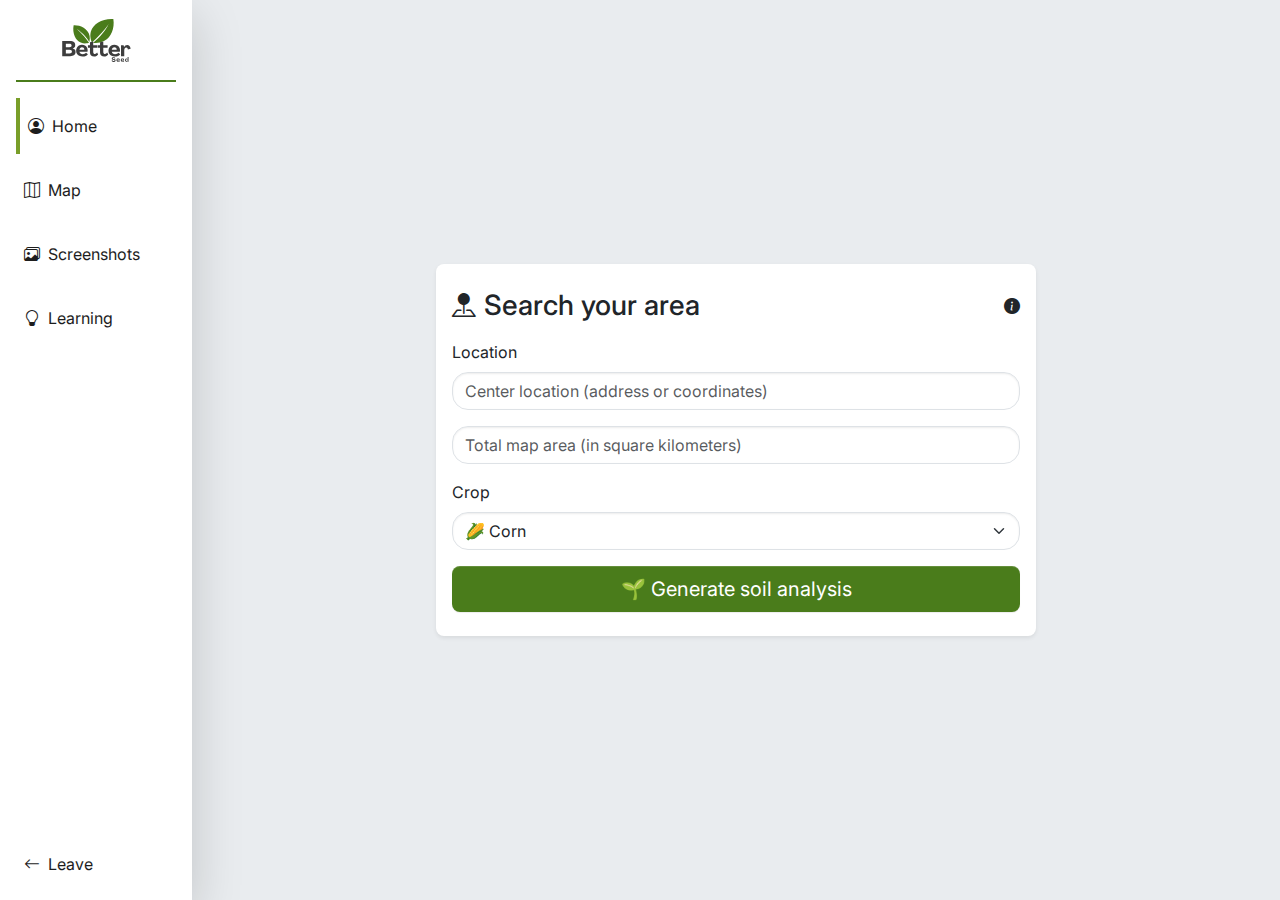
==== commit a075628f: "Added randomness to the tendency scores" ====
--- a/index.html
+++ b/index.html
@@ -4,14 +4,14 @@
 <head>
     <meta charset="UTF-8">
     <meta name="viewport" content="width=device-width, initial-scale=1.0">
-    <link rel="icon" type="image/x-icon" href="/assets/img/logo-simple.png">
-    <link rel="stylesheet" href="/assets/styles/main.css">
+    <link rel="icon" type="image/x-icon" href="assets/img/logo-simple.png">
+    <link rel="stylesheet" href="assets/styles/main.css">
     <title>BetterSeed</title>
 </head>
 
 <body class="home">
     <nav class="navigation d-none d-md-flex flex-column p-3 shadow-lg z-2">
-        <img class="img-fluid w-75 align-self-center" src="/assets/img/logo.svg" alt="BetterSed logo">
+        <img class="img-fluid w-75 align-self-center" src="assets/img/logo.svg" alt="BetterSed logo">
         <hr class="border border-primary border-1 opacity-100">
         <div class="links flex-grow-1 flex-shrink-0 fs-5">
             <button class="link btn btn-outline-info d-flex gap-2 p-2 py-3 border-start border-4 border-info opacity-100">
@@ -43,7 +43,7 @@
     <div class="main bg-body-secondary p-4 d-flex justify-content-center align-items-center">
         <div class="search card z-2 rounded-3 border-0 flex-grow-1 shadow-sm py-2">
             <div class="card-body">
-                <div class="title d-flex align-items-center justify-content-between gap-2">
+                <div class="title mb-3 d-flex align-items-center justify-content-between gap-2">
                     <div class="text d-flex align-items-center gap-2">
                         <i class="fs-4 bi bi-pin-map-fill"></i>
                         <h1 class="fs-3 m-0">Search your area</h1>
--- a/assets/styles/main.css
+++ b/assets/styles/main.css
@@ -20114,6 +20114,9 @@
 }
 
 @media (min-width: 768px) {
+  .home .card {
+    max-width: 600px;
+  }
   .home, .maps {
     display: grid;
     grid-template-columns: 15% 1fr;
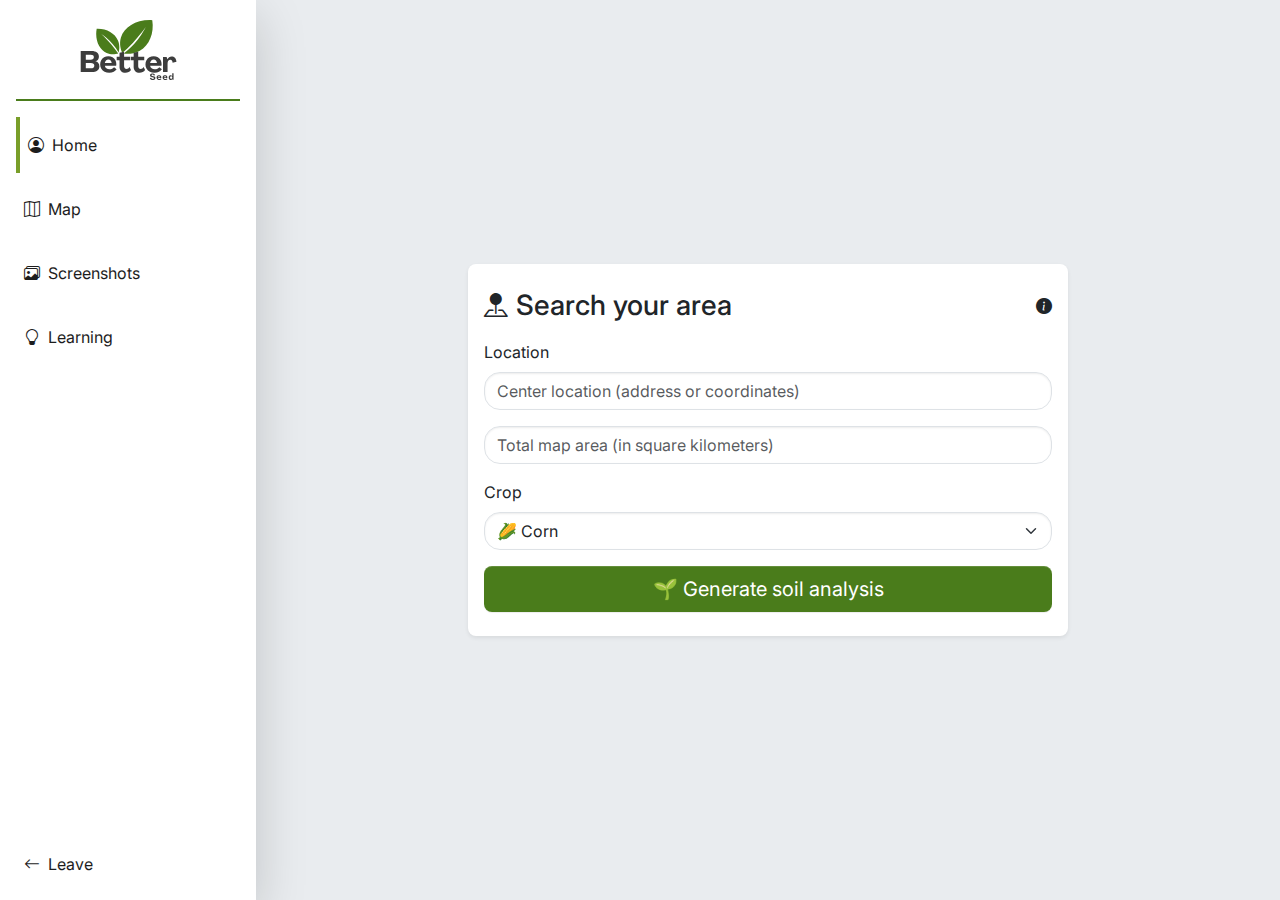
==== commit 44b334f8: "Updated changes in github pages" ====
--- a/index.html
+++ b/index.html
@@ -9,7 +9,49 @@
     <title>BetterSeed</title>
 </head>
 
-<body class="home">
+<body class="home pt-5 pt-md-0">
+    <nav class="navbar d-block d-md-none bg-body-tertiary fixed-top">
+        <div class="container-fluid">
+            <a class="navbar-brand" href="#">BetterSeed</a>
+            <button class="navbar-toggler" type="button" data-bs-toggle="offcanvas"
+                data-bs-target="#offcanvasNavbar" aria-controls="offcanvasNavbar" aria-label="Toggle navigation">
+                <span class="navbar-toggler-icon"></span>
+            </button>
+            <div class="navigation offcanvas offcanvas-end" tabindex="-1" id="offcanvasNavbar"
+                aria-labelledby="offcanvasNavbarLabel">
+                <img class="img-fluid w-75 align-self-center" src="assets/img/logo.svg" alt="BetterSed logo">
+                <hr class="border border-primary border-1 opacity-100">
+                <div class="links flex-grow-1 flex-shrink-0 fs-5">
+                    <button class="link btn btn-outline-info d-flex gap-2 p-2 py-3 border-start border-4 border-info opacity-100">
+                        <i class="bi bi-person-circle"></i>
+                        <span>Home</span>
+                    </button>
+                    <a href="maps.html"
+                        class="link btn btn-outline-info d-flex gap-2 p-2 py-3">
+                        <i class="bi bi-map"></i>
+                        <span>Map</span>
+                    </a>
+                    <button class="link btn btn-outline-info d-flex gap-2 p-2 py-3">
+                        <i class="bi bi-images"></i>
+                        <span>Screenshots</span>
+                    </button>
+                    <button class="link btn btn-outline-info d-flex gap-2 p-2 py-3">
+                        <i class="bi bi-lightbulb"></i>
+                        <span>Learning</span>
+                    </button>
+        
+                    <div class="spacer"></div>
+        
+                    <button class="link btn btn-outline-info d-flex gap-2 p-2">
+                        <i class="bi bi-arrow-left"></i>
+                        <span>Leave</span>
+                    </button>
+                </div>
+            </div>
+        </div>
+    </nav>
+
+
     <nav class="navigation d-none d-md-flex flex-column p-3 shadow-lg z-2">
         <img class="img-fluid w-75 align-self-center" src="assets/img/logo.svg" alt="BetterSed logo">
         <hr class="border border-primary border-1 opacity-100">
@@ -41,7 +83,7 @@
     </nav>
 
     <div class="main bg-body-secondary p-4 d-flex justify-content-center align-items-center">
-        <div class="search card z-2 rounded-3 border-0 flex-grow-1 shadow-sm py-2">
+        <div class="search card z-2 rounded-3 border-0 flex-grow-0 w-50 flex-md-grow-1 shadow-sm py-2">
             <div class="card-body">
                 <div class="title mb-3 d-flex align-items-center justify-content-between gap-2">
                     <div class="text d-flex align-items-center gap-2">
--- a/assets/styles/main.css
+++ b/assets/styles/main.css
@@ -11888,7 +11888,7 @@
 @font-face {
   font-display: block;
   font-family: "bootstrap-icons";
-  src: url("/fonts/bootstrap-icons.woff2") format("woff2"), url("/fonts/bootstrap-icons.woff?") format("woff");
+  src: url("fonts/bootstrap-icons.woff2") format("woff2"), url("fonts/bootstrap-icons.woff") format("woff");
 }
 .bi::before,
 [class^=bi-]::before,
@@ -20114,36 +20114,13 @@
 }
 
 @media (min-width: 768px) {
-  .home .card {
-    max-width: 600px;
-  }
   .home, .maps {
     display: grid;
-    grid-template-columns: 15% 1fr;
+    grid-template-columns: 20% 1fr;
     grid-template-areas: "navbar main";
   }
   .home .navigation, .maps .navigation {
     grid-area: navbar;
-  }
-  .home .navigation .links, .maps .navigation .links {
-    display: grid;
-    grid-template-rows: repeat(4, auto) 1fr auto;
-    gap: 0.5rem;
-  }
-  .home .navigation .links .link, .maps .navigation .links .link {
-    border-radius: 0;
-    border-top: 0;
-    border-right: 0;
-    border-bottom: 0;
-    box-shadow: none;
-    color: #1D1D1D;
-  }
-  .home .navigation .links .link:hover, .maps .navigation .links .link:hover {
-    color: #FFFFFF;
-  }
-  .home .navigation .links .link:active, .maps .navigation .links .link:active {
-    color: #FFFFFF;
-    box-shadow: inset 0 3px 5px rgba(0, 0, 0, 0.125);
   }
   .home .main, .maps .main {
     grid-area: main;
@@ -20173,5 +20150,38 @@
     grid-area: map;
   }
 }
+@media (max-width: 767.98px) {
+  .home .main, .maps .main {
+    display: flex;
+    flex-direction: column;
+    gap: 1rem;
+    min-height: 100%;
+  }
+}
+.navigation .links {
+  display: grid;
+  grid-template-rows: repeat(4, auto) 1fr auto;
+  gap: 0.5rem;
+}
+.navigation .links .link {
+  border-radius: 0;
+  border-top: 0;
+  border-right: 0;
+  border-bottom: 0;
+  box-shadow: none;
+  color: #1D1D1D;
+}
+.navigation .links .link:hover {
+  color: #FFFFFF;
+}
+.navigation .links .link:active {
+  color: #FFFFFF;
+  box-shadow: inset 0 3px 5px rgba(0, 0, 0, 0.125);
+}
+
+.home .card {
+  max-width: 600px;
+  min-width: 300px;
+}
 
 /*# sourceMappingURL=main.css.map */
